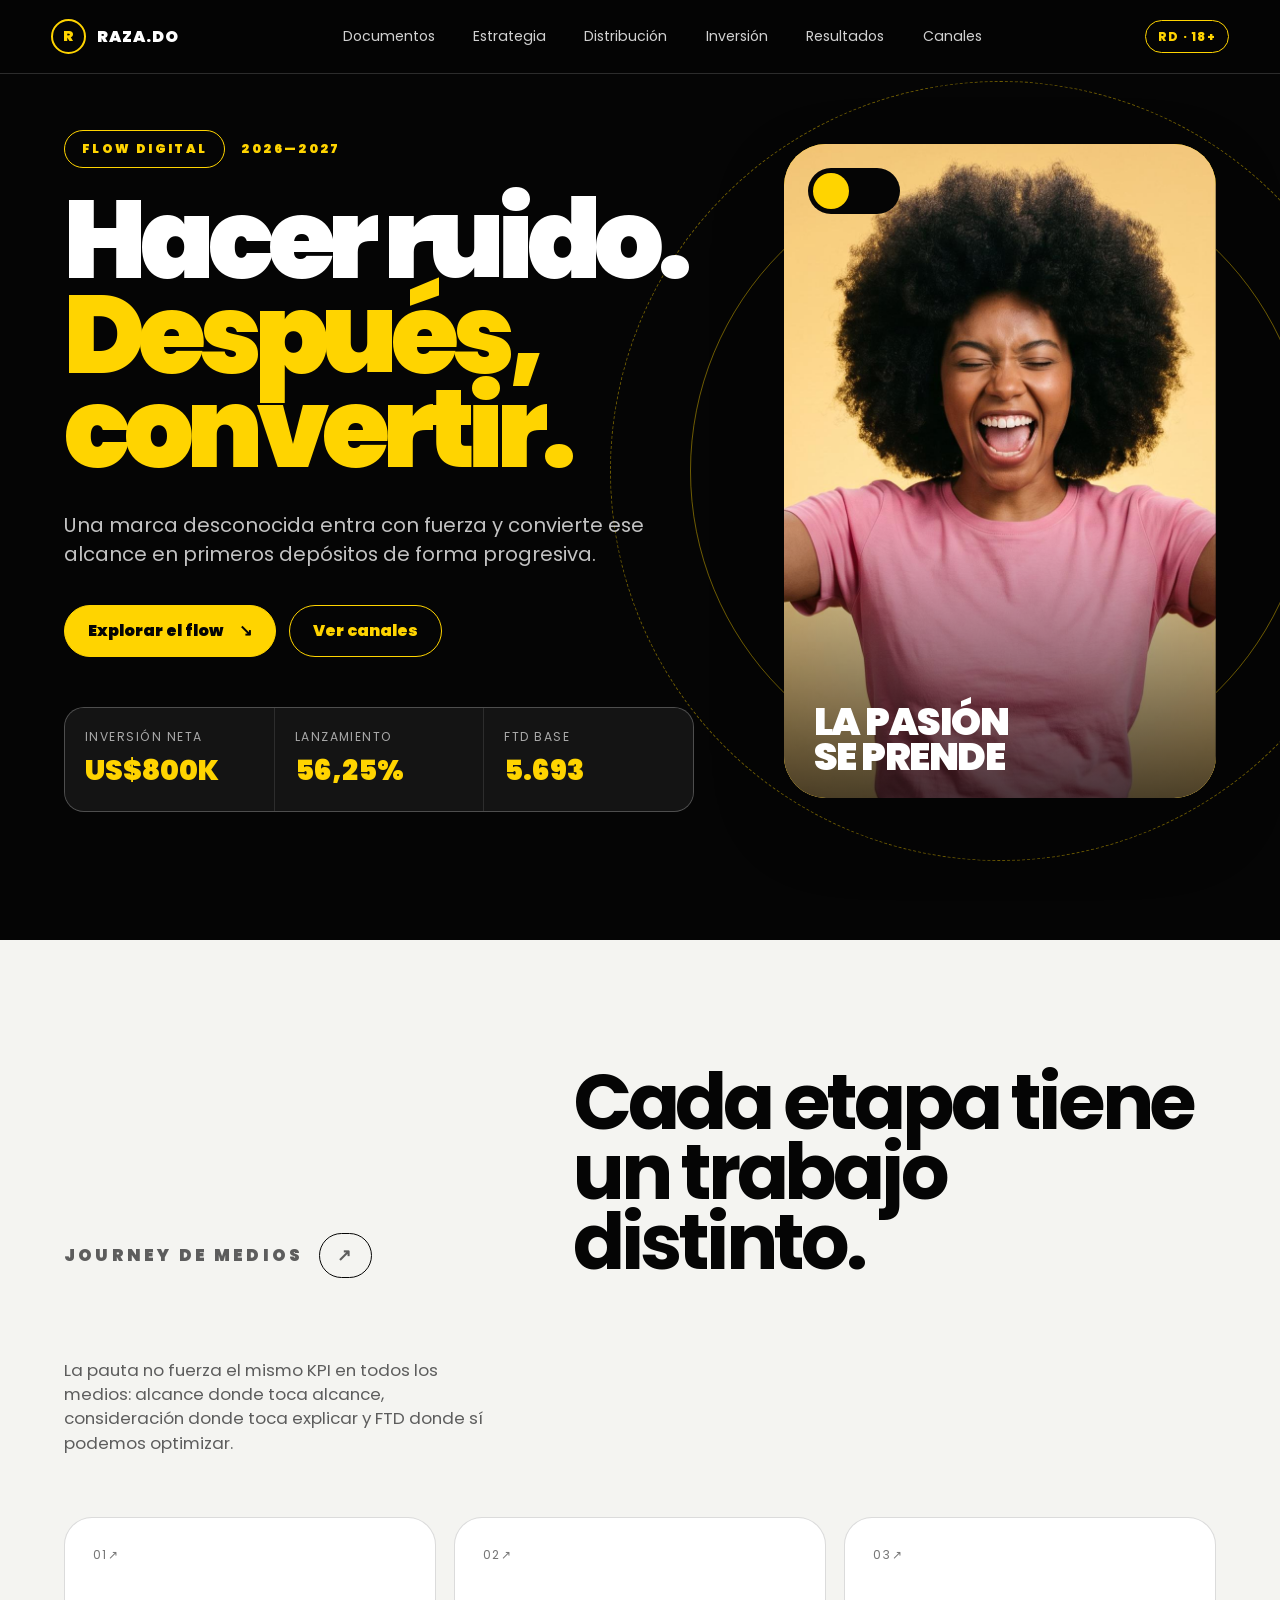
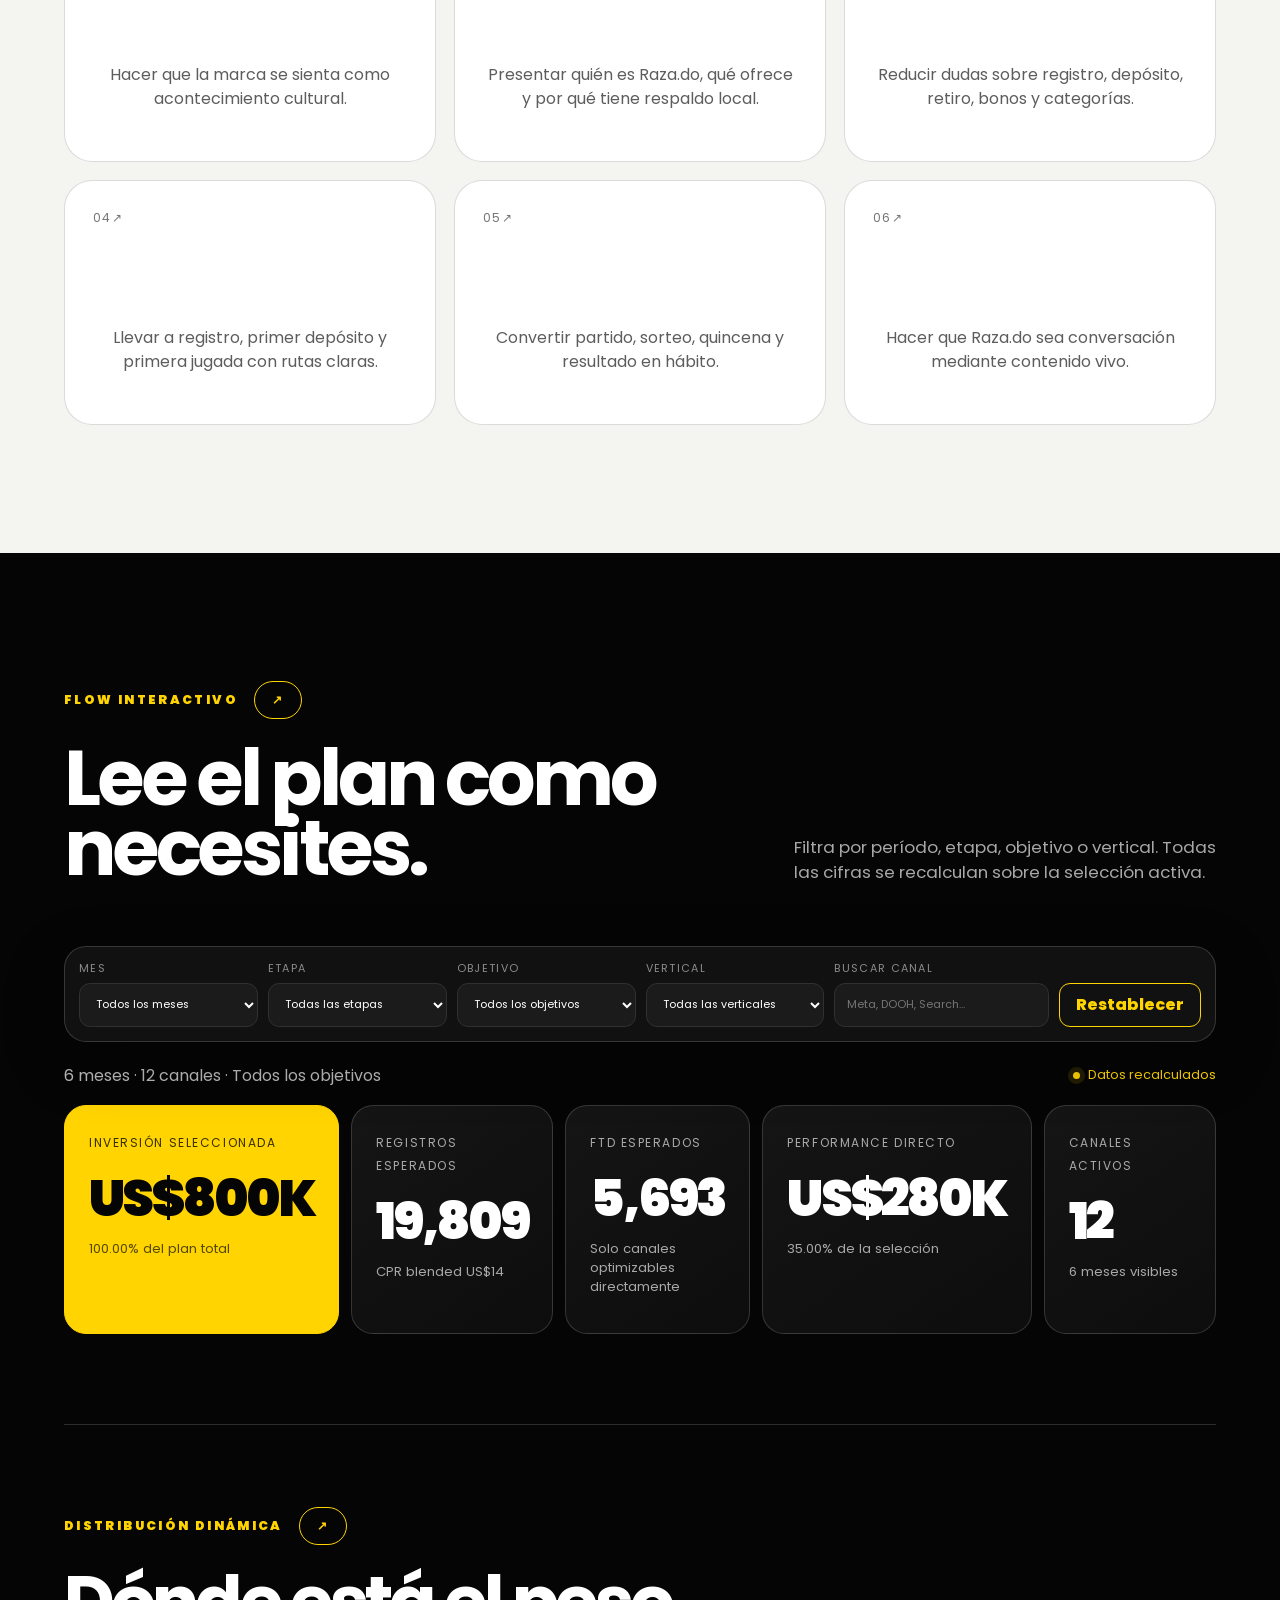
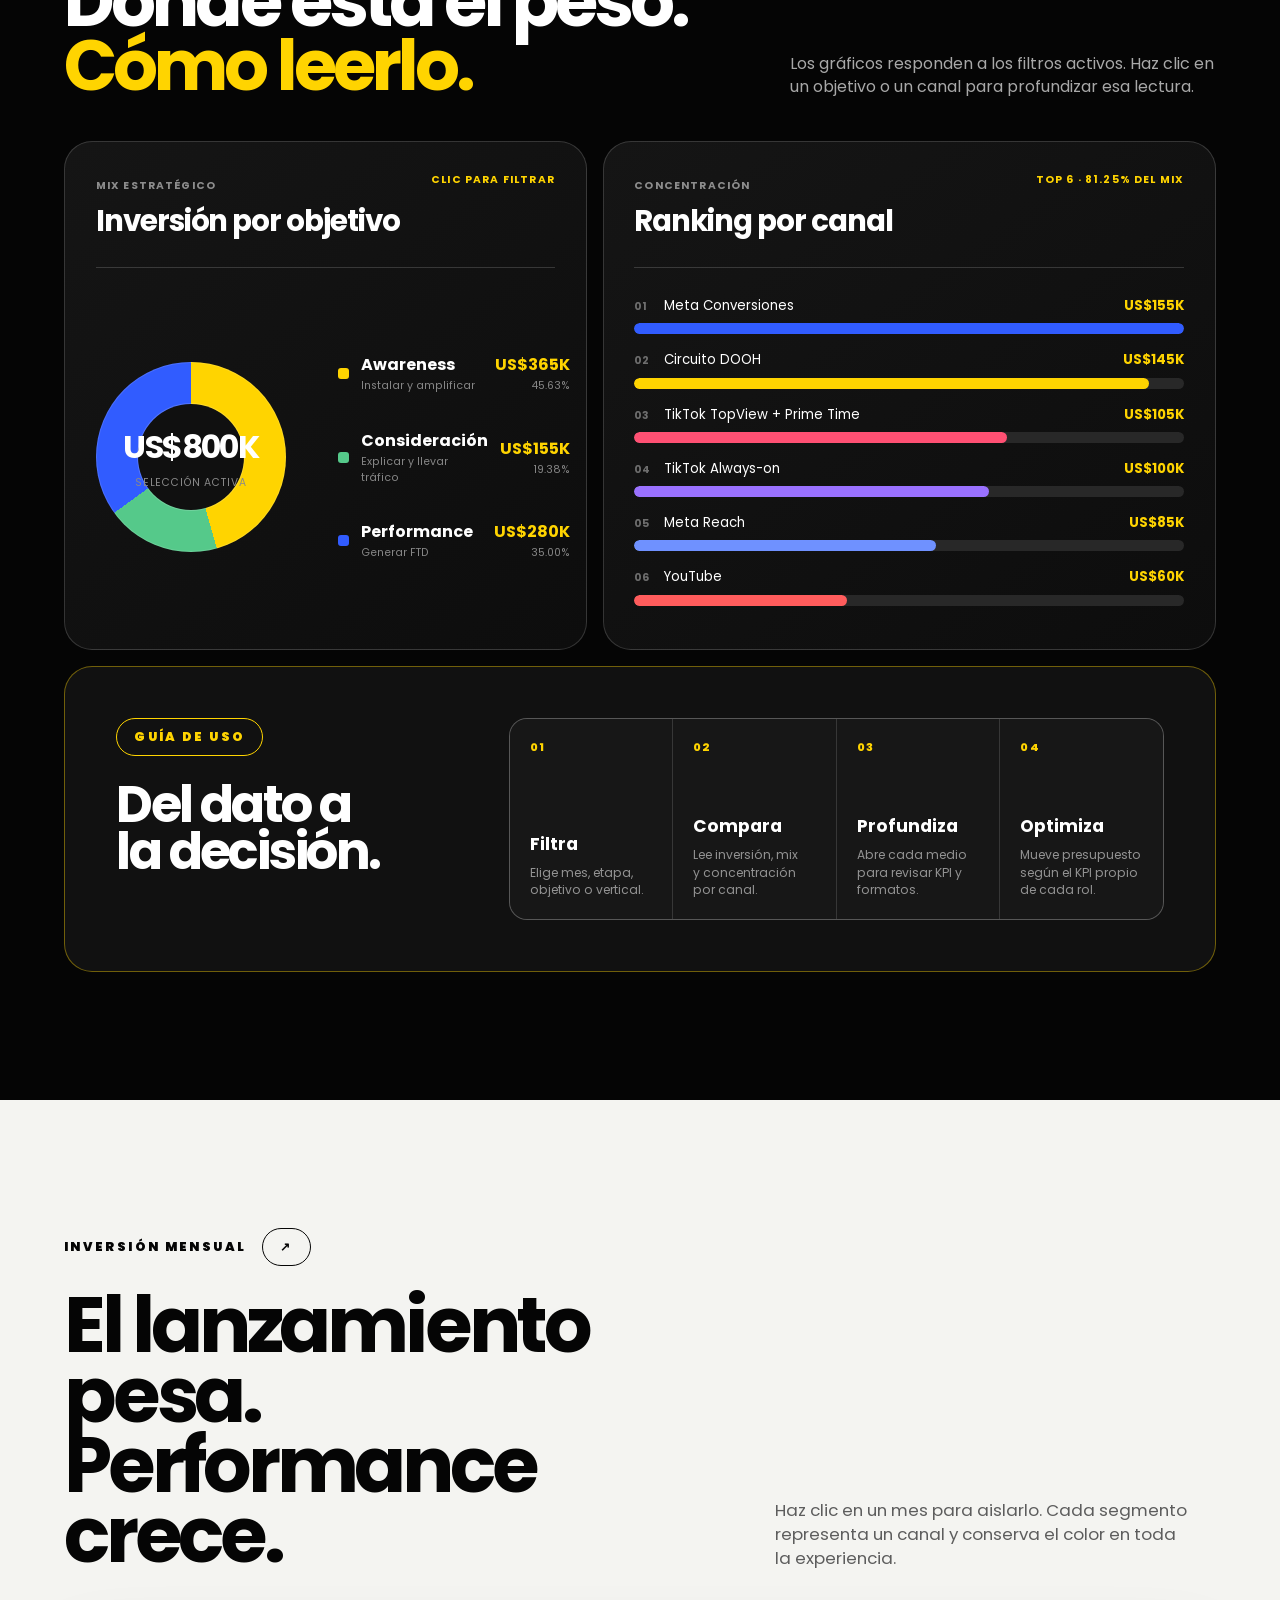
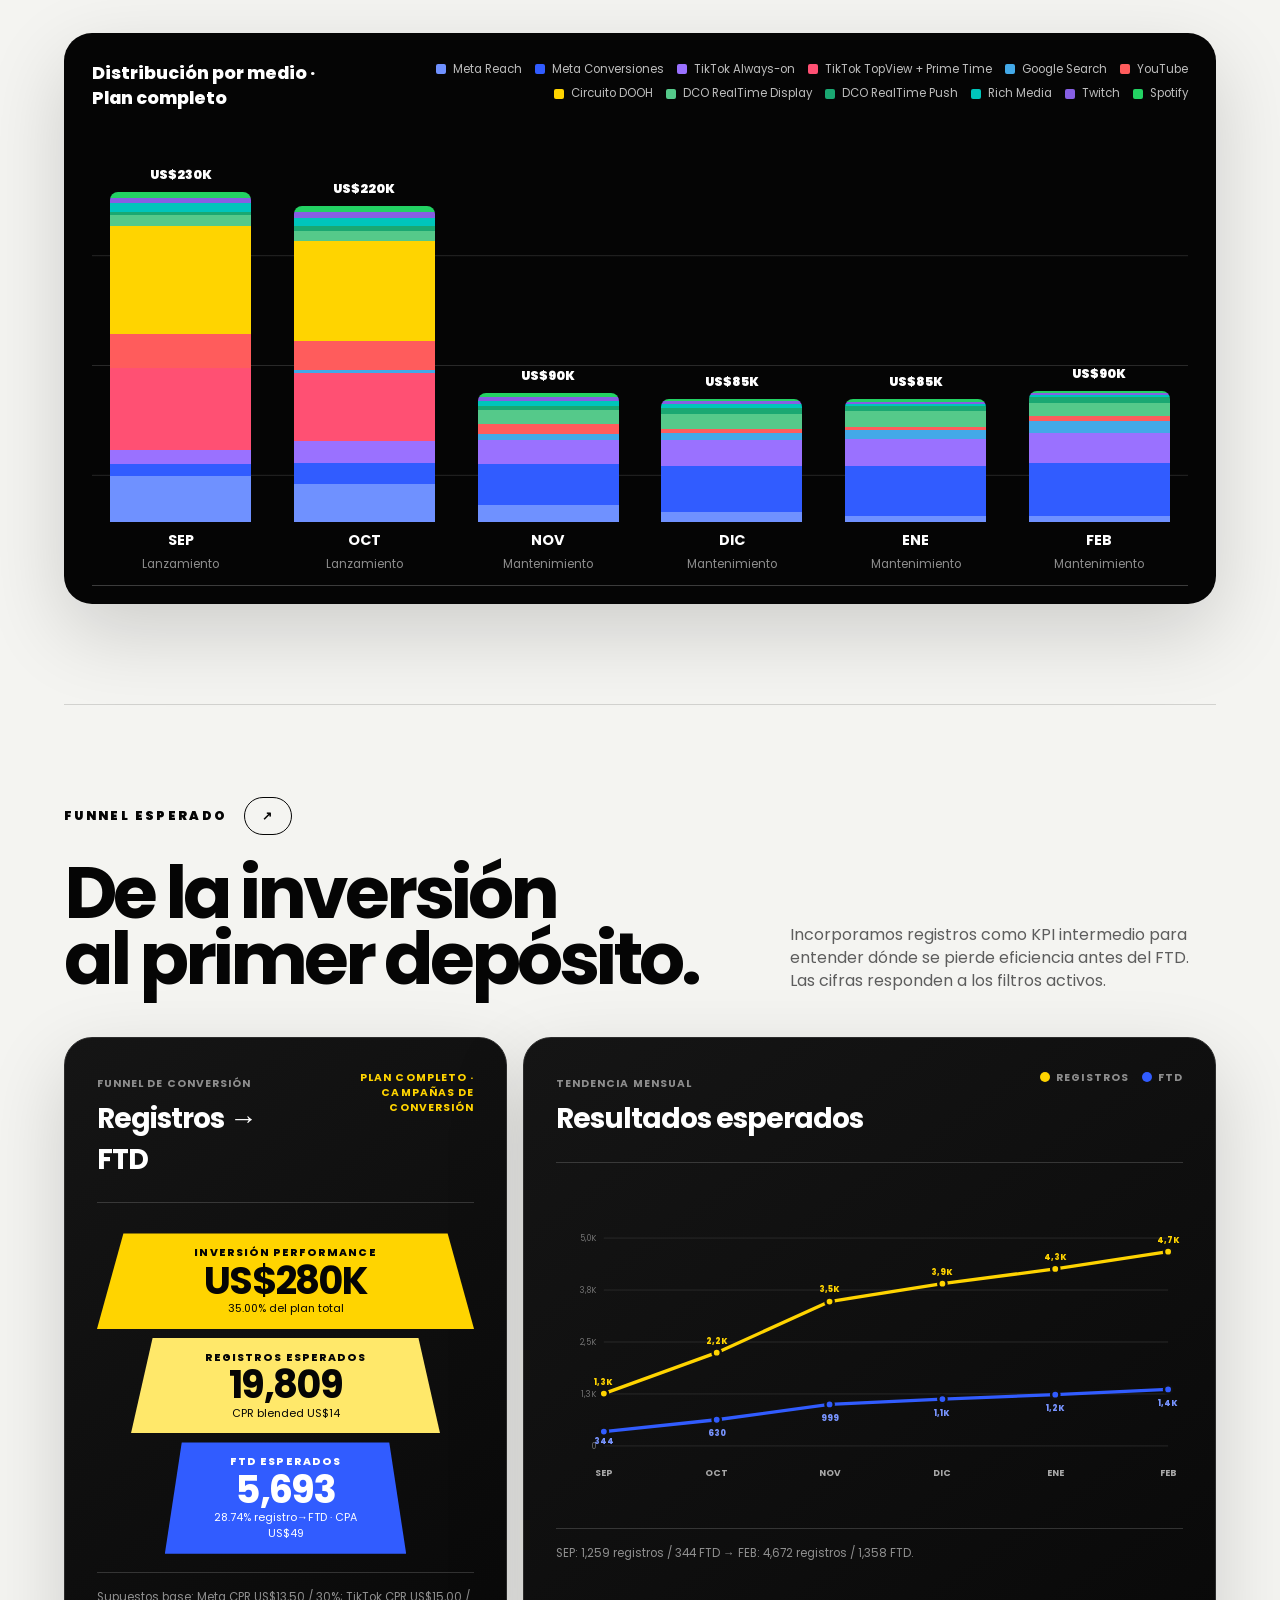
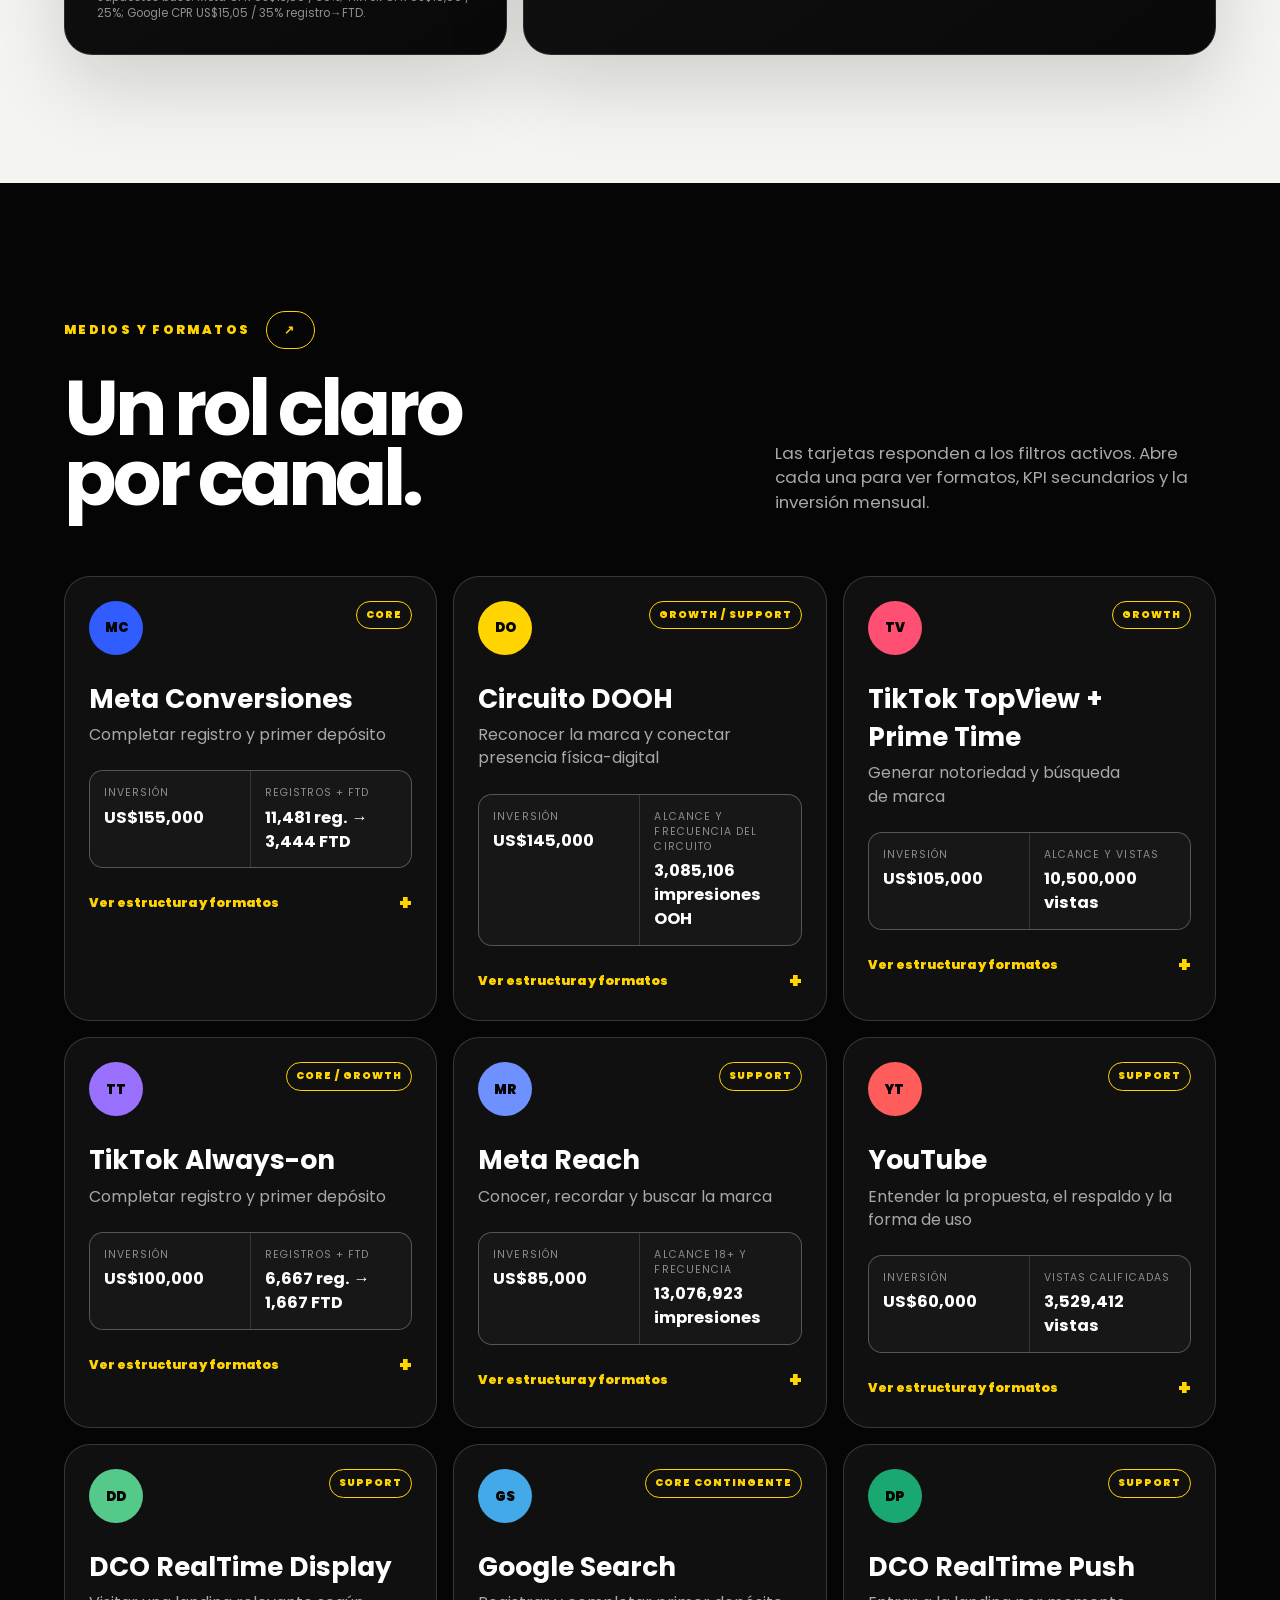
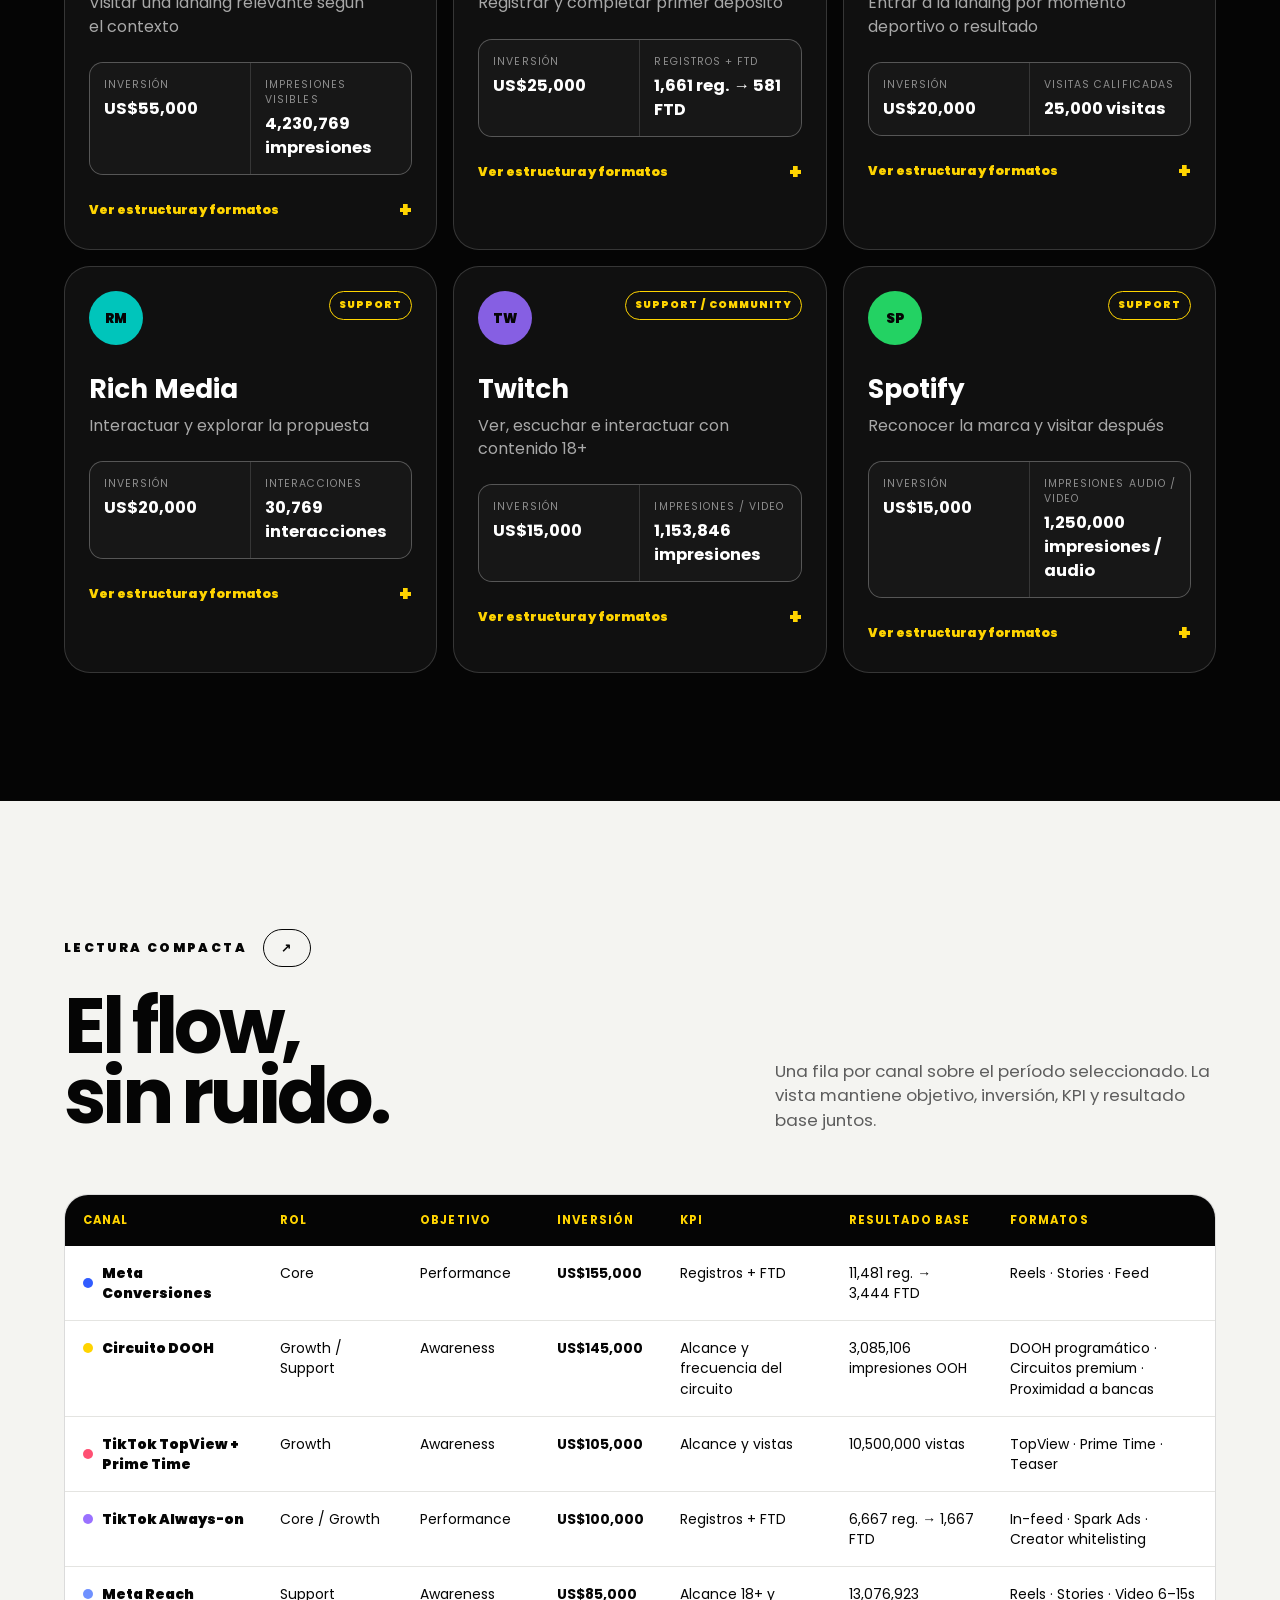
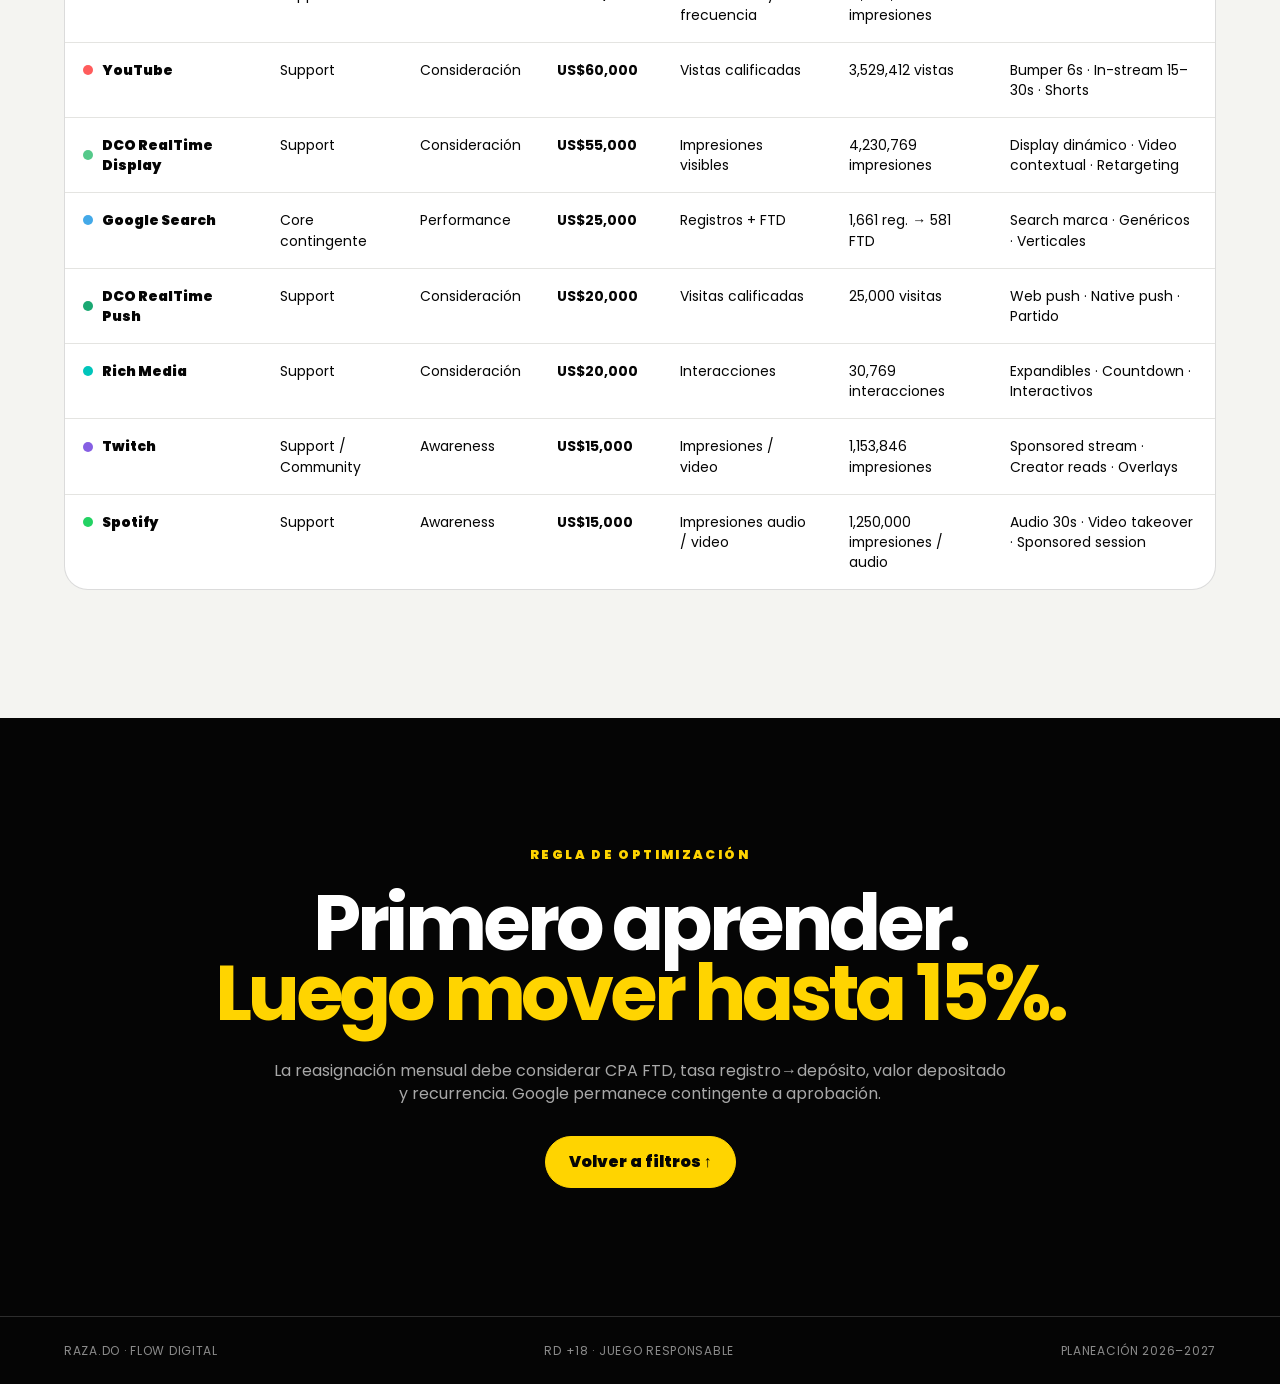
==== flow-digital.html @ 3c309b0e "v2" ====
<!doctype html>
<html lang="es">
<head>
  <meta charset="utf-8">
  <meta name="viewport" content="width=device-width, initial-scale=1">
  <meta name="description" content="Flow digital interactivo de Raza.do: inversión, etapas, canales, formatos y KPI.">
  <title>Raza.do | Flow digital interactivo</title>
  <link rel="stylesheet" href="styles.css">
</head>
<body>
  <a class="skip-link" href="#flow">Saltar al flow</a>

  <header class="site-header">
    <a class="brand" href="index.html" aria-label="Volver al centro de documentos de Raza.do">
      <span class="brand-mark">R</span>
      <span>RAZA.DO</span>
    </a>
    <nav aria-label="Navegación principal">
      <a href="index.html">Documentos</a>
      <a href="#estrategia">Estrategia</a>
      <a href="#distribucion">Distribución</a>
      <a href="#inversion">Inversión</a>
      <a href="#resultados">Resultados</a>
      <a href="#canales">Canales</a>
    </nav>
    <span class="header-context">RD · 18+</span>
  </header>

  <main id="top">
    <section class="hero section-dark" aria-labelledby="hero-title">
      <div class="hero-copy">
        <p class="eyebrow"><span>FLOW DIGITAL</span><span>2026—2027</span></p>
        <h1 id="hero-title">Hacer ruido.<br><em>Después, convertir.</em></h1>
        <p class="hero-lead">Una marca desconocida entra con fuerza y convierte ese alcance en primeros depósitos de forma progresiva.</p>
        <div class="hero-actions">
          <a class="button button-primary" href="#flow">Explorar el flow <span aria-hidden="true">↘</span></a>
          <a class="button button-ghost" href="#canales">Ver canales</a>
        </div>
        <dl class="hero-stats" aria-label="Resumen de inversión">
          <div><dt>Inversión neta</dt><dd>US$800K</dd></div>
          <div><dt>Lanzamiento</dt><dd>56,25%</dd></div>
          <div><dt>FTD base</dt><dd>5.693</dd></div>
        </dl>
      </div>
      <div class="hero-visual" aria-hidden="true">
        <div class="hero-image-shell">
          <img src="assets/launch-energy.jpg" alt="">
          <div class="toggle-motif"><span></span></div>
          <p>LA PASIÓN<br>SE PRENDE</p>
        </div>
        <div class="orbit orbit-one"></div>
        <div class="orbit orbit-two"></div>
      </div>
    </section>

    <section class="strategy section-light" id="estrategia" aria-labelledby="strategy-title">
      <div class="section-heading">
        <p class="eyebrow eyebrow-dark">JOURNEY DE MEDIOS <span>↗</span></p>
        <h2 id="strategy-title">Cada etapa tiene<br>un trabajo distinto.</h2>
        <p>La pauta no fuerza el mismo KPI en todos los medios: alcance donde toca alcance, consideración donde toca explicar y FTD donde sí podemos optimizar.</p>
      </div>
      <div class="journey" id="journey" aria-label="Etapas estratégicas"></div>
    </section>

    <section class="dashboard section-dark" id="flow" aria-labelledby="flow-title">
      <div class="section-heading section-heading-wide">
        <div>
          <p class="eyebrow">FLOW INTERACTIVO <span>↗</span></p>
          <h2 id="flow-title">Lee el plan como<br>necesites.</h2>
        </div>
        <p>Filtra por período, etapa, objetivo o vertical. Todas las cifras se recalculan sobre la selección activa.</p>
      </div>

      <form class="filters" id="filters" aria-label="Filtros del flow">
        <label>Mes
          <select id="monthFilter">
            <option value="all">Todos los meses</option>
          </select>
        </label>
        <label>Etapa
          <select id="stageFilter">
            <option value="all">Todas las etapas</option>
            <option value="Lanzamiento">Lanzamiento</option>
            <option value="Mantenimiento">Mantenimiento</option>
          </select>
        </label>
        <label>Objetivo
          <select id="objectiveFilter">
            <option value="all">Todos los objetivos</option>
            <option value="Awareness">Awareness</option>
            <option value="Consideración">Consideración</option>
            <option value="Performance">Performance / FTD</option>
          </select>
        </label>
        <label>Vertical
          <select id="verticalFilter">
            <option value="all">Todas las verticales</option>
            <option value="Marca">Marca</option>
            <option value="Deportivas">Deportivas</option>
            <option value="Casino">Casino</option>
            <option value="Lotería">Lotería</option>
            <option value="Virtuales">Virtuales</option>
          </select>
        </label>
        <label class="search-label">Buscar canal
          <input id="searchFilter" type="search" placeholder="Meta, DOOH, Search…" autocomplete="off">
        </label>
        <button class="reset-button" id="resetFilters" type="button">Restablecer</button>
      </form>

      <div class="active-filter-row">
        <p id="selectionLabel" aria-live="polite">Plan completo · 6 meses · 12 canales</p>
        <span class="live-dot">Datos recalculados</span>
      </div>

      <div class="metric-grid" id="metricGrid" aria-live="polite"></div>

      <section class="distribution-block" id="distribucion" aria-labelledby="distribution-title">
        <div class="dashboard-subheading">
          <div>
            <p class="eyebrow">DISTRIBUCIÓN DINÁMICA <span>↗</span></p>
            <h2 id="distribution-title">Dónde está el peso.<br><em>Cómo leerlo.</em></h2>
          </div>
          <p>Los gráficos responden a los filtros activos. Haz clic en un objetivo o un canal para profundizar esa lectura.</p>
        </div>

        <div class="distribution-grid">
          <article class="insight-panel objective-panel">
            <div class="insight-panel-heading">
              <div><span>Mix estratégico</span><h3>Inversión por objetivo</h3></div>
              <span class="chart-hint">Clic para filtrar</span>
            </div>
            <div class="objective-chart-layout">
              <div class="objective-donut" id="objectiveDonut" role="img" aria-label="Distribución de inversión por objetivo"></div>
              <div class="objective-legend" id="objectiveLegend"></div>
            </div>
          </article>

          <article class="insight-panel ranking-panel">
            <div class="insight-panel-heading">
              <div><span>Concentración</span><h3>Ranking por canal</h3></div>
              <span class="chart-hint" id="rankingSummary">Top 6</span>
            </div>
            <div class="ranking-list" id="channelRanking" aria-live="polite"></div>
          </article>
        </div>

        <div class="flow-usage" aria-labelledby="usage-title">
          <div class="flow-usage-heading">
            <p class="eyebrow"><span>GUÍA DE USO</span></p>
            <h3 id="usage-title">Del dato a<br>la decisión.</h3>
          </div>
          <ol class="flow-usage-steps">
            <li><span>01</span><strong>Filtra</strong><p>Elige mes, etapa, objetivo o vertical.</p></li>
            <li><span>02</span><strong>Compara</strong><p>Lee inversión, mix y concentración por canal.</p></li>
            <li><span>03</span><strong>Profundiza</strong><p>Abre cada medio para revisar KPI y formatos.</p></li>
            <li><span>04</span><strong>Optimiza</strong><p>Mueve presupuesto según el KPI propio de cada rol.</p></li>
          </ol>
        </div>
      </section>
    </section>

    <section class="investment section-light" id="inversion" aria-labelledby="investment-title">
      <div class="section-heading section-heading-inline">
        <div>
          <p class="eyebrow eyebrow-dark">INVERSIÓN MENSUAL <span>↗</span></p>
          <h2 id="investment-title">El lanzamiento pesa.<br>Performance crece.</h2>
        </div>
        <p>Haz clic en un mes para aislarlo. Cada segmento representa un canal y conserva el color en toda la experiencia.</p>
      </div>
      <div class="chart-shell">
        <div class="chart-toolbar">
          <p id="chartTitle">Distribución por medio · Plan completo</p>
          <div class="legend" id="chartLegend"></div>
        </div>
        <div class="monthly-chart" id="monthlyChart" role="img" aria-label="Inversión mensual apilada por canal"></div>
      </div>

      <section class="performance-results" id="resultados" aria-labelledby="results-title">
        <div class="results-heading">
          <div>
            <p class="eyebrow eyebrow-dark">FUNNEL ESPERADO <span>↗</span></p>
            <h2 id="results-title">De la inversión<br>al primer depósito.</h2>
          </div>
          <p>Incorporamos registros como KPI intermedio para entender dónde se pierde eficiencia antes del FTD. Las cifras responden a los filtros activos.</p>
        </div>

        <div class="results-grid">
          <article class="performance-panel funnel-panel">
            <div class="performance-panel-heading">
              <div><span>Funnel de conversión</span><h3>Registros → FTD</h3></div>
              <span id="funnelSelection">Plan completo</span>
            </div>
            <div class="conversion-funnel" id="conversionFunnel" role="img" aria-label="Funnel esperado de inversión, registros y FTD"></div>
            <p class="results-assumption">Supuestos base: Meta CPR US$13,50 / 30%; TikTok CPR US$15,00 / 25%; Google CPR US$15,05 / 35% registro→FTD.</p>
          </article>

          <article class="performance-panel trend-panel">
            <div class="performance-panel-heading">
              <div><span>Tendencia mensual</span><h3>Resultados esperados</h3></div>
              <div class="trend-legend" aria-label="Leyenda"><span><i class="register-swatch"></i>Registros</span><span><i class="ftd-swatch"></i>FTD</span></div>
            </div>
            <div class="results-trend" id="resultsTrend" role="img" aria-label="Tendencia mensual de registros y FTD"></div>
            <p class="trend-summary" id="trendSummary"></p>
          </article>
        </div>
      </section>
    </section>

    <section class="channels section-dark" id="canales" aria-labelledby="channels-title">
      <div class="section-heading section-heading-inline">
        <div>
          <p class="eyebrow">MEDIOS Y FORMATOS <span>↗</span></p>
          <h2 id="channels-title">Un rol claro<br>por canal.</h2>
        </div>
        <p>Las tarjetas responden a los filtros activos. Abre cada una para ver formatos, KPI secundarios y la inversión mensual.</p>
      </div>
      <div class="channel-grid" id="channelGrid"></div>
      <p class="empty-state" id="emptyState" hidden>No hay canales que coincidan con estos filtros.</p>
    </section>

    <section class="flow-table-section section-light" aria-labelledby="table-title">
      <div class="section-heading section-heading-inline">
        <div>
          <p class="eyebrow eyebrow-dark">LECTURA COMPACTA <span>↗</span></p>
          <h2 id="table-title">El flow,<br>sin ruido.</h2>
        </div>
        <p>Una fila por canal sobre el período seleccionado. La vista mantiene objetivo, inversión, KPI y resultado base juntos.</p>
      </div>
      <div class="table-wrap">
        <table>
          <thead>
            <tr>
              <th>Canal</th><th>Rol</th><th>Objetivo</th><th>Inversión</th><th>KPI</th><th>Resultado base</th><th>Formatos</th>
            </tr>
          </thead>
          <tbody id="flowTableBody"></tbody>
        </table>
      </div>
    </section>

    <section class="decision-strip section-dark">
      <p class="eyebrow">REGLA DE OPTIMIZACIÓN</p>
      <h2>Primero aprender.<br><em>Luego mover hasta 15%.</em></h2>
      <p>La reasignación mensual debe considerar CPA FTD, tasa registro→depósito, valor depositado y recurrencia. Google permanece contingente a aprobación.</p>
      <a class="button button-primary" href="#flow">Volver a filtros ↑</a>
    </section>
  </main>

  <footer>
    <span>RAZA.DO · Flow digital</span>
    <span>RD +18 · Juego responsable</span>
    <span>Planeación 2026–2027</span>
  </footer>

  <script src="app.js"></script>
</body>
</html>
---- styles.css ----
@import url("https://fonts.googleapis.com/css2?family=Poppins:wght@400;500;600;700;800;900&display=swap");

:root {
  --ink: #050505;
  --ink-soft: #141414;
  --paper: #f4f4f1;
  --white: #ffffff;
  --yellow: #ffd400;
  --yellow-soft: #ffe86a;
  --line-dark: rgba(255,255,255,.16);
  --line-light: rgba(5,5,5,.14);
  --muted-dark: #a8a8a8;
  --muted-light: #5d5d5d;
  --radius: 28px;
  --max: 1440px;
  --shadow: 0 28px 80px rgba(0,0,0,.16);
  font-family: "Poppins", ui-sans-serif, -apple-system, BlinkMacSystemFont, "Segoe UI", sans-serif;
  color-scheme: dark;
}

* { box-sizing: border-box; }
html { scroll-behavior: smooth; }
body { margin: 0; background: var(--ink); color: var(--white); font-size: 16px; line-height: 1.45; }
button, input, select { font: inherit; }
a { color: inherit; text-decoration: none; }
img { display: block; max-width: 100%; }

.skip-link { position: fixed; top: 8px; left: 8px; z-index: 100; transform: translateY(-150%); background: var(--yellow); color: var(--ink); padding: 10px 16px; border-radius: 999px; font-weight: 800; }
.skip-link:focus { transform: translateY(0); }

.site-header { position: fixed; inset: 0 0 auto; z-index: 50; height: 74px; display: flex; align-items: center; justify-content: space-between; gap: 28px; padding: 0 clamp(22px,4vw,72px); background: rgba(5,5,5,.82); border-bottom: 1px solid var(--line-dark); backdrop-filter: blur(18px); }
.brand { display: inline-flex; align-items: center; gap: 11px; font-weight: 900; letter-spacing: .06em; }
.brand-mark { width: 35px; height: 35px; display: grid; place-items: center; border: 2px solid var(--yellow); color: var(--yellow); border-radius: 50%; font-size: .9rem; }
.site-header nav { display: flex; gap: clamp(18px,3vw,42px); color: #d1d1d1; font-size: .88rem; }
.site-header nav a { position: relative; }
.site-header nav a::after { content: ""; position: absolute; left: 0; bottom: -7px; width: 100%; height: 2px; background: var(--yellow); transform: scaleX(0); transform-origin: left; transition: transform .22s ease; }
.site-header nav a:hover::after, .site-header nav a:focus-visible::after { transform: scaleX(1); }
.header-context { color: var(--yellow); border: 1px solid var(--yellow); border-radius: 999px; padding: 7px 12px; font-size: .75rem; font-weight: 800; letter-spacing: .1em; }

.section-dark, .section-light { padding: clamp(88px,10vw,150px) clamp(22px,5vw,78px); }
.section-dark { background: var(--ink); color: var(--white); }
.section-light { background: var(--paper); color: var(--ink); }
.hero { min-height: 100svh; padding-top: 130px; display: grid; grid-template-columns: minmax(0,1.05fr) minmax(360px,.72fr); align-items: center; gap: clamp(45px,7vw,120px); overflow: hidden; }
.hero-copy { max-width: 820px; position: relative; z-index: 2; }
.eyebrow { margin: 0 0 25px; display: flex; align-items: center; gap: 16px; color: var(--yellow); font-size: .78rem; font-weight: 900; letter-spacing: .19em; text-transform: uppercase; }
.eyebrow span:first-child { border: 1px solid var(--yellow); border-radius: 999px; padding: 9px 17px; }
.eyebrow-dark { color: var(--ink); }
.eyebrow-dark span:first-child { border-color: var(--ink); }
h1, h2, h3, p { text-wrap: pretty; }
h1 { margin: 0; font-size: clamp(4rem,8.6vw,9rem); line-height: .86; letter-spacing: -.065em; font-weight: 850; }
h1 em, h2 em { color: var(--yellow); font-style: normal; }
.hero-lead { max-width: 670px; margin: 34px 0 0; color: #c2c2c2; font-size: clamp(1rem,1.55vw,1.35rem); }
.hero-actions { display: flex; flex-wrap: wrap; gap: 13px; margin-top: 36px; }
.button { display: inline-flex; align-items: center; justify-content: center; gap: 16px; min-height: 52px; padding: 0 23px; border-radius: 999px; border: 1px solid var(--yellow); font-weight: 850; transition: transform .2s ease, background .2s ease, color .2s ease; }
.button:hover { transform: translateY(-2px); }
.button-primary { background: var(--yellow); color: var(--ink); }
.button-ghost { color: var(--yellow); }
.hero-stats { display: grid; grid-template-columns: repeat(3,1fr); gap: 1px; margin: 50px 0 0; background: var(--line-dark); border: 1px solid var(--line-dark); border-radius: 20px; overflow: hidden; }
.hero-stats div { padding: 20px; background: var(--ink-soft); }
.hero-stats dt { color: var(--muted-dark); font-size: .76rem; text-transform: uppercase; letter-spacing: .12em; }
.hero-stats dd { margin: 5px 0 0; color: var(--yellow); font-size: clamp(1.35rem,2.2vw,2rem); font-weight: 900; }
.hero-visual { position: relative; min-height: 670px; display: grid; place-items: center; }
.hero-image-shell { position: relative; z-index: 2; width: min(100%,470px); aspect-ratio: .66; border-radius: 42px; overflow: hidden; background: var(--yellow); box-shadow: var(--shadow); }
.hero-image-shell::after { content: ""; position: absolute; inset: 0; background: linear-gradient(180deg,transparent 55%,rgba(0,0,0,.7)); }
.hero-image-shell img { width: 100%; height: 100%; object-fit: cover; object-position: center 22%; }
.hero-image-shell p { position: absolute; z-index: 2; left: 30px; bottom: 24px; margin: 0; font-size: clamp(1.6rem,3vw,3rem); line-height: .92; font-weight: 950; letter-spacing: -.04em; }
.toggle-motif { position: absolute; z-index: 3; top: 24px; left: 24px; width: 92px; height: 46px; padding: 5px; background: var(--ink); border-radius: 999px; }
.toggle-motif span { display: block; width: 36px; height: 36px; background: var(--yellow); border-radius: 50%; }
.orbit { position: absolute; border: 1px solid rgba(255,212,0,.42); border-radius: 50%; }
.orbit-one { width: 620px; height: 620px; }
.orbit-two { width: 780px; height: 780px; border-style: dashed; animation: rotate 28s linear infinite; }
@keyframes rotate { to { transform: rotate(360deg); } }

.section-heading { max-width: var(--max); margin: 0 auto 62px; display: grid; grid-template-columns: minmax(320px,.8fr) minmax(420px,1.2fr); gap: 80px; align-items: end; }
.section-heading-wide { grid-template-columns: 1fr .65fr; }
.section-heading-inline { grid-template-columns: 1fr .7fr; }
.section-heading h2, .decision-strip h2 { margin: 0; font-size: clamp(3rem,6vw,6.2rem); line-height: .91; letter-spacing: -.055em; }
.section-heading > p, .section-heading > div + p { margin: 0; max-width: 600px; color: var(--muted-light); font-size: 1.05rem; }
.section-dark .section-heading > p, .section-dark .section-heading > div + p { color: var(--muted-dark); }

.journey { max-width: var(--max); margin: 0 auto; display: grid; grid-template-columns: repeat(3,1fr); gap: 18px; }
.journey-card { min-height: 245px; display: flex; flex-direction: column; justify-content: space-between; padding: 28px; border: 1px solid var(--line-light); border-radius: var(--radius); background: var(--white); cursor: pointer; transition: transform .2s ease, border-color .2s ease, background .2s ease; }
.journey-card:hover, .journey-card:focus-visible { transform: translateY(-5px); border-color: var(--yellow); outline: none; }
.journey-card.is-active { background: var(--yellow); border-color: var(--yellow); }
.journey-number { display: flex; justify-content: space-between; color: #767676; font-size: .76rem; letter-spacing: .12em; }
.journey-card h3 { margin: 28px 0 7px; font-size: 1.7rem; letter-spacing: -.03em; }
.journey-card p { margin: 0; color: var(--muted-light); }
.journey-media { margin-top: 20px; font-size: .76rem; font-weight: 800; text-transform: uppercase; letter-spacing: .08em; }

.filters { max-width: var(--max); margin: 0 auto; display: grid; grid-template-columns: repeat(4,minmax(140px,1fr)) minmax(190px,1.2fr) auto; gap: 10px; padding: 14px; border: 1px solid var(--line-dark); background: #111; border-radius: 22px; position: sticky; top: 88px; z-index: 20; box-shadow: 0 20px 60px rgba(0,0,0,.28); }
.filters label { display: grid; gap: 6px; color: #8c8c8c; font-size: .68rem; text-transform: uppercase; letter-spacing: .12em; }
.filters select, .filters input { width: 100%; height: 44px; padding: 0 12px; color: var(--white); background: #1b1b1b; border: 1px solid #303030; border-radius: 11px; outline: none; text-transform: none; letter-spacing: 0; }
.filters select:focus, .filters input:focus { border-color: var(--yellow); box-shadow: 0 0 0 3px rgba(255,212,0,.13); }
.reset-button { align-self: end; height: 44px; padding: 0 16px; border: 1px solid var(--yellow); border-radius: 11px; background: transparent; color: var(--yellow); cursor: pointer; font-weight: 800; }
.active-filter-row { max-width: var(--max); margin: 22px auto 18px; display: flex; justify-content: space-between; gap: 20px; color: #bcbcbc; }
.active-filter-row p { margin: 0; }
.live-dot { display: inline-flex; align-items: center; gap: 8px; color: var(--yellow); font-size: .8rem; }
.live-dot::before { content: ""; width: 7px; height: 7px; background: var(--yellow); border-radius: 50%; box-shadow: 0 0 0 5px rgba(255,212,0,.12); }
.metric-grid { max-width: var(--max); margin: 0 auto; display: grid; grid-template-columns: repeat(5,1fr); gap: 12px; }
.metric-card { min-height: 180px; padding: 24px; border: 1px solid var(--line-dark); border-radius: 22px; background: linear-gradient(145deg,#151515,#0d0d0d); }
.metric-card.accent { background: var(--yellow); color: var(--ink); border-color: var(--yellow); }
.metric-label { color: var(--muted-dark); font-size: .75rem; text-transform: uppercase; letter-spacing: .13em; }
.metric-card.accent .metric-label { color: #393000; }
.metric-value { margin-top: 22px; font-size: clamp(2.25rem,4vw,4.2rem); line-height: .9; font-weight: 950; letter-spacing: -.055em; }
.metric-foot { margin-top: 18px; color: var(--muted-dark); font-size: .82rem; }
.metric-card.accent .metric-foot { color: #554900; }

.distribution-block { max-width: var(--max); margin: 90px auto 0; padding-top: 82px; border-top: 1px solid var(--line-dark); scroll-margin-top: 210px; }
.dashboard-subheading { display: grid; grid-template-columns: 1fr .65fr; gap: 70px; align-items: end; margin-bottom: 42px; }
.dashboard-subheading h2 { margin: 0; font-size: clamp(3rem,5.5vw,5.8rem); line-height: .91; letter-spacing: -.055em; }
.dashboard-subheading > p { max-width: 550px; margin: 0; color: var(--muted-dark); }
.distribution-grid { display: grid; grid-template-columns: minmax(0,.92fr) minmax(0,1.08fr); gap: 16px; }
.insight-panel { min-height: 470px; padding: clamp(22px,2.4vw,34px); border: 1px solid var(--line-dark); border-radius: 28px; background: linear-gradient(145deg,#151515,#0d0d0d); }
.insight-panel-heading { display: flex; justify-content: space-between; gap: 22px; align-items: flex-start; padding-bottom: 24px; border-bottom: 1px solid var(--line-dark); }
.insight-panel-heading span:first-child, .chart-hint { color: #8c8c8c; font-size: .66rem; font-weight: 700; letter-spacing: .11em; text-transform: uppercase; }
.insight-panel-heading h3 { margin: 5px 0 0; font-size: clamp(1.5rem,2.3vw,2.25rem); letter-spacing: -.035em; }
.chart-hint { color: var(--yellow); text-align: right; }
.objective-chart-layout { min-height: 350px; display: grid; grid-template-columns: minmax(190px,.72fr) minmax(260px,1.28fr); gap: clamp(24px,3vw,48px); align-items: center; padding-top: 28px; }
.objective-donut { position: relative; width: min(100%,245px); aspect-ratio: 1; display: grid; place-items: center; justify-self: center; border-radius: 50%; box-shadow: inset 0 0 0 1px rgba(255,255,255,.12); }
.objective-donut::after { content: ""; position: absolute; inset: 22%; border-radius: 50%; background: #101010; box-shadow: 0 0 0 1px var(--line-dark); }
.objective-donut > span { position: relative; z-index: 1; display: grid; gap: 5px; text-align: center; }
.objective-donut strong { color: var(--white); font-size: clamp(1.45rem,2.5vw,2.4rem); letter-spacing: -.05em; }
.objective-donut small { color: #898989; font-size: .66rem; letter-spacing: .08em; text-transform: uppercase; }
.objective-legend { display: grid; gap: 7px; }
.objective-legend-item { width: 100%; display: grid; grid-template-columns: 11px minmax(0,1fr) auto; gap: 12px; align-items: center; padding: 13px; color: var(--white); background: transparent; border: 1px solid transparent; border-radius: 14px; text-align: left; cursor: pointer; transition: background .2s ease, border-color .2s ease; }
.objective-legend-item:hover, .objective-legend-item:focus-visible, .objective-legend-item.is-active { background: #1d1d1d; border-color: var(--line-dark); outline: none; }
.objective-legend-item > i { width: 11px; height: 11px; border-radius: 3px; }
.objective-legend-item > span { min-width: 0; }
.objective-legend-item strong, .objective-legend-item small { display: block; }
.objective-legend-item small { margin-top: 2px; color: #858585; font-size: .67rem; }
.objective-value { text-align: right; }
.objective-value strong { color: var(--yellow); }
.ranking-list { display: grid; gap: 16px; padding-top: 28px; }
.ranking-row { display: grid; gap: 8px; padding: 0; color: var(--white); background: transparent; border: 0; text-align: left; cursor: pointer; }
.ranking-copy { display: flex; justify-content: space-between; gap: 20px; align-items: center; font-size: .83rem; }
.ranking-copy > span { min-width: 0; overflow: hidden; text-overflow: ellipsis; white-space: nowrap; }
.ranking-copy b { display: inline-block; width: 30px; color: #6e6e6e; font-size: .66rem; }
.ranking-copy > strong { color: var(--yellow); }
.ranking-track { height: 11px; overflow: hidden; border-radius: 999px; background: #282828; }
.ranking-track i { display: block; height: 100%; min-width: 3px; border-radius: inherit; transition: width .32s ease, filter .2s ease; }
.ranking-row:hover .ranking-track i, .ranking-row:focus-visible .ranking-track i { filter: brightness(1.25); }
.ranking-row:focus-visible { outline: 2px solid var(--yellow); outline-offset: 5px; border-radius: 4px; }
.flow-usage { margin-top: 16px; display: grid; grid-template-columns: minmax(240px,.65fr) minmax(0,1.35fr); gap: clamp(35px,6vw,90px); padding: clamp(28px,4vw,54px); border: 1px solid rgba(255,212,0,.4); border-radius: 28px; background: #111; }
.flow-usage-heading h3 { margin: 0; font-size: clamp(2.4rem,4vw,4rem); line-height: .92; letter-spacing: -.05em; }
.flow-usage-steps { margin: 0; padding: 0; display: grid; grid-template-columns: repeat(4,1fr); gap: 1px; list-style: none; background: var(--line-dark); border: 1px solid var(--line-dark); border-radius: 18px; overflow: hidden; }
.flow-usage-steps li { min-height: 200px; display: flex; flex-direction: column; padding: 20px; background: #171717; }
.flow-usage-steps li > span { color: var(--yellow); font-size: .7rem; font-weight: 800; letter-spacing: .12em; }
.flow-usage-steps strong { margin-top: auto; font-size: 1.08rem; }
.flow-usage-steps p { margin: 7px 0 0; color: #929292; font-size: .76rem; }

.chart-shell { max-width: var(--max); margin: 0 auto; padding: 28px 28px 18px; background: var(--ink); color: var(--white); border-radius: 28px; box-shadow: var(--shadow); overflow: hidden; }
.chart-toolbar { display: flex; justify-content: space-between; gap: 28px; align-items: flex-start; margin-bottom: 34px; }
.chart-toolbar > p { margin: 0; font-size: 1.1rem; font-weight: 800; }
.legend { display: flex; justify-content: flex-end; flex-wrap: wrap; gap: 8px 13px; max-width: 760px; }
.legend-item { display: inline-flex; align-items: center; gap: 7px; color: #bdbdbd; font-size: .72rem; }
.legend-swatch { width: 10px; height: 10px; border-radius: 2px; }
.monthly-chart { height: 440px; display: flex; align-items: end; gap: clamp(12px,2.4vw,36px); padding: 10px 12px 0; border-bottom: 1px solid #3c3c3c; background-image: linear-gradient(to top, transparent 24.8%,#292929 25%,transparent 25.2%,transparent 49.8%,#292929 50%,transparent 50.2%,transparent 74.8%,#292929 75%,transparent 75.2%); }
.bar-group { height: 100%; flex: 1; min-width: 70px; display: flex; flex-direction: column; justify-content: end; align-items: stretch; gap: 8px; color: var(--white); background: transparent; border: 0; cursor: pointer; }
.bar-total { font-size: .78rem; font-weight: 900; }
.bar-stack { width: 100%; min-height: 2px; display: flex; flex-direction: column-reverse; justify-content: flex-start; border-radius: 8px 8px 0 0; overflow: hidden; transition: filter .2s ease, transform .2s ease; }
.bar-group:hover .bar-stack, .bar-group:focus-visible .bar-stack { filter: brightness(1.17); transform: translateY(-3px); }
.bar-segment { width: 100%; min-height: 1px; }
.bar-label { padding-bottom: 10px; text-align: center; }
.bar-label strong { display: block; font-size: .9rem; }
.bar-label span { color: #8e8e8e; font-size: .72rem; }

.performance-results { max-width: var(--max); margin: 100px auto 0; padding-top: 92px; border-top: 1px solid var(--line-light); scroll-margin-top: 92px; }
.results-heading { display: grid; grid-template-columns: 1fr .65fr; gap: 70px; align-items: end; margin-bottom: 44px; }
.results-heading h2 { margin: 0; font-size: clamp(3rem,5.7vw,6rem); line-height: .91; letter-spacing: -.055em; }
.results-heading > p { max-width: 560px; margin: 0; color: var(--muted-light); }
.results-grid { min-width: 0; display: grid; grid-template-columns: minmax(360px,.78fr) minmax(0,1.22fr); gap: 16px; }
.performance-panel { min-width: 0; min-height: 520px; padding: clamp(22px,2.5vw,34px); border: 1px solid #2c2c2c; border-radius: 28px; background: linear-gradient(145deg,#151515,#090909); color: var(--white); box-shadow: var(--shadow); }
.performance-panel-heading { min-height: 80px; display: flex; justify-content: space-between; gap: 24px; align-items: flex-start; padding-bottom: 23px; border-bottom: 1px solid var(--line-dark); }
.performance-panel-heading span { color: #8d8d8d; font-size: .66rem; font-weight: 700; letter-spacing: .1em; text-transform: uppercase; }
.performance-panel-heading h3 { margin: 5px 0 0; font-size: clamp(1.45rem,2.2vw,2.2rem); letter-spacing: -.035em; }
.performance-panel-heading > span { max-width: 175px; color: var(--yellow); text-align: right; }
.conversion-funnel { min-height: 340px; display: flex; flex-direction: column; align-items: center; justify-content: center; gap: 9px; padding: 30px 0 18px; }
.funnel-level { min-height: 92px; display: grid; place-content: center; gap: 1px; padding: 12px 40px; text-align: center; clip-path: polygon(7% 0,93% 0,100% 100%,0 100%); }
.funnel-level span { font-size: .66rem; font-weight: 800; letter-spacing: .1em; text-transform: uppercase; }
.funnel-level strong { font-size: clamp(1.7rem,3vw,2.7rem); line-height: 1; letter-spacing: -.045em; }
.funnel-level small { font-size: .68rem; }
.funnel-investment { width: 100%; background: var(--yellow); color: var(--ink); }
.funnel-registers { width: 82%; background: var(--yellow-soft); color: var(--ink); }
.funnel-ftd { width: 64%; background: #315cff; color: var(--white); }
.results-assumption, .trend-summary { margin: 0; padding-top: 16px; border-top: 1px solid var(--line-dark); color: #8f8f8f; font-size: .72rem; }
.trend-legend { display: flex; flex-wrap: wrap; justify-content: flex-end; gap: 9px 13px; }
.trend-legend span { display: inline-flex; align-items: center; gap: 6px; }
.trend-legend i { width: 10px; height: 10px; border-radius: 50%; }
.register-swatch { background: var(--yellow); }
.ftd-swatch { background: #315cff; }
.results-trend { width: 100%; max-width: 100%; min-width: 0; min-height: 365px; display: grid; place-items: center; padding: 18px 0 8px; }
.results-trend svg { width: 100%; height: auto; overflow: visible; }
.trend-grid-line { stroke: #2d2d2d; stroke-width: 1; }
.trend-axis-label, .trend-month, .trend-value { font-family: "Poppins", sans-serif; }
.trend-axis-label { fill: #737373; font-size: 10px; }
.trend-month { fill: #a8a8a8; font-size: 11px; font-weight: 700; }
.trend-line { fill: none; stroke-width: 4; stroke-linecap: round; stroke-linejoin: round; }
.trend-line-register { stroke: var(--yellow); }
.trend-line-ftd { stroke: #315cff; }
.trend-dot { stroke: #101010; stroke-width: 3; }
.trend-dot-register { fill: var(--yellow); }
.trend-dot-ftd { fill: #315cff; }
.trend-value { font-size: 10px; font-weight: 800; }
.trend-value-register { fill: var(--yellow); }
.trend-value-ftd { fill: #7894ff; }
.trend-empty { margin: 0; color: #878787; text-align: center; }

.channel-grid { max-width: var(--max); margin: 0 auto; display: grid; grid-template-columns: repeat(3,1fr); gap: 16px; }
.channel-card { border: 1px solid var(--line-dark); border-radius: 26px; background: #101010; overflow: hidden; transition: transform .2s ease, border-color .2s ease; }
.channel-card:hover { transform: translateY(-4px); border-color: rgba(255,212,0,.6); }
.channel-card summary { list-style: none; cursor: pointer; padding: 24px; }
.channel-card summary::-webkit-details-marker { display: none; }
.channel-card-top { display: flex; justify-content: space-between; gap: 14px; align-items: flex-start; }
.channel-icon { width: 54px; height: 54px; display: grid; place-items: center; flex: 0 0 auto; border-radius: 50%; color: var(--ink); font-size: .82rem; font-weight: 950; }
.channel-role { color: var(--yellow); border: 1px solid var(--yellow); border-radius: 999px; padding: 6px 9px; font-size: .63rem; font-weight: 900; letter-spacing: .1em; text-transform: uppercase; }
.channel-card h3 { margin: 25px 0 5px; font-size: 1.65rem; }
.channel-objective { margin: 0; color: var(--muted-dark); }
.channel-numbers { display: grid; grid-template-columns: 1fr 1fr; gap: 1px; margin-top: 24px; background: var(--line-dark); border: 1px solid var(--line-dark); border-radius: 14px; overflow: hidden; }
.channel-numbers div { padding: 14px; background: #171717; }
.channel-numbers span { display: block; color: #8c8c8c; font-size: .66rem; text-transform: uppercase; letter-spacing: .1em; }
.channel-numbers strong { display: block; margin-top: 5px; font-size: 1.03rem; }
.channel-expand { margin-top: 20px; display: flex; align-items: center; justify-content: space-between; color: var(--yellow); font-size: .78rem; font-weight: 850; }
.channel-expand::after { content: "+"; font-size: 1.3rem; }
.channel-card[open] .channel-expand::after { content: "\2212"; }
.channel-details { padding: 0 24px 24px; border-top: 1px solid var(--line-dark); }
.channel-details h4 { margin: 21px 0 10px; color: var(--yellow); font-size: .73rem; letter-spacing: .13em; text-transform: uppercase; }
.format-list { display: flex; flex-wrap: wrap; gap: 7px; }
.format-chip { padding: 7px 10px; border-radius: 999px; background: #252525; color: #dedede; font-size: .72rem; }
.channel-details p { color: #b8b8b8; font-size: .88rem; }
.mini-months { display: grid; grid-template-columns: repeat(6,1fr); gap: 6px; align-items: end; min-height: 88px; }
.mini-month { display: flex; height: 88px; flex-direction: column; justify-content: end; gap: 5px; text-align: center; color: #8f8f8f; font-size: .62rem; }
.mini-month i { display: block; width: 100%; min-height: 2px; border-radius: 4px 4px 0 0; }
.empty-state { max-width: var(--max); margin: 20px auto 0; padding: 30px; border: 1px dashed var(--line-dark); border-radius: 20px; color: var(--muted-dark); text-align: center; }

.table-wrap { max-width: var(--max); margin: 0 auto; overflow: auto; border: 1px solid var(--line-light); border-radius: 24px; background: var(--white); }
table { width: 100%; min-width: 1080px; border-collapse: collapse; }
th { padding: 17px 18px; background: var(--ink); color: var(--yellow); font-size: .72rem; letter-spacing: .09em; text-align: left; text-transform: uppercase; }
td { padding: 17px 18px; border-bottom: 1px solid #e4e4e1; vertical-align: top; font-size: .87rem; }
tbody tr:last-child td { border-bottom: 0; }
tbody tr:hover { background: #fff9d6; }
.table-channel { display: flex; align-items: center; gap: 9px; font-weight: 850; }
.table-dot { width: 10px; height: 10px; flex: 0 0 auto; border-radius: 50%; }

.decision-strip { text-align: center; padding-inline: max(24px,14vw); }
.decision-strip .eyebrow { justify-content: center; }
.decision-strip h2 { max-width: 1000px; margin: 0 auto; }
.decision-strip > p:not(.eyebrow) { max-width: 740px; margin: 30px auto; color: var(--muted-dark); }
footer { display: flex; justify-content: space-between; gap: 18px; padding: 25px clamp(22px,5vw,78px); border-top: 1px solid var(--line-dark); color: #8a8a8a; background: var(--ink); font-size: .75rem; letter-spacing: .06em; text-transform: uppercase; }

.library-hero { min-height: 82svh; padding-top: 155px; display: grid; grid-template-columns: minmax(0,1fr) minmax(250px,.28fr); align-items: end; gap: clamp(50px,8vw,130px); overflow: hidden; }
.library-hero-copy { max-width: 1160px; }
.mobile-break { display: none; }
.library-hero h1 { max-width: 1100px; font-size: clamp(4rem,8.2vw,8.6rem); }
.library-lead { max-width: 720px; margin: 38px 0 0; color: #c2c2c2; font-size: clamp(1rem,1.45vw,1.3rem); }
.library-count { position: relative; min-height: 260px; display: flex; flex-direction: column; justify-content: flex-end; padding: 28px; border: 1px solid var(--line-dark); border-radius: var(--radius); background: var(--ink-soft); overflow: hidden; }
.library-count::before { content: ""; position: absolute; width: 180px; height: 180px; top: -75px; right: -65px; border: 1px dashed rgba(255,212,0,.5); border-radius: 50%; }
.library-count strong { color: var(--yellow); font-size: clamp(4rem,7vw,7rem); line-height: .82; letter-spacing: -.07em; }
.library-count span { margin-top: 18px; color: var(--muted-dark); font-size: .72rem; font-weight: 700; letter-spacing: .13em; text-transform: uppercase; }
.library-count p { margin: 8px 0 0; font-weight: 700; }

.document-grid { max-width: var(--max); margin: 0 auto; display: grid; grid-template-columns: repeat(12,1fr); gap: 18px; }
.document-card { min-height: 440px; display: flex; flex-direction: column; padding: clamp(24px,3vw,42px); border: 1px solid var(--line-light); border-radius: 32px; background: var(--white); color: var(--ink); }
.document-card-featured { grid-column: span 8; position: relative; overflow: hidden; box-shadow: 0 18px 60px rgba(0,0,0,.08); transition: transform .22s ease, box-shadow .22s ease; }
.document-card-featured::after { content: "↗"; position: absolute; top: 28px; right: 30px; width: 54px; height: 54px; display: grid; place-items: center; border-radius: 50%; background: var(--yellow); font-size: 1.4rem; font-weight: 900; transition: transform .22s ease; }
.document-card-featured:hover, .document-card-featured:focus-visible { transform: translateY(-6px); box-shadow: 0 28px 80px rgba(0,0,0,.14); outline: 3px solid rgba(255,212,0,.45); outline-offset: 3px; }
.document-card-featured:hover::after { transform: rotate(45deg); }
.document-card-empty { grid-column: span 4; justify-content: space-between; border-style: dashed; background: transparent; }
.document-meta { display: flex; flex-wrap: wrap; gap: 8px; padding-right: 70px; }
.document-tag { display: inline-flex; padding: 7px 11px; border: 1px solid var(--ink); border-radius: 999px; font-size: .67rem; font-weight: 800; letter-spacing: .1em; text-transform: uppercase; }
.document-tag-accent { border-color: var(--yellow); background: var(--yellow); }
.document-card h3 { max-width: 720px; margin: auto 0 12px; font-size: clamp(2.3rem,4.5vw,5rem); line-height: .92; letter-spacing: -.055em; }
.document-card > p { max-width: 650px; margin: 0; color: var(--muted-light); }
.document-stats { display: grid; grid-template-columns: repeat(3,1fr); gap: 1px; margin-top: 34px; border: 1px solid var(--line-light); border-radius: 16px; background: var(--line-light); overflow: hidden; }
.document-stats div { padding: 15px; background: #f8f8f5; }
.document-stats span { display: block; color: #777; font-size: .65rem; letter-spacing: .09em; text-transform: uppercase; }
.document-stats strong { display: block; margin-top: 5px; font-size: 1.05rem; }
.document-card-footer { display: flex; justify-content: space-between; gap: 20px; margin-top: 28px; padding-top: 20px; border-top: 1px solid var(--line-light); font-size: .76rem; font-weight: 800; letter-spacing: .08em; text-transform: uppercase; }
.empty-card-mark { width: 70px; height: 70px; display: grid; place-items: center; border: 1px solid var(--line-light); border-radius: 50%; color: #777; font-size: 2rem; }
.document-card-empty h3 { margin-top: auto; font-size: clamp(2rem,3vw,3.2rem); }
.document-card-empty .document-card-footer { color: #777; }
.library-callout { max-width: var(--max); margin: 0 auto; min-height: 330px; display: grid; grid-template-columns: .65fr 1.35fr; align-items: center; gap: clamp(40px,8vw,120px); }
.library-callout .eyebrow { margin: 0; }
.library-callout h2 { margin: 0; font-size: clamp(3rem,6vw,6rem); line-height: .92; letter-spacing: -.055em; }
.library-callout p:not(.eyebrow) { max-width: 650px; margin: 28px 0 0; color: var(--muted-dark); }

@media (max-width: 1180px) {
  .filters { grid-template-columns: repeat(3,1fr); position: static; }
  .metric-grid { grid-template-columns: repeat(2,1fr); }
  .channel-grid { grid-template-columns: repeat(2,1fr); }
  .hero { grid-template-columns: 1fr .65fr; }
  .hero-visual { min-height: 560px; }
  .library-hero { grid-template-columns: 1fr minmax(220px,.32fr); }
  .objective-chart-layout { grid-template-columns: 1fr; }
  .objective-donut { width: 210px; }
  .flow-usage { grid-template-columns: 1fr; }
  .distribution-block { scroll-margin-top: 92px; }
  .results-grid { grid-template-columns: 1fr; }
}
@media (max-width: 820px) {
  .site-header nav { display: none; }
  .hero { grid-template-columns: 1fr; min-height: auto; }
  .hero-visual { min-height: 590px; }
  .hero-image-shell { width: min(86vw,430px); }
  .section-heading, .section-heading-wide, .section-heading-inline { grid-template-columns: 1fr; gap: 28px; }
  .journey { grid-template-columns: 1fr 1fr; }
  .filters { grid-template-columns: 1fr 1fr; }
  .channel-grid { grid-template-columns: 1fr; }
  .chart-toolbar { display: grid; }
  .legend { justify-content: flex-start; }
  .monthly-chart { overflow-x: auto; gap: 14px; }
  .bar-group { flex: 0 0 90px; }
  .library-hero { grid-template-columns: minmax(0,1fr); min-height: auto; }
  .library-hero-copy { min-width: 0; }
  .library-count { min-height: 200px; }
  .document-card-featured, .document-card-empty { grid-column: 1 / -1; }
  .library-callout { grid-template-columns: 1fr; }
  .dashboard-subheading, .distribution-grid { grid-template-columns: 1fr; }
  .dashboard-subheading { gap: 26px; }
  .objective-chart-layout { grid-template-columns: minmax(180px,.7fr) minmax(250px,1.3fr); }
  .flow-usage-steps { grid-template-columns: 1fr 1fr; }
  .results-heading { grid-template-columns: 1fr; gap: 26px; }
}
@media (max-width: 560px) {
  .header-context { display: none; }
  .section-dark, .section-light { padding-inline: 18px; }
  h1 { font-size: clamp(2.7rem,13.6vw,4.6rem); }
  .hero-stats { grid-template-columns: 1fr; }
  .journey { grid-template-columns: 1fr; }
  .filters, .metric-grid { grid-template-columns: 1fr; }
  .active-filter-row, footer { flex-direction: column; }
  .chart-shell { padding-inline: 12px; }
  .library-hero h1 { font-size: clamp(2.25rem,12.3vw,4.2rem); }
  .mobile-break { display: inline; }
  .document-card { min-height: 400px; }
  .document-stats { grid-template-columns: 1fr; }
  .library-count { min-height: 180px; }
  .distribution-block { margin-top: 65px; padding-top: 62px; }
  .objective-chart-layout { grid-template-columns: 1fr; }
  .objective-legend-item { padding-inline: 6px; }
  .flow-usage-steps { grid-template-columns: 1fr; }
  .flow-usage-steps li { min-height: 145px; }
  .performance-results { margin-top: 70px; padding-top: 62px; }
  .performance-panel { min-height: 0; padding: 21px; }
  .performance-panel-heading { display: grid; }
  .performance-panel-heading > span { max-width: none; text-align: left; }
  .funnel-level { min-height: 88px; padding-inline: 18px; }
  .funnel-registers { width: 90%; }
  .funnel-ftd { width: 80%; }
  .results-trend { min-height: 290px; overflow-x: auto; }
  .results-trend svg { min-width: 620px; }
}

@media (prefers-reduced-motion: reduce) {
  *, *::before, *::after { scroll-behavior: auto !important; animation-duration: .01ms !important; animation-iteration-count: 1 !important; transition-duration: .01ms !important; }
}
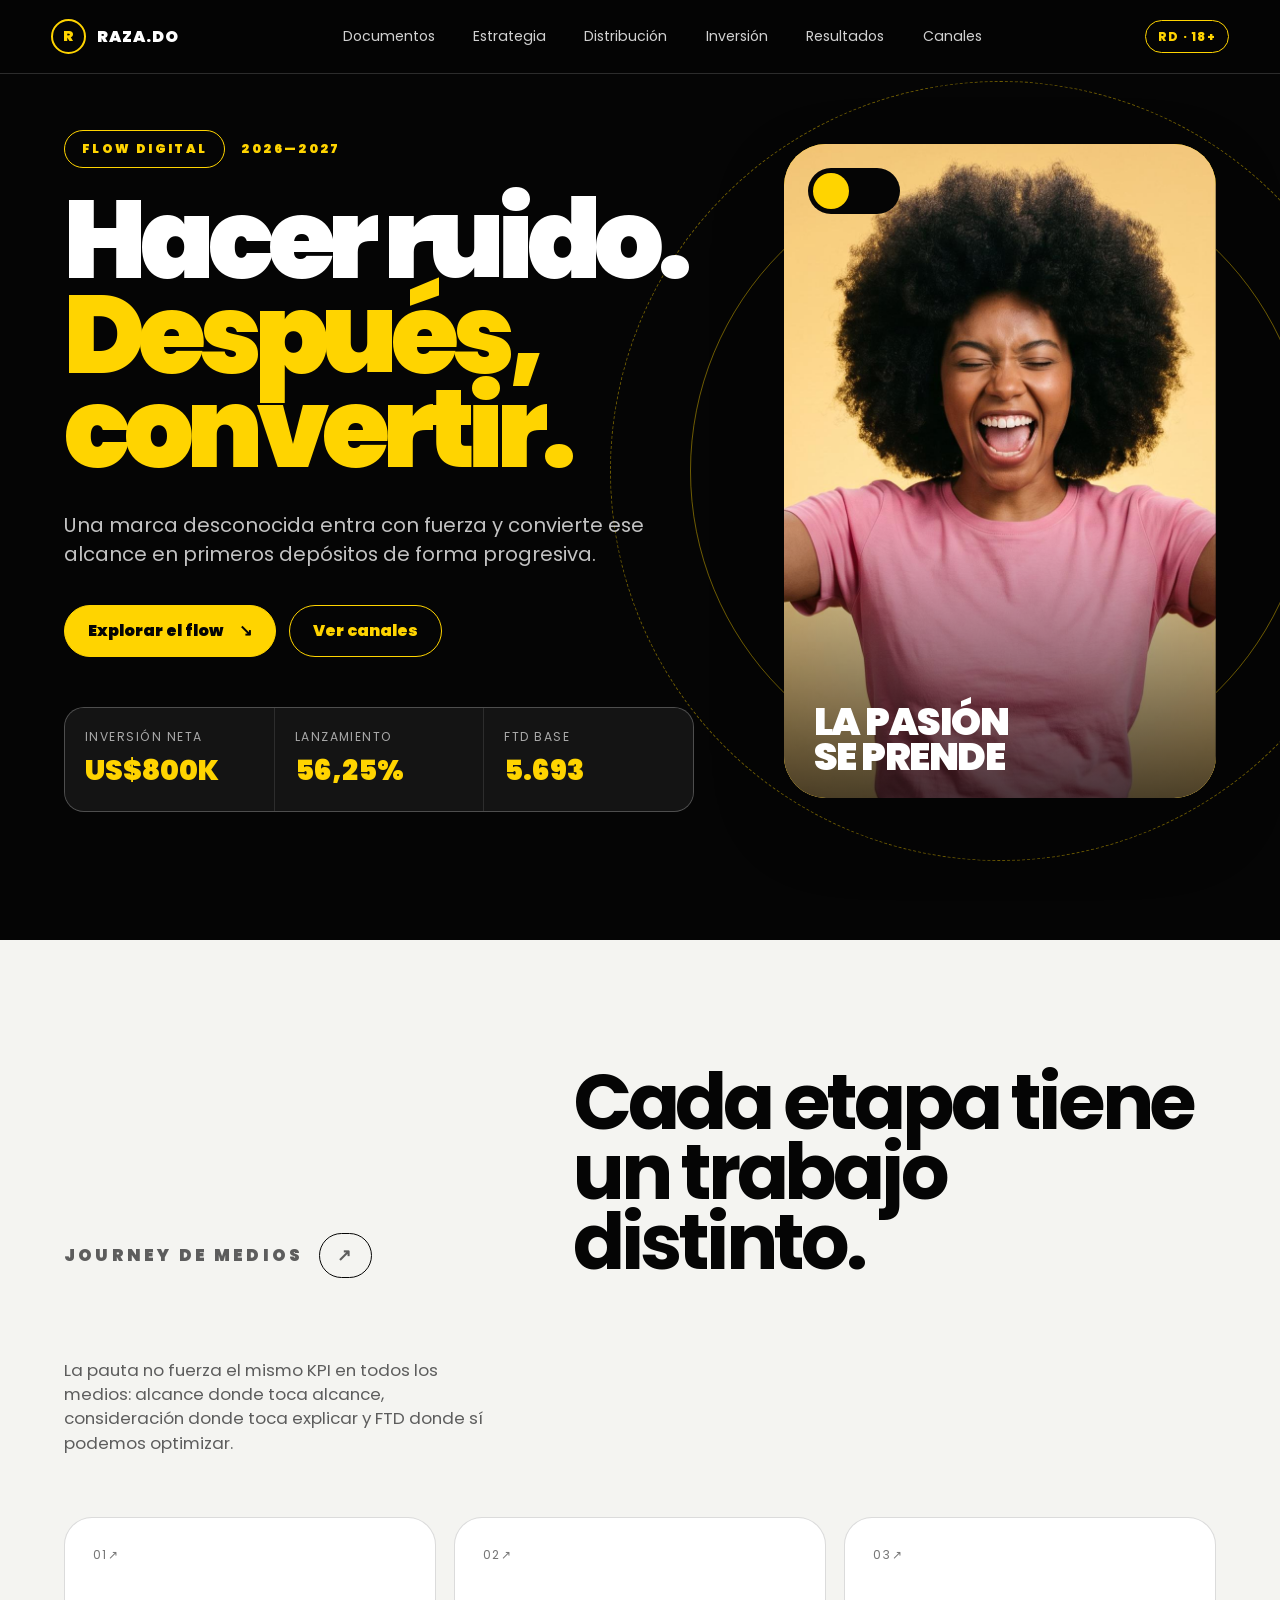
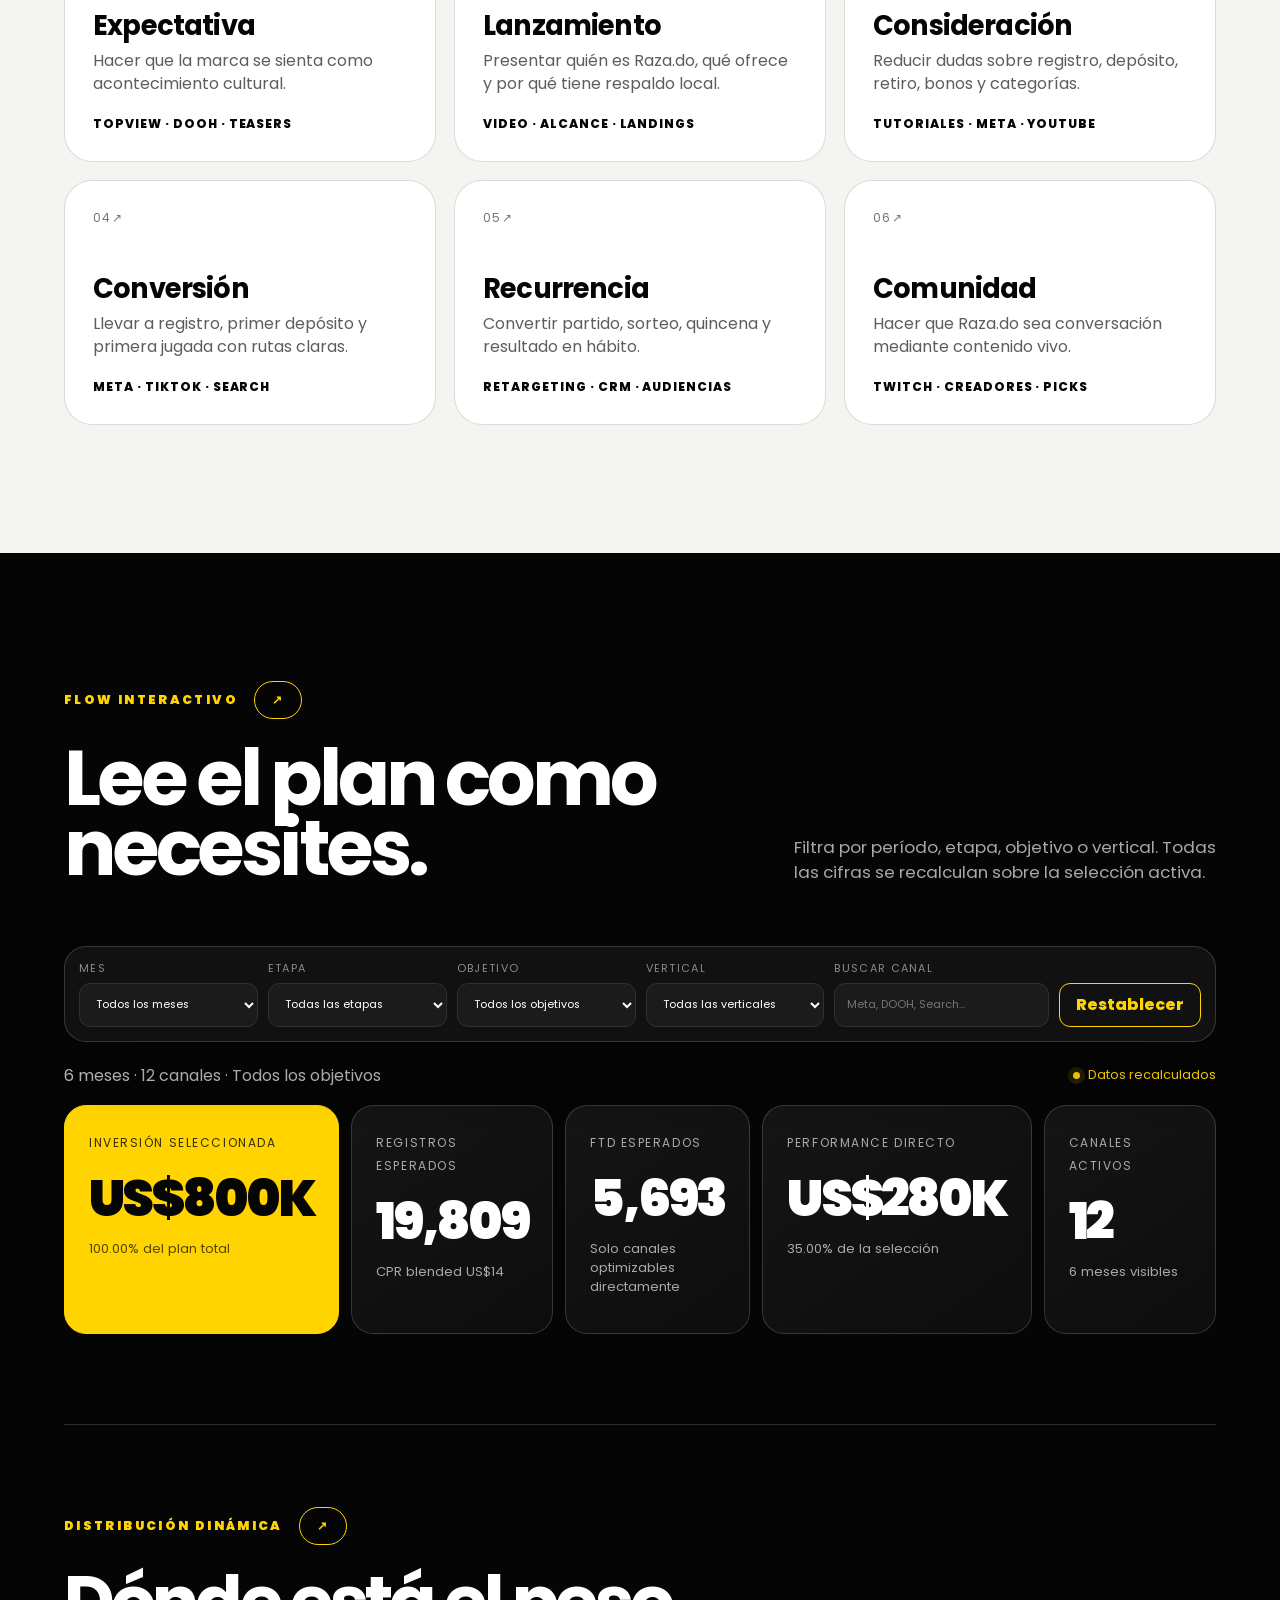
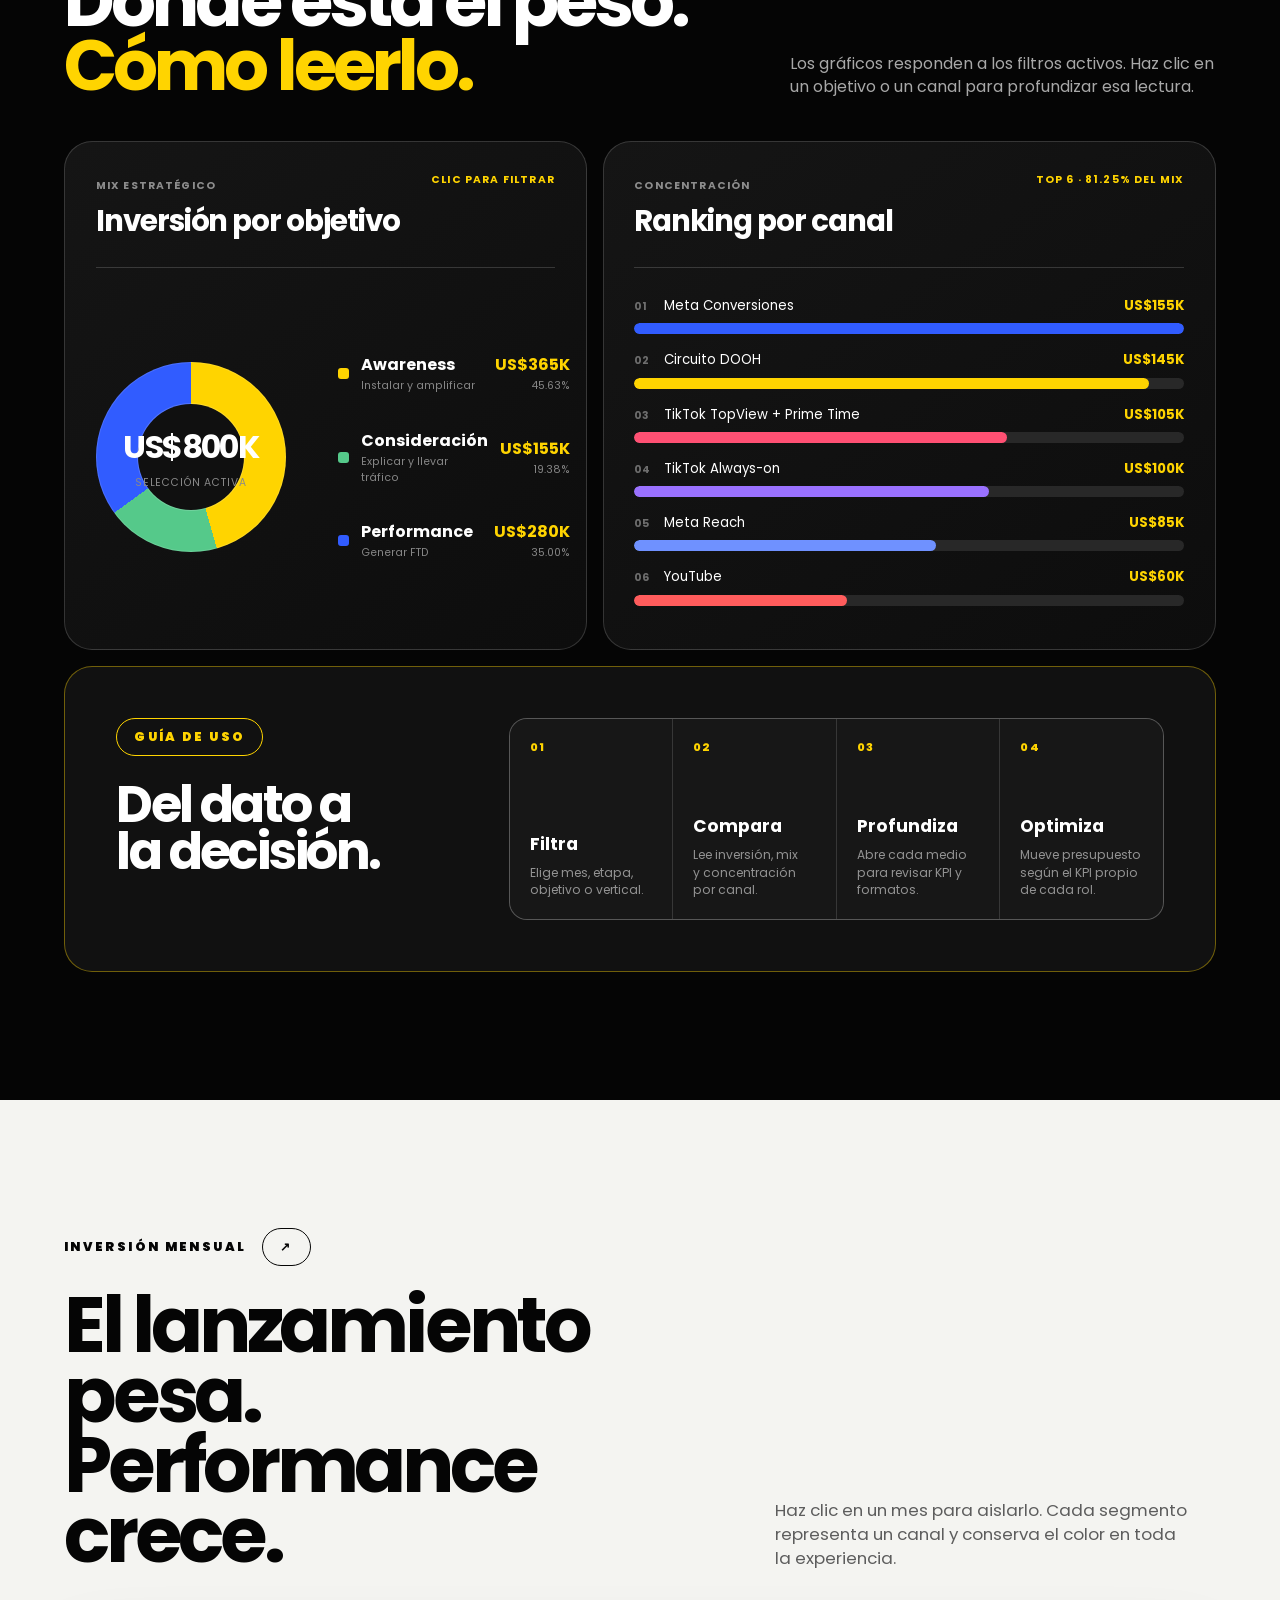
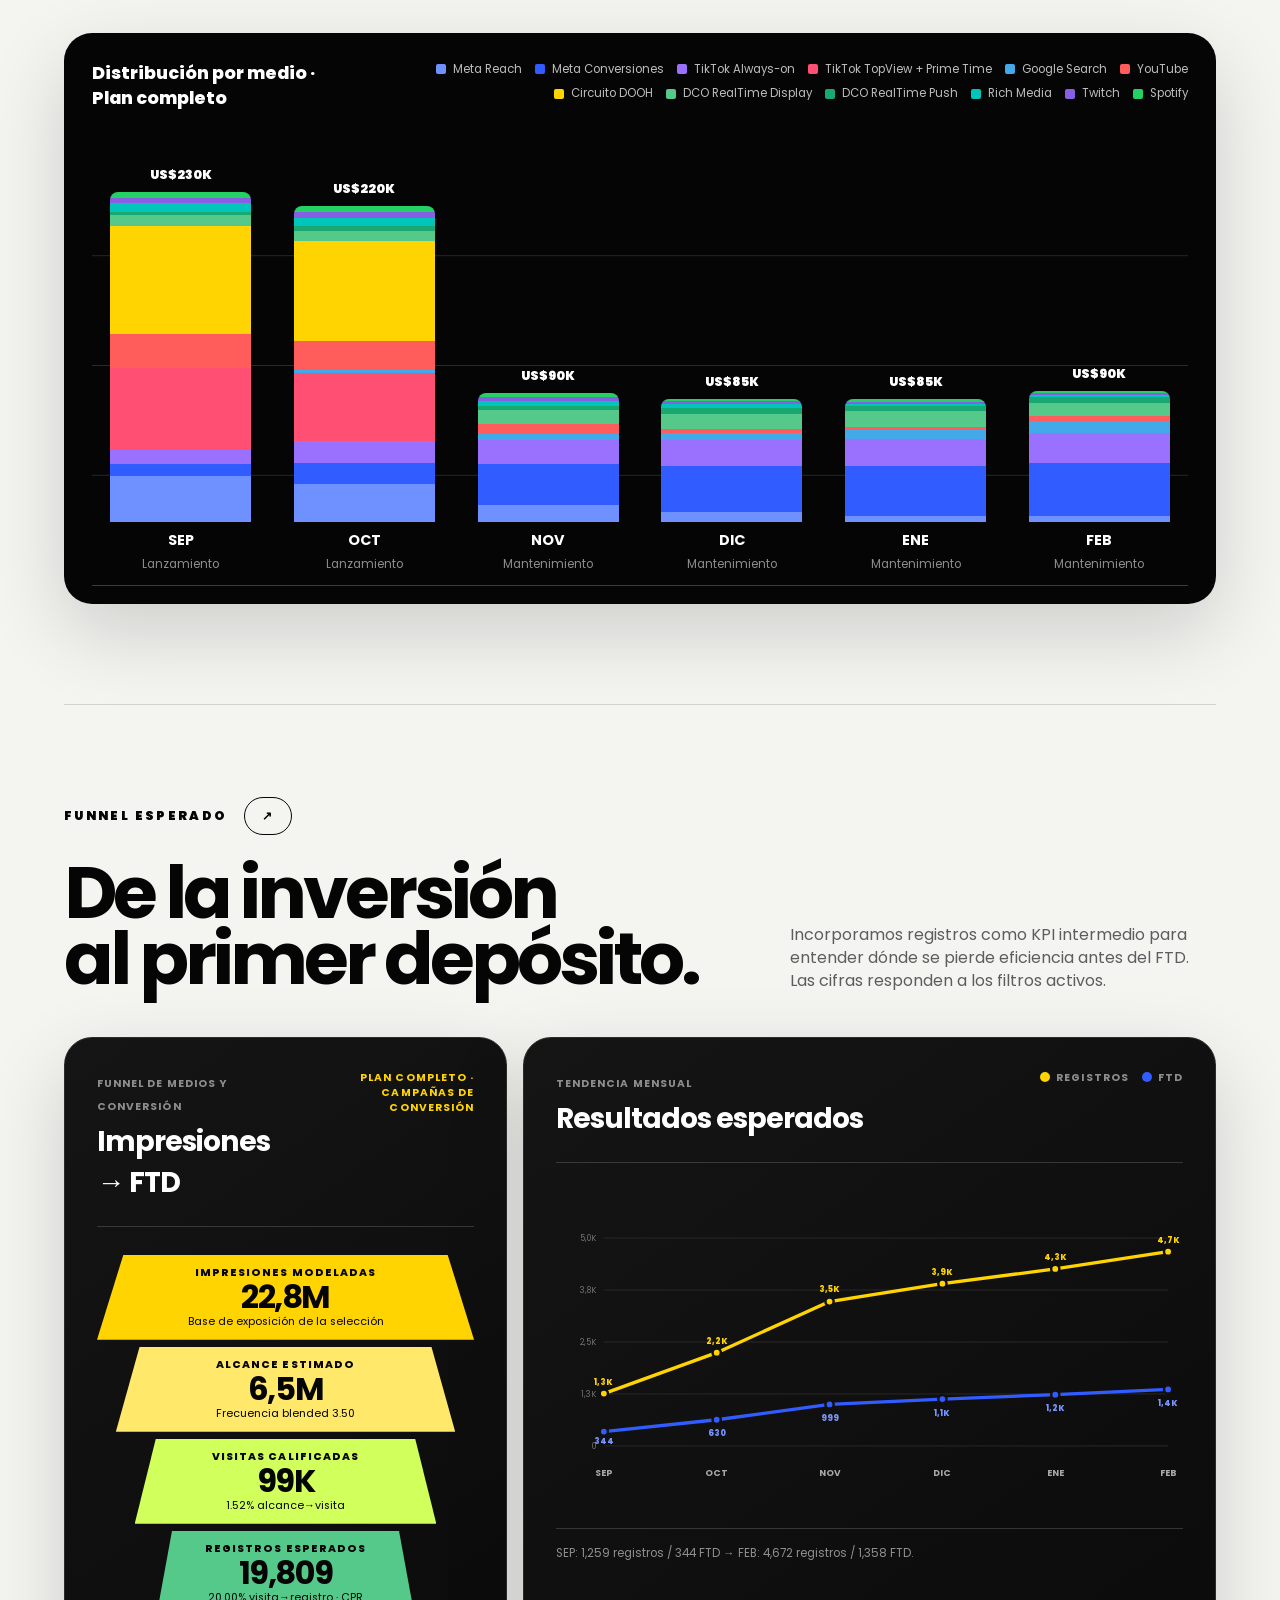
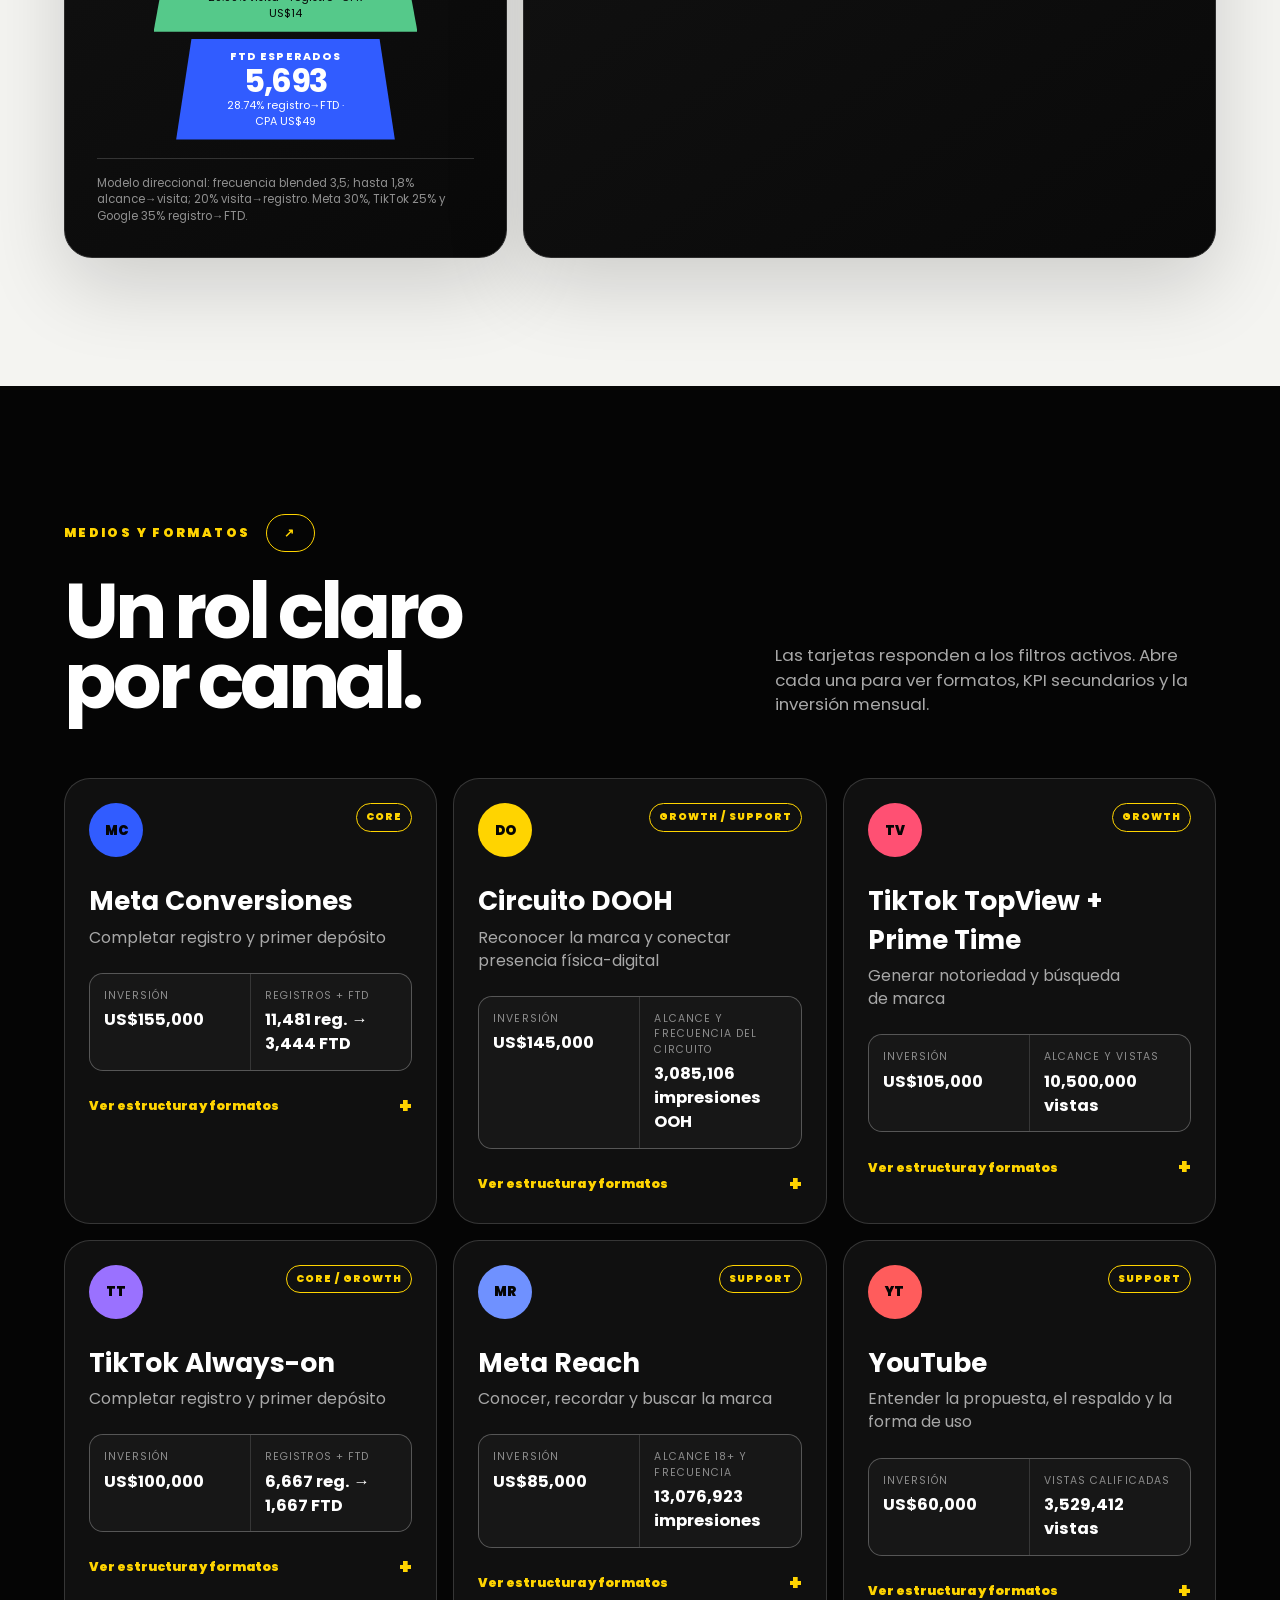
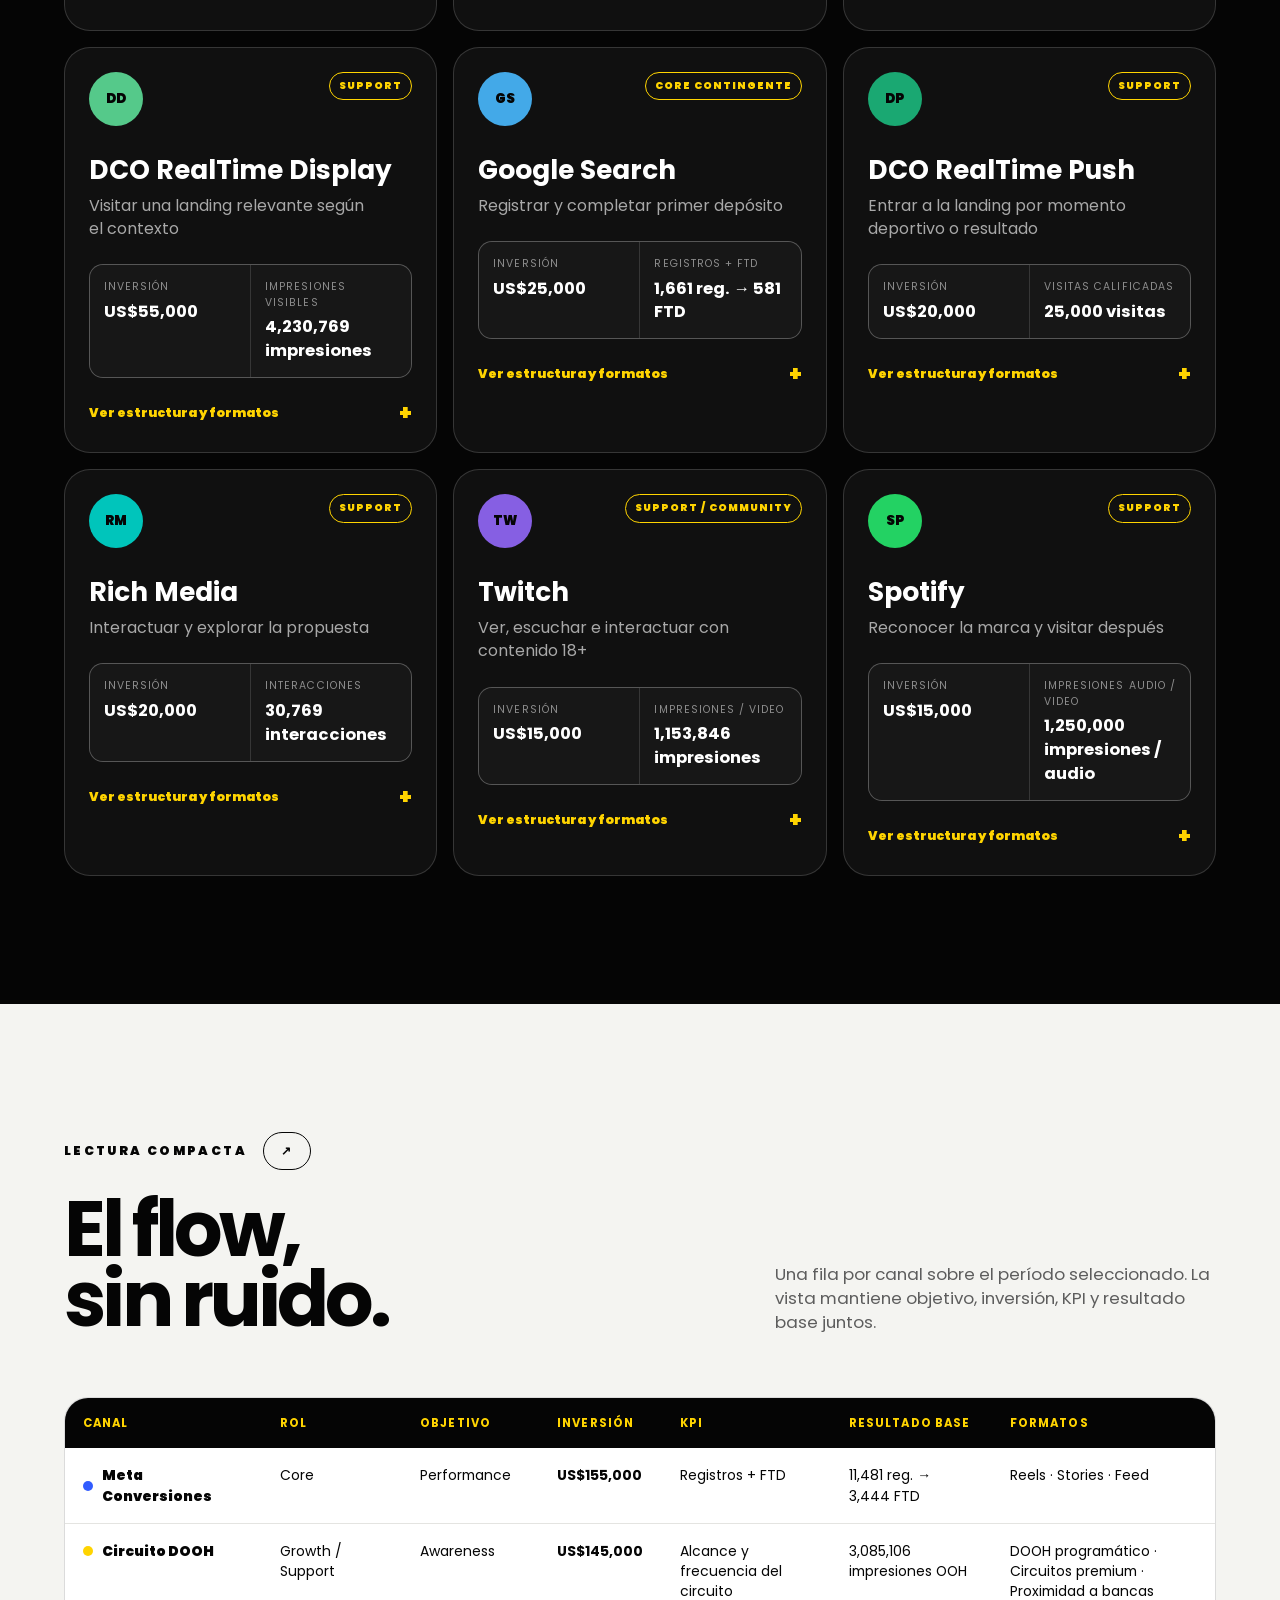
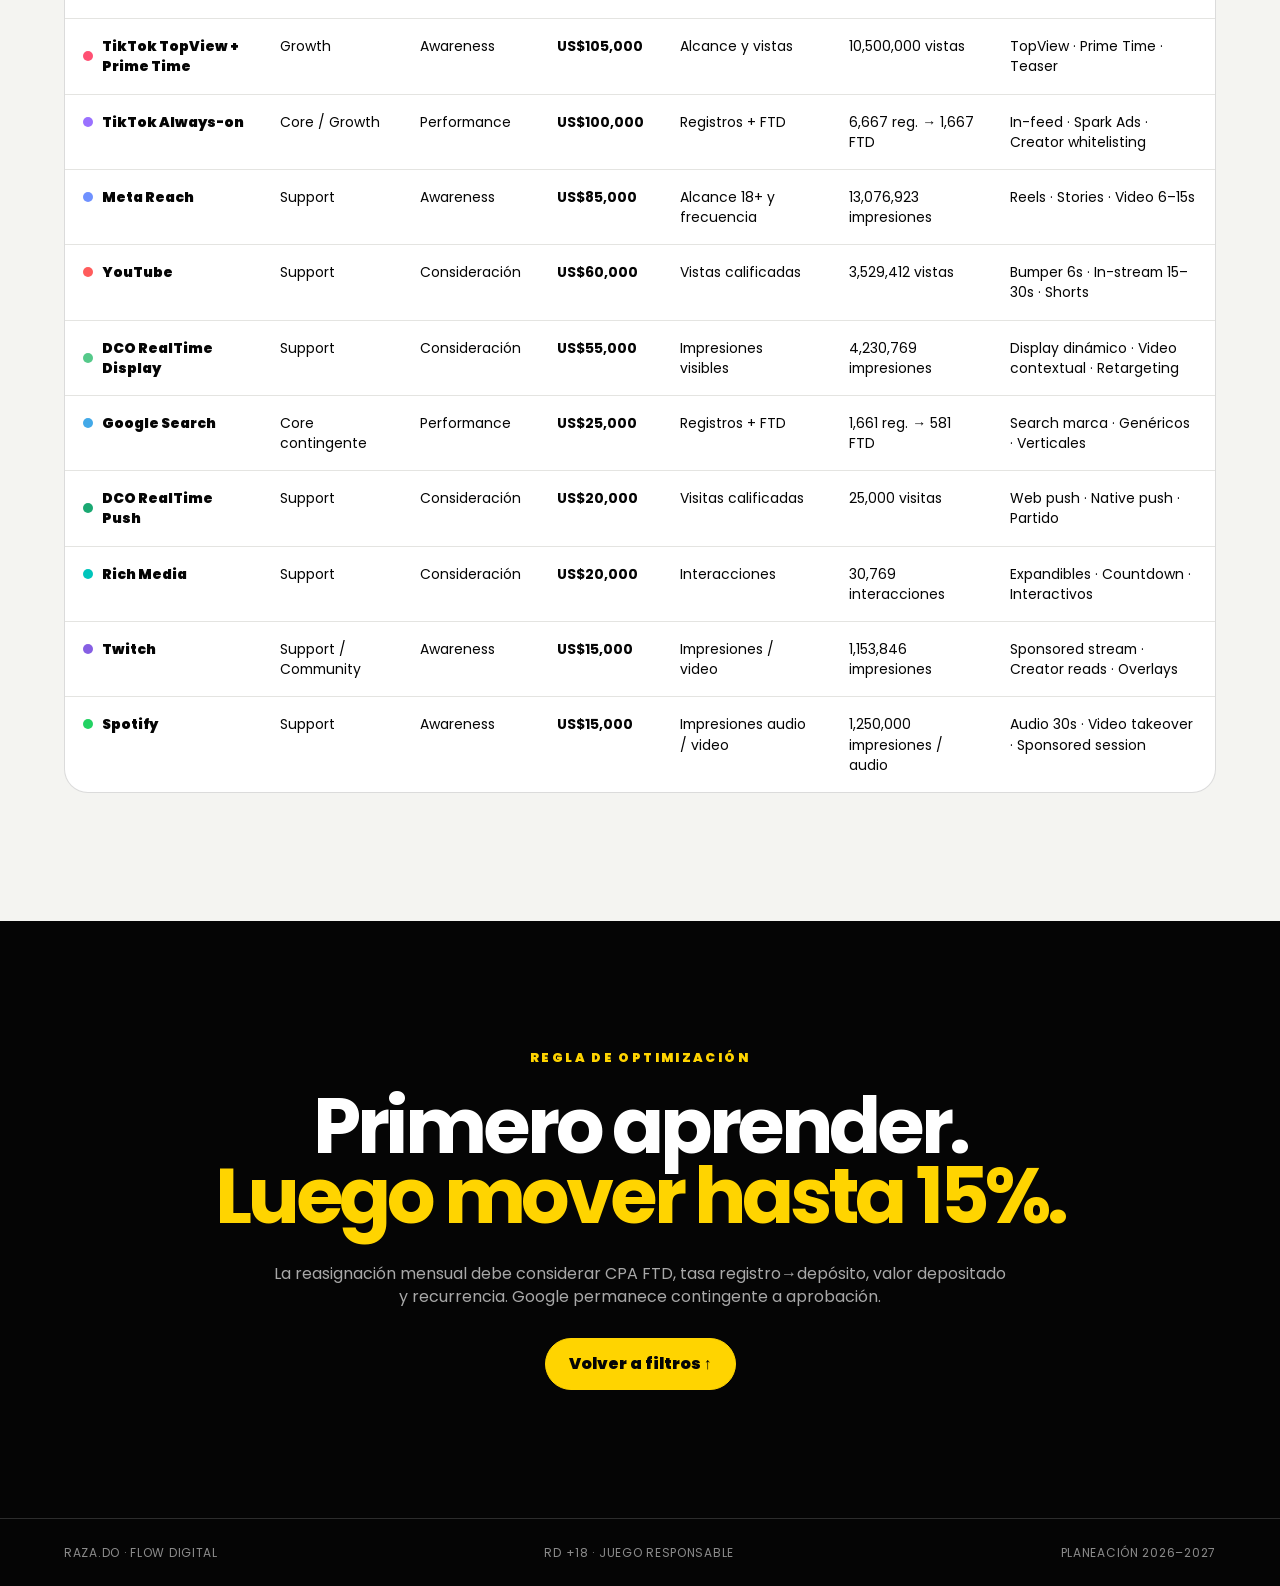
==== commit 04c73e22: "v3" ====
--- a/flow-digital.html
+++ b/flow-digital.html
@@ -188,11 +188,11 @@
         <div class="results-grid">
           <article class="performance-panel funnel-panel">
             <div class="performance-panel-heading">
-              <div><span>Funnel de conversión</span><h3>Registros → FTD</h3></div>
+              <div><span>Funnel de medios y conversión</span><h3>Impresiones → FTD</h3></div>
               <span id="funnelSelection">Plan completo</span>
             </div>
-            <div class="conversion-funnel" id="conversionFunnel" role="img" aria-label="Funnel esperado de inversión, registros y FTD"></div>
-            <p class="results-assumption">Supuestos base: Meta CPR US$13,50 / 30%; TikTok CPR US$15,00 / 25%; Google CPR US$15,05 / 35% registro→FTD.</p>
+            <div class="conversion-funnel" id="conversionFunnel" role="img" aria-label="Funnel esperado de impresiones, alcance, visitas, registros y FTD"></div>
+            <p class="results-assumption">Modelo direccional: frecuencia blended 3,5; hasta 1,8% alcance→visita; 20% visita→registro. Meta 30%, TikTok 25% y Google 35% registro→FTD.</p>
           </article>
 
           <article class="performance-panel trend-panel">
--- a/styles.css
+++ b/styles.css
@@ -79,13 +79,14 @@
 .section-dark .section-heading > p, .section-dark .section-heading > div + p { color: var(--muted-dark); }
 
 .journey { max-width: var(--max); margin: 0 auto; display: grid; grid-template-columns: repeat(3,1fr); gap: 18px; }
-.journey-card { min-height: 245px; display: flex; flex-direction: column; justify-content: space-between; padding: 28px; border: 1px solid var(--line-light); border-radius: var(--radius); background: var(--white); cursor: pointer; transition: transform .2s ease, border-color .2s ease, background .2s ease; }
+.journey-card { width: 100%; min-height: 245px; display: flex; flex-direction: column; justify-content: space-between; padding: 28px; border: 1px solid var(--line-light); border-radius: var(--radius); background: var(--white); color: var(--ink); text-align: left; appearance: none; cursor: pointer; transition: transform .2s ease, border-color .2s ease, background .2s ease; }
 .journey-card:hover, .journey-card:focus-visible { transform: translateY(-5px); border-color: var(--yellow); outline: none; }
 .journey-card.is-active { background: var(--yellow); border-color: var(--yellow); }
 .journey-number { display: flex; justify-content: space-between; color: #767676; font-size: .76rem; letter-spacing: .12em; }
-.journey-card h3 { margin: 28px 0 7px; font-size: 1.7rem; letter-spacing: -.03em; }
-.journey-card p { margin: 0; color: var(--muted-light); }
-.journey-media { margin-top: 20px; font-size: .76rem; font-weight: 800; text-transform: uppercase; letter-spacing: .08em; }
+.journey-content { display: grid; gap: 8px; margin-top: 28px; }
+.journey-title { display: block; font-size: 1.7rem; line-height: 1.12; letter-spacing: -.03em; text-wrap: pretty; }
+.journey-description { display: block; color: var(--muted-light); text-wrap: pretty; }
+.journey-media { display: block; margin-top: 12px; font-size: .76rem; font-weight: 800; text-transform: uppercase; letter-spacing: .08em; }
 
 .filters { max-width: var(--max); margin: 0 auto; display: grid; grid-template-columns: repeat(4,minmax(140px,1fr)) minmax(190px,1.2fr) auto; gap: 10px; padding: 14px; border: 1px solid var(--line-dark); background: #111; border-radius: 22px; position: sticky; top: 88px; z-index: 20; box-shadow: 0 20px 60px rgba(0,0,0,.28); }
 .filters label { display: grid; gap: 6px; color: #8c8c8c; font-size: .68rem; text-transform: uppercase; letter-spacing: .12em; }
@@ -174,14 +175,16 @@
 .performance-panel-heading span { color: #8d8d8d; font-size: .66rem; font-weight: 700; letter-spacing: .1em; text-transform: uppercase; }
 .performance-panel-heading h3 { margin: 5px 0 0; font-size: clamp(1.45rem,2.2vw,2.2rem); letter-spacing: -.035em; }
 .performance-panel-heading > span { max-width: 175px; color: var(--yellow); text-align: right; }
-.conversion-funnel { min-height: 340px; display: flex; flex-direction: column; align-items: center; justify-content: center; gap: 9px; padding: 30px 0 18px; }
-.funnel-level { min-height: 92px; display: grid; place-content: center; gap: 1px; padding: 12px 40px; text-align: center; clip-path: polygon(7% 0,93% 0,100% 100%,0 100%); }
+.conversion-funnel { min-height: 430px; display: flex; flex-direction: column; align-items: center; justify-content: center; gap: 7px; padding: 28px 0 18px; }
+.funnel-level { min-height: 76px; display: grid; place-content: center; gap: 1px; padding: 10px 40px; text-align: center; clip-path: polygon(7% 0,93% 0,100% 100%,0 100%); }
 .funnel-level span { font-size: .66rem; font-weight: 800; letter-spacing: .1em; text-transform: uppercase; }
-.funnel-level strong { font-size: clamp(1.7rem,3vw,2.7rem); line-height: 1; letter-spacing: -.045em; }
+.funnel-level strong { font-size: clamp(1.55rem,2.5vw,2.3rem); line-height: 1; letter-spacing: -.045em; }
 .funnel-level small { font-size: .68rem; }
-.funnel-investment { width: 100%; background: var(--yellow); color: var(--ink); }
-.funnel-registers { width: 82%; background: var(--yellow-soft); color: var(--ink); }
-.funnel-ftd { width: 64%; background: #315cff; color: var(--white); }
+.funnel-impressions { width: 100%; background: var(--yellow); color: var(--ink); }
+.funnel-reach { width: 90%; background: var(--yellow-soft); color: var(--ink); }
+.funnel-visits { width: 80%; background: #d1ff5b; color: var(--ink); }
+.funnel-registers { width: 70%; background: #55c98a; color: var(--ink); }
+.funnel-ftd { width: 58%; background: #315cff; color: var(--white); }
 .results-assumption, .trend-summary { margin: 0; padding-top: 16px; border-top: 1px solid var(--line-dark); color: #8f8f8f; font-size: .72rem; }
 .trend-legend { display: flex; flex-wrap: wrap; justify-content: flex-end; gap: 9px 13px; }
 .trend-legend span { display: inline-flex; align-items: center; gap: 6px; }
@@ -343,9 +346,11 @@
   .performance-panel { min-height: 0; padding: 21px; }
   .performance-panel-heading { display: grid; }
   .performance-panel-heading > span { max-width: none; text-align: left; }
-  .funnel-level { min-height: 88px; padding-inline: 18px; }
-  .funnel-registers { width: 90%; }
-  .funnel-ftd { width: 80%; }
+  .funnel-level { min-height: 76px; padding-inline: 18px; }
+  .funnel-reach { width: 94%; }
+  .funnel-visits { width: 88%; }
+  .funnel-registers { width: 82%; }
+  .funnel-ftd { width: 76%; }
   .results-trend { min-height: 290px; overflow-x: auto; }
   .results-trend svg { min-width: 620px; }
 }
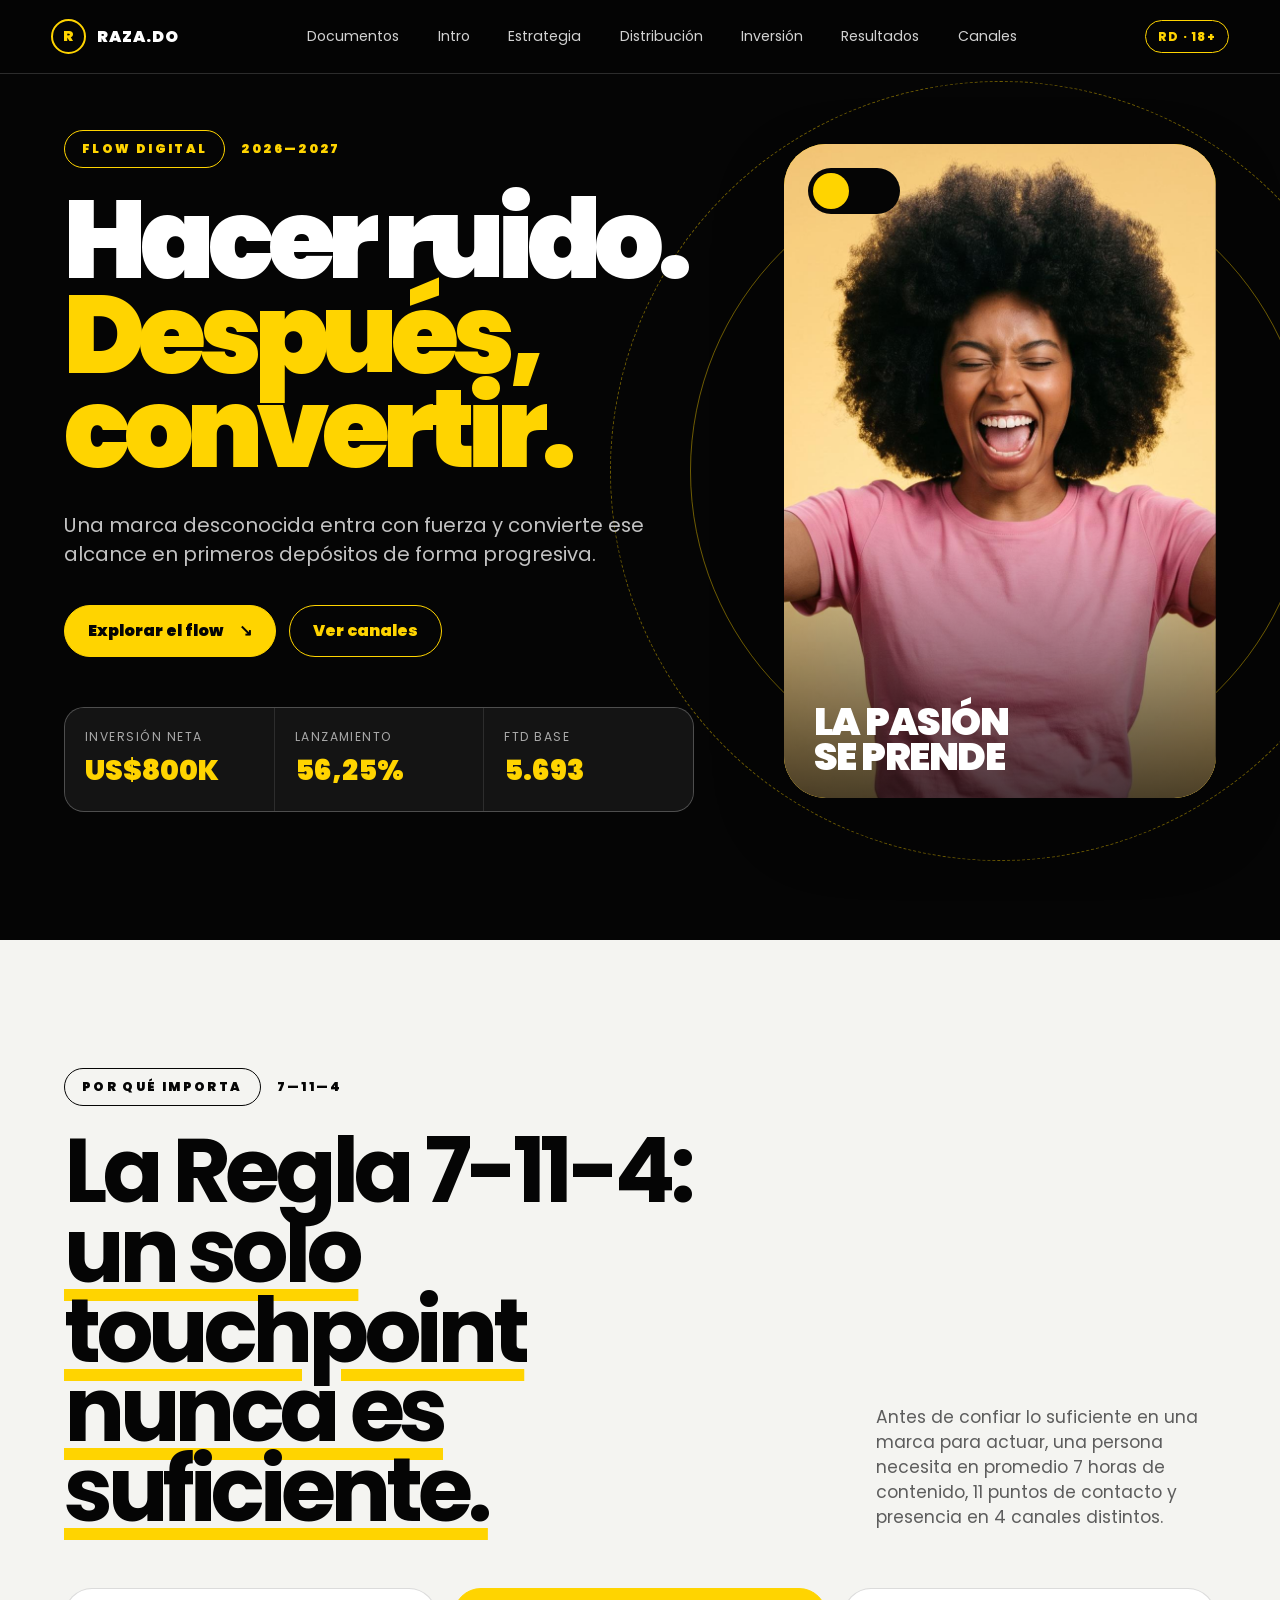
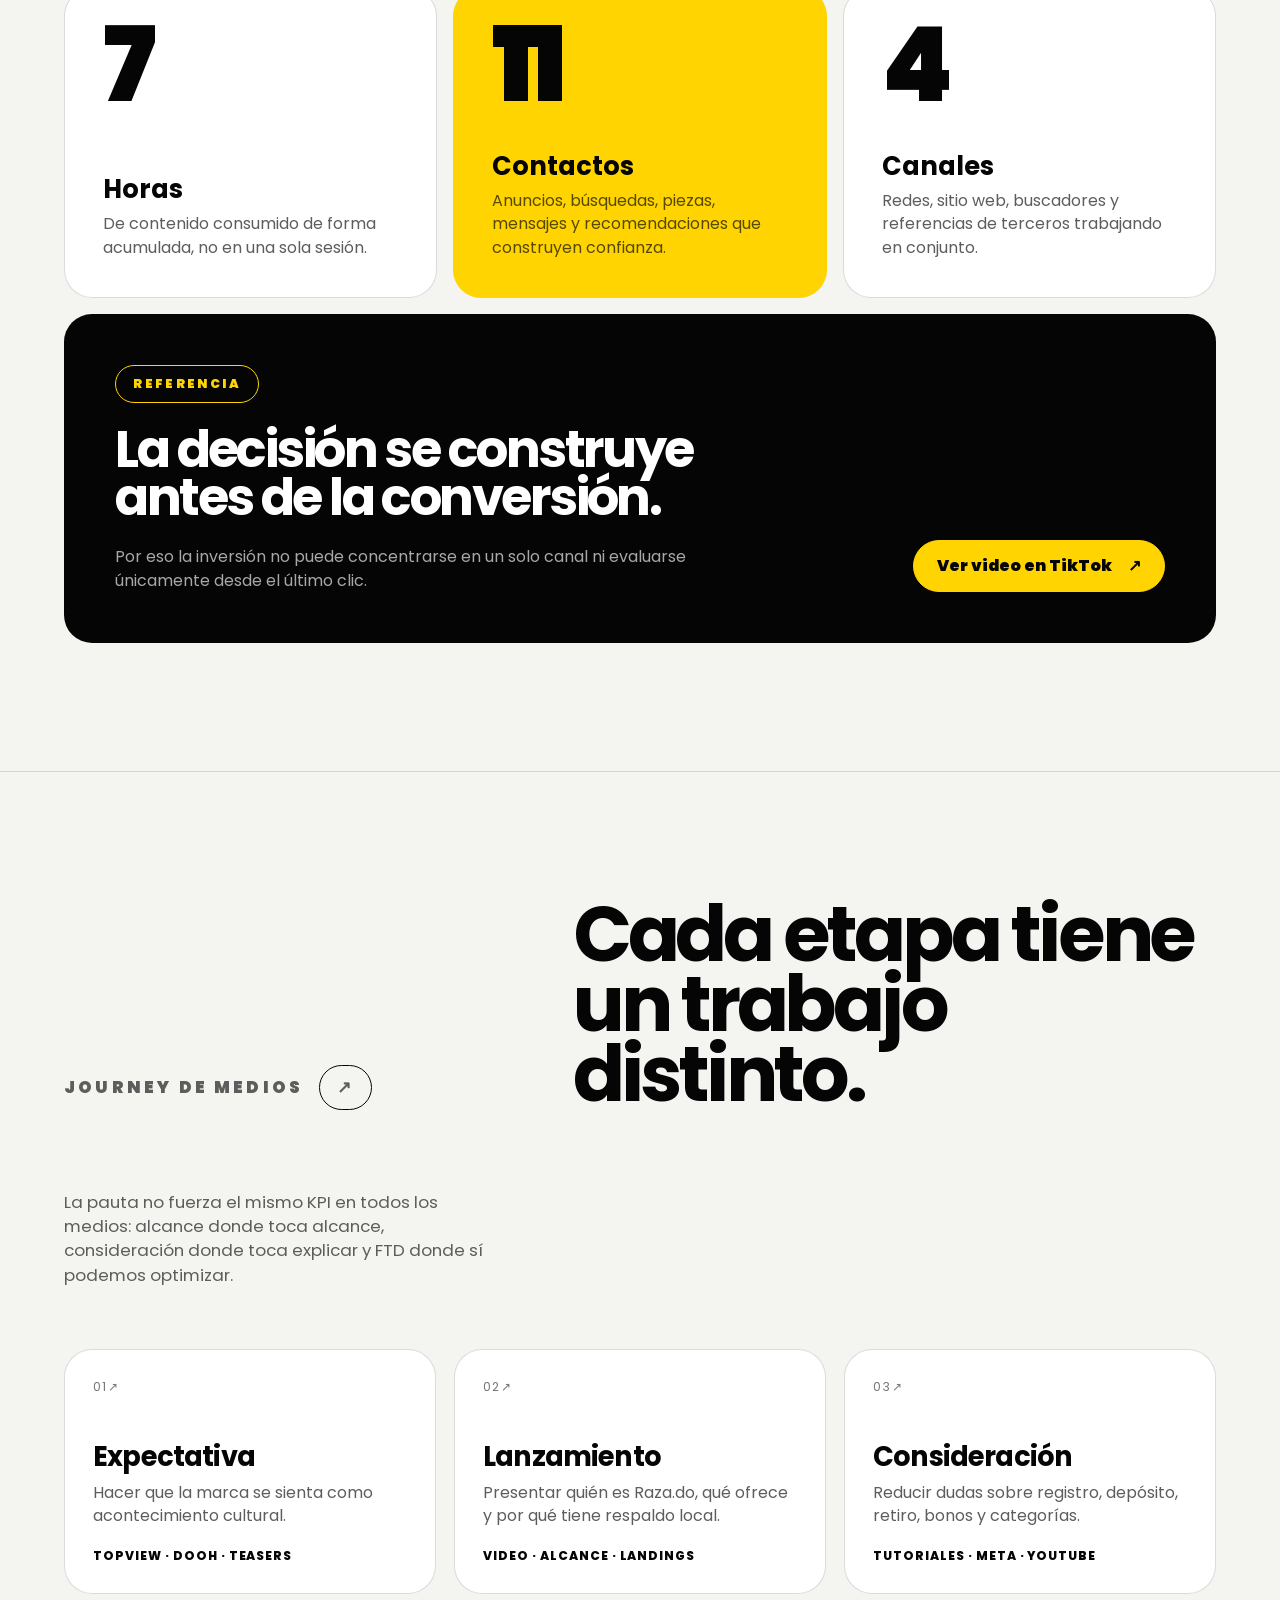
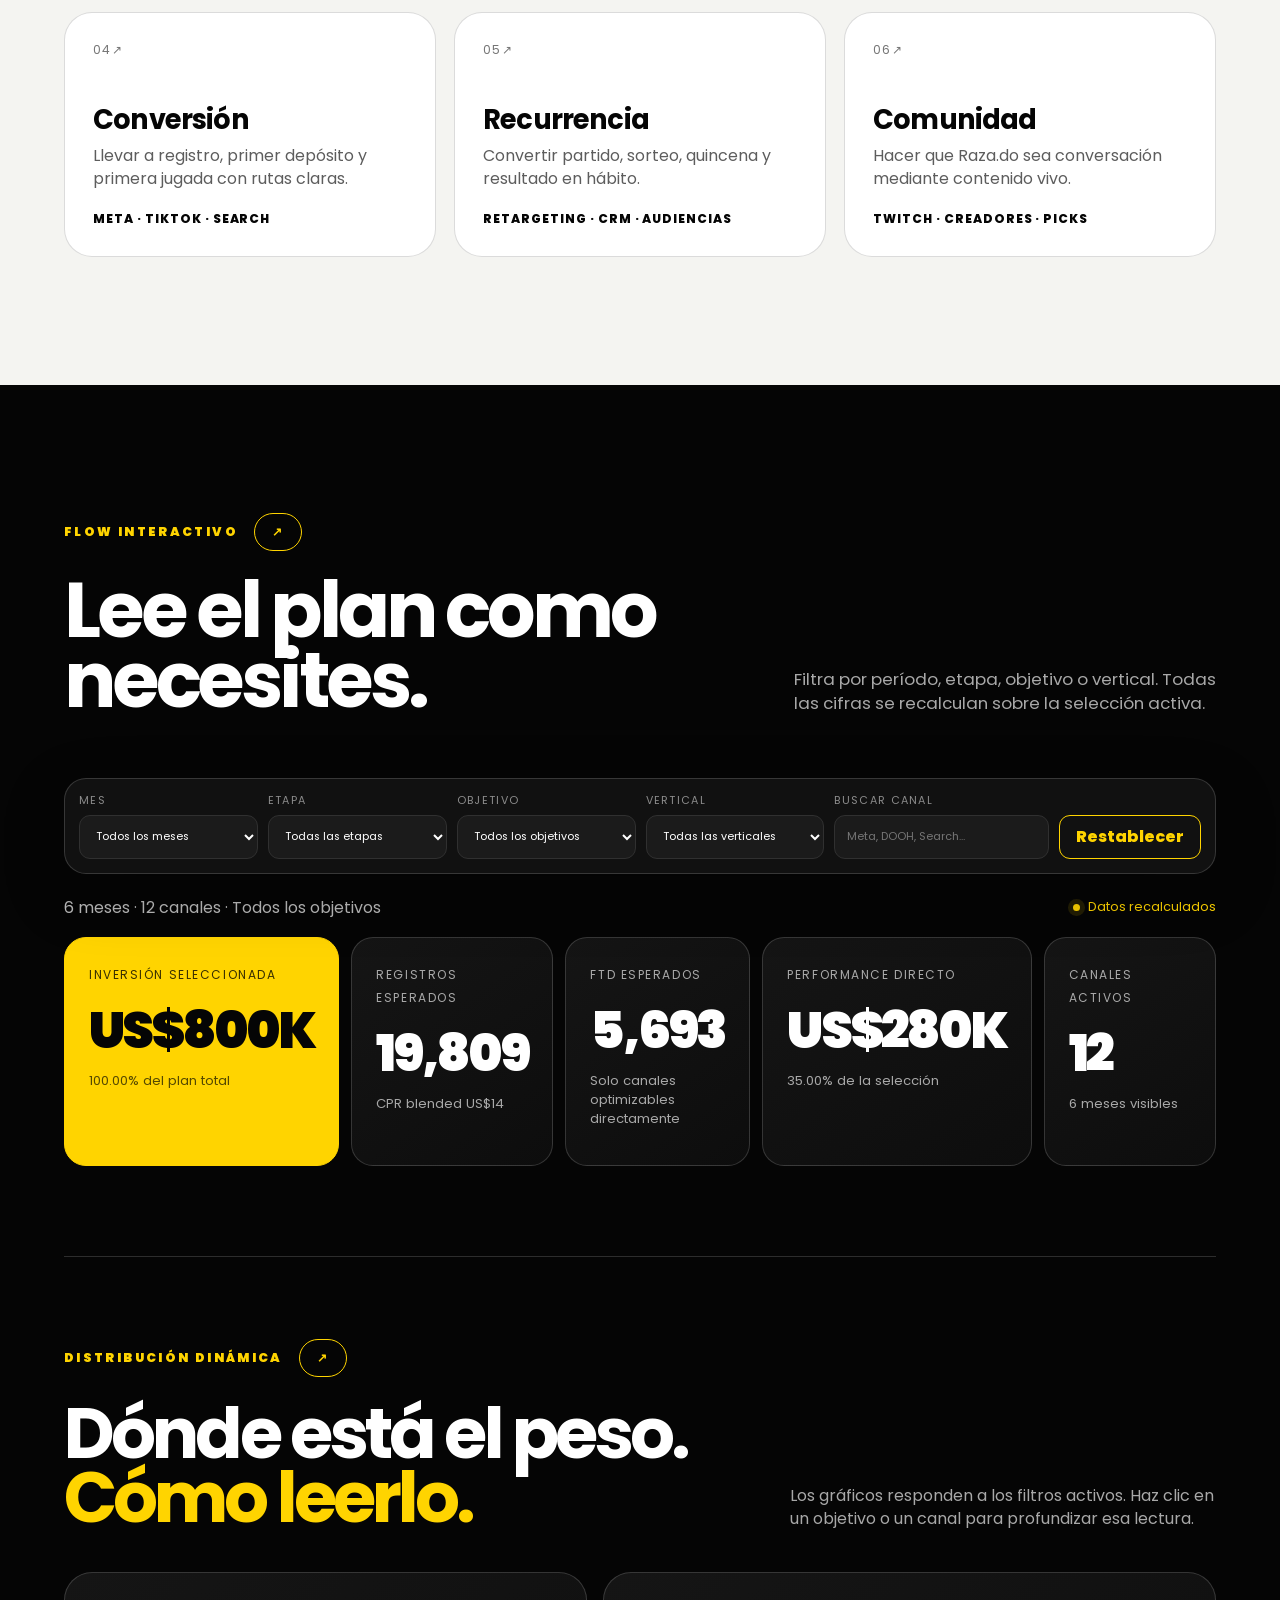
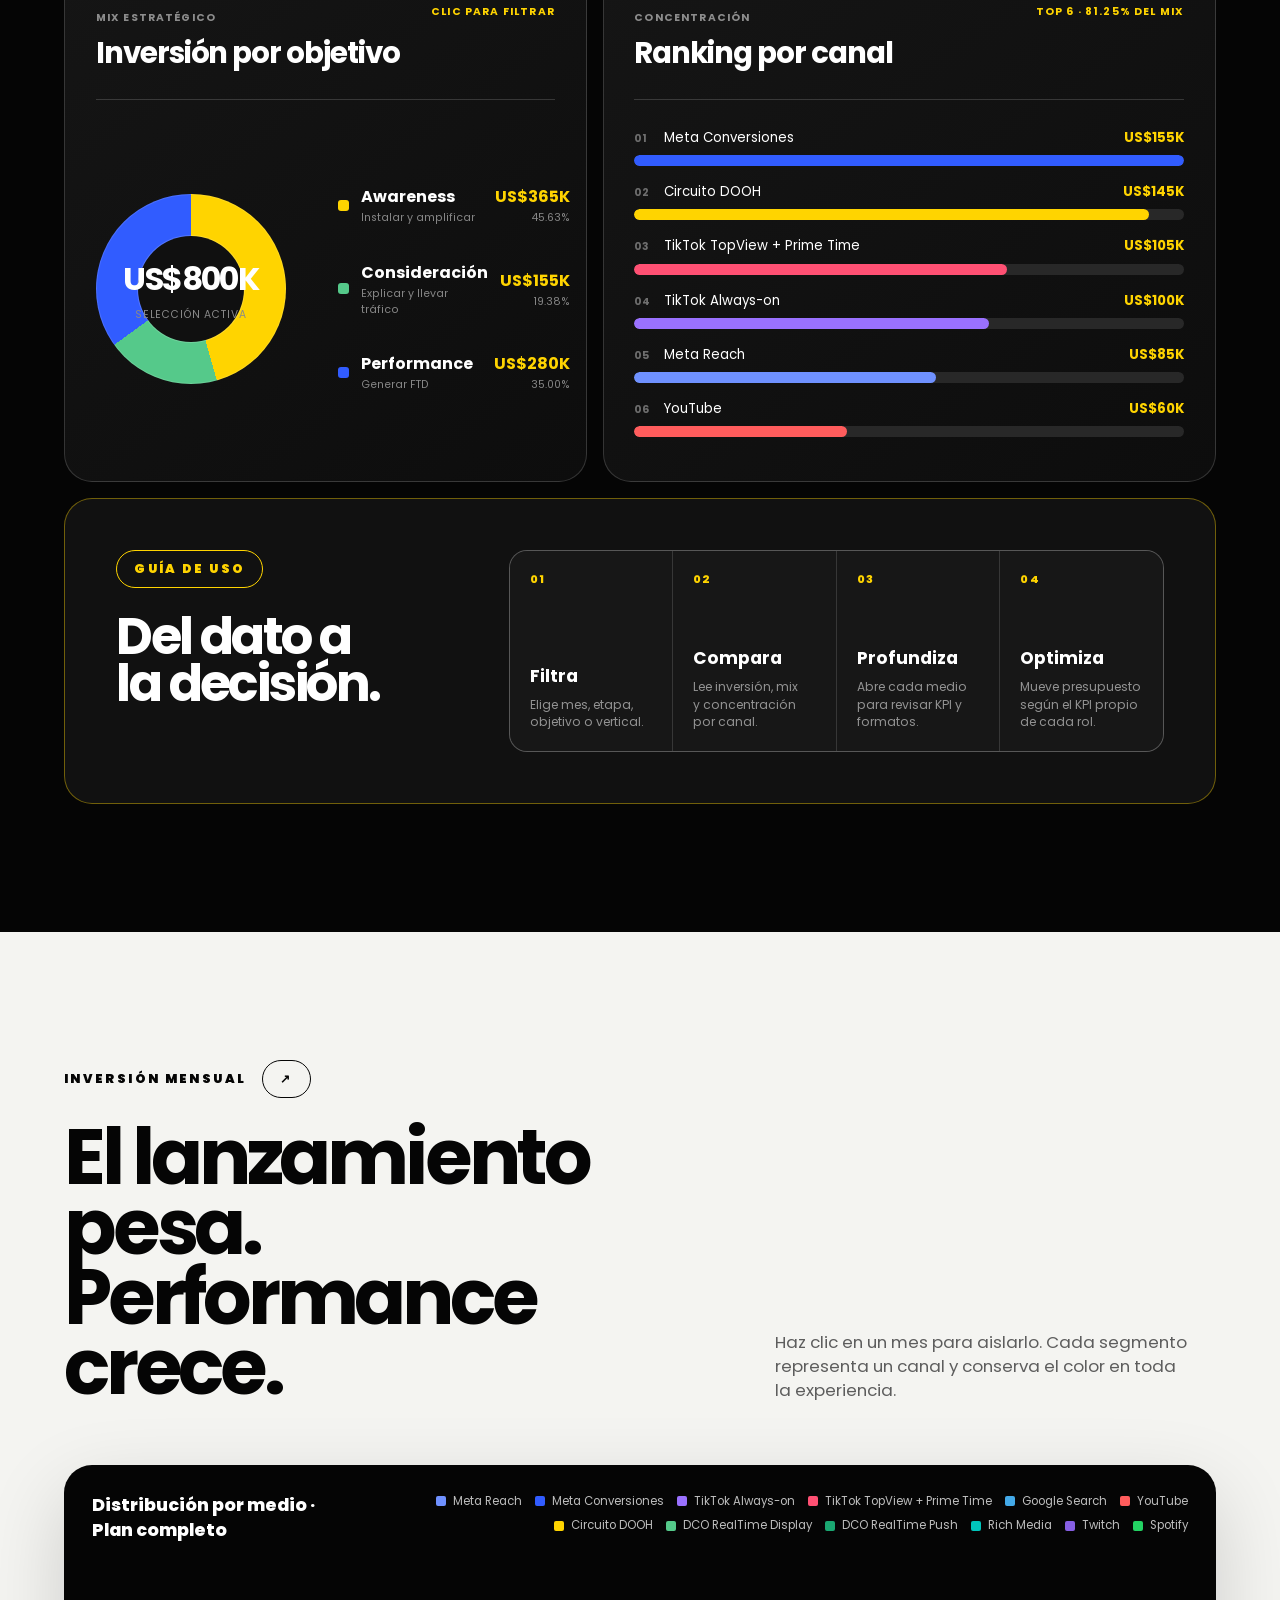
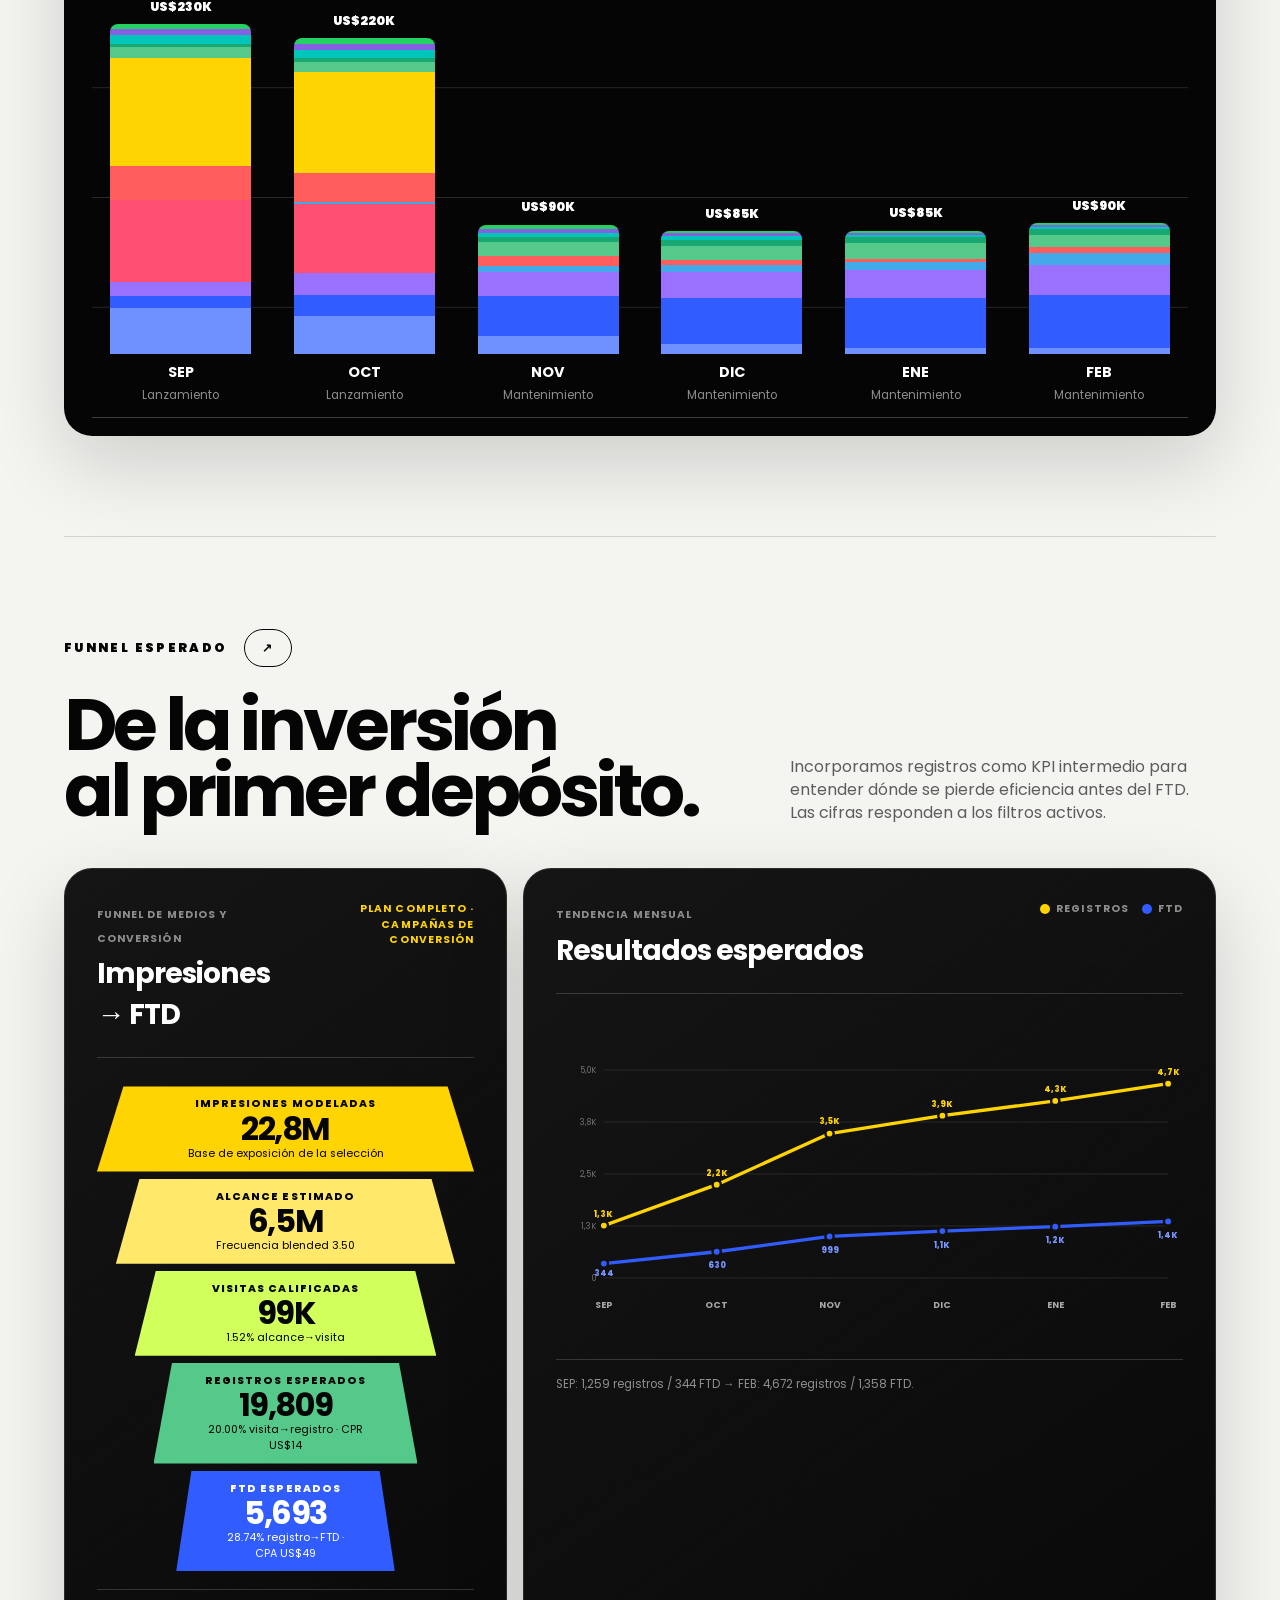
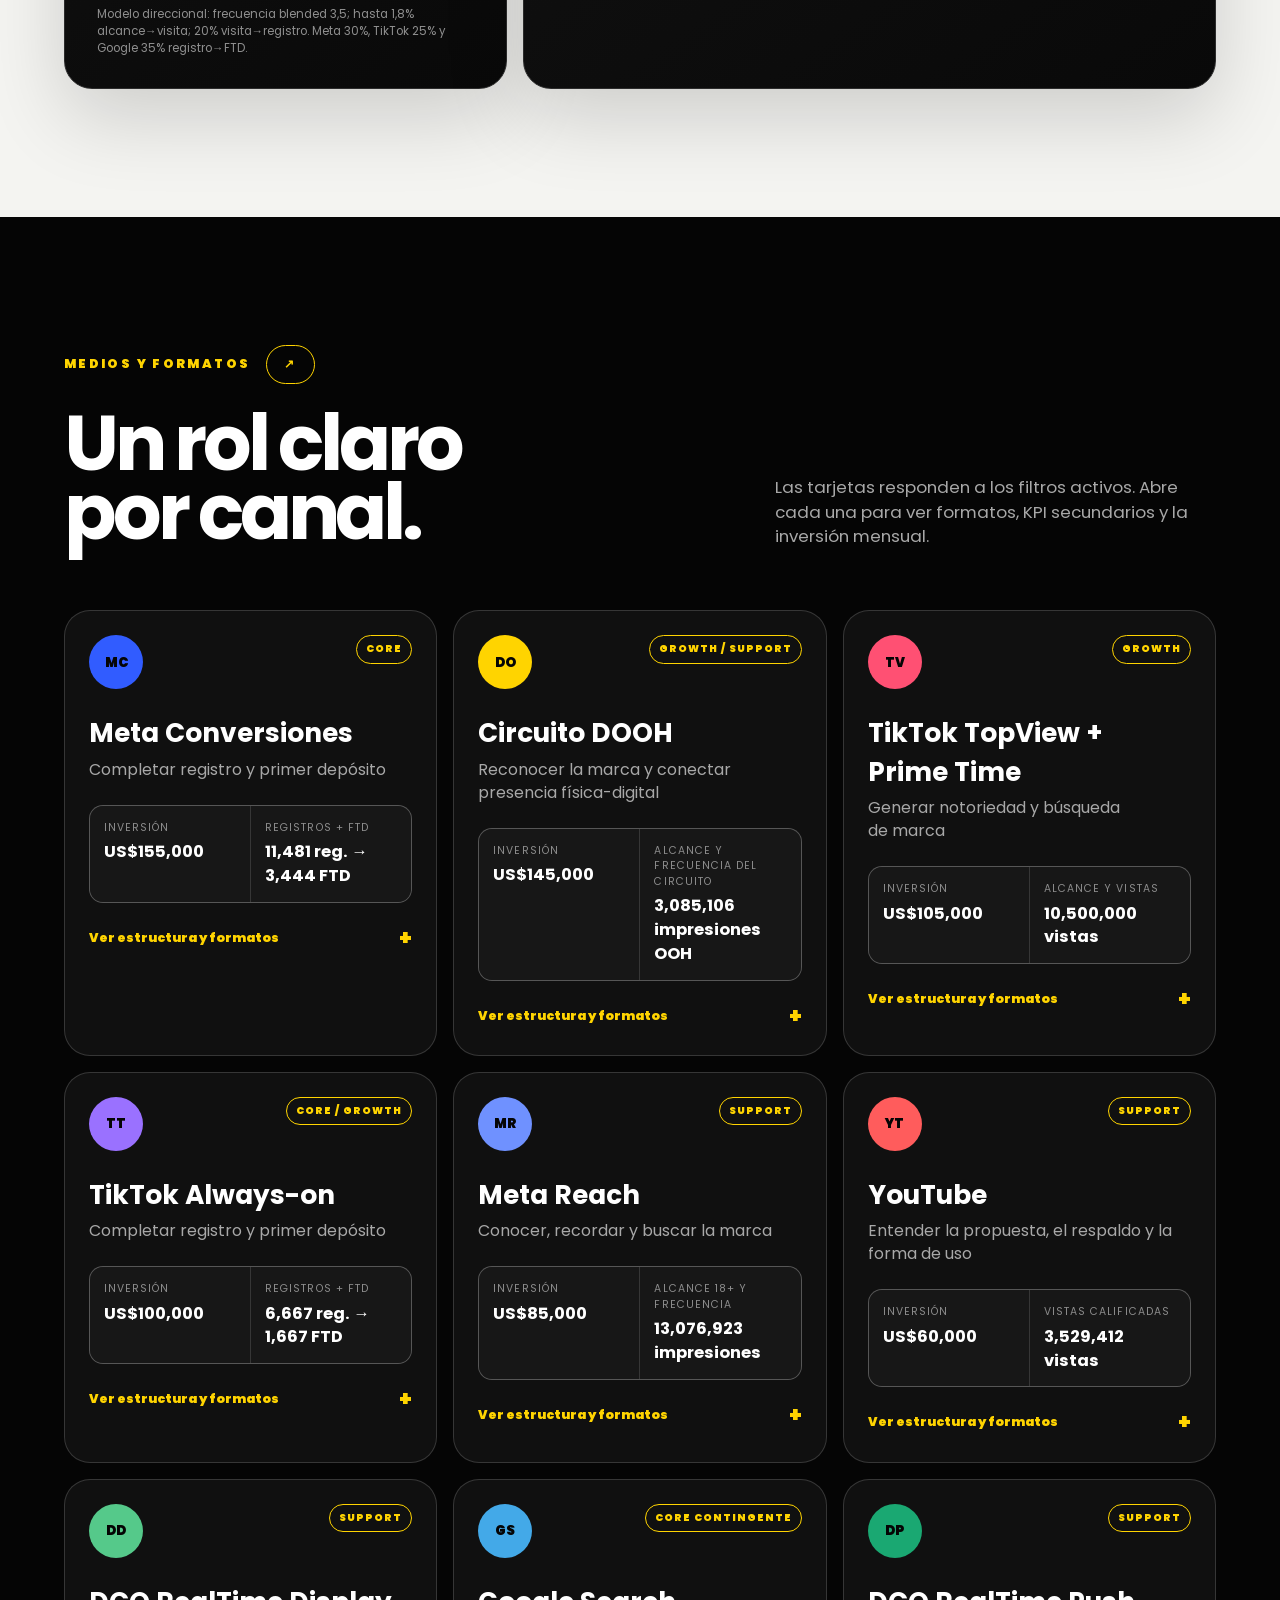
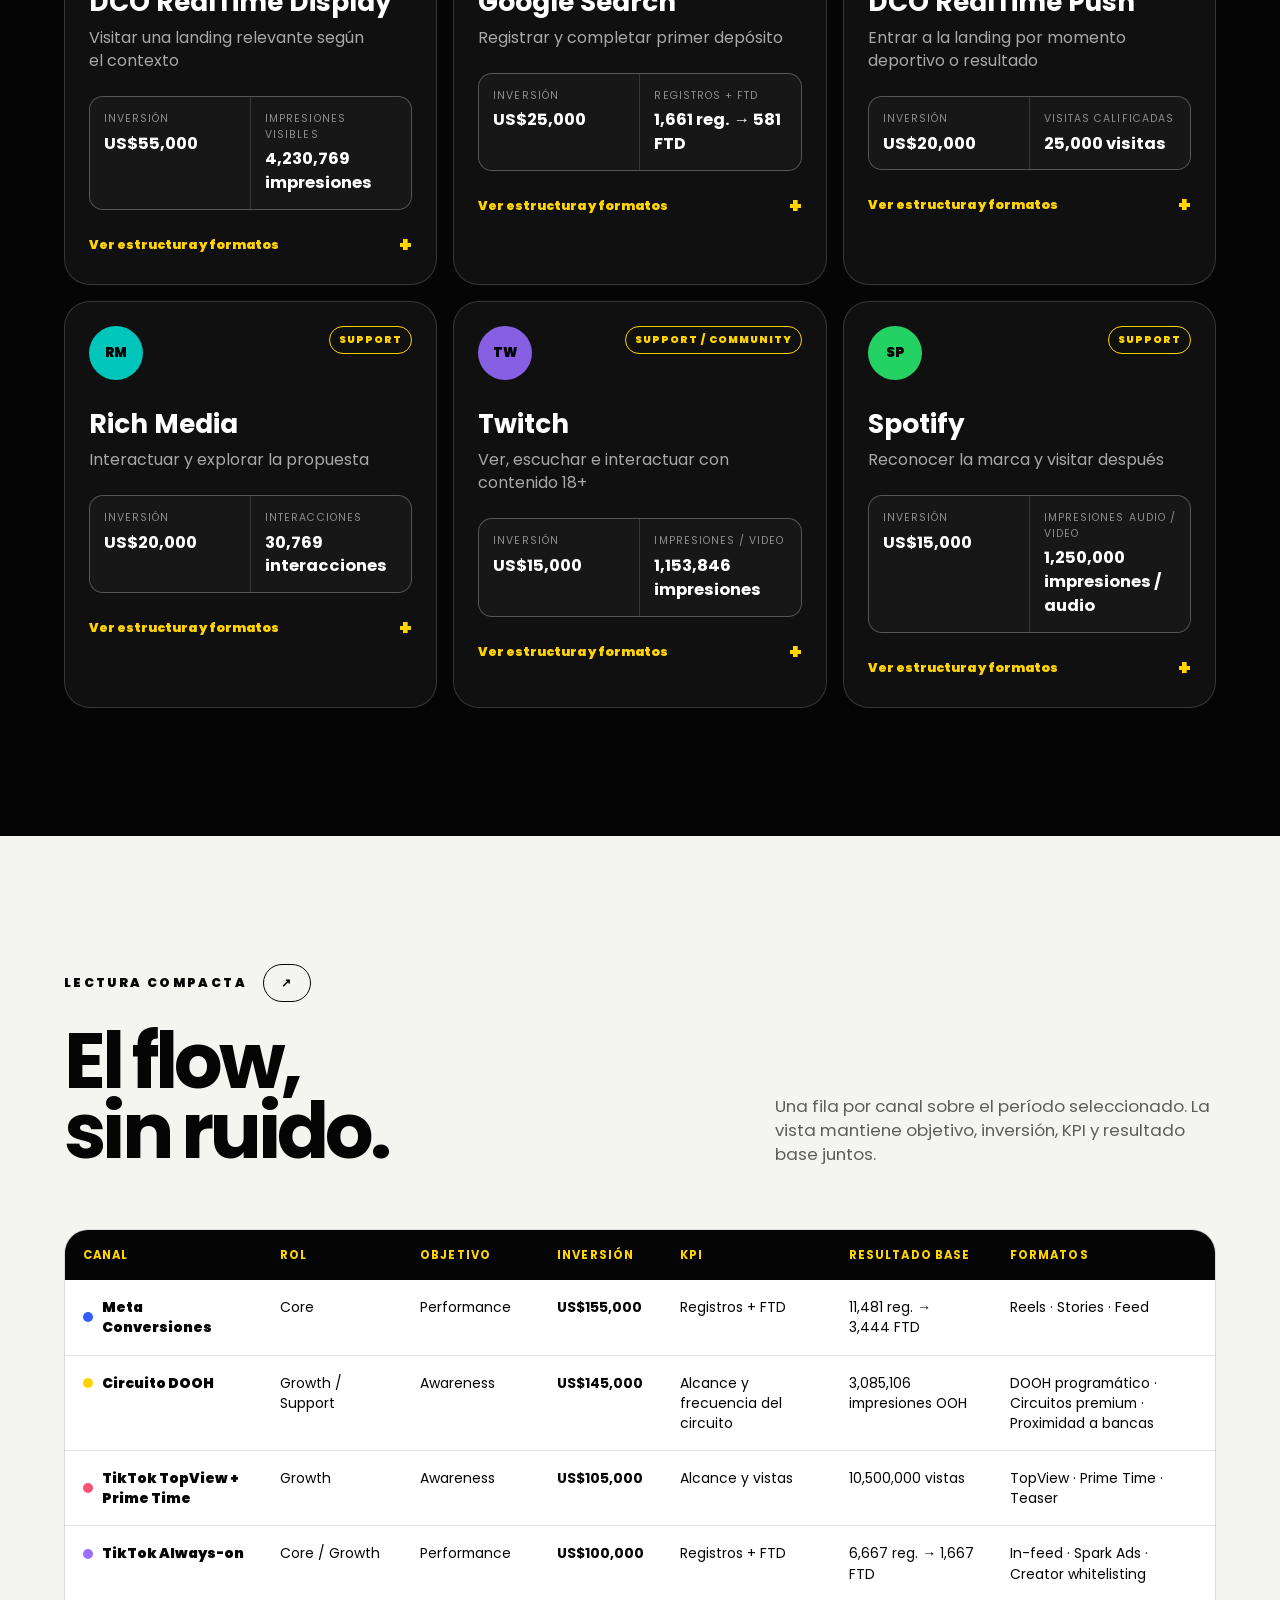
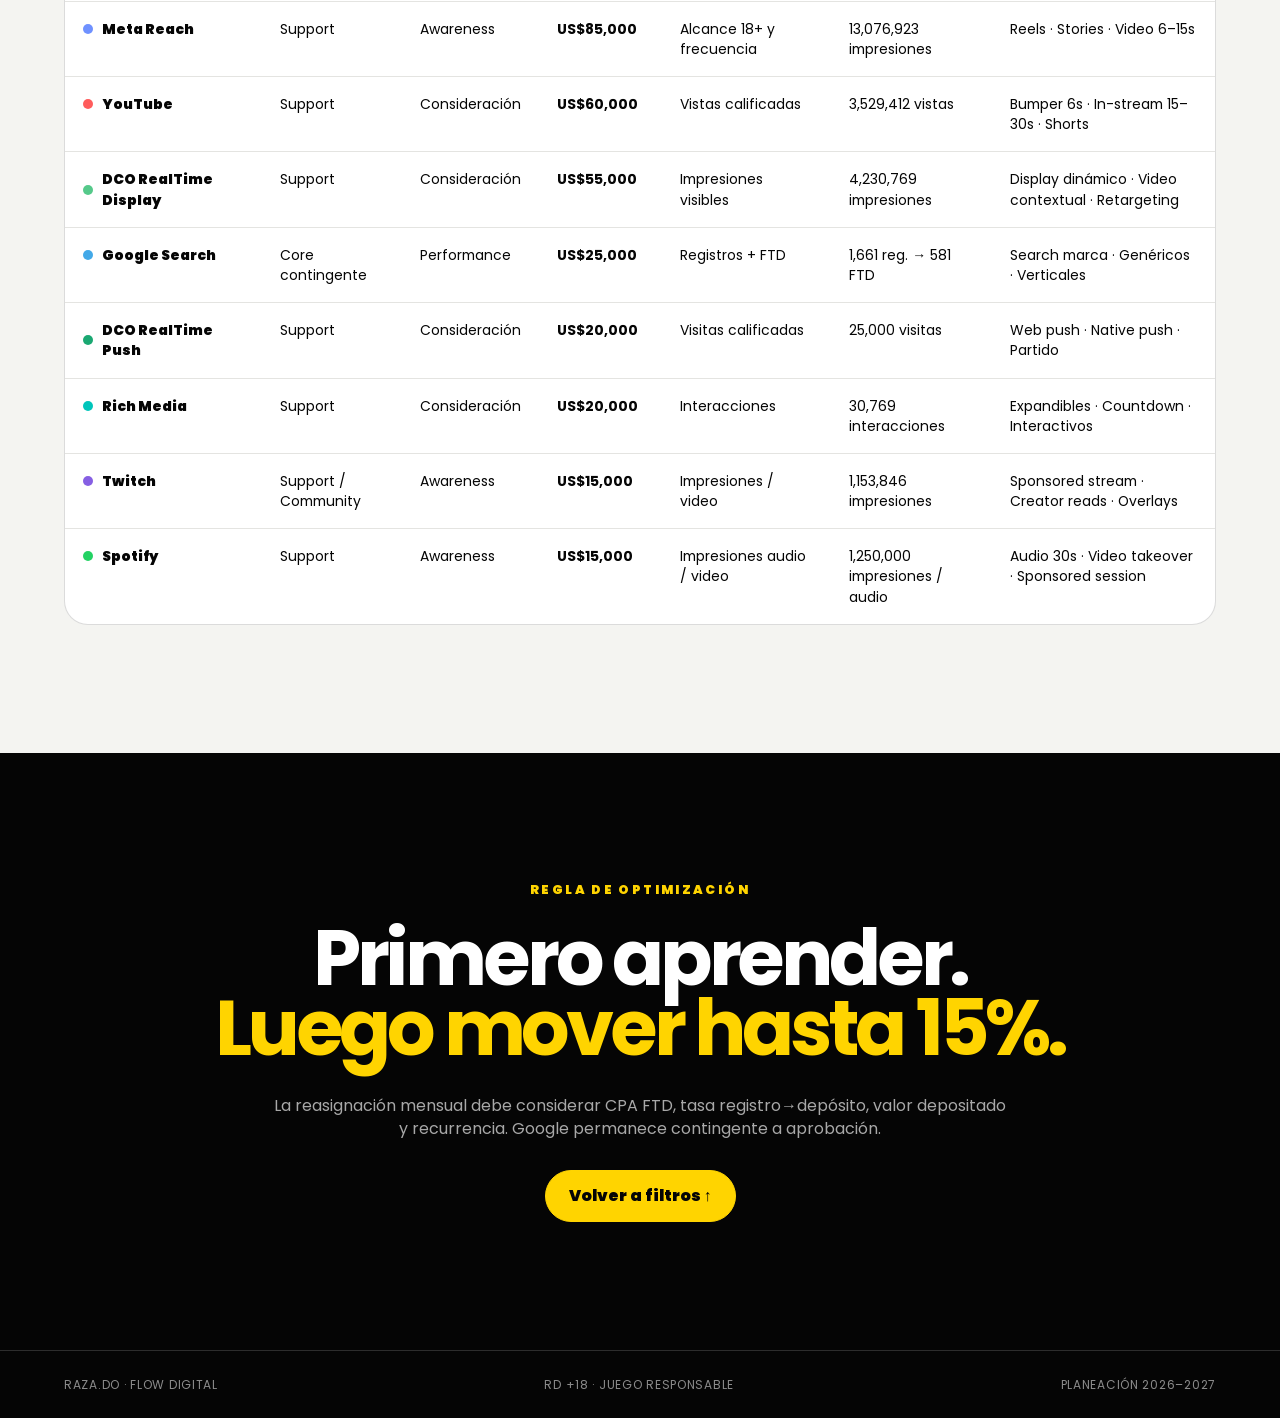
==== commit f2f2ed20: "4117" ====
--- a/flow-digital.html
+++ b/flow-digital.html
@@ -17,6 +17,7 @@
     </a>
     <nav aria-label="Navegación principal">
       <a href="index.html">Documentos</a>
+      <a href="#intro">Intro</a>
       <a href="#estrategia">Estrategia</a>
       <a href="#distribucion">Distribución</a>
       <a href="#inversion">Inversión</a>
@@ -51,6 +52,38 @@
         <div class="orbit orbit-one"></div>
         <div class="orbit orbit-two"></div>
       </div>
+    </section>
+
+    <section class="rule-intro section-light" id="intro" aria-labelledby="rule-title">
+      <div class="rule-heading">
+        <p class="eyebrow eyebrow-dark"><span>POR QUÉ IMPORTA</span><span>7—11—4</span></p>
+        <h2 id="rule-title">La Regla 7-11-4:<br><em>un solo touchpoint nunca es suficiente.</em></h2>
+        <p>Antes de confiar lo suficiente en una marca para actuar, una persona necesita en promedio 7 horas de contenido, 11 puntos de contacto y presencia en 4 canales distintos.</p>
+      </div>
+
+      <div class="rule-grid" aria-label="Componentes de la Regla 7-11-4">
+        <article class="rule-card">
+          <span class="rule-card-number">7</span>
+          <div><h3>Horas</h3><p>De contenido consumido de forma acumulada, no en una sola sesión.</p></div>
+        </article>
+        <article class="rule-card">
+          <span class="rule-card-number">11</span>
+          <div><h3>Contactos</h3><p>Anuncios, búsquedas, piezas, mensajes y recomendaciones que construyen confianza.</p></div>
+        </article>
+        <article class="rule-card">
+          <span class="rule-card-number">4</span>
+          <div><h3>Canales</h3><p>Redes, sitio web, buscadores y referencias de terceros trabajando en conjunto.</p></div>
+        </article>
+      </div>
+
+      <aside class="rule-reference" aria-label="Referencia en video">
+        <div>
+          <p class="eyebrow"><span>REFERENCIA</span></p>
+          <h3>La decisión se construye<br>antes de la conversión.</h3>
+          <p>Por eso la inversión no puede concentrarse en un solo canal ni evaluarse únicamente desde el último clic.</p>
+        </div>
+        <a class="button button-primary" href="https://vt.tiktok.com/ZS4NrgmYm/" target="_blank" rel="noopener">Ver video en TikTok <span aria-hidden="true">↗</span></a>
+      </aside>
     </section>
 
     <section class="strategy section-light" id="estrategia" aria-labelledby="strategy-title">
--- a/styles.css
+++ b/styles.css
@@ -70,6 +70,25 @@
 .orbit-one { width: 620px; height: 620px; }
 .orbit-two { width: 780px; height: 780px; border-style: dashed; animation: rotate 28s linear infinite; }
 @keyframes rotate { to { transform: rotate(360deg); } }
+
+.rule-intro { border-bottom: 1px solid var(--line-light); scroll-margin-top: 74px; }
+.rule-heading { max-width: var(--max); margin: 0 auto 58px; display: grid; grid-template-columns: minmax(0,1.15fr) minmax(320px,.55fr); column-gap: clamp(45px,8vw,120px); align-items: end; }
+.rule-heading .eyebrow { grid-column: 1 / -1; }
+.rule-heading h2 { margin: 0; font-size: clamp(3.4rem,7vw,7.2rem); line-height: .89; letter-spacing: -.06em; }
+.rule-heading h2 em { color: var(--ink); font-style: normal; text-decoration: underline; text-decoration-color: var(--yellow); text-decoration-thickness: .13em; text-underline-offset: .08em; }
+.rule-heading > p:last-child { max-width: 520px; margin: 0; color: var(--muted-light); font-size: clamp(1rem,1.35vw,1.2rem); }
+.rule-grid { max-width: var(--max); margin: 0 auto; display: grid; grid-template-columns: repeat(3,1fr); gap: 16px; }
+.rule-card { min-height: 310px; padding: clamp(25px,3vw,38px); display: flex; flex-direction: column; justify-content: space-between; gap: 40px; border: 1px solid var(--line-light); border-radius: var(--radius); background: var(--white); }
+.rule-card-number { color: var(--ink); font-size: clamp(5rem,8vw,8.5rem); line-height: .75; font-weight: 950; letter-spacing: -.07em; }
+.rule-card h3 { margin: 0 0 10px; font-size: clamp(1.45rem,2vw,2rem); line-height: 1; }
+.rule-card p { max-width: 350px; margin: 0; color: var(--muted-light); }
+.rule-card:nth-child(2) { background: var(--yellow); border-color: var(--yellow); }
+.rule-card:nth-child(2) p { color: #574900; }
+.rule-reference { max-width: var(--max); margin: 16px auto 0; padding: clamp(28px,4vw,52px); display: flex; align-items: end; justify-content: space-between; gap: 40px; border-radius: var(--radius); background: var(--ink); color: var(--white); }
+.rule-reference .eyebrow { margin-bottom: 22px; }
+.rule-reference h3 { margin: 0; font-size: clamp(2rem,4vw,4.4rem); line-height: .94; letter-spacing: -.05em; }
+.rule-reference div > p:last-child { max-width: 650px; margin: 24px 0 0; color: var(--muted-dark); }
+.rule-reference .button { flex: 0 0 auto; }
 
 .section-heading { max-width: var(--max); margin: 0 auto 62px; display: grid; grid-template-columns: minmax(320px,.8fr) minmax(420px,1.2fr); gap: 80px; align-items: end; }
 .section-heading-wide { grid-template-columns: 1fr .65fr; }
@@ -264,6 +283,7 @@
 .document-grid { max-width: var(--max); margin: 0 auto; display: grid; grid-template-columns: repeat(12,1fr); gap: 18px; }
 .document-card { min-height: 440px; display: flex; flex-direction: column; padding: clamp(24px,3vw,42px); border: 1px solid var(--line-light); border-radius: 32px; background: var(--white); color: var(--ink); }
 .document-card-featured { grid-column: span 8; position: relative; overflow: hidden; box-shadow: 0 18px 60px rgba(0,0,0,.08); transition: transform .22s ease, box-shadow .22s ease; }
+.document-card-featured.document-card-half { grid-column: span 6; }
 .document-card-featured::after { content: "↗"; position: absolute; top: 28px; right: 30px; width: 54px; height: 54px; display: grid; place-items: center; border-radius: 50%; background: var(--yellow); font-size: 1.4rem; font-weight: 900; transition: transform .22s ease; }
 .document-card-featured:hover, .document-card-featured:focus-visible { transform: translateY(-6px); box-shadow: 0 28px 80px rgba(0,0,0,.14); outline: 3px solid rgba(255,212,0,.45); outline-offset: 3px; }
 .document-card-featured:hover::after { transform: rotate(45deg); }
@@ -304,6 +324,11 @@
   .hero { grid-template-columns: 1fr; min-height: auto; }
   .hero-visual { min-height: 590px; }
   .hero-image-shell { width: min(86vw,430px); }
+  .rule-heading { grid-template-columns: 1fr; row-gap: 28px; }
+  .rule-heading .eyebrow { grid-column: auto; }
+  .rule-grid { grid-template-columns: 1fr; }
+  .rule-card { min-height: 250px; }
+  .rule-reference { align-items: flex-start; flex-direction: column; }
   .section-heading, .section-heading-wide, .section-heading-inline { grid-template-columns: 1fr; gap: 28px; }
   .journey { grid-template-columns: 1fr 1fr; }
   .filters { grid-template-columns: 1fr 1fr; }
@@ -315,7 +340,7 @@
   .library-hero { grid-template-columns: minmax(0,1fr); min-height: auto; }
   .library-hero-copy { min-width: 0; }
   .library-count { min-height: 200px; }
-  .document-card-featured, .document-card-empty { grid-column: 1 / -1; }
+  .document-card-featured, .document-card-featured.document-card-half, .document-card-empty { grid-column: 1 / -1; }
   .library-callout { grid-template-columns: 1fr; }
   .dashboard-subheading, .distribution-grid { grid-template-columns: 1fr; }
   .dashboard-subheading { gap: 26px; }
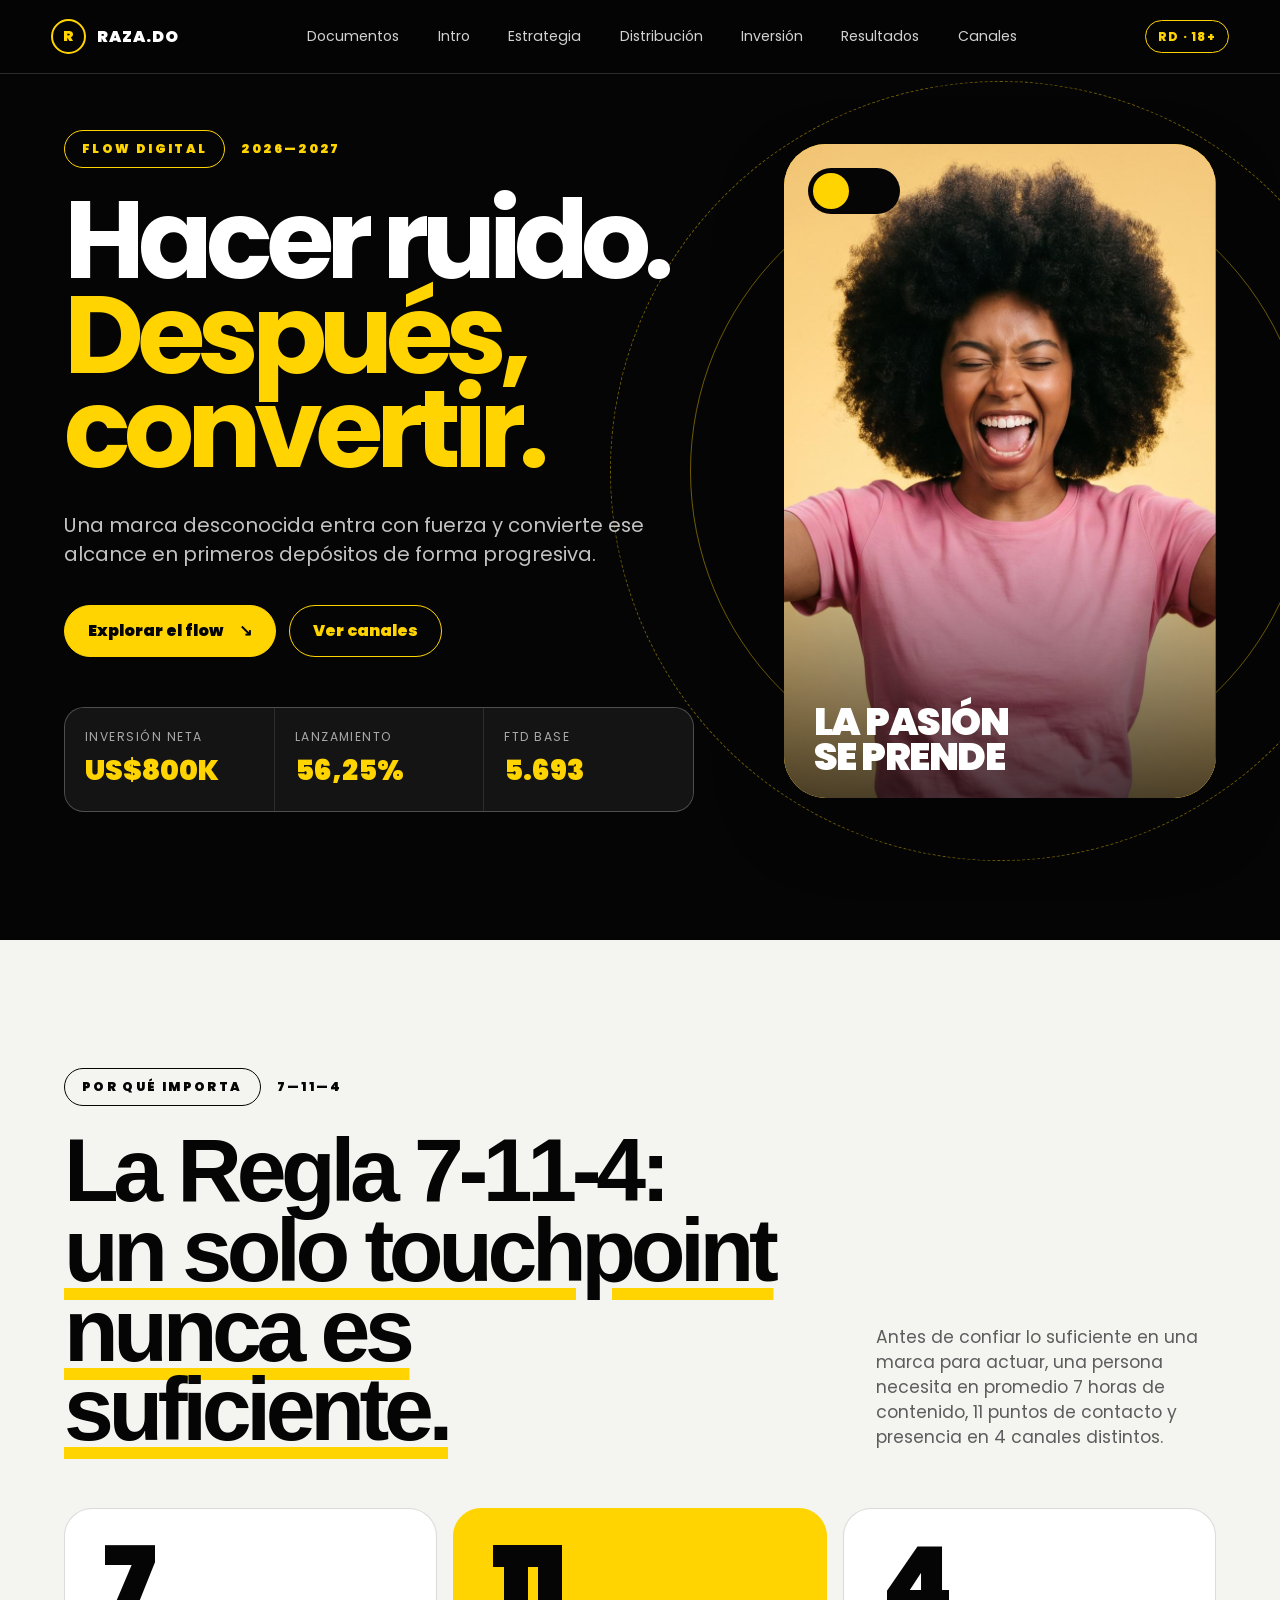
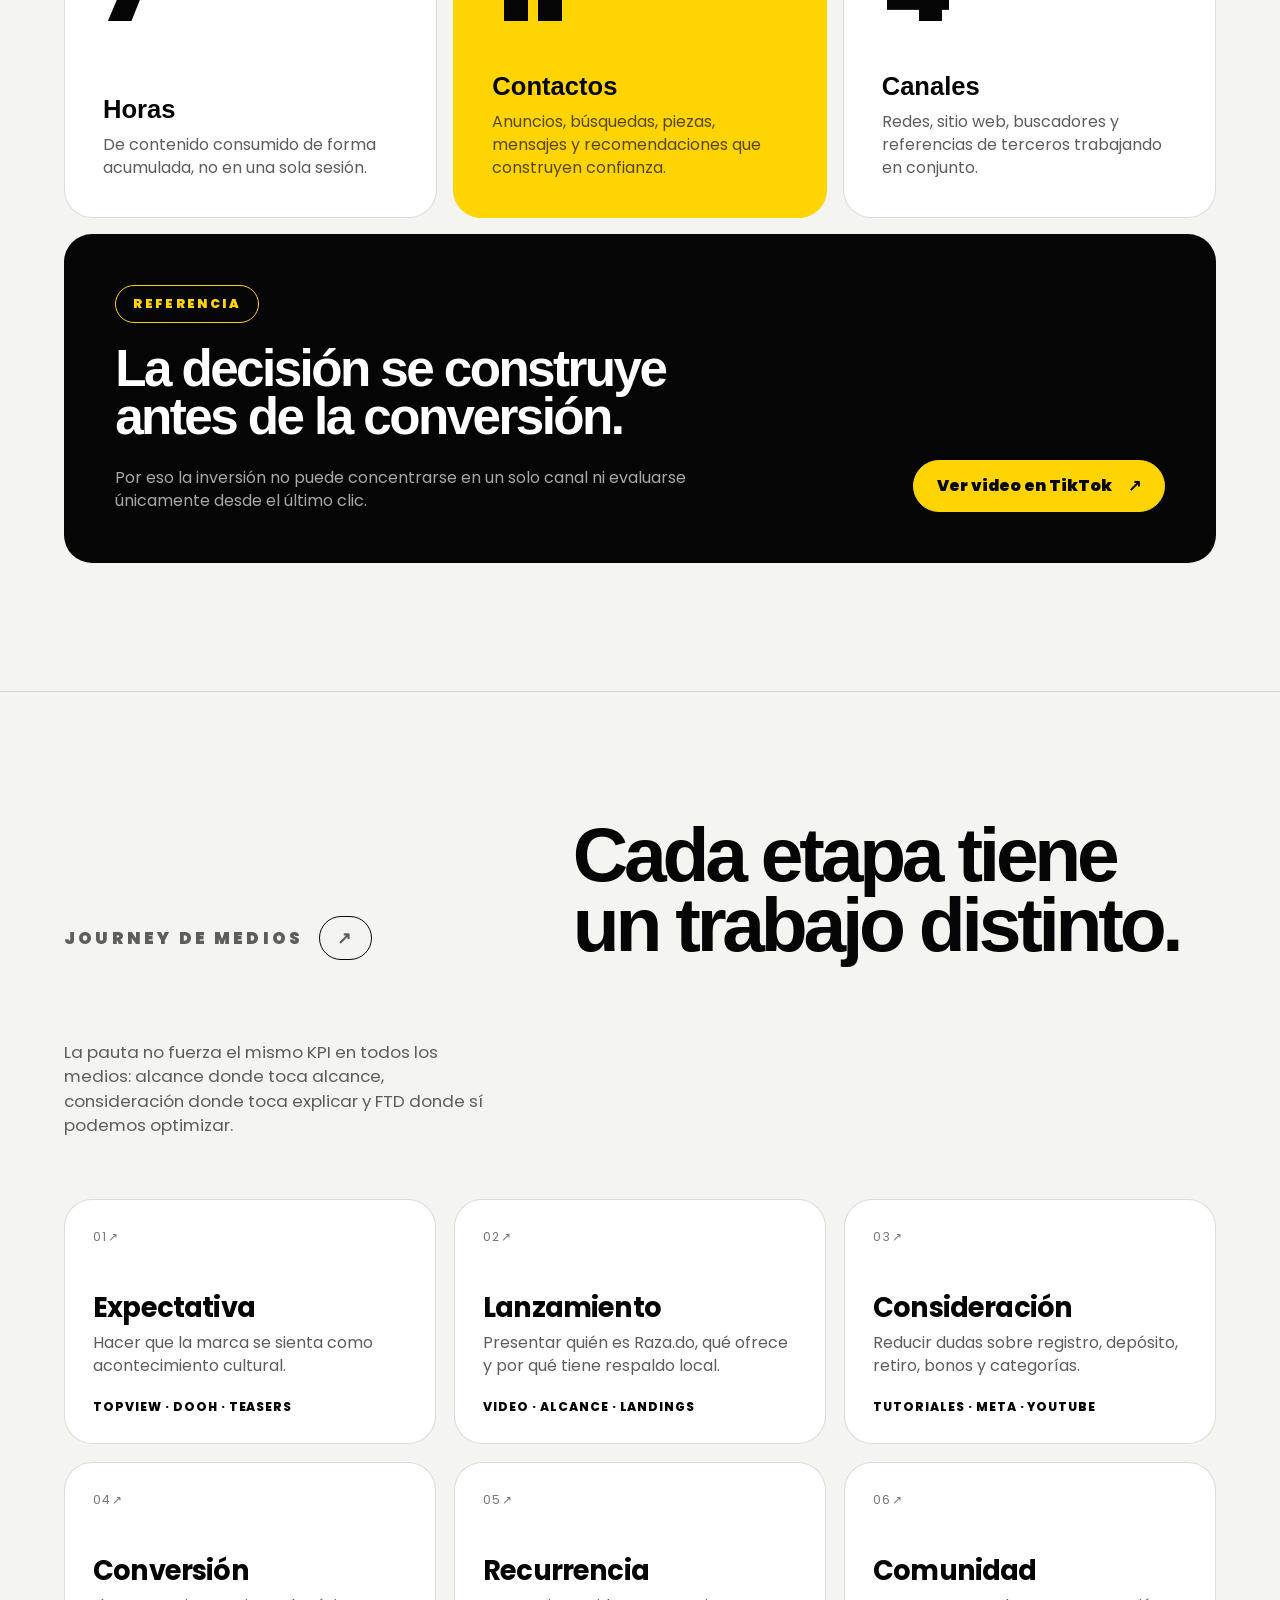
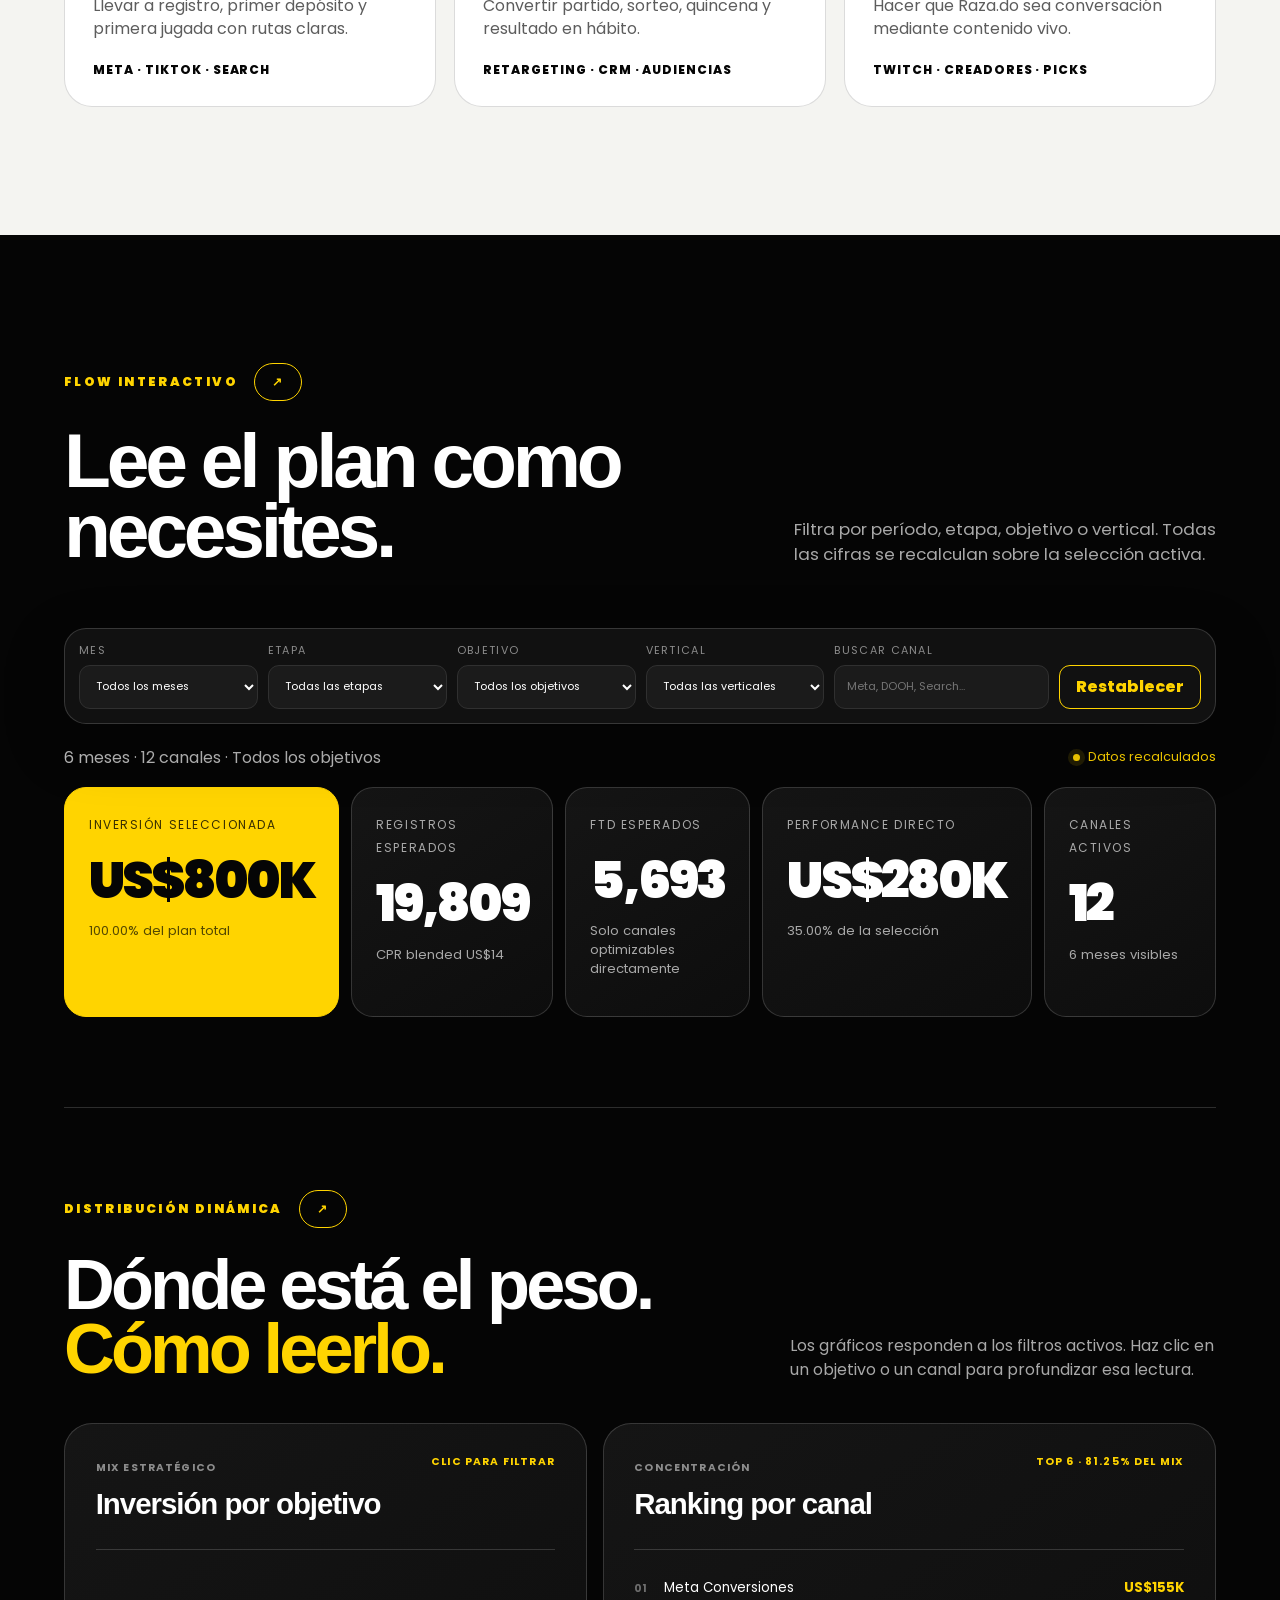
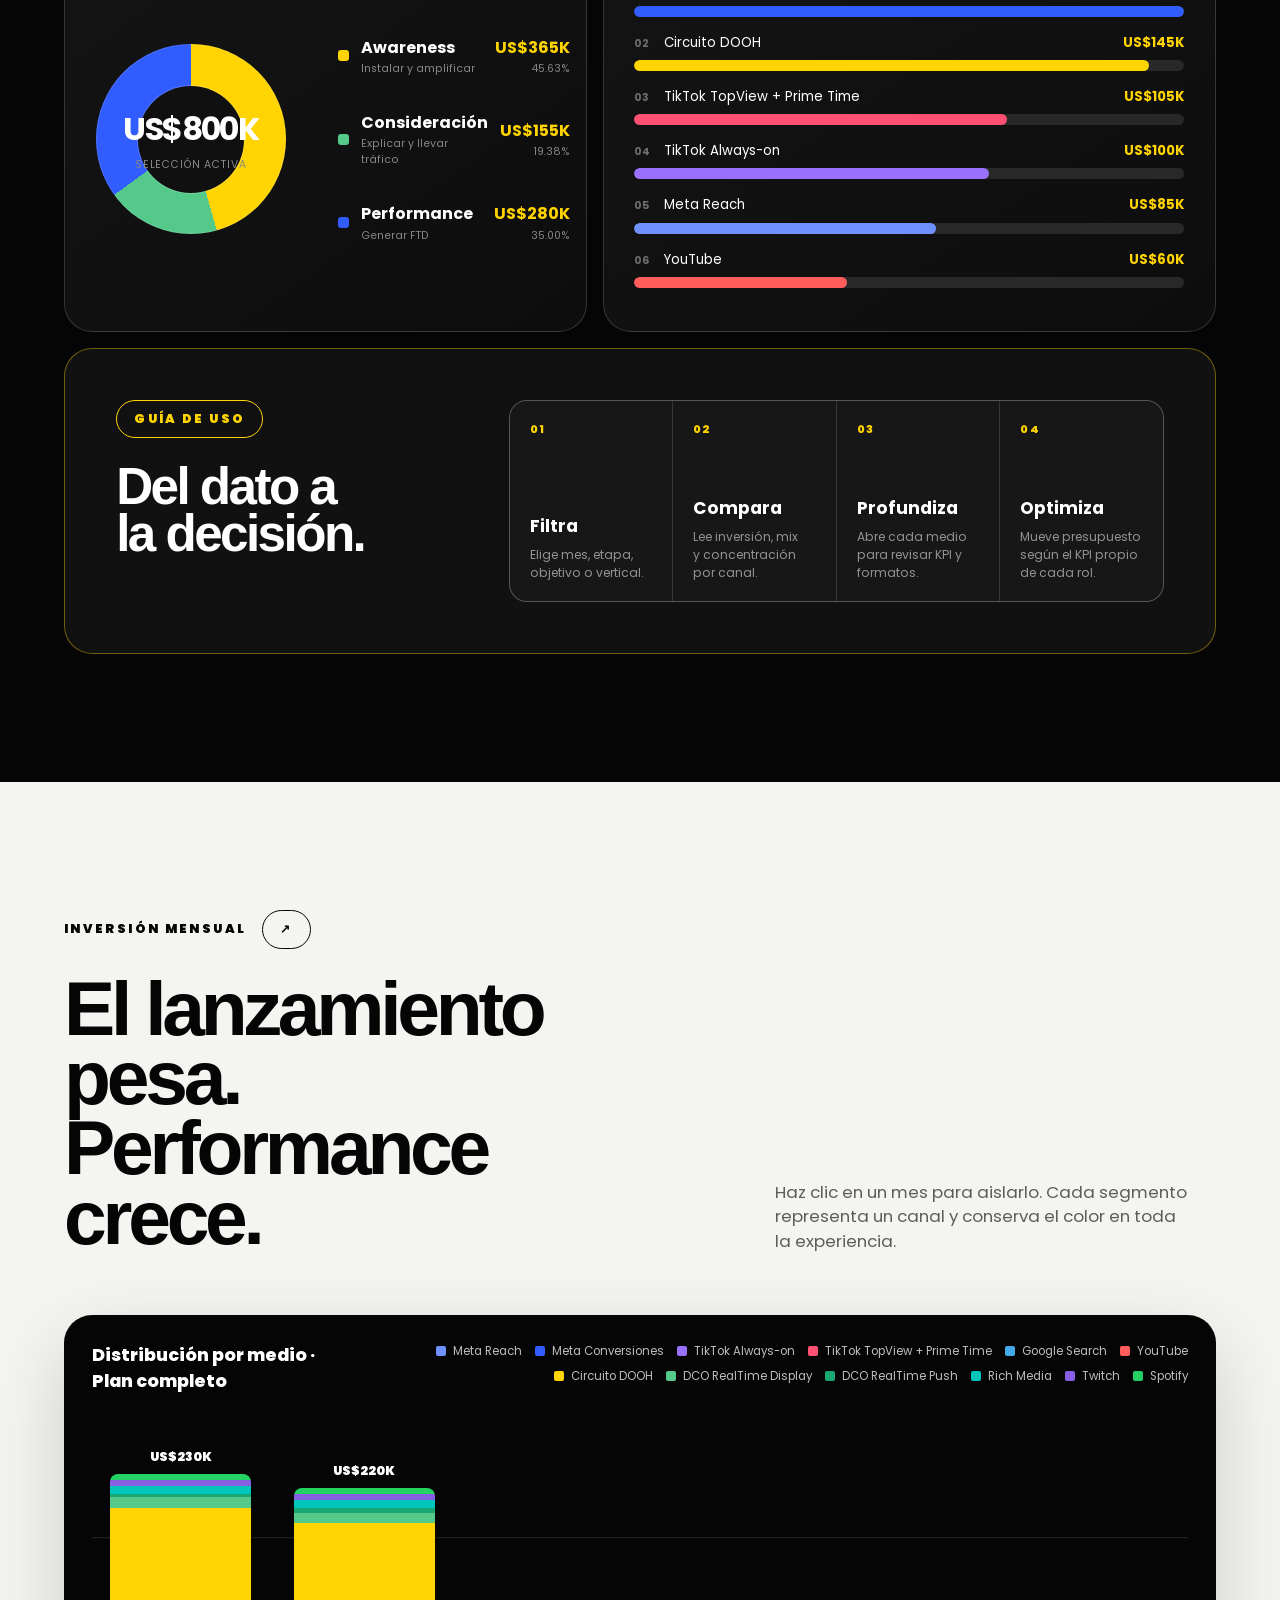
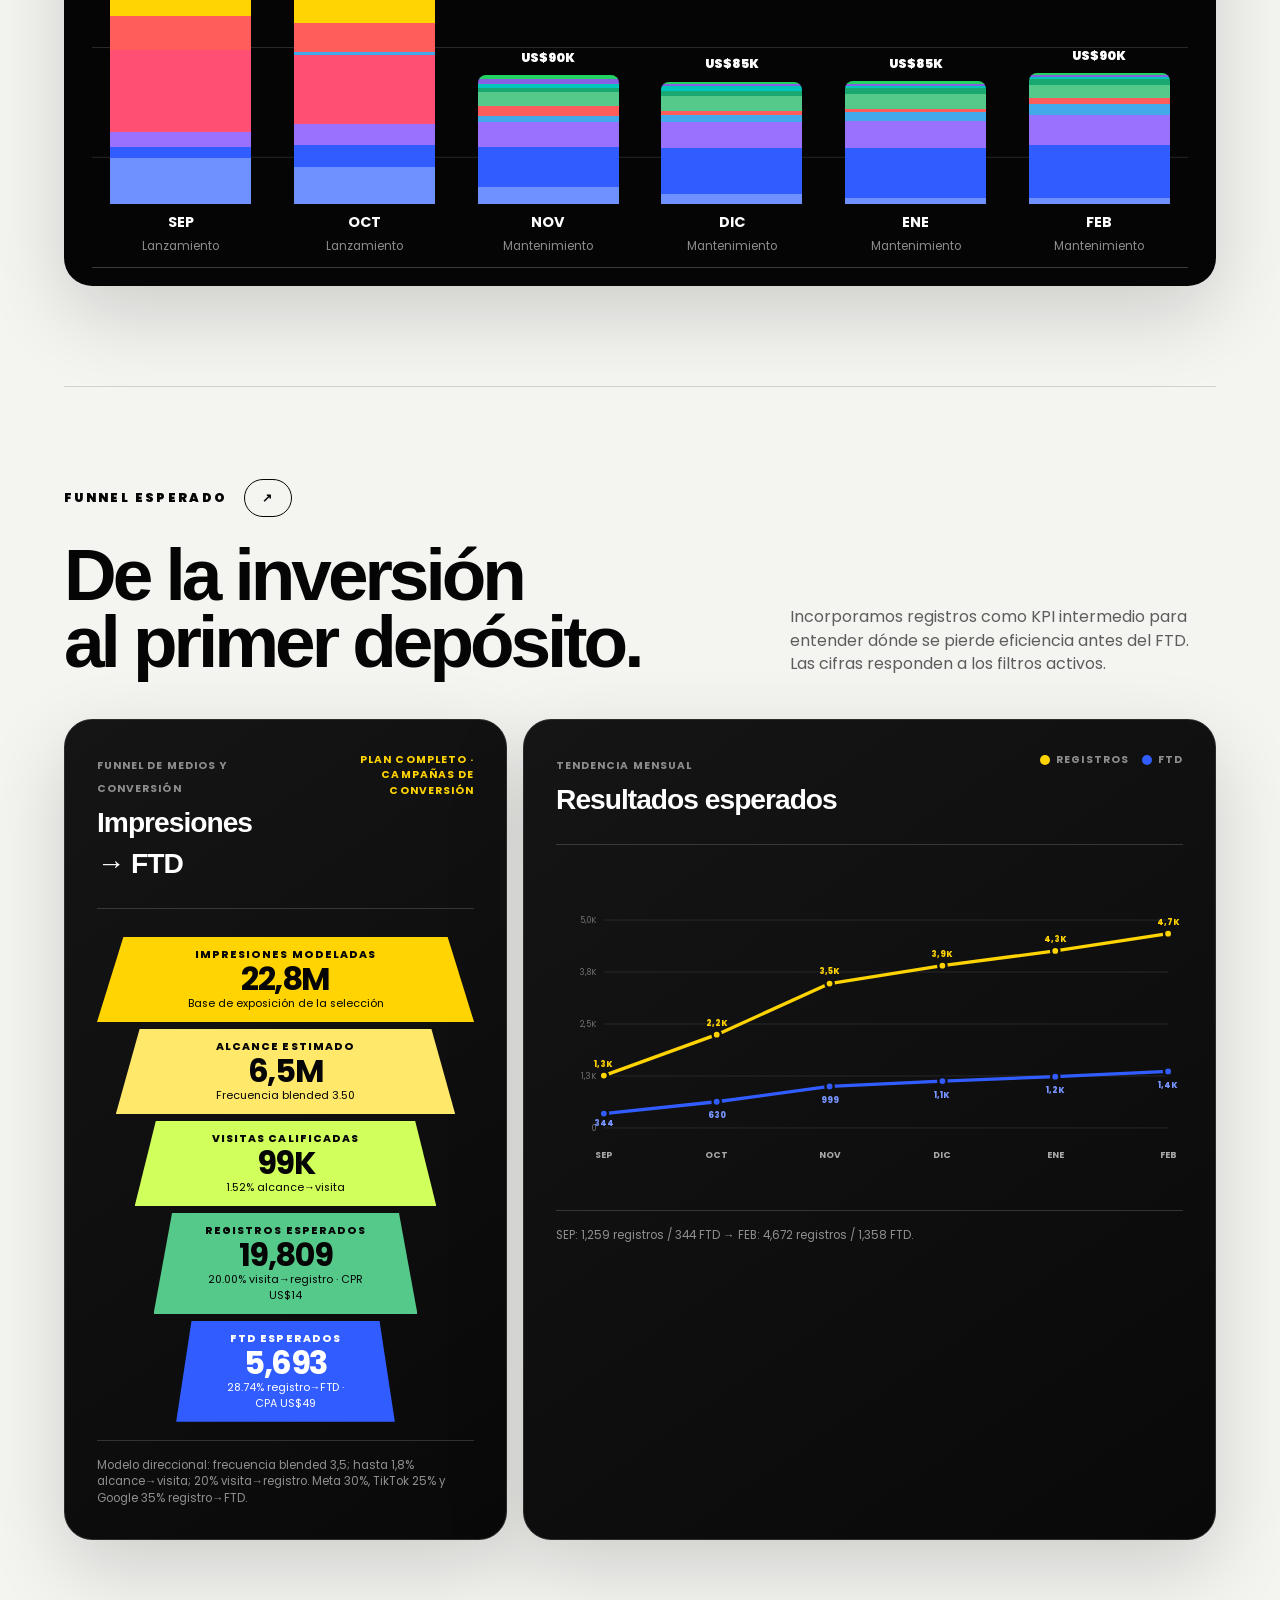
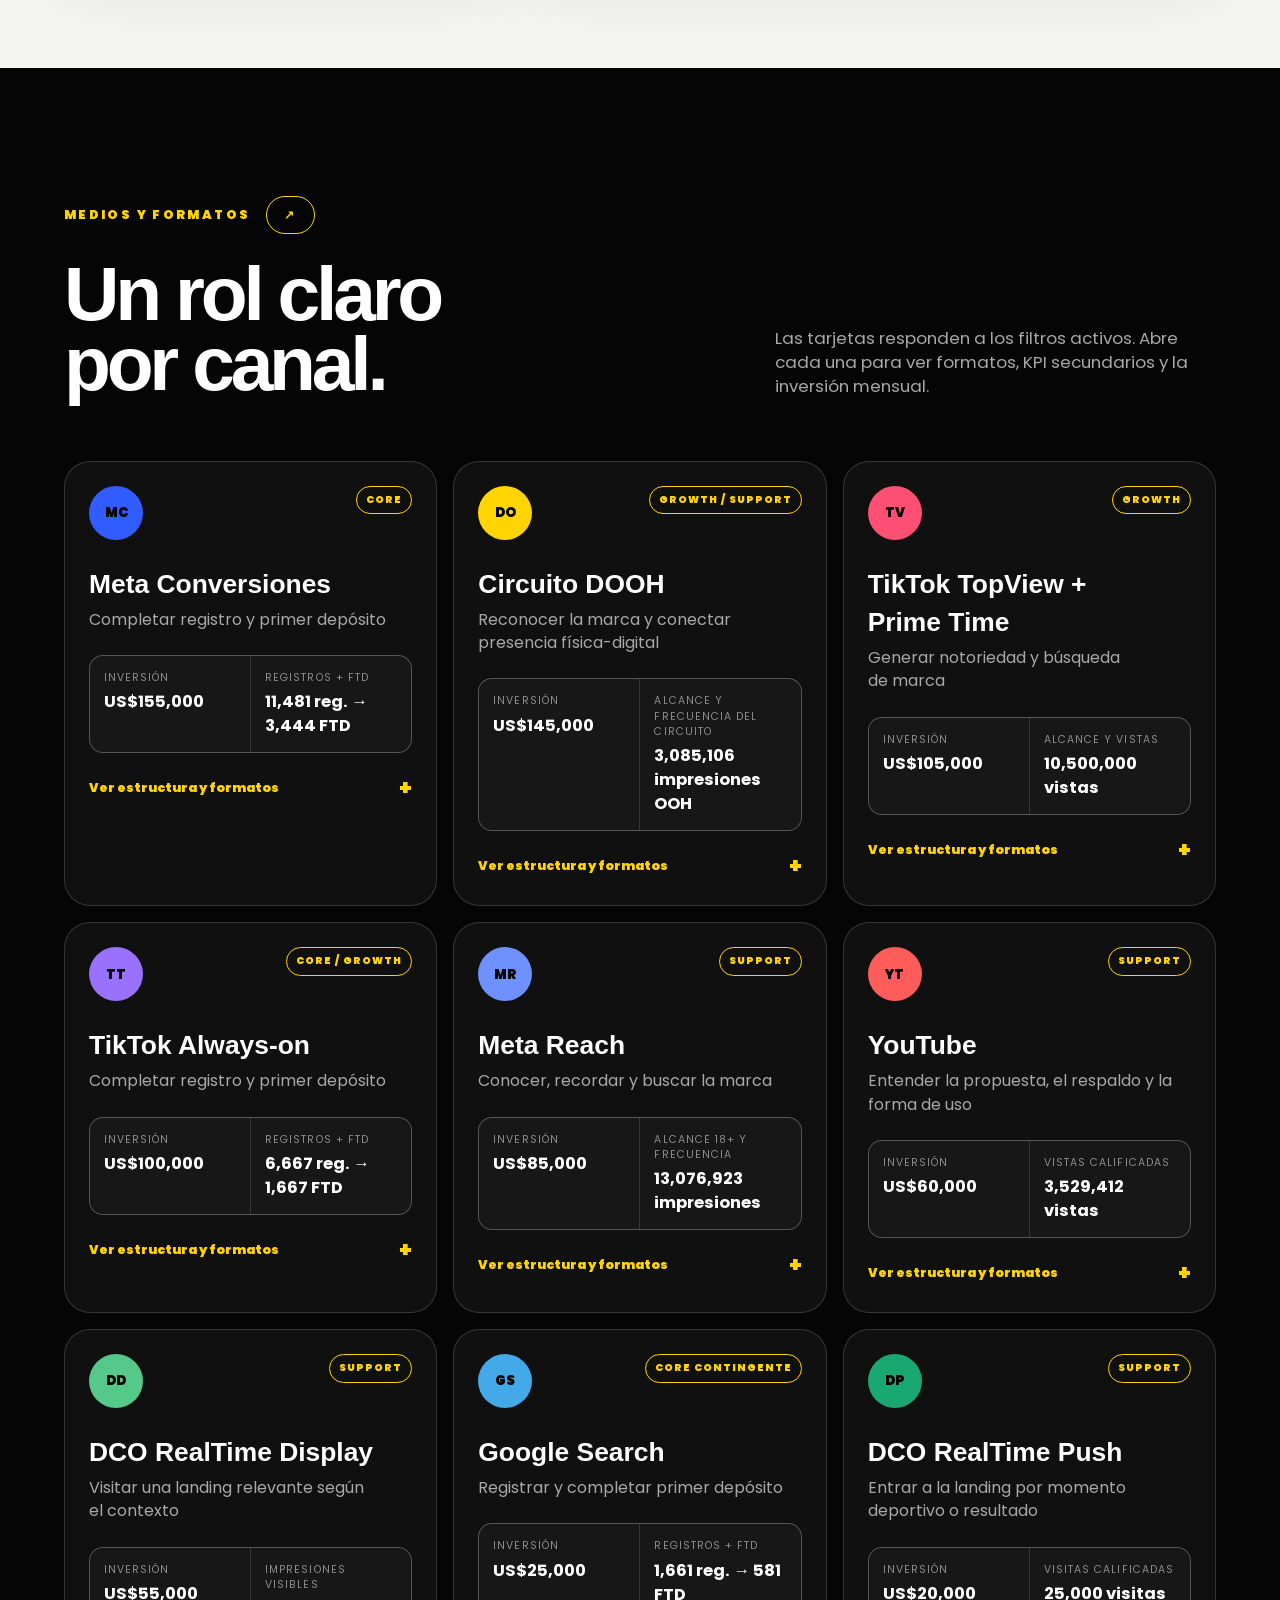
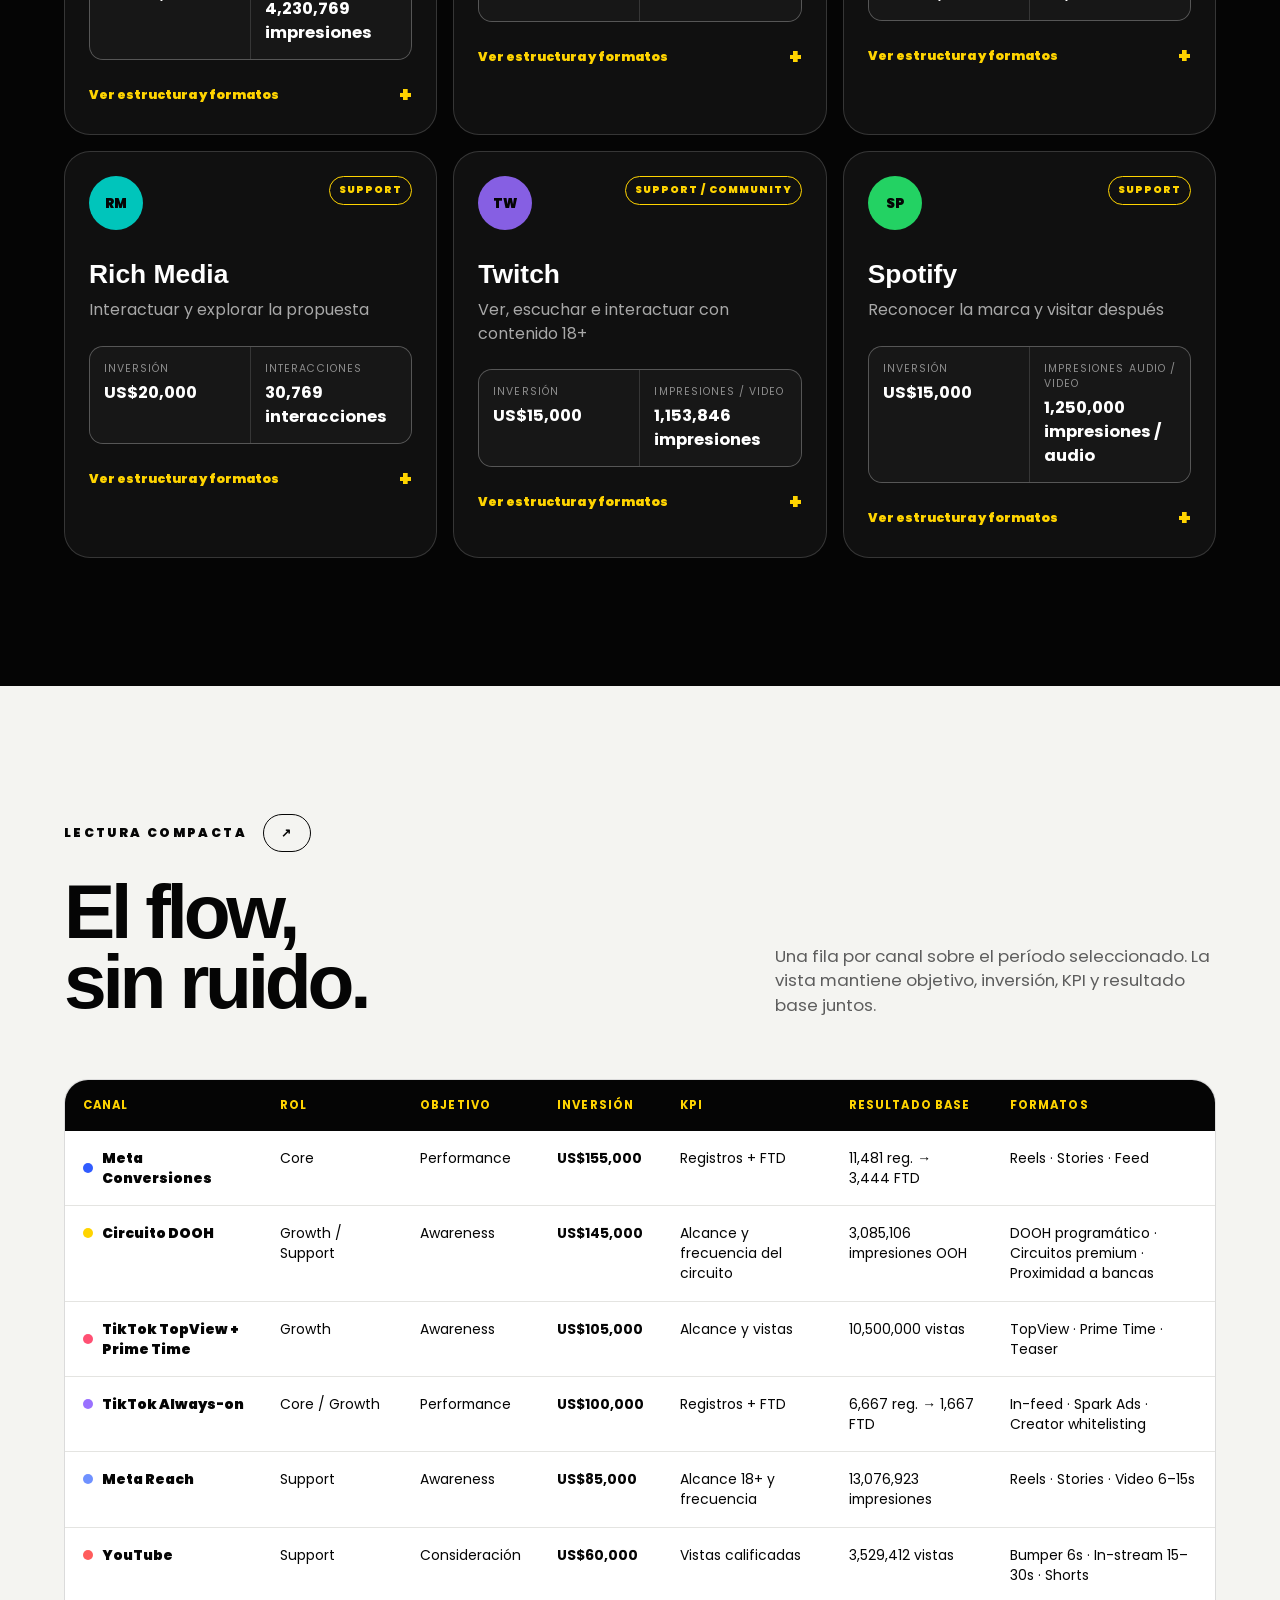
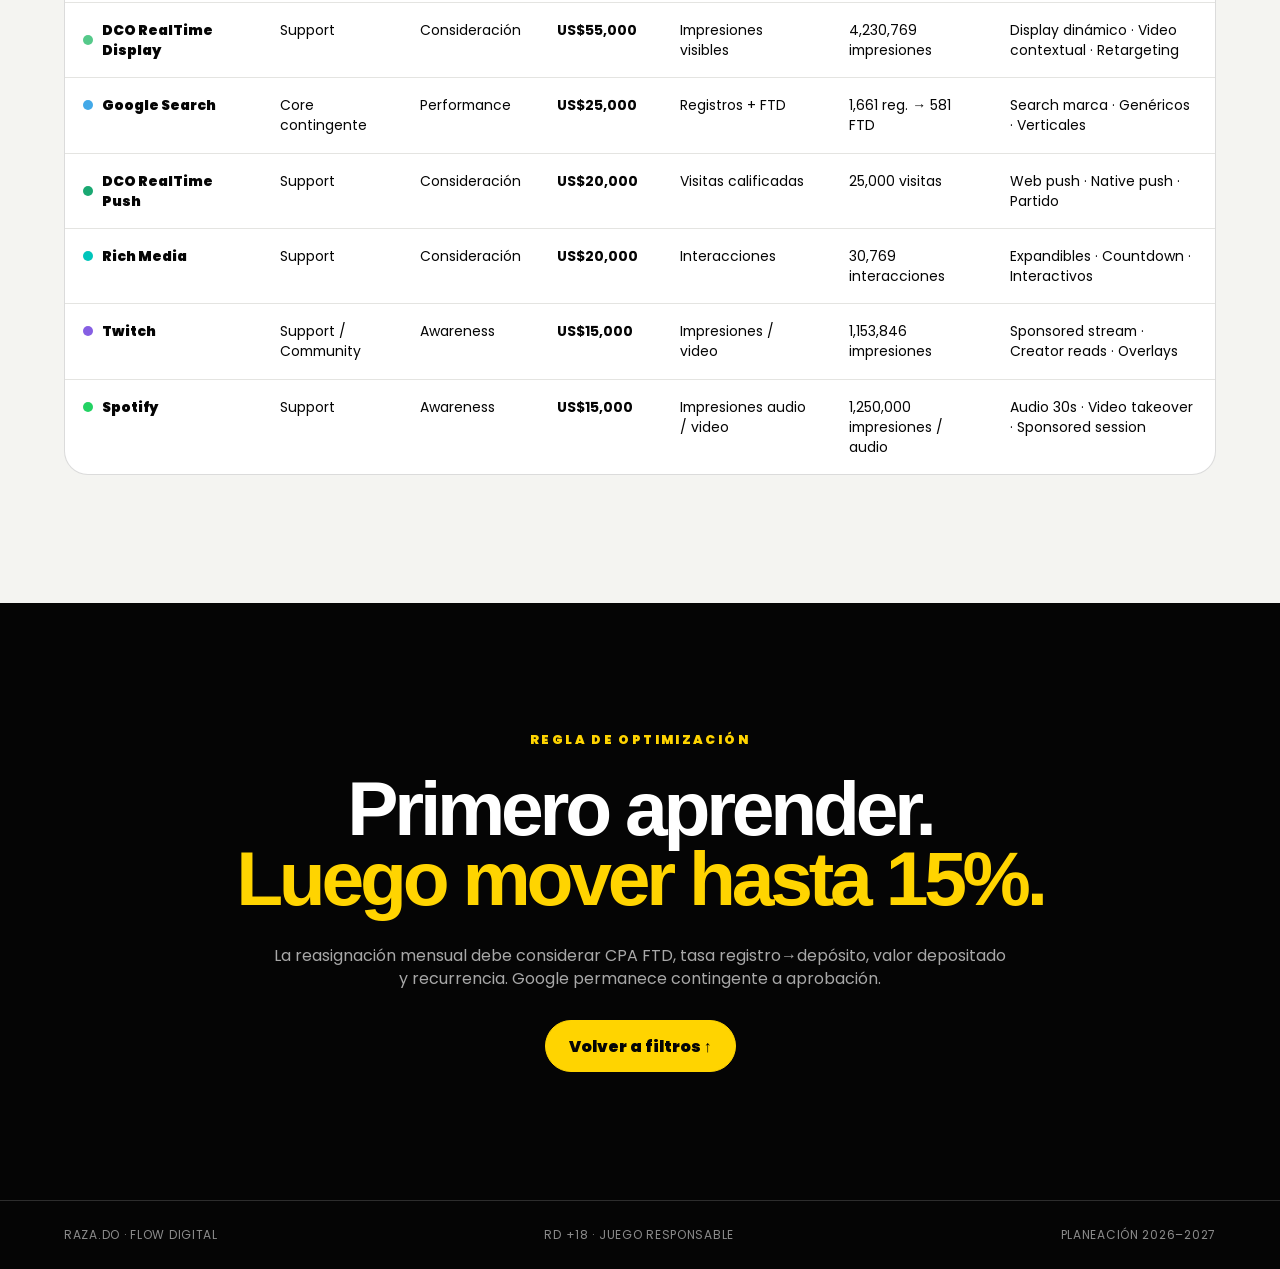
==== commit ab0c6d40: "d" ====
--- a/flow-digital.html
+++ b/flow-digital.html
@@ -7,7 +7,7 @@
   <title>Raza.do | Flow digital interactivo</title>
   <link rel="stylesheet" href="styles.css">
 </head>
-<body>
+<body class="flow-page">
   <a class="skip-link" href="#flow">Saltar al flow</a>
 
   <header class="site-header">
--- a/styles.css
+++ b/styles.css
@@ -49,6 +49,8 @@
 h1, h2, h3, p { text-wrap: pretty; }
 h1 { margin: 0; font-size: clamp(4rem,8.6vw,9rem); line-height: .86; letter-spacing: -.065em; font-weight: 850; }
 h1 em, h2 em { color: var(--yellow); font-style: normal; }
+.flow-page h1 { font-weight: 700; }
+.flow-page h2, .flow-page h3 { font-weight: 600; }
 .hero-lead { max-width: 670px; margin: 34px 0 0; color: #c2c2c2; font-size: clamp(1rem,1.55vw,1.35rem); }
 .hero-actions { display: flex; flex-wrap: wrap; gap: 13px; margin-top: 36px; }
 .button { display: inline-flex; align-items: center; justify-content: center; gap: 16px; min-height: 52px; padding: 0 23px; border-radius: 999px; border: 1px solid var(--yellow); font-weight: 850; transition: transform .2s ease, background .2s ease, color .2s ease; }
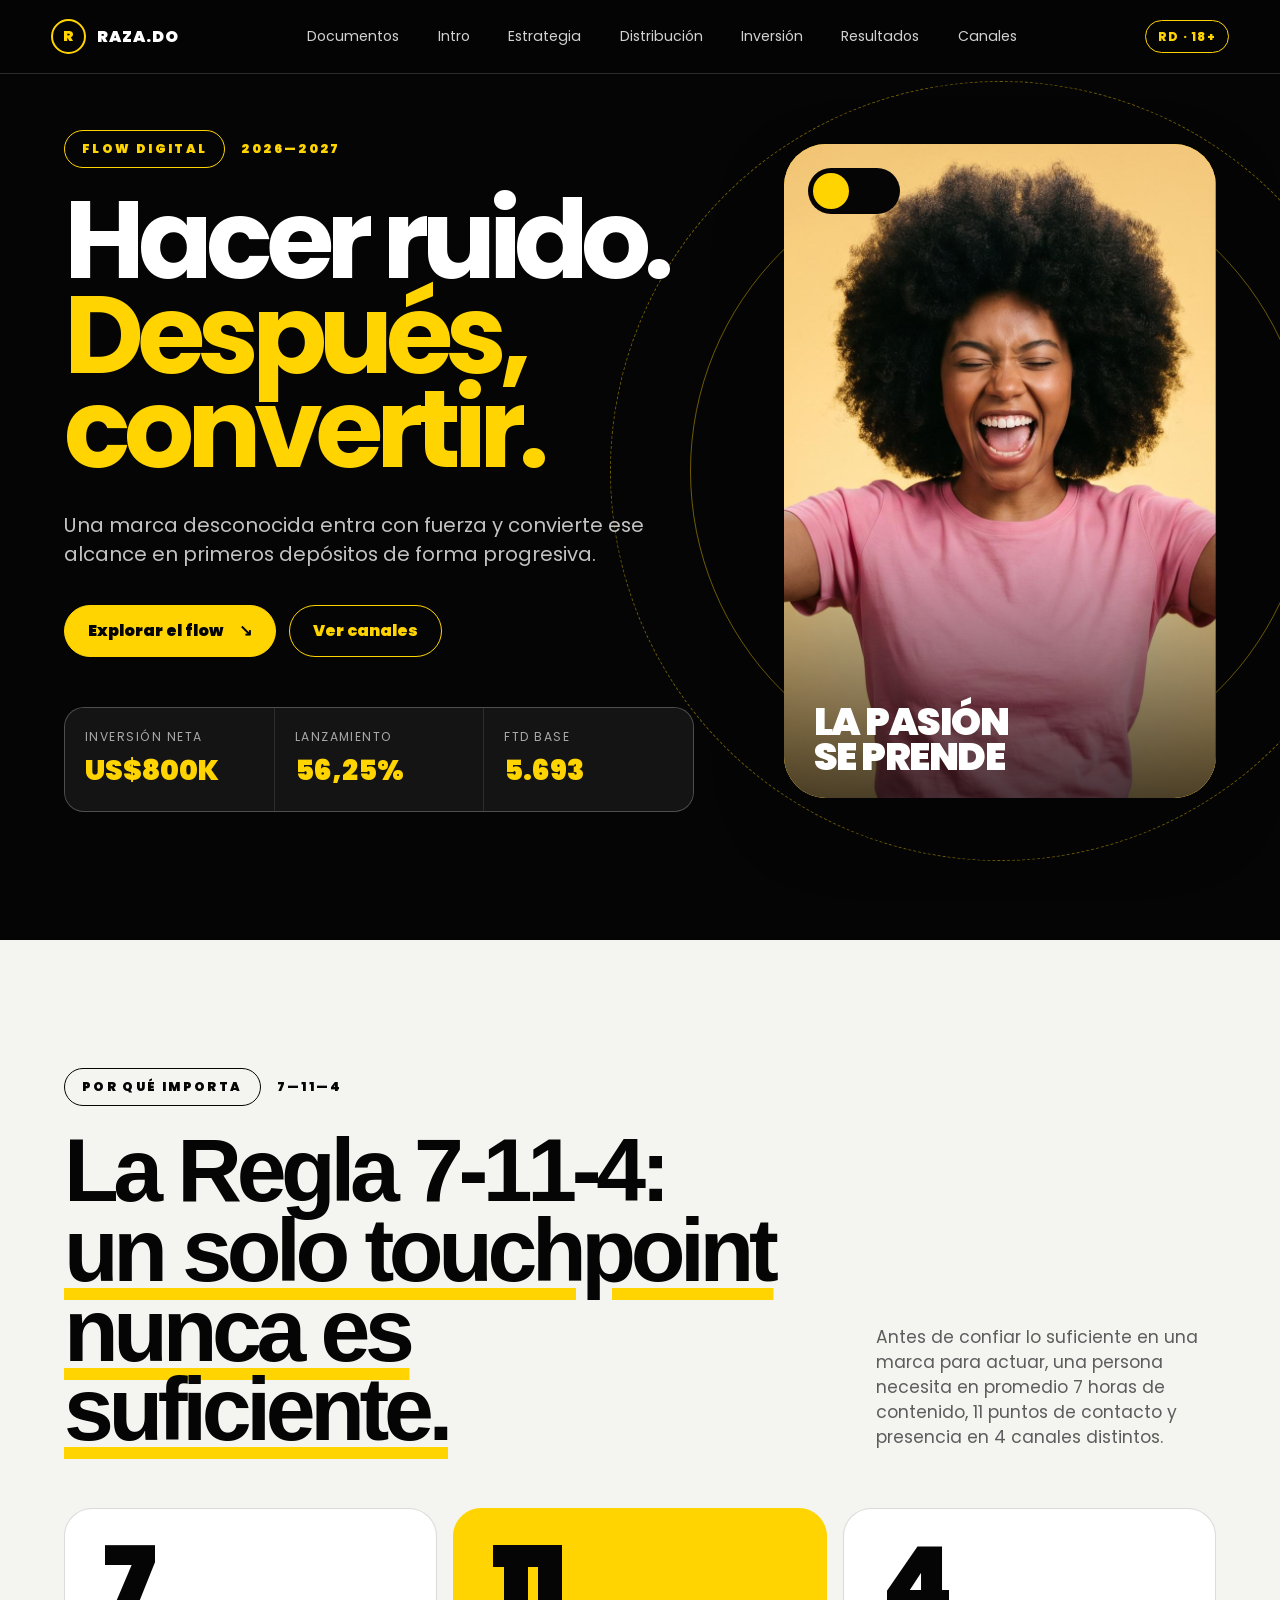
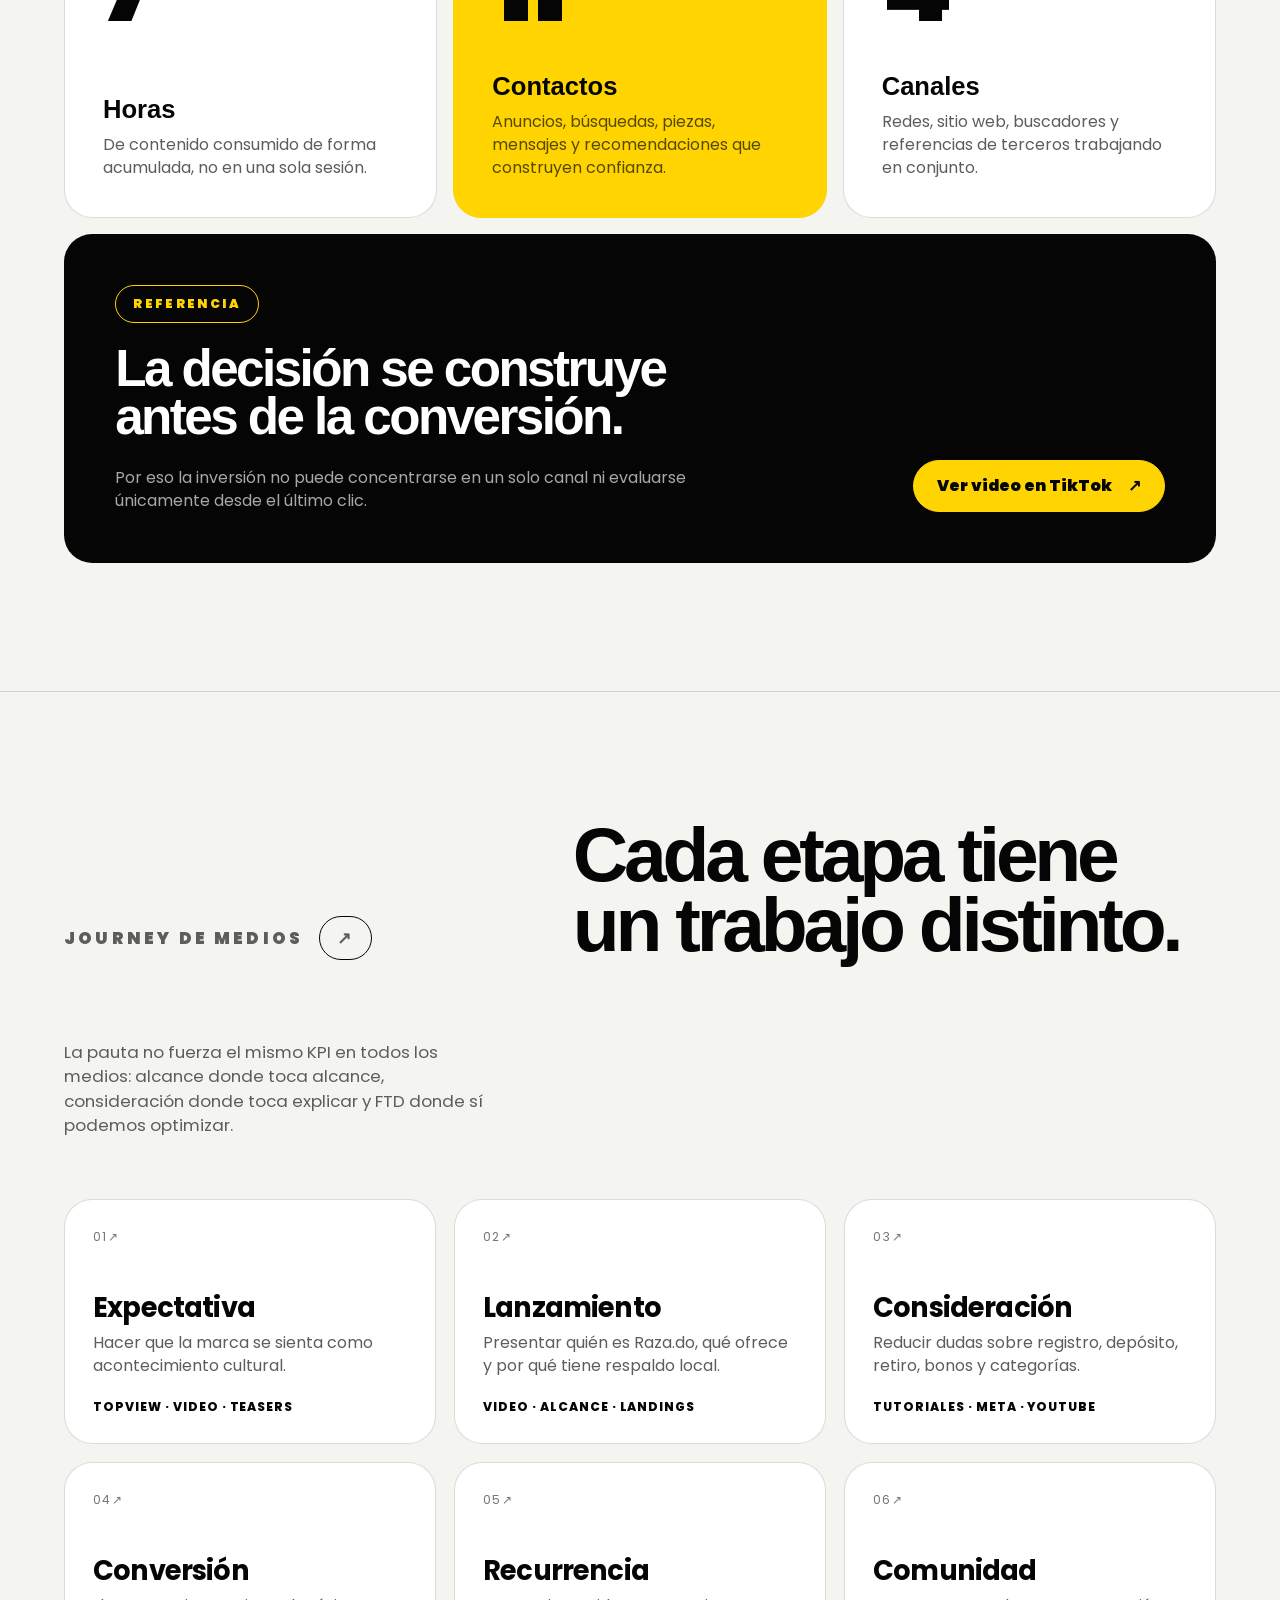
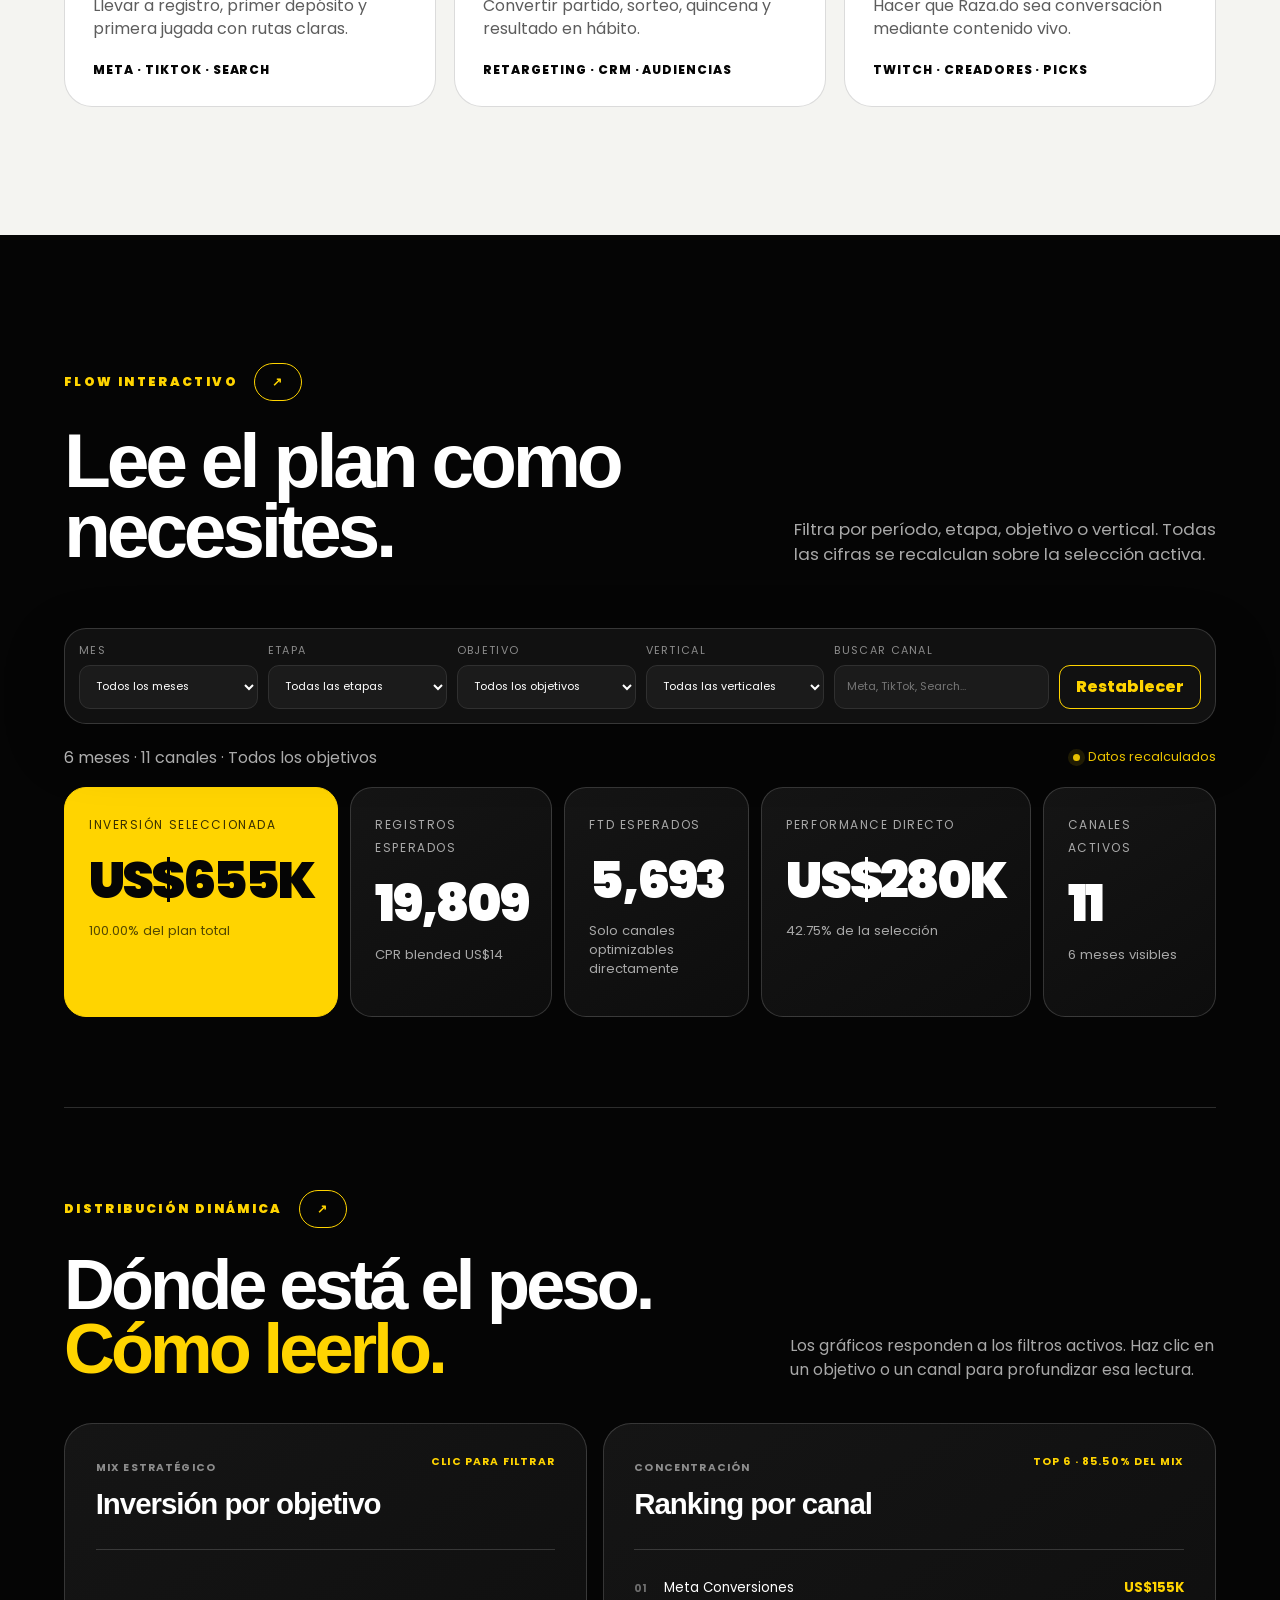
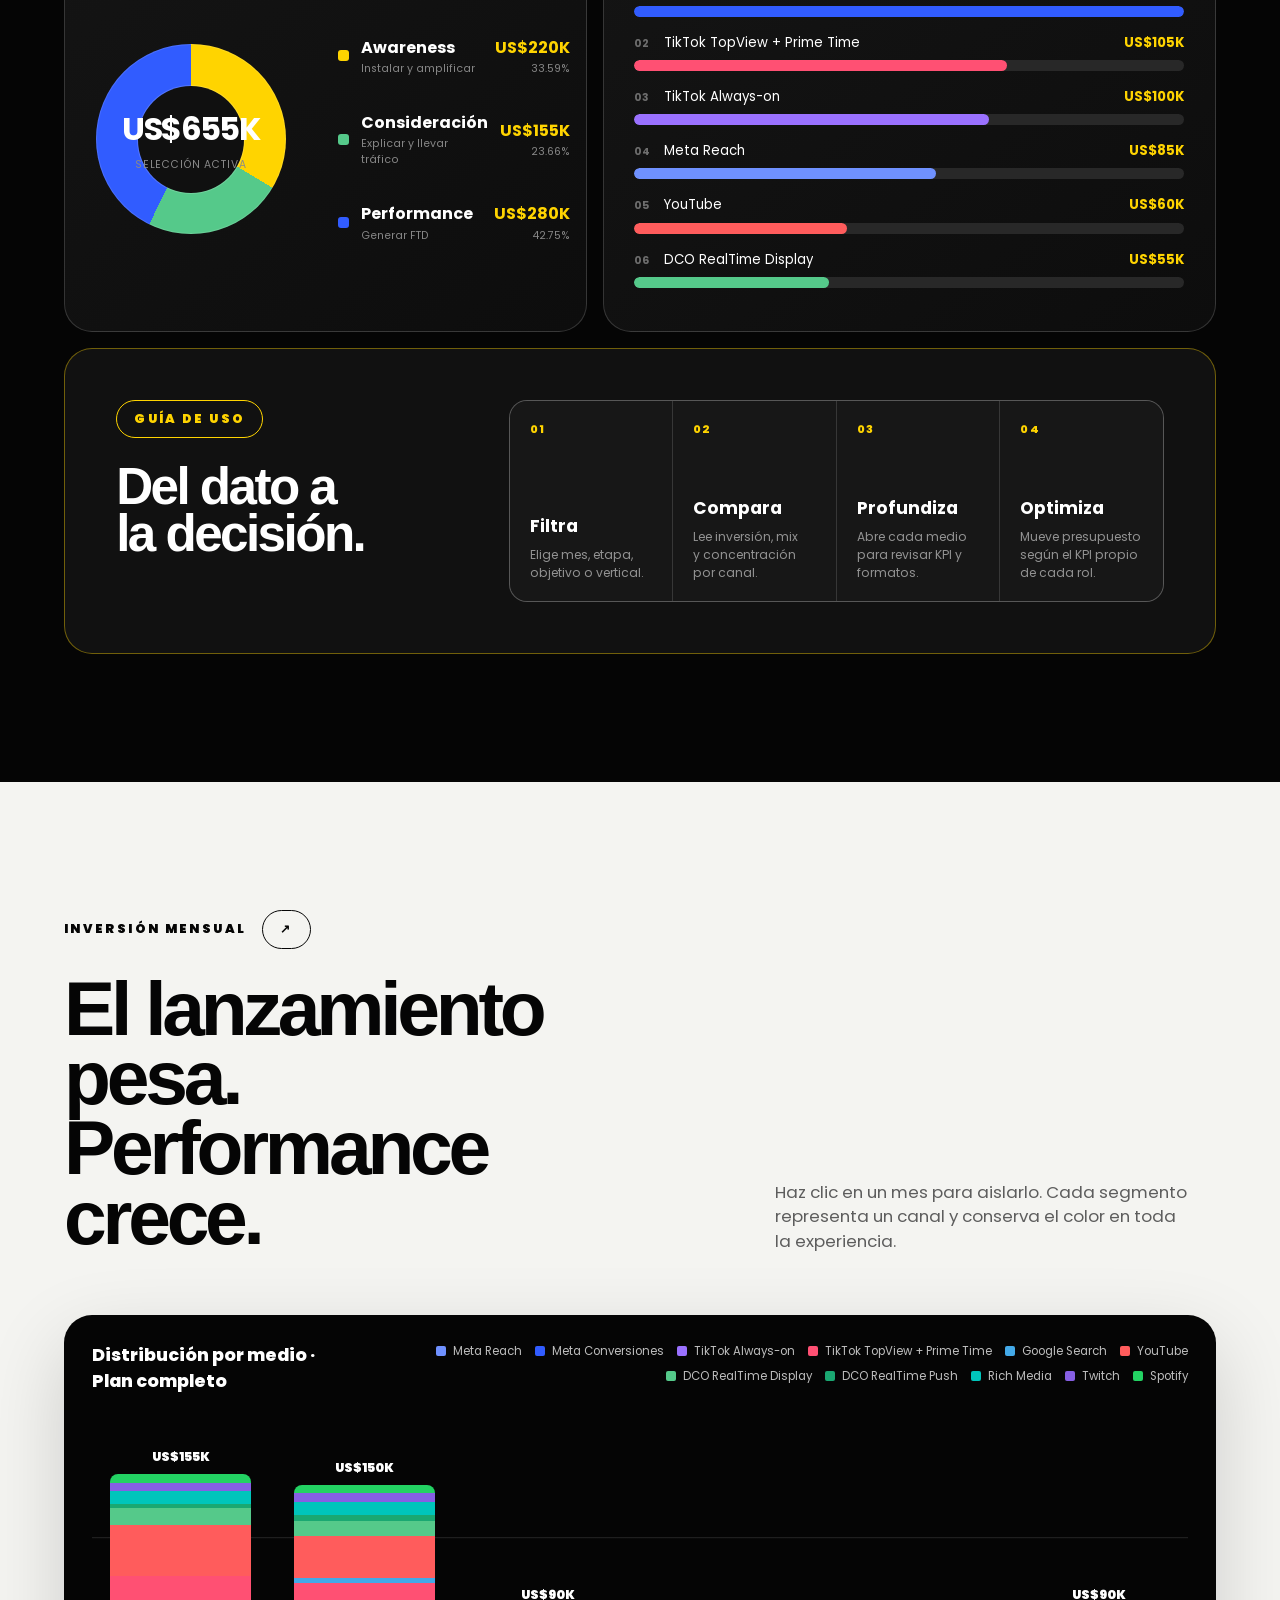
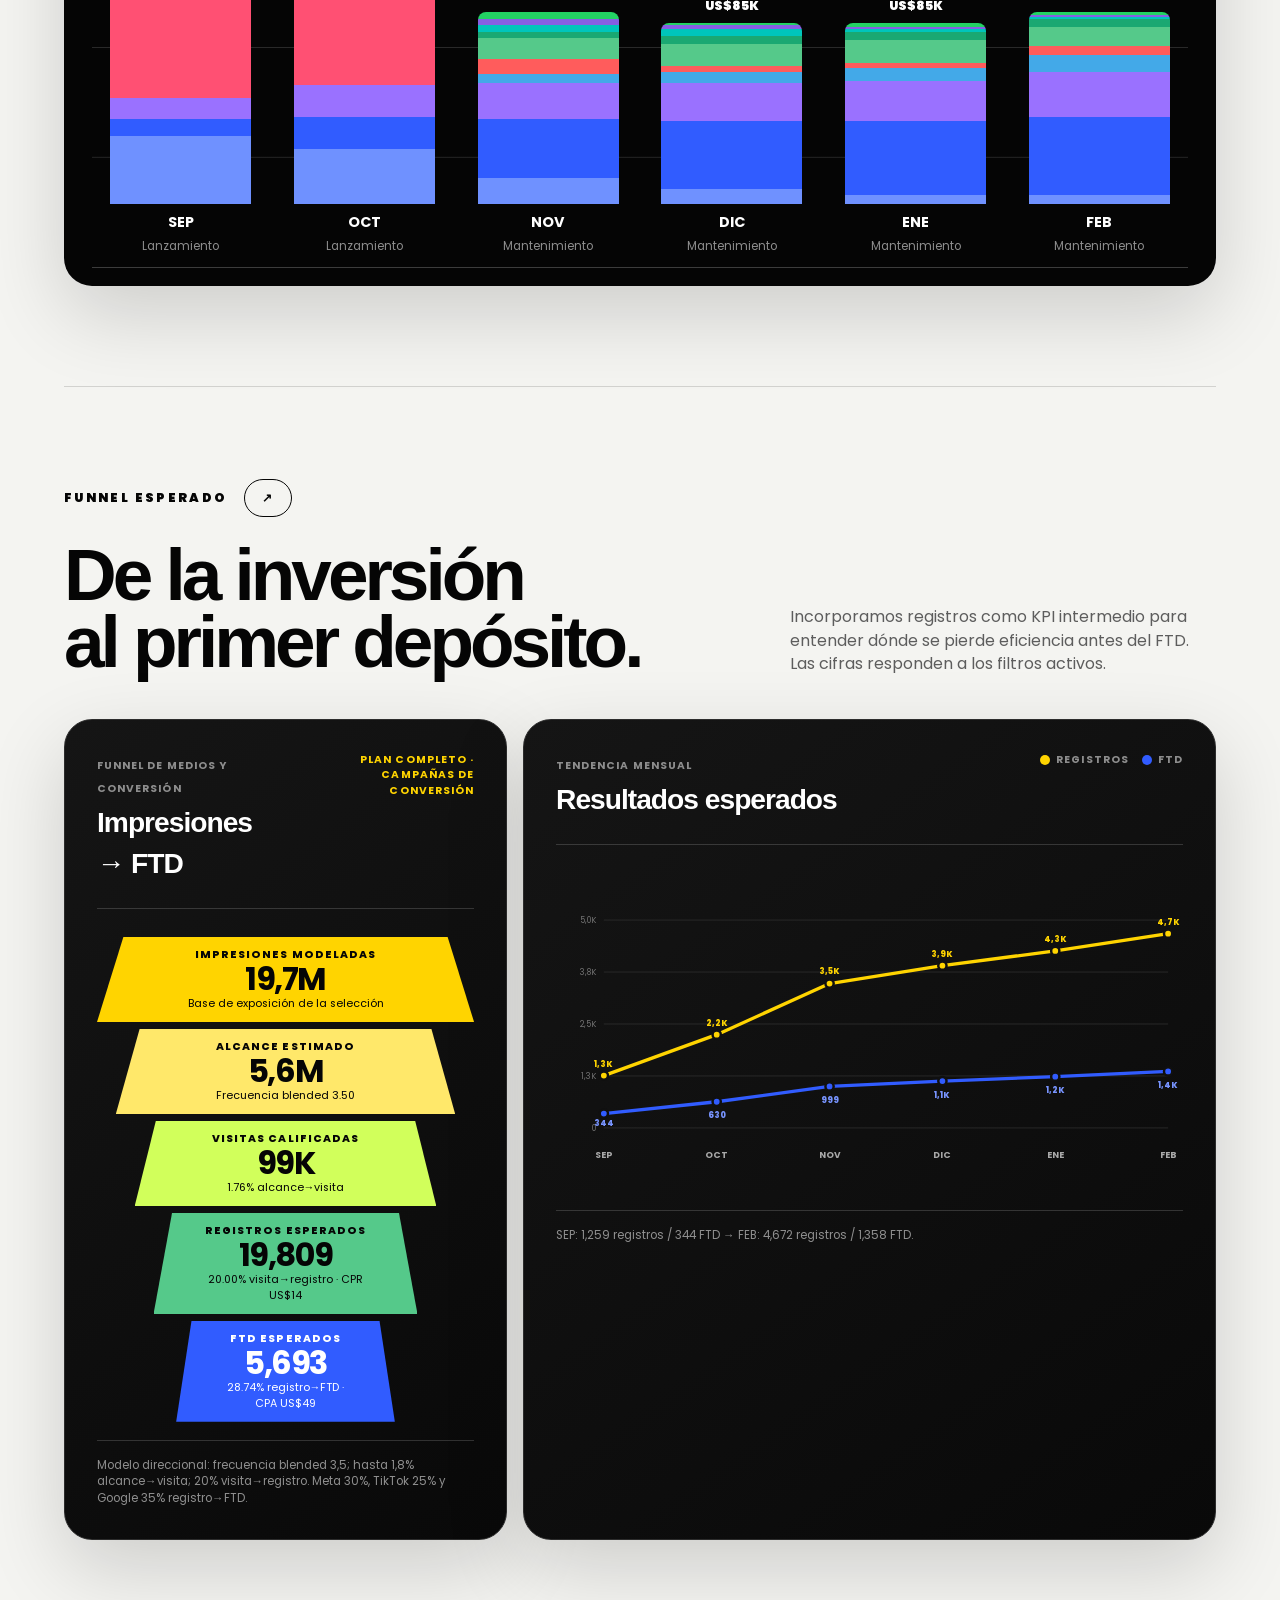
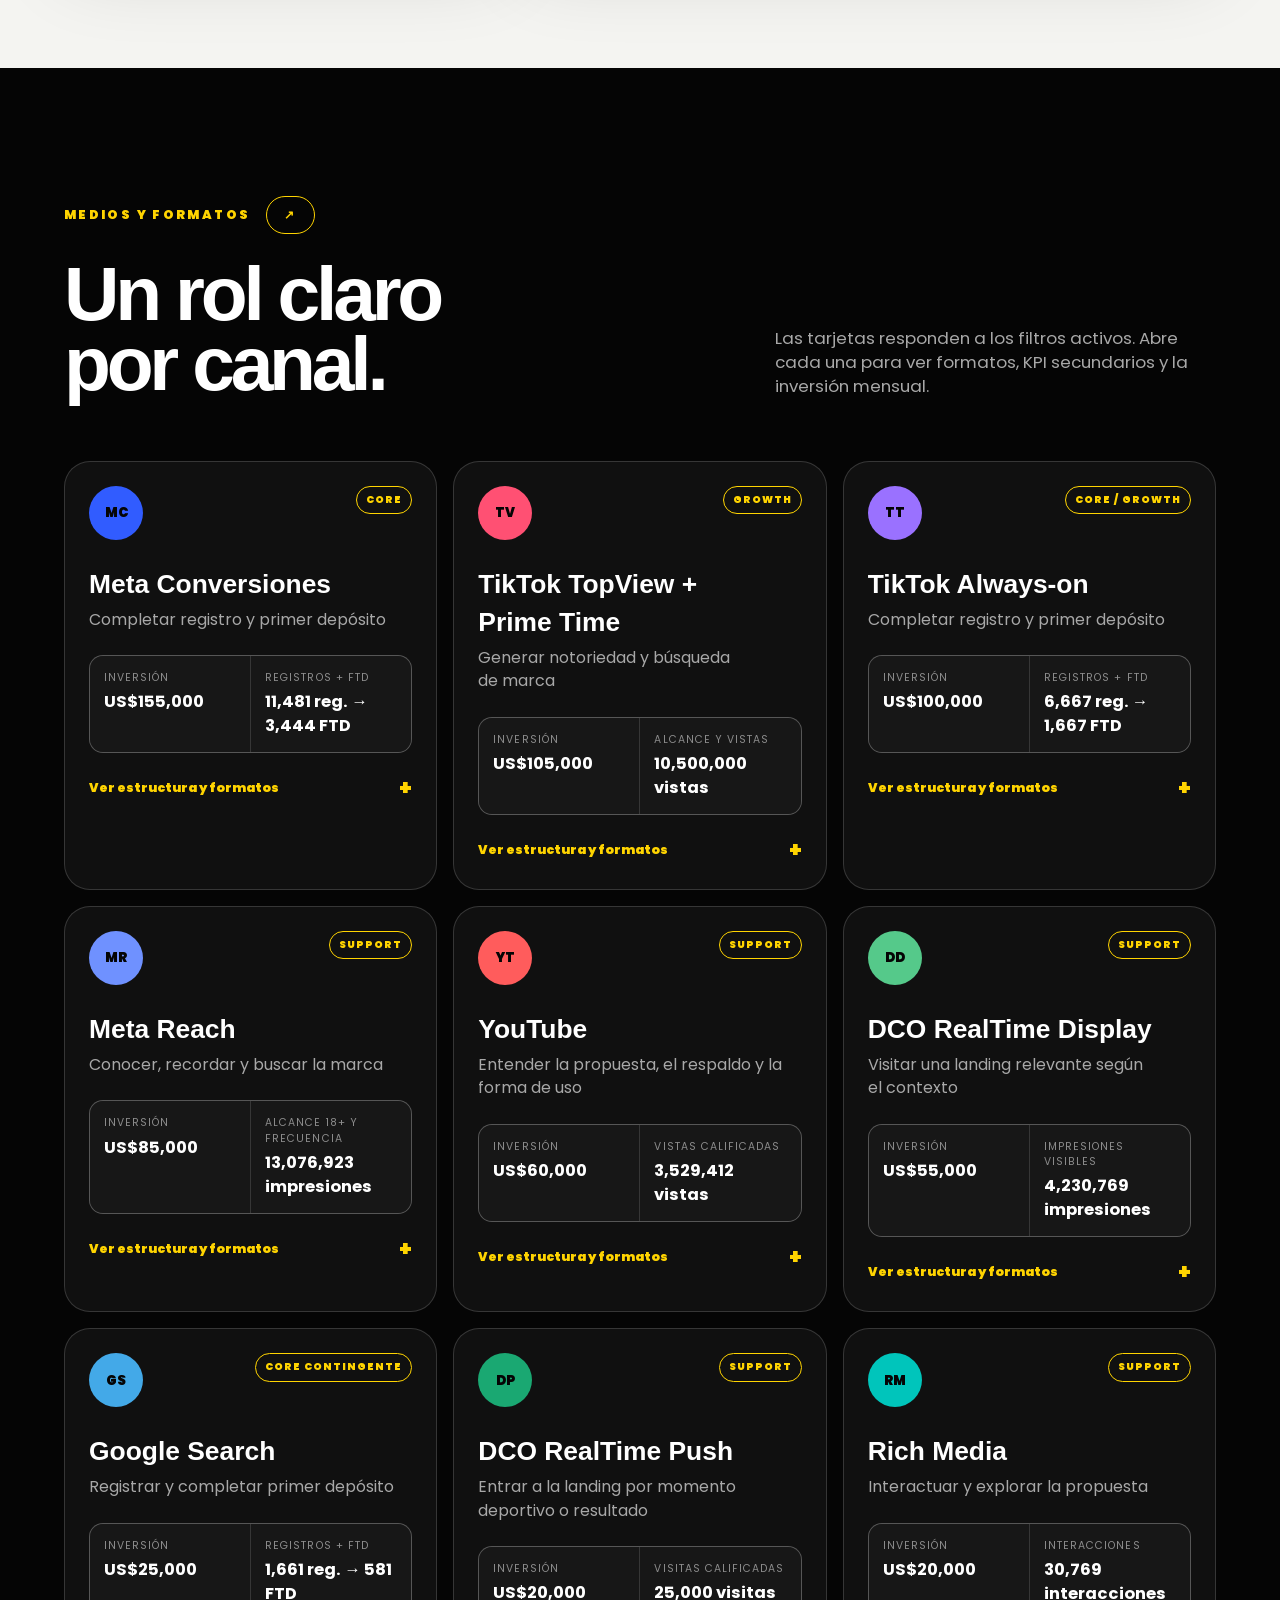
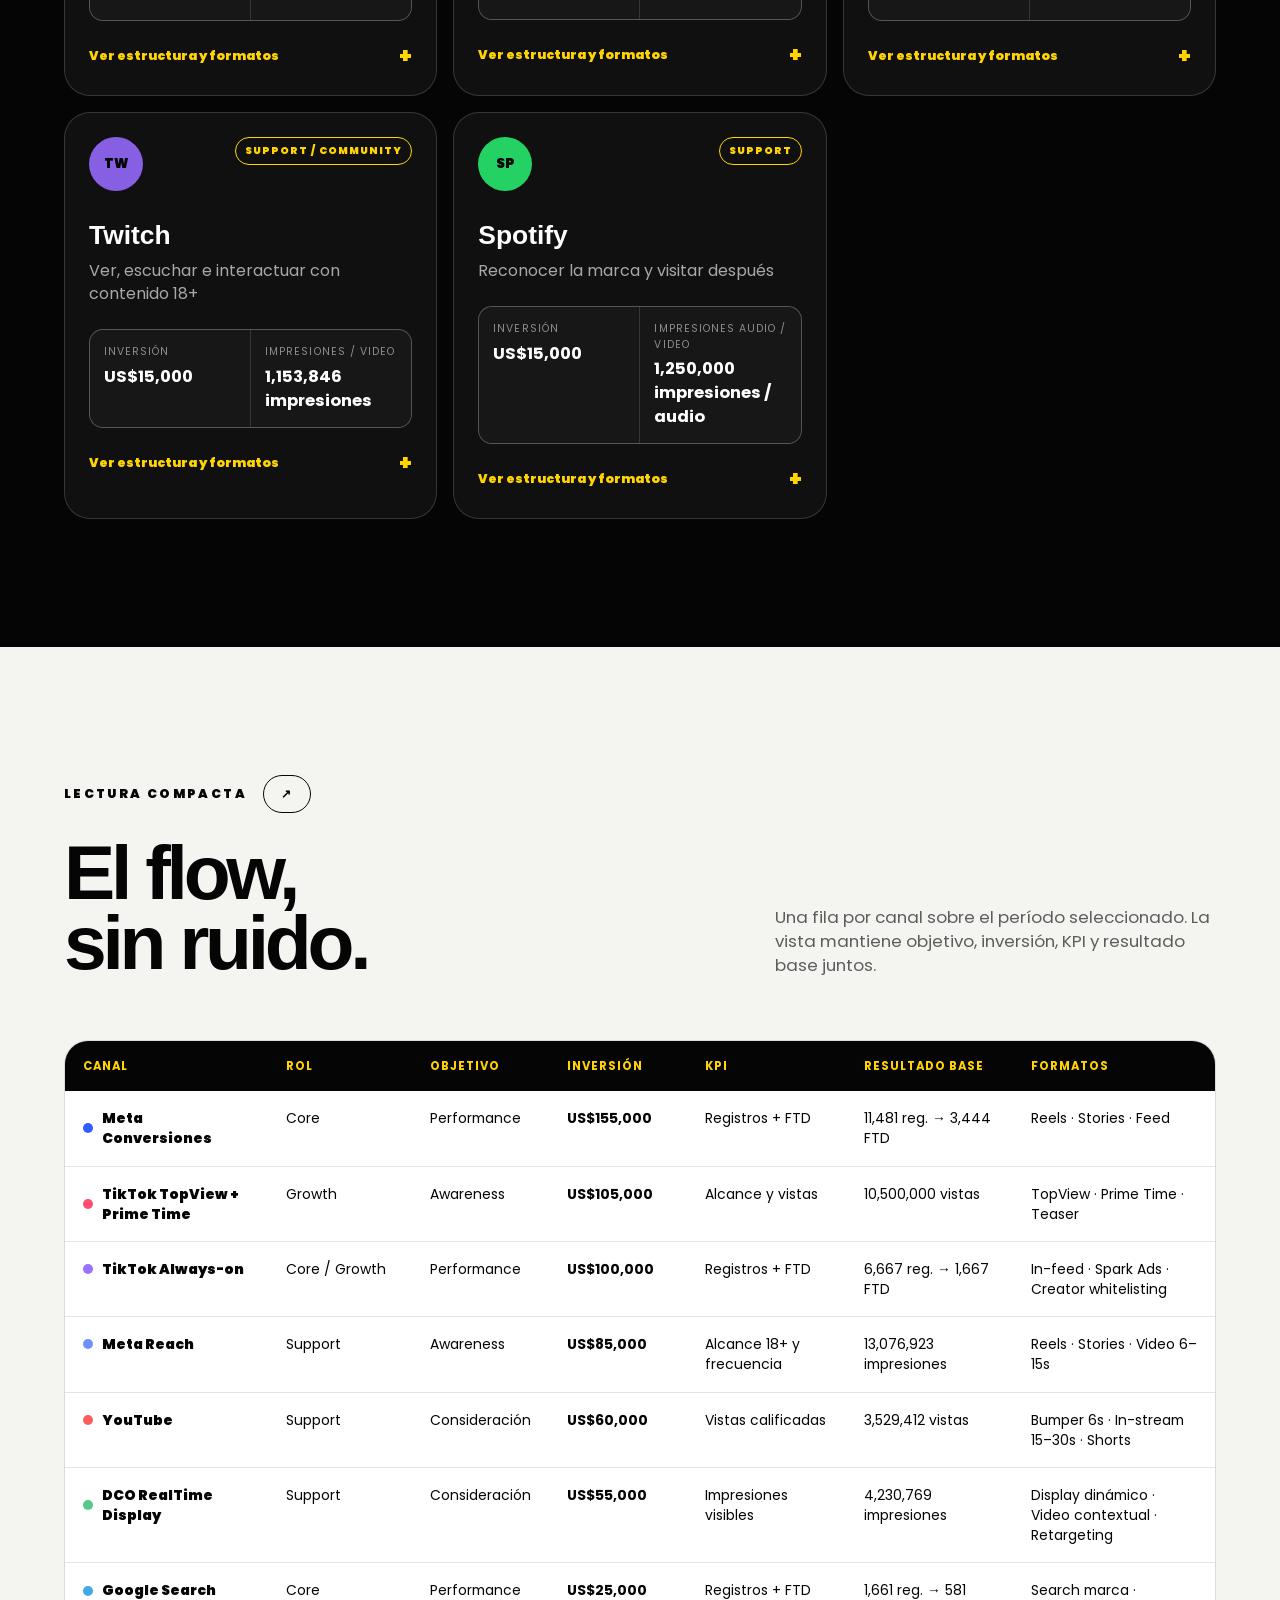
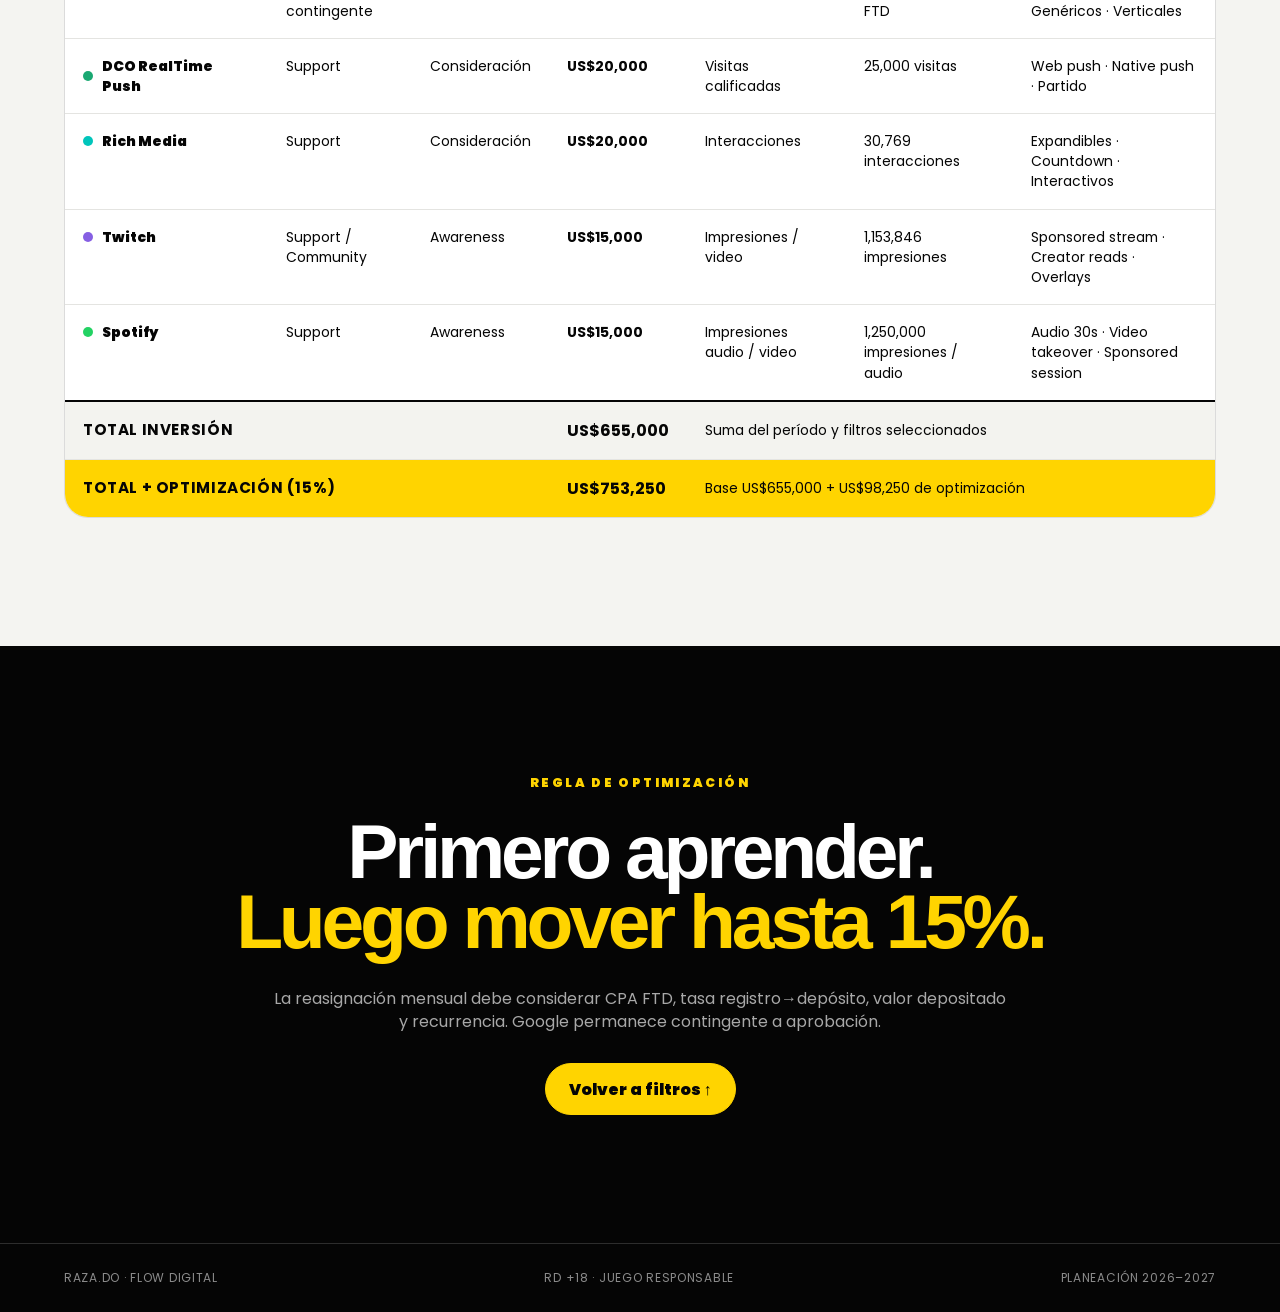
==== commit db8c7766: "655 - dooh" ====
--- a/flow-digital.html
+++ b/flow-digital.html
@@ -136,7 +136,7 @@
           </select>
         </label>
         <label class="search-label">Buscar canal
-          <input id="searchFilter" type="search" placeholder="Meta, DOOH, Search…" autocomplete="off">
+          <input id="searchFilter" type="search" placeholder="Meta, TikTok, Search…" autocomplete="off">
         </label>
         <button class="reset-button" id="resetFilters" type="button">Restablecer</button>
       </form>
--- a/styles.css
+++ b/styles.css
@@ -262,6 +262,11 @@
 td { padding: 17px 18px; border-bottom: 1px solid #e4e4e1; vertical-align: top; font-size: .87rem; }
 tbody tr:last-child td { border-bottom: 0; }
 tbody tr:hover { background: #fff9d6; }
+.flow-summary-row td { background:#f3f3ef; border-top:2px solid var(--ink); color:var(--ink); vertical-align:middle; }
+.flow-summary-row td:first-child { font-size:.95rem; text-transform:uppercase; letter-spacing:.04em; }
+.flow-summary-row td:nth-child(2) strong { font-size:1rem; }
+.flow-summary-optimization td { background:var(--yellow); border-top:0; }
+.flow-summary-optimization:hover td { background:var(--yellow); }
 .table-channel { display: flex; align-items: center; gap: 9px; font-weight: 850; }
 .table-dot { width: 10px; height: 10px; flex: 0 0 auto; border-radius: 50%; }
 
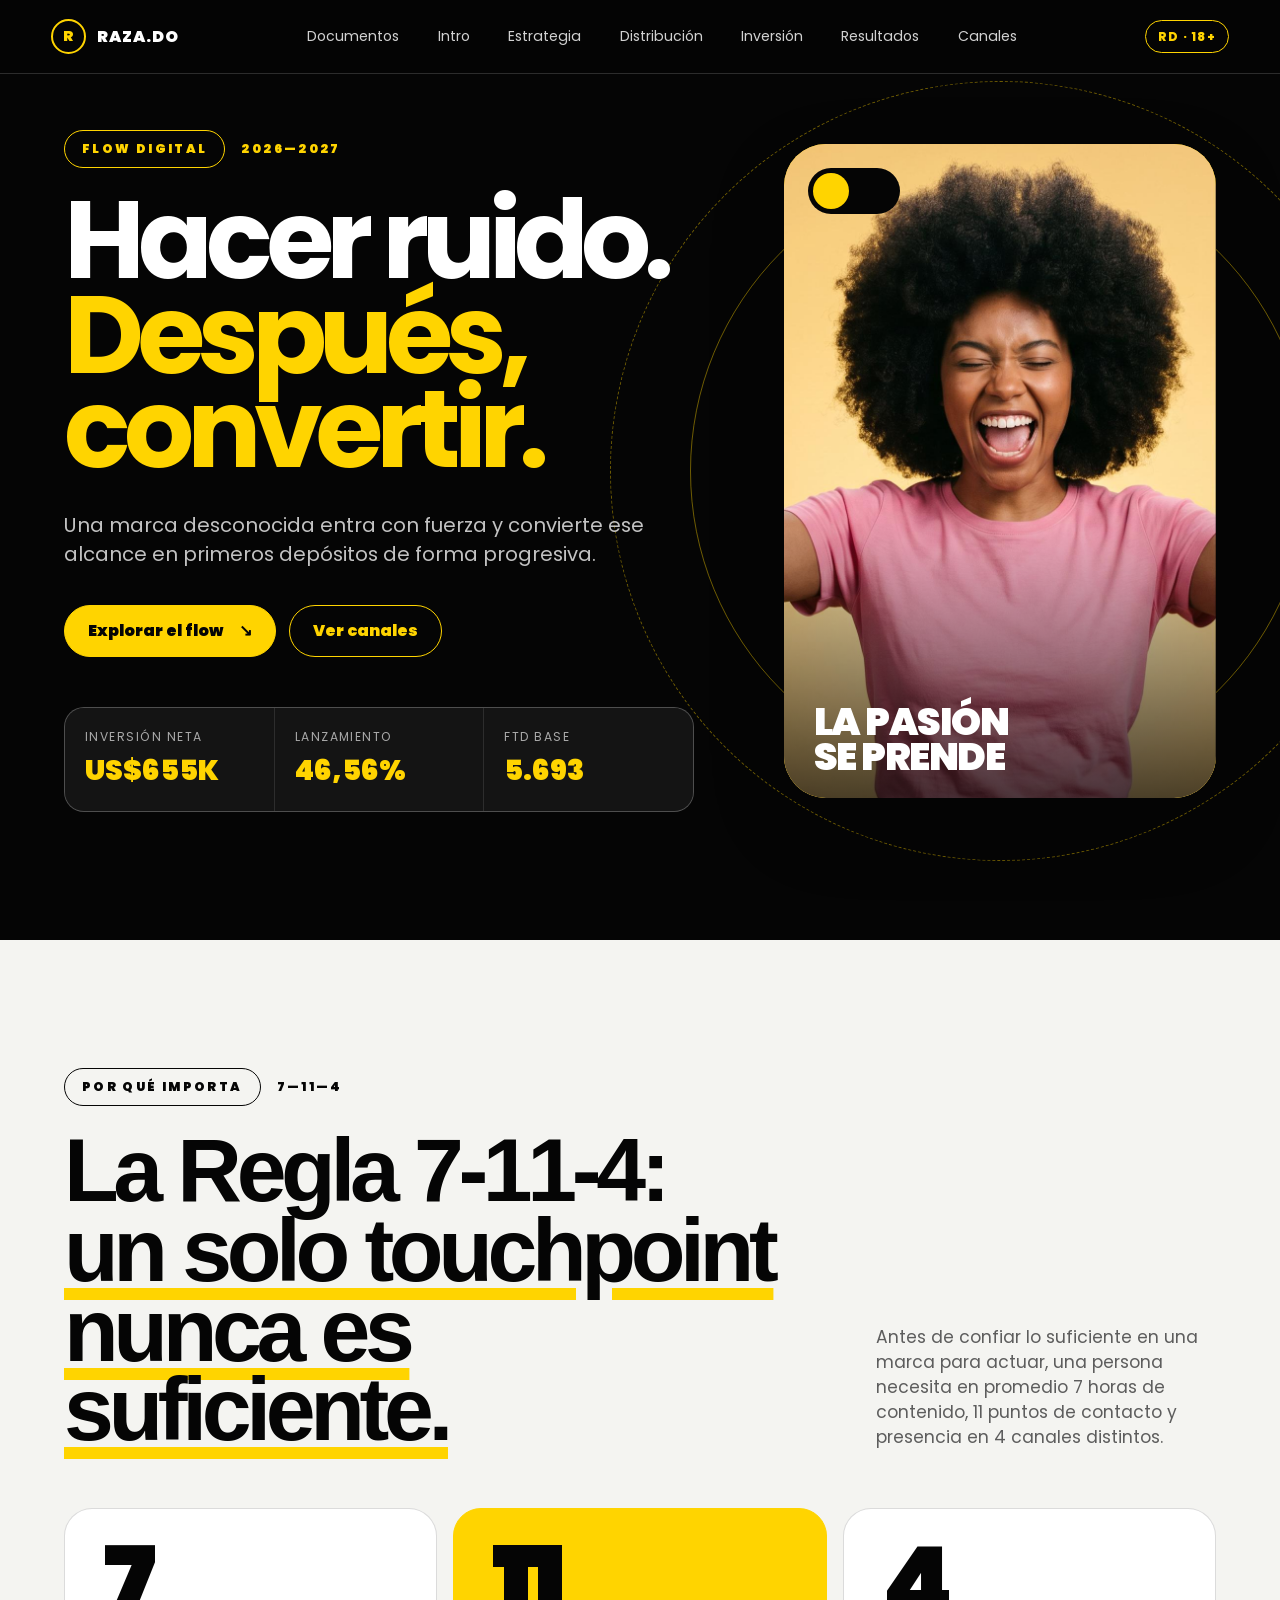
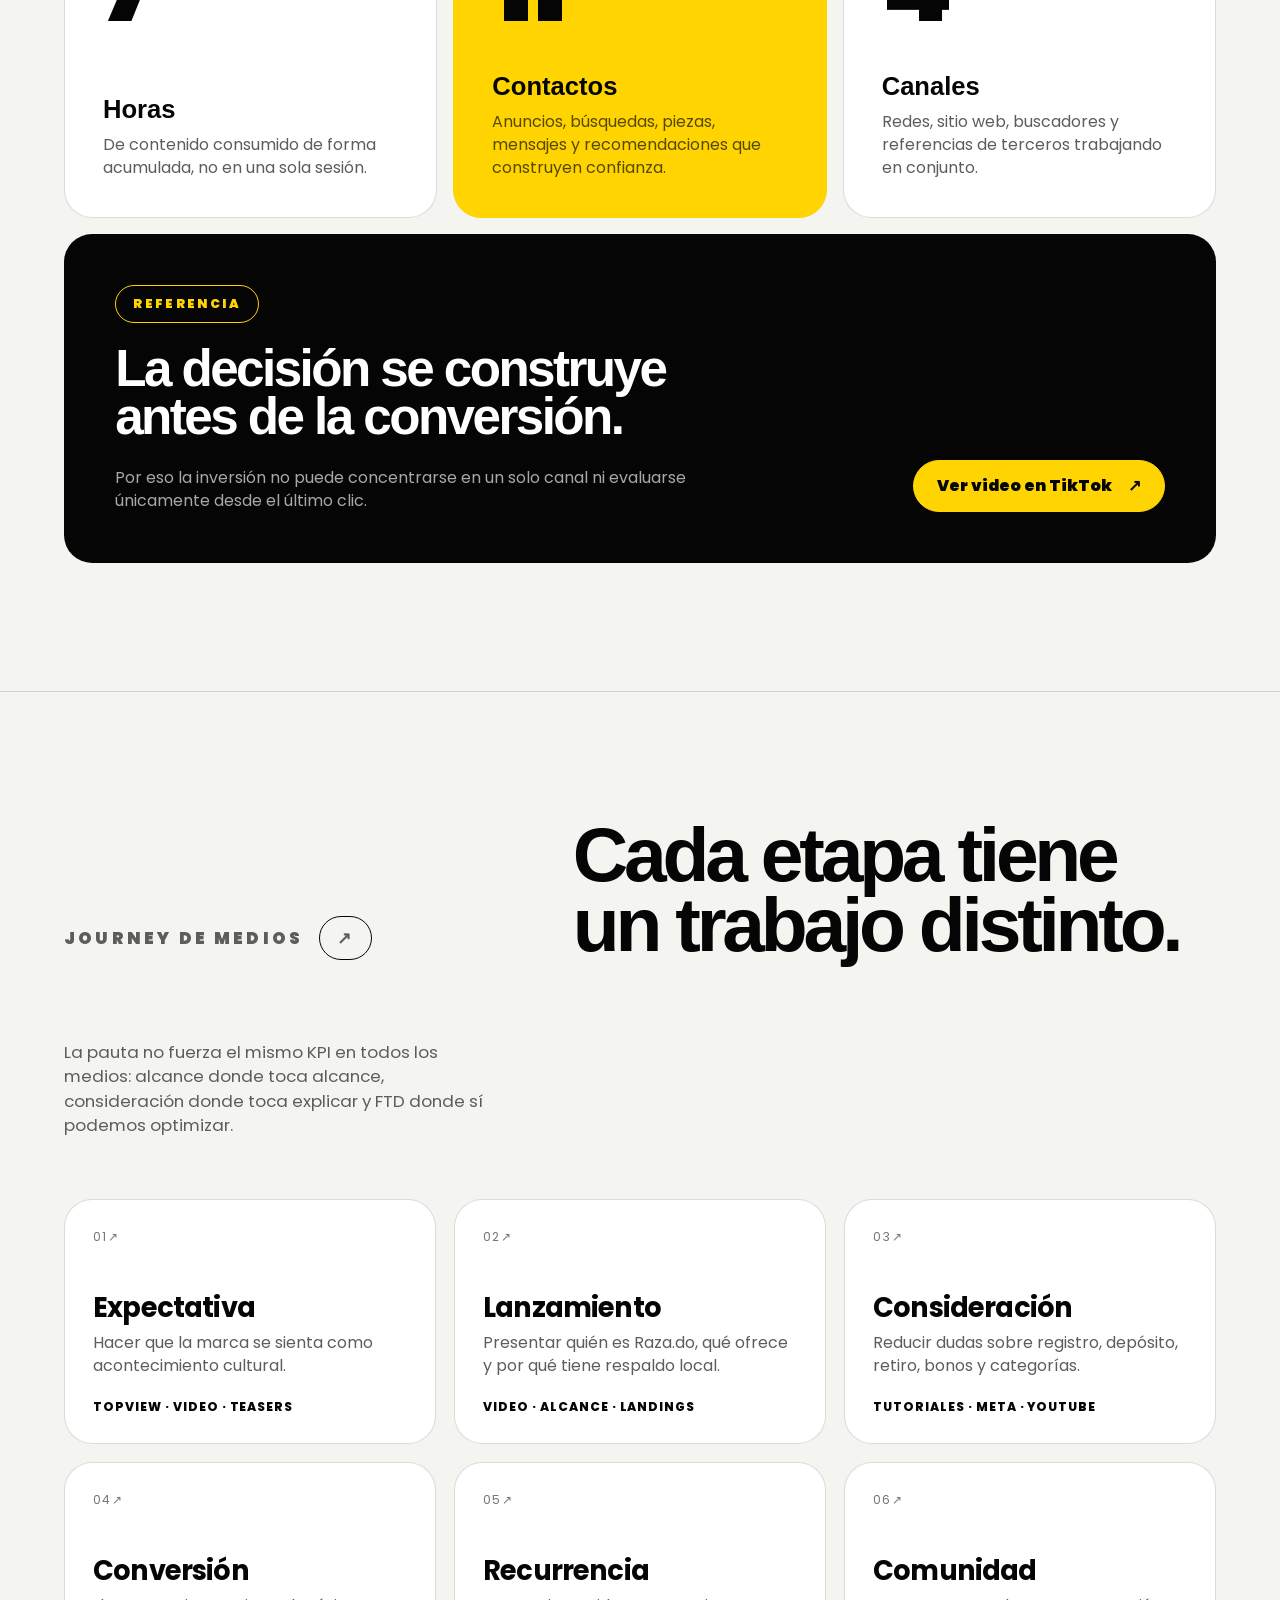
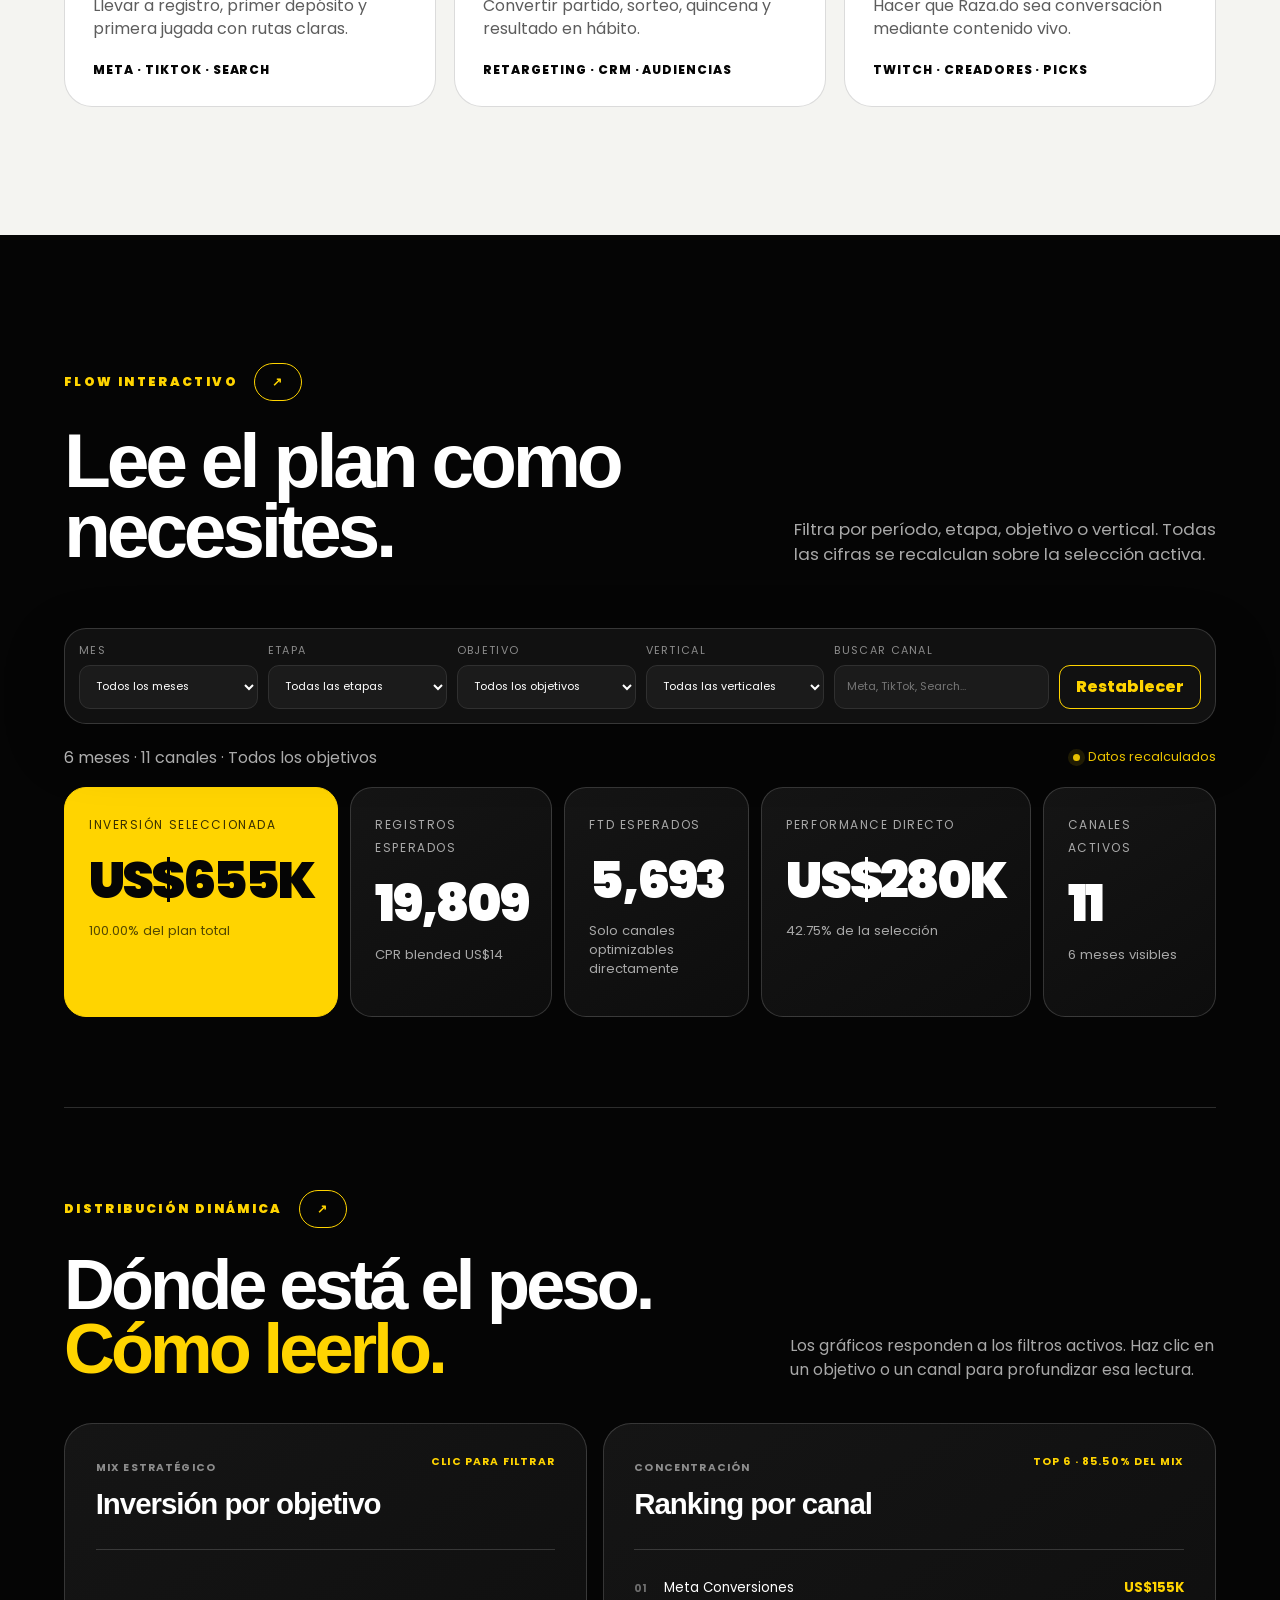
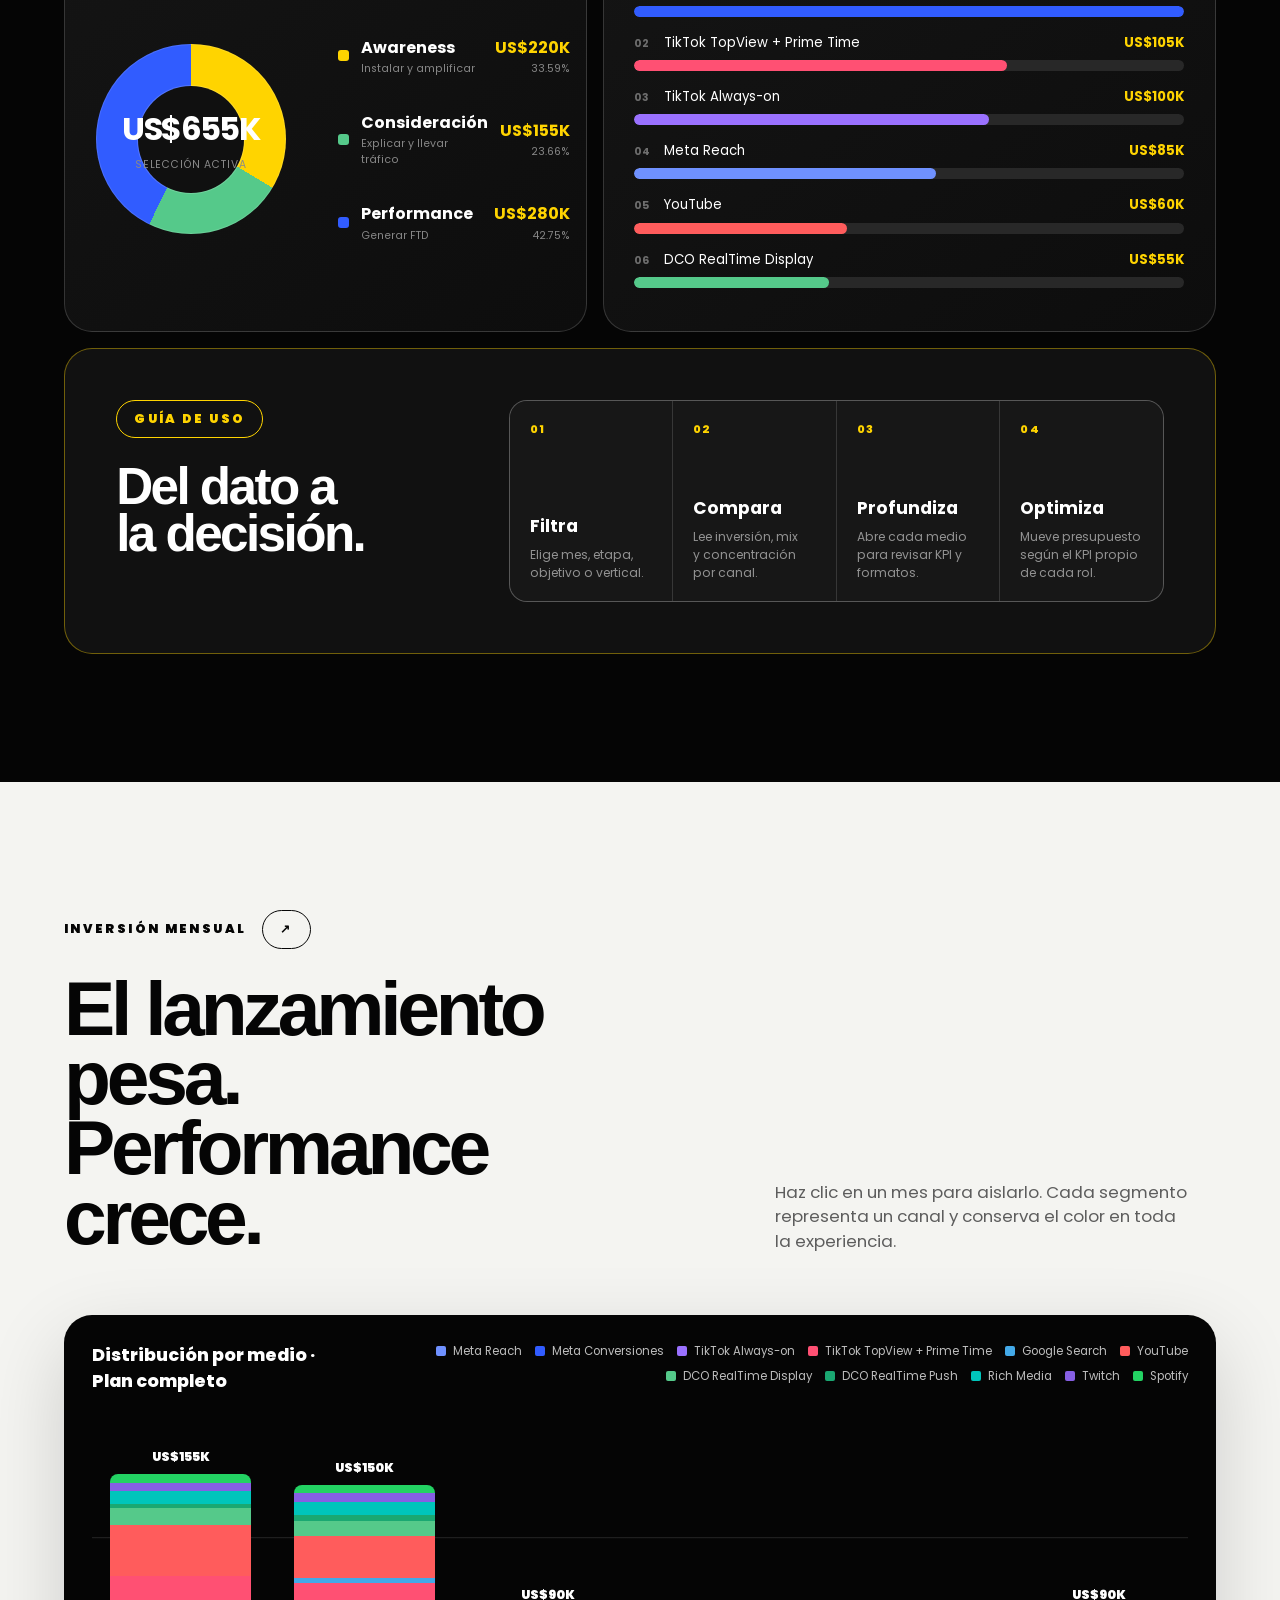
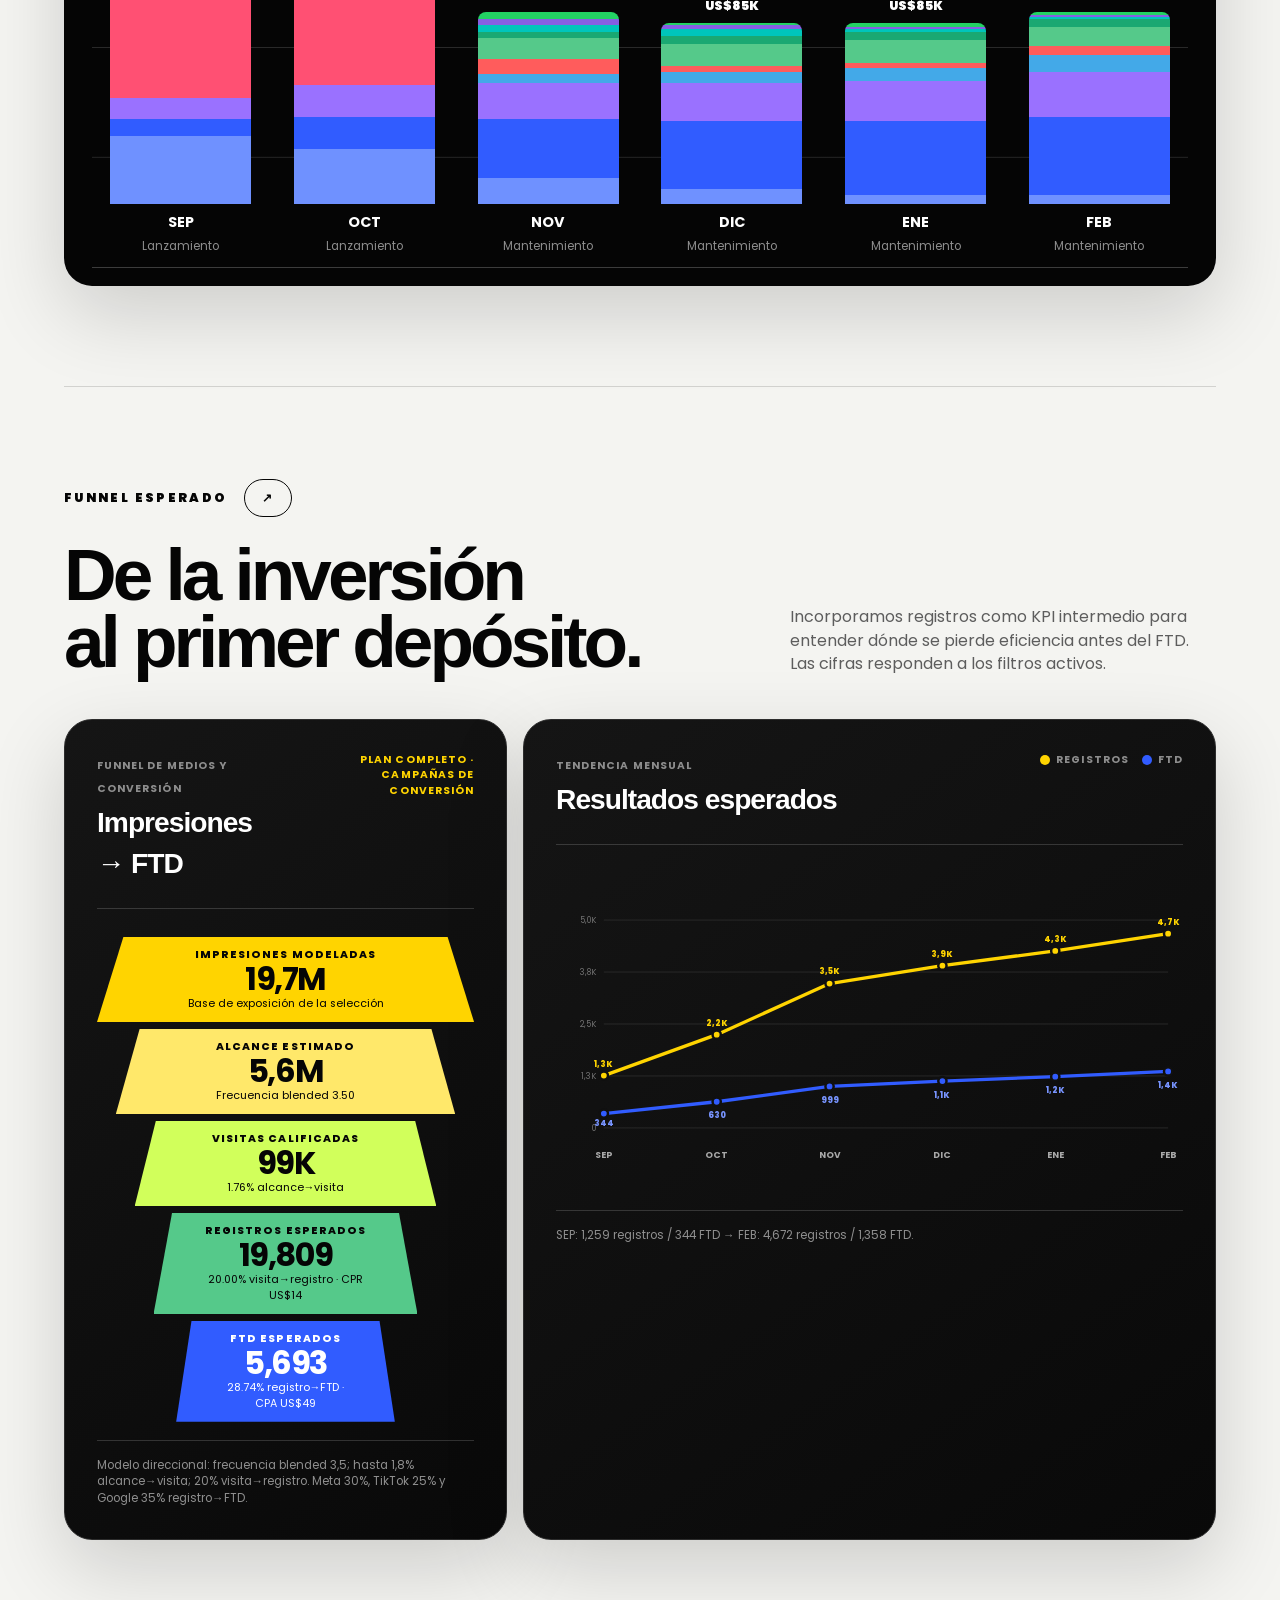
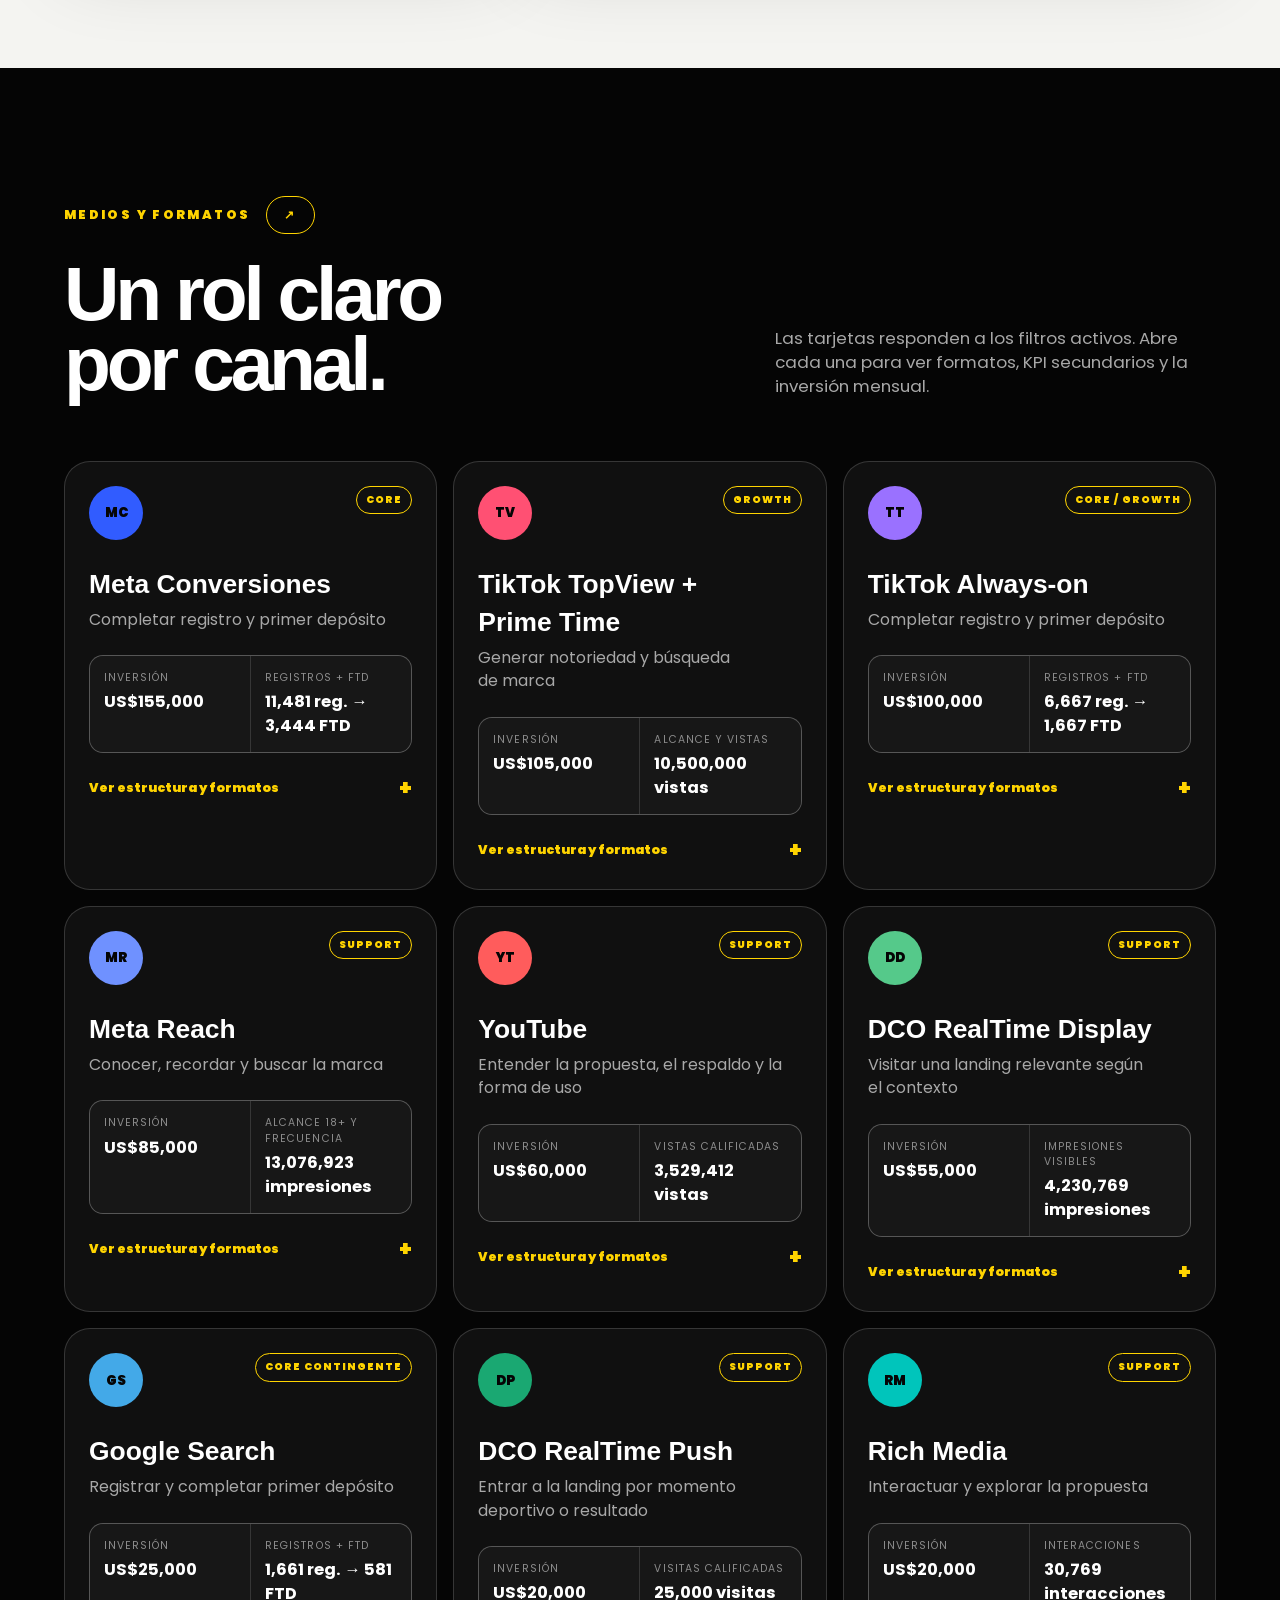
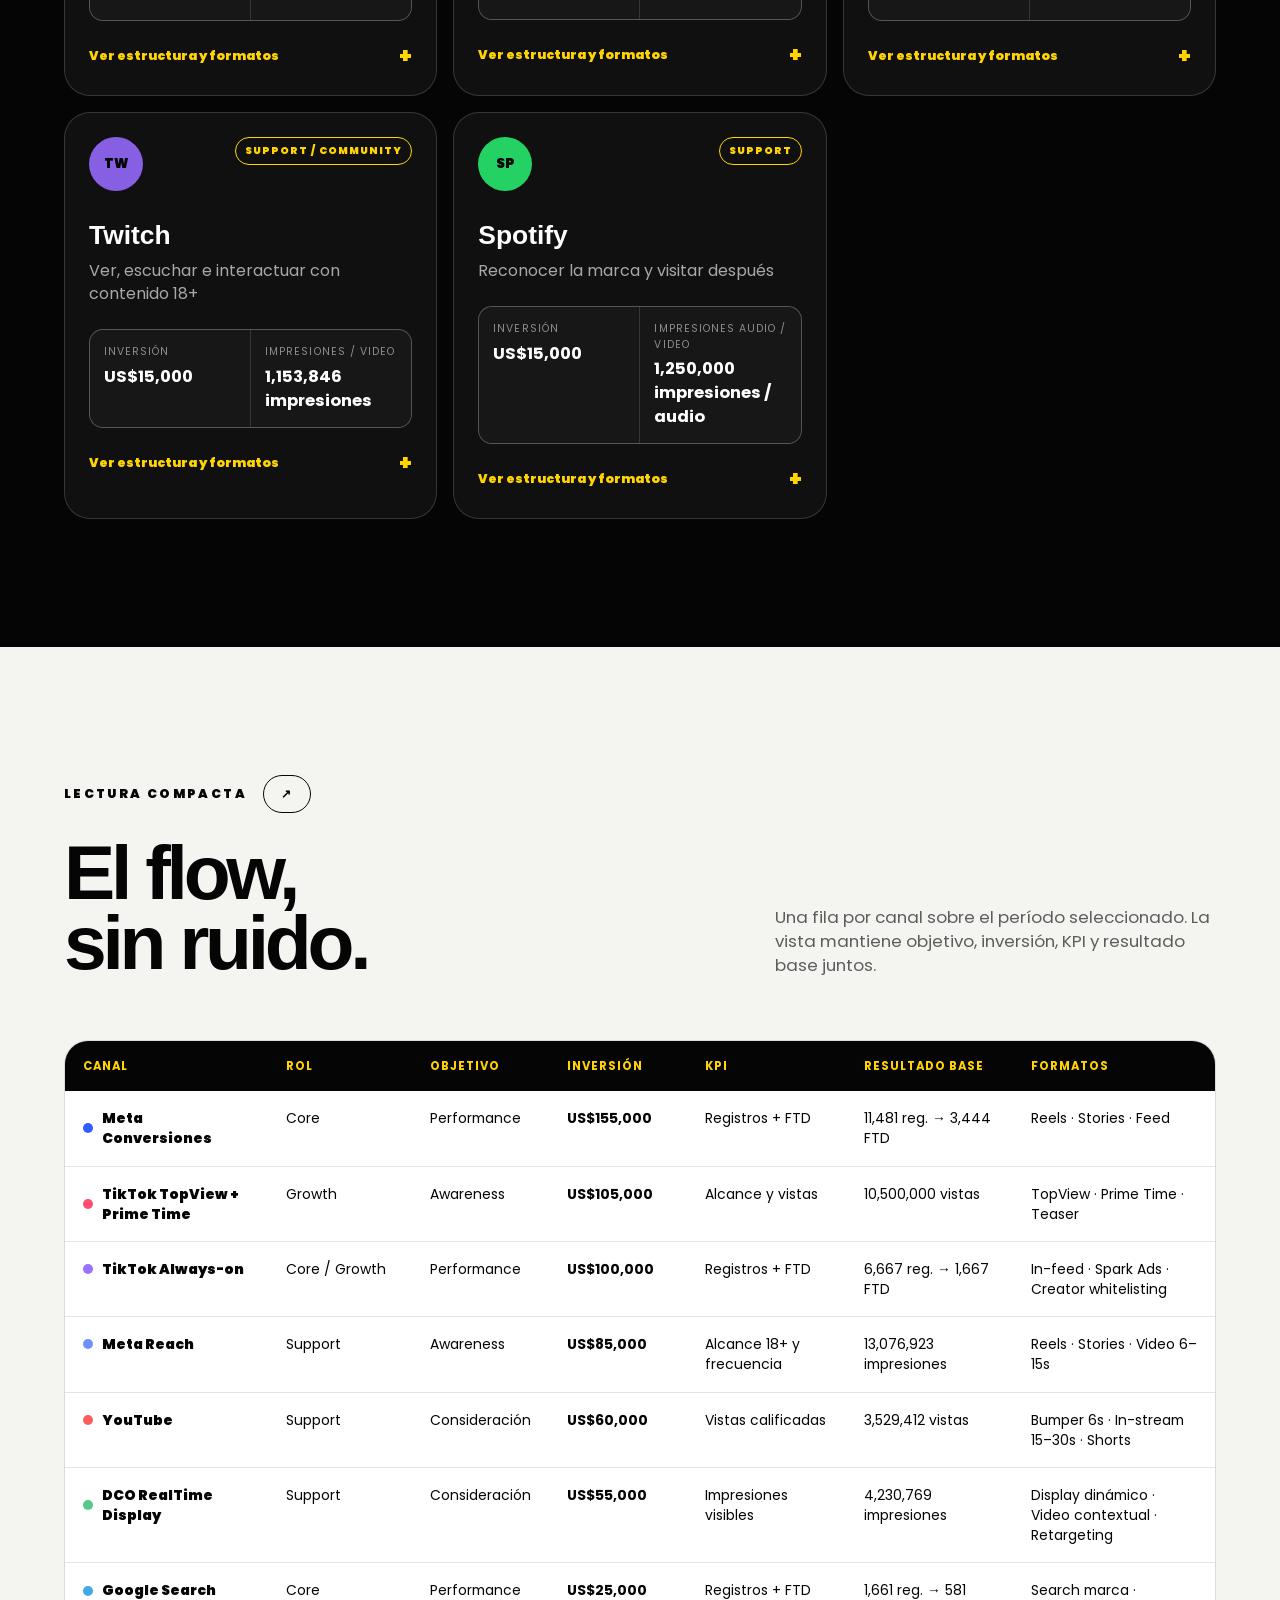
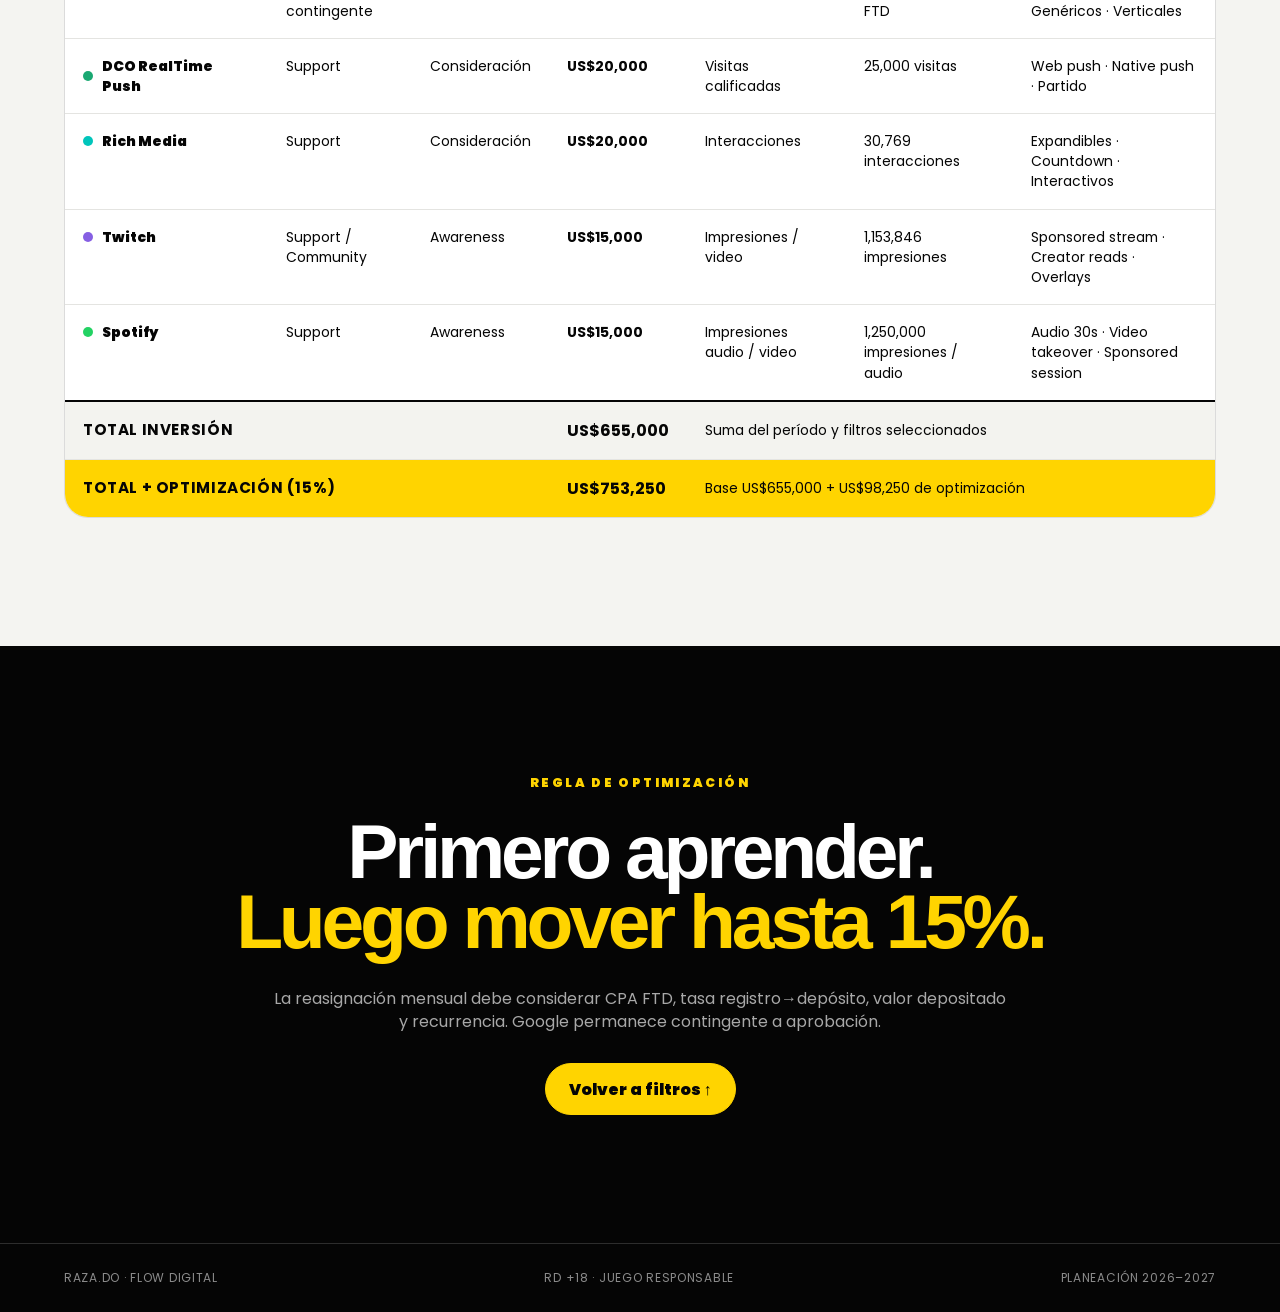
==== commit 394fae88: "." ====
--- a/flow-digital.html
+++ b/flow-digital.html
@@ -38,8 +38,8 @@
           <a class="button button-ghost" href="#canales">Ver canales</a>
         </div>
         <dl class="hero-stats" aria-label="Resumen de inversión">
-          <div><dt>Inversión neta</dt><dd>US$800K</dd></div>
-          <div><dt>Lanzamiento</dt><dd>56,25%</dd></div>
+          <div><dt>Inversión neta</dt><dd>US$655K</dd></div>
+          <div><dt>Lanzamiento</dt><dd>46,56%</dd></div>
           <div><dt>FTD base</dt><dd>5.693</dd></div>
         </dl>
       </div>
@@ -142,7 +142,7 @@
       </form>
 
       <div class="active-filter-row">
-        <p id="selectionLabel" aria-live="polite">Plan completo · 6 meses · 12 canales</p>
+        <p id="selectionLabel" aria-live="polite">Plan completo · 6 meses · 11 canales</p>
         <span class="live-dot">Datos recalculados</span>
       </div>
 
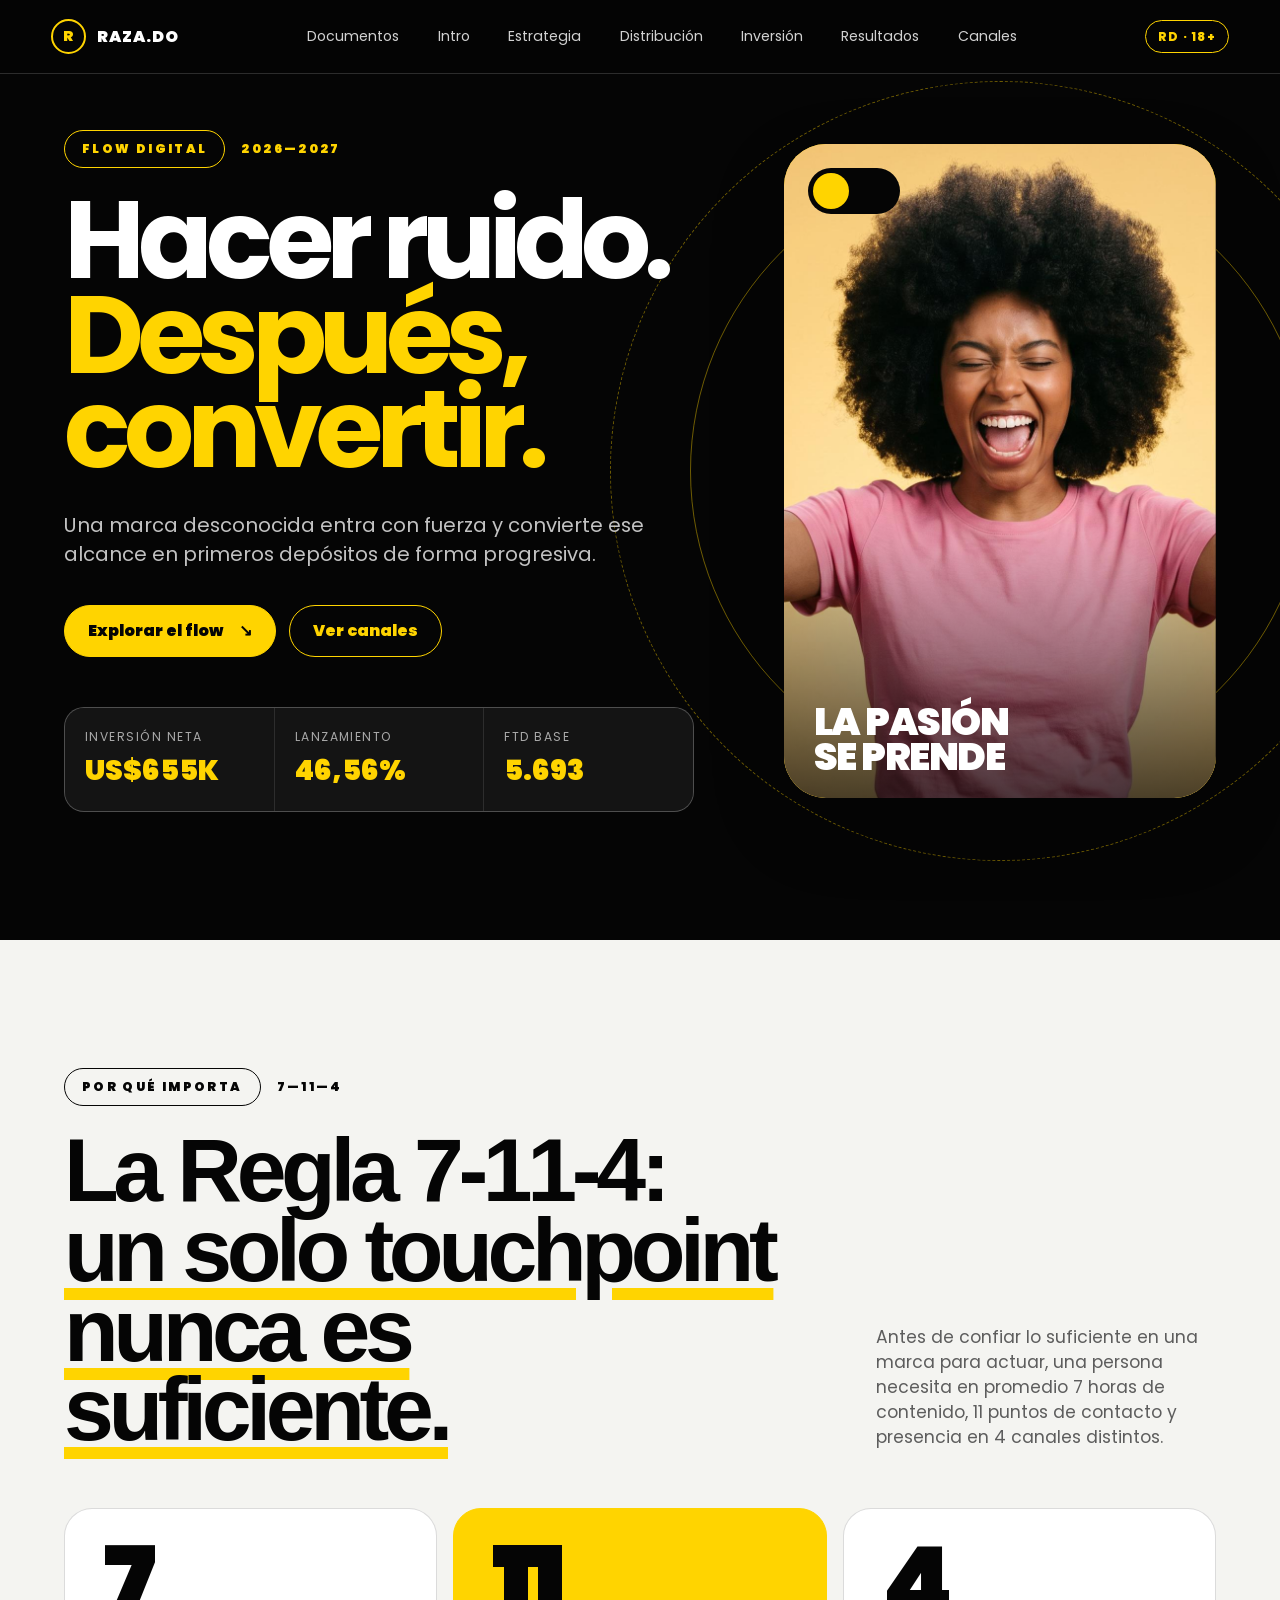
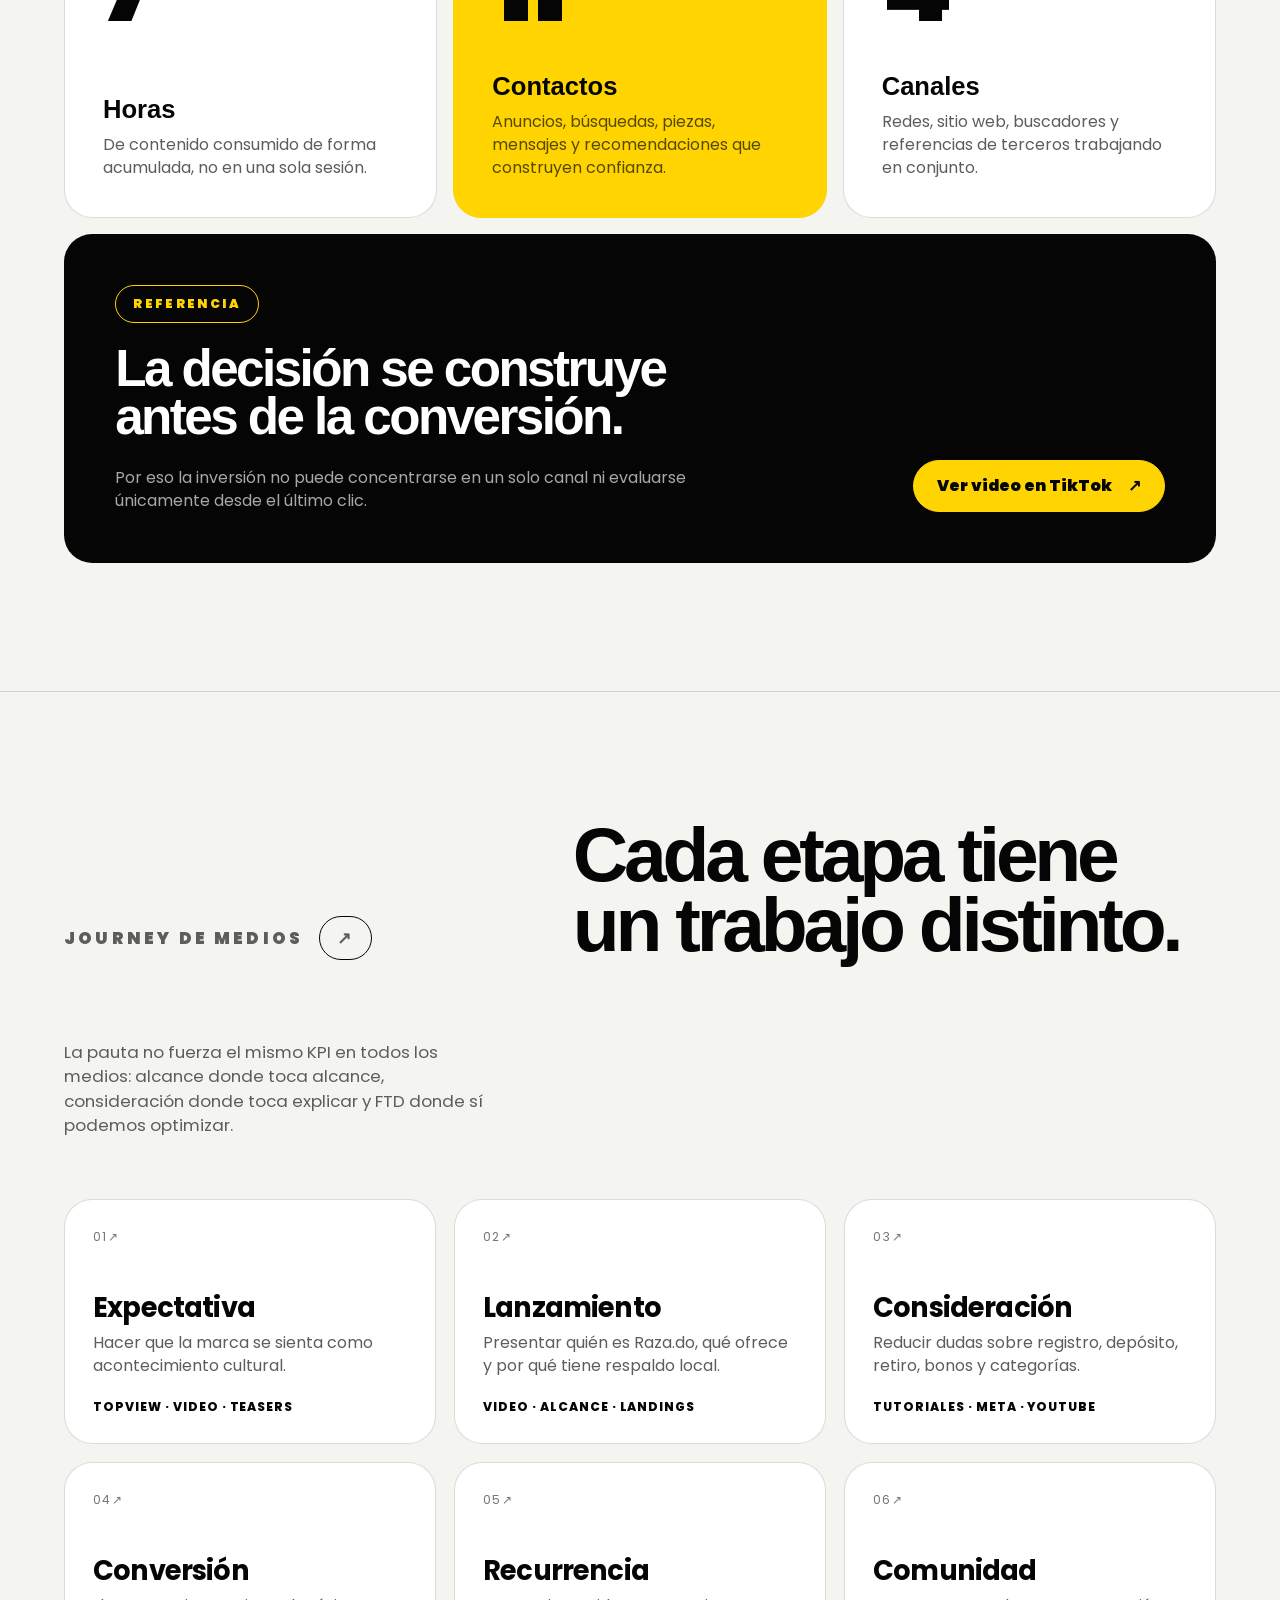
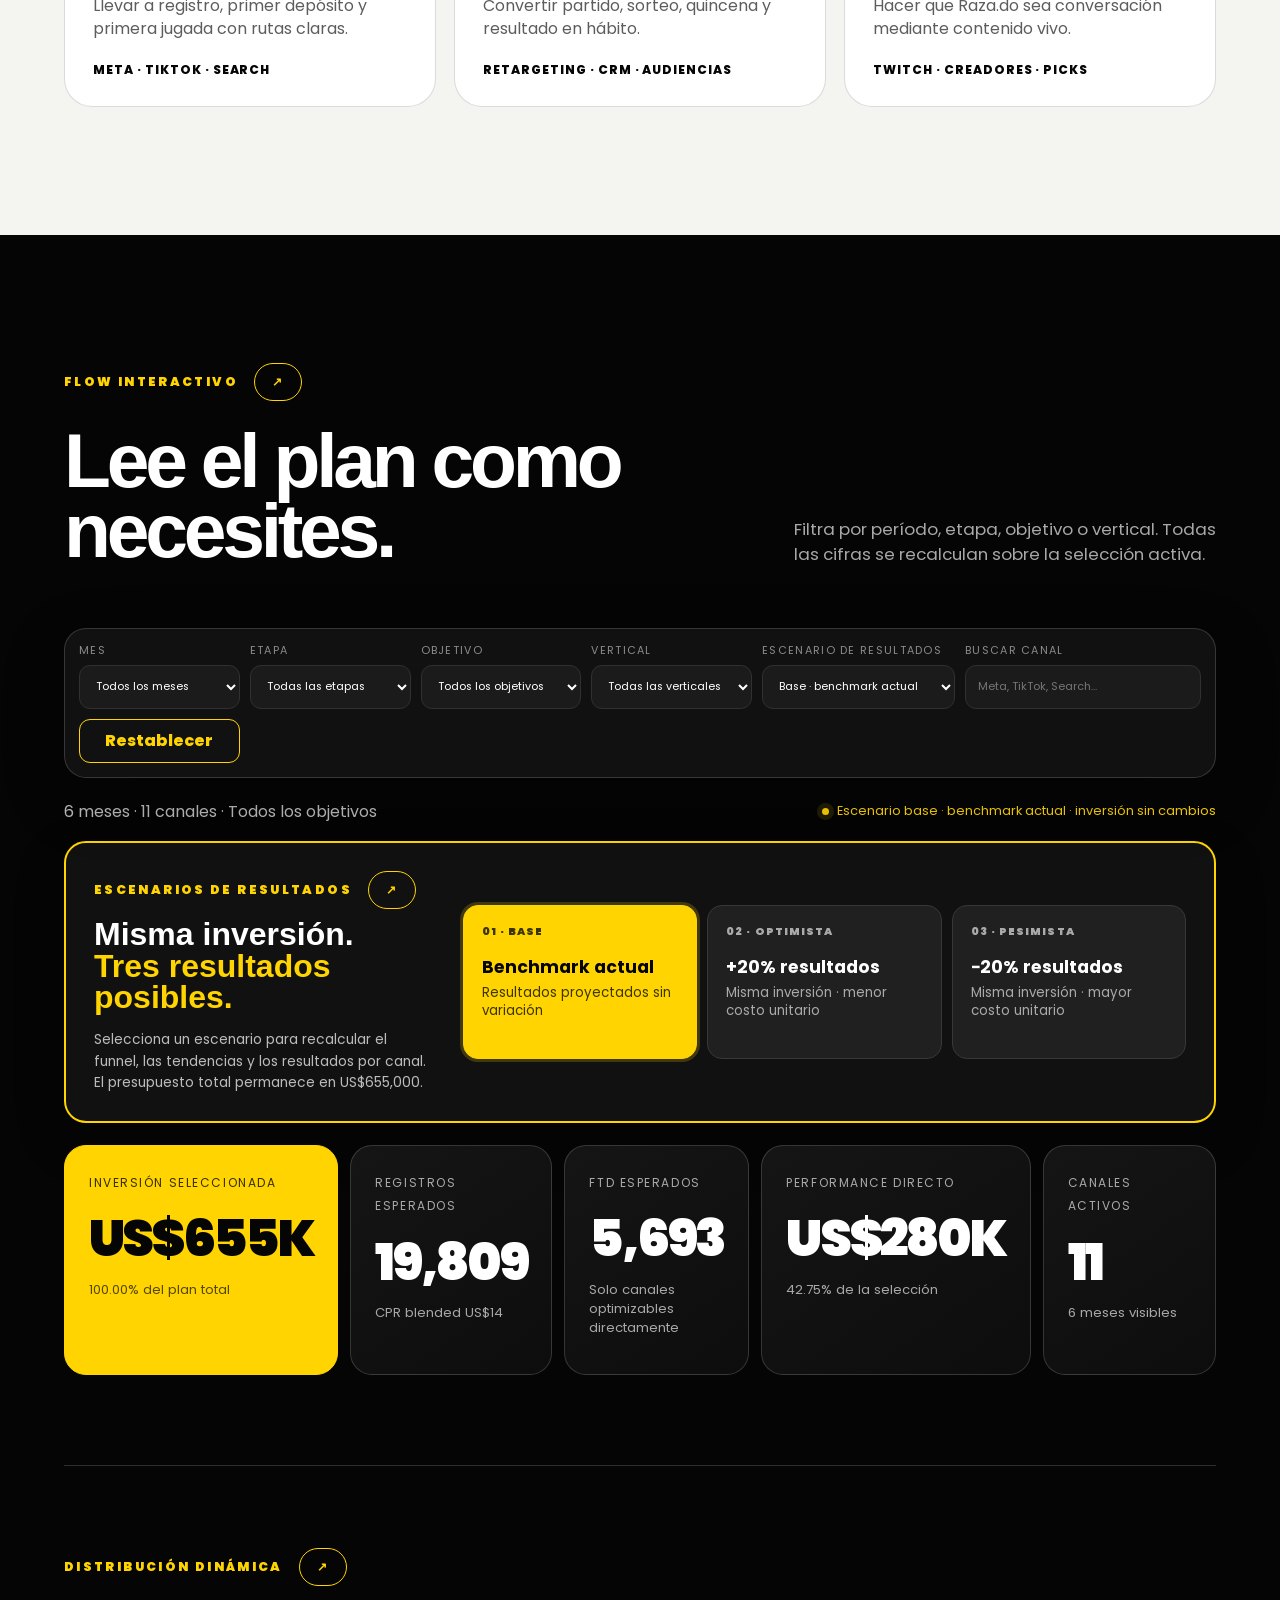
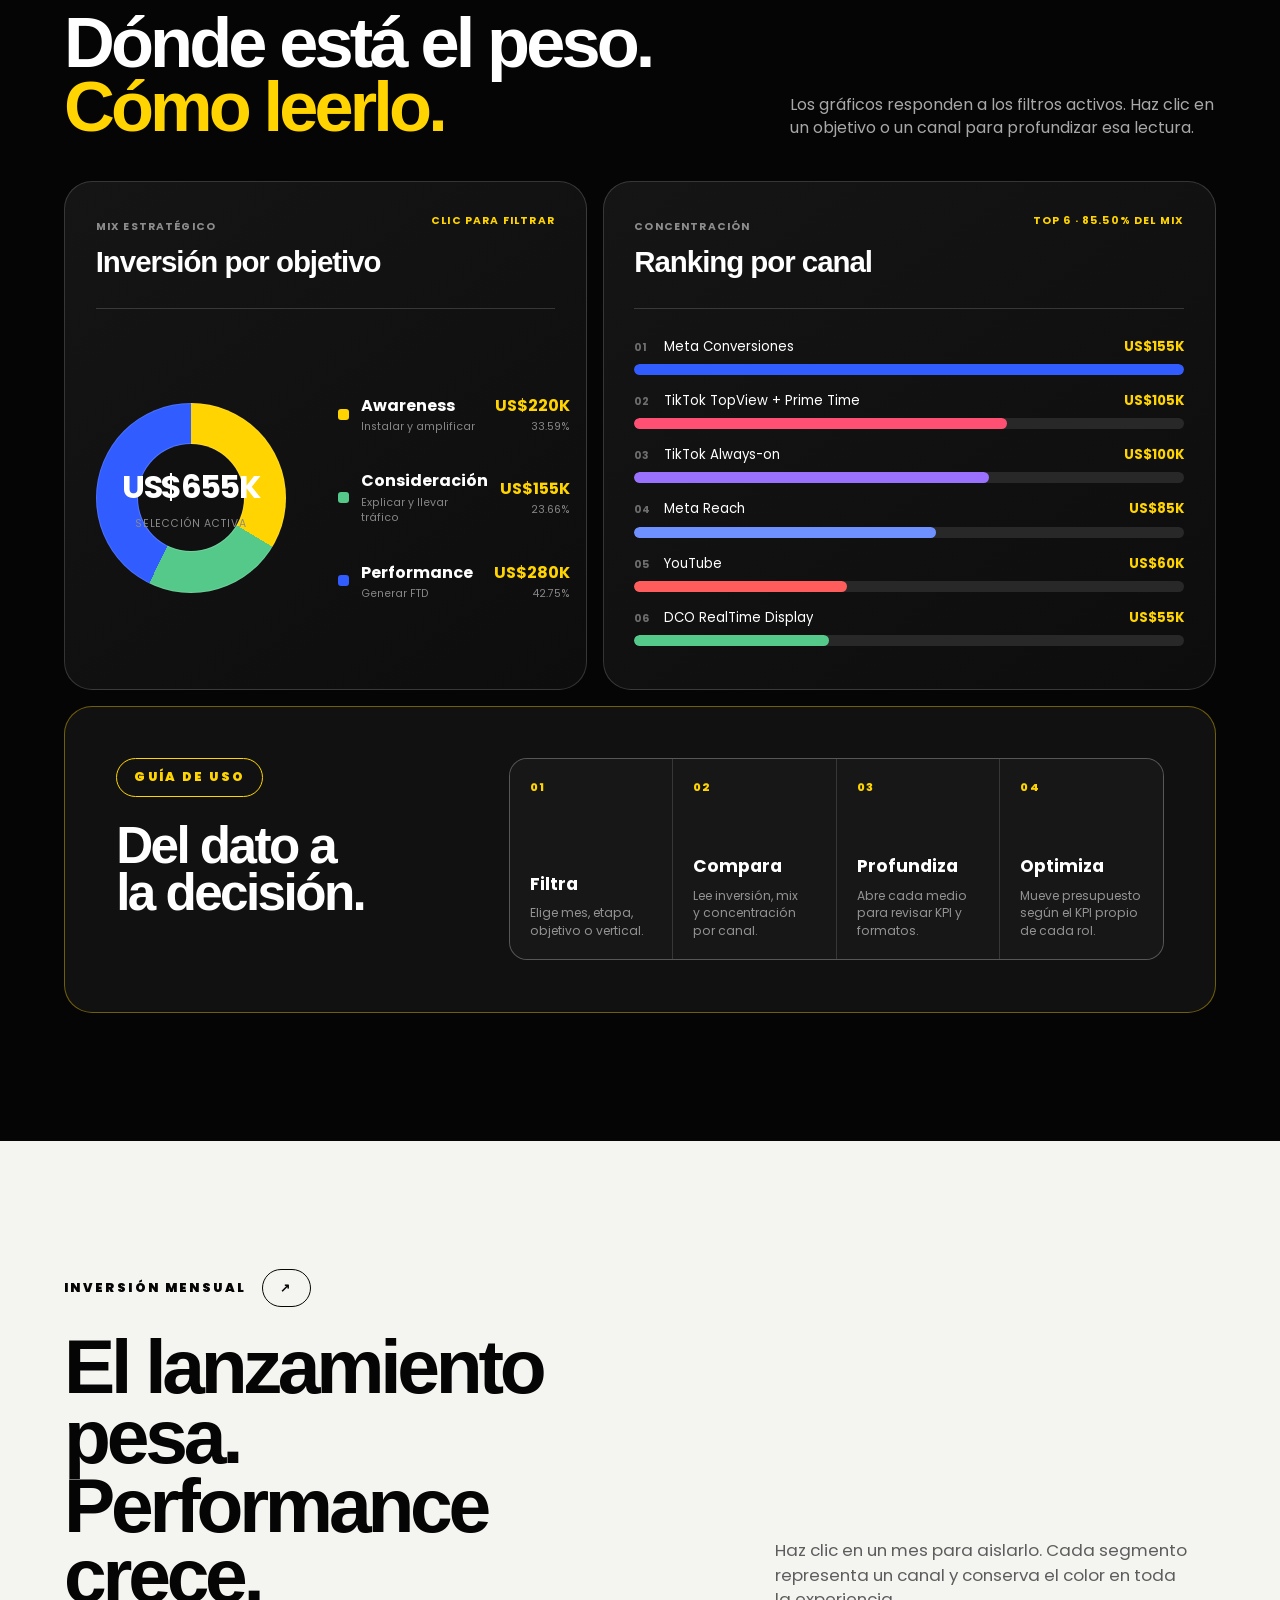
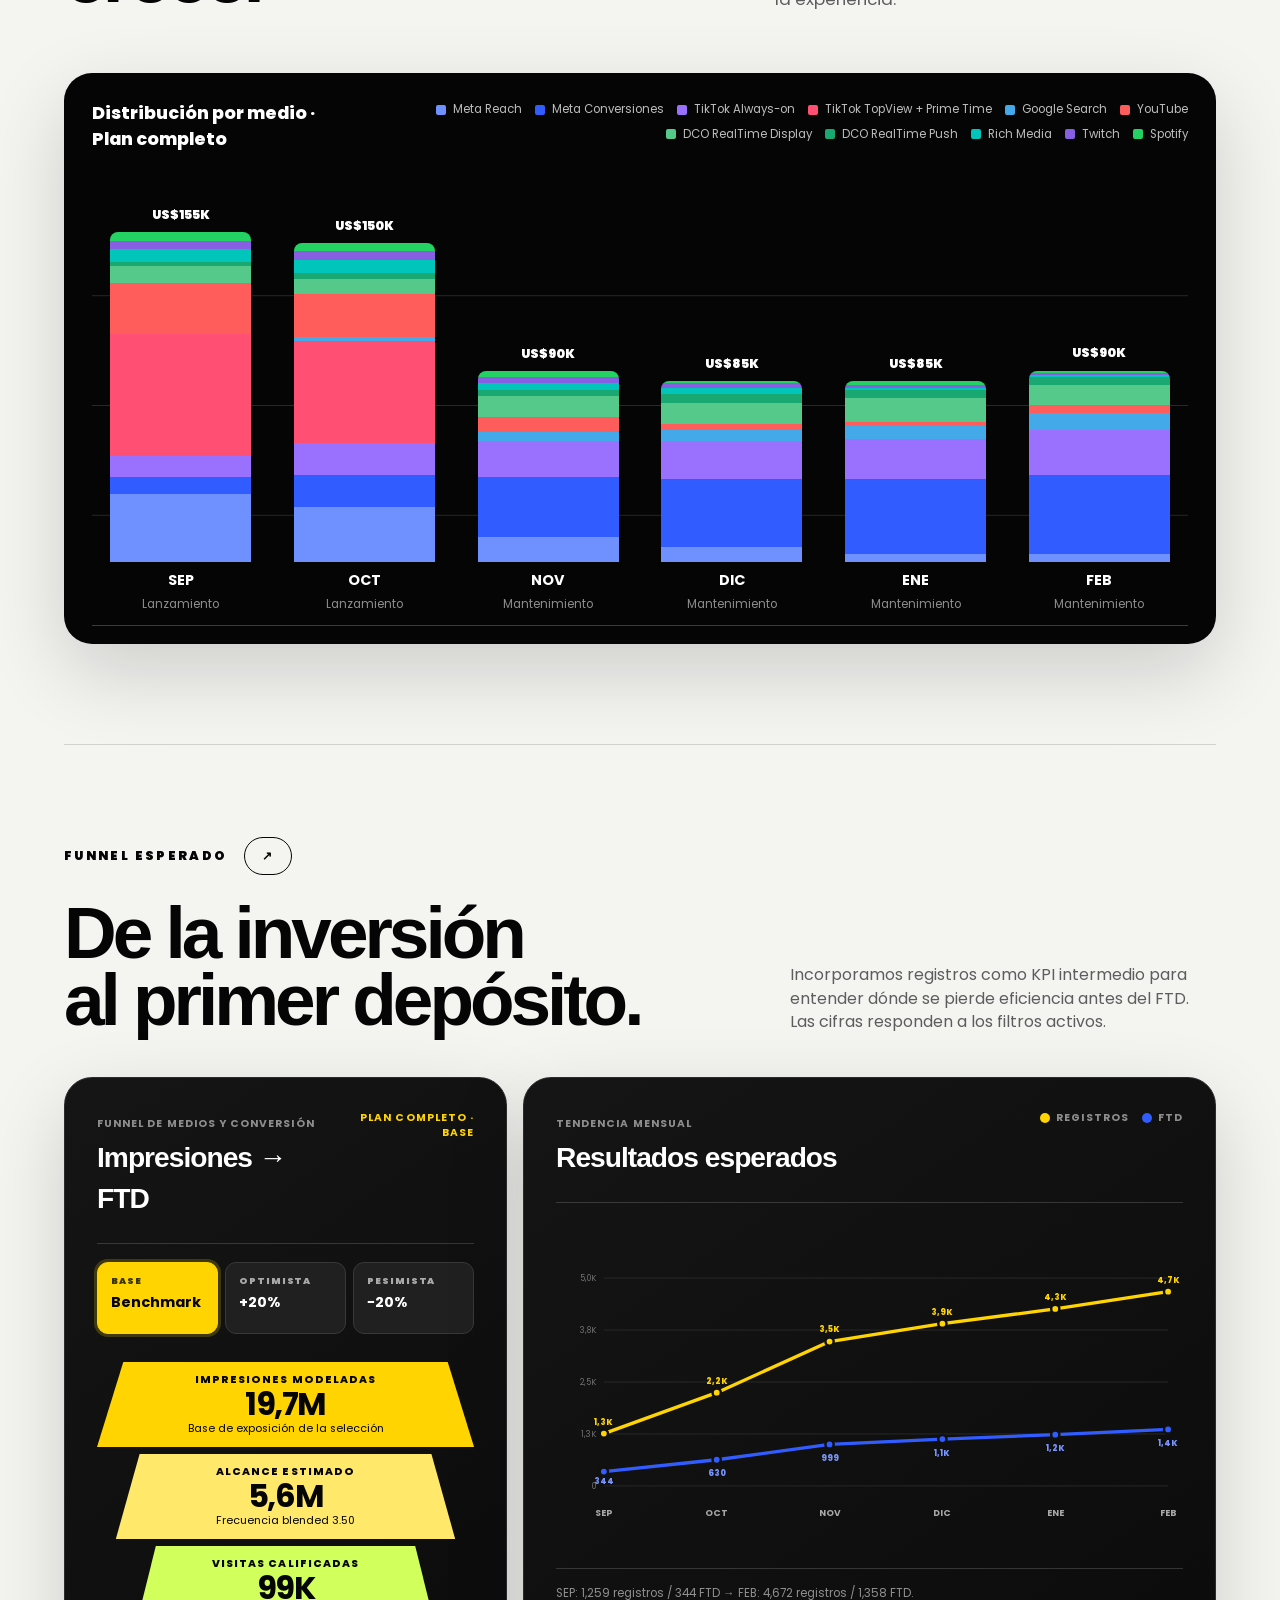
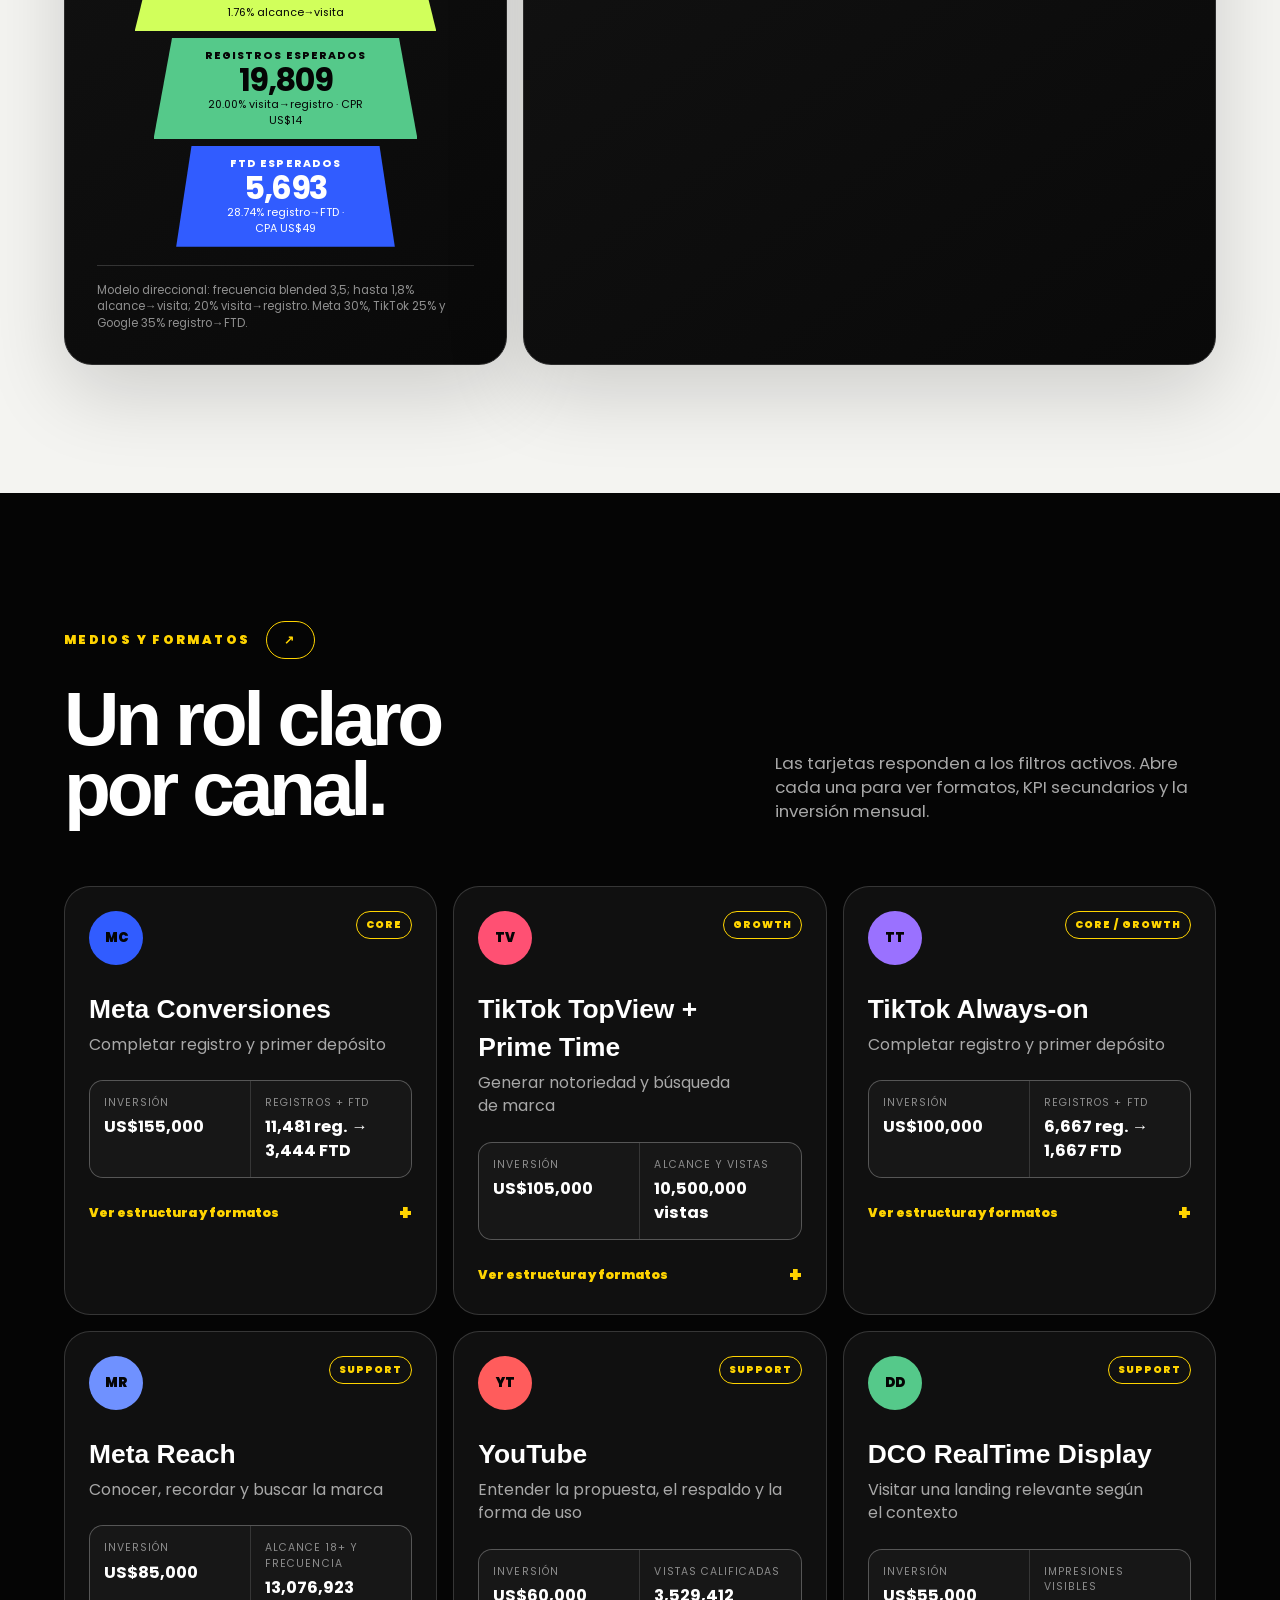
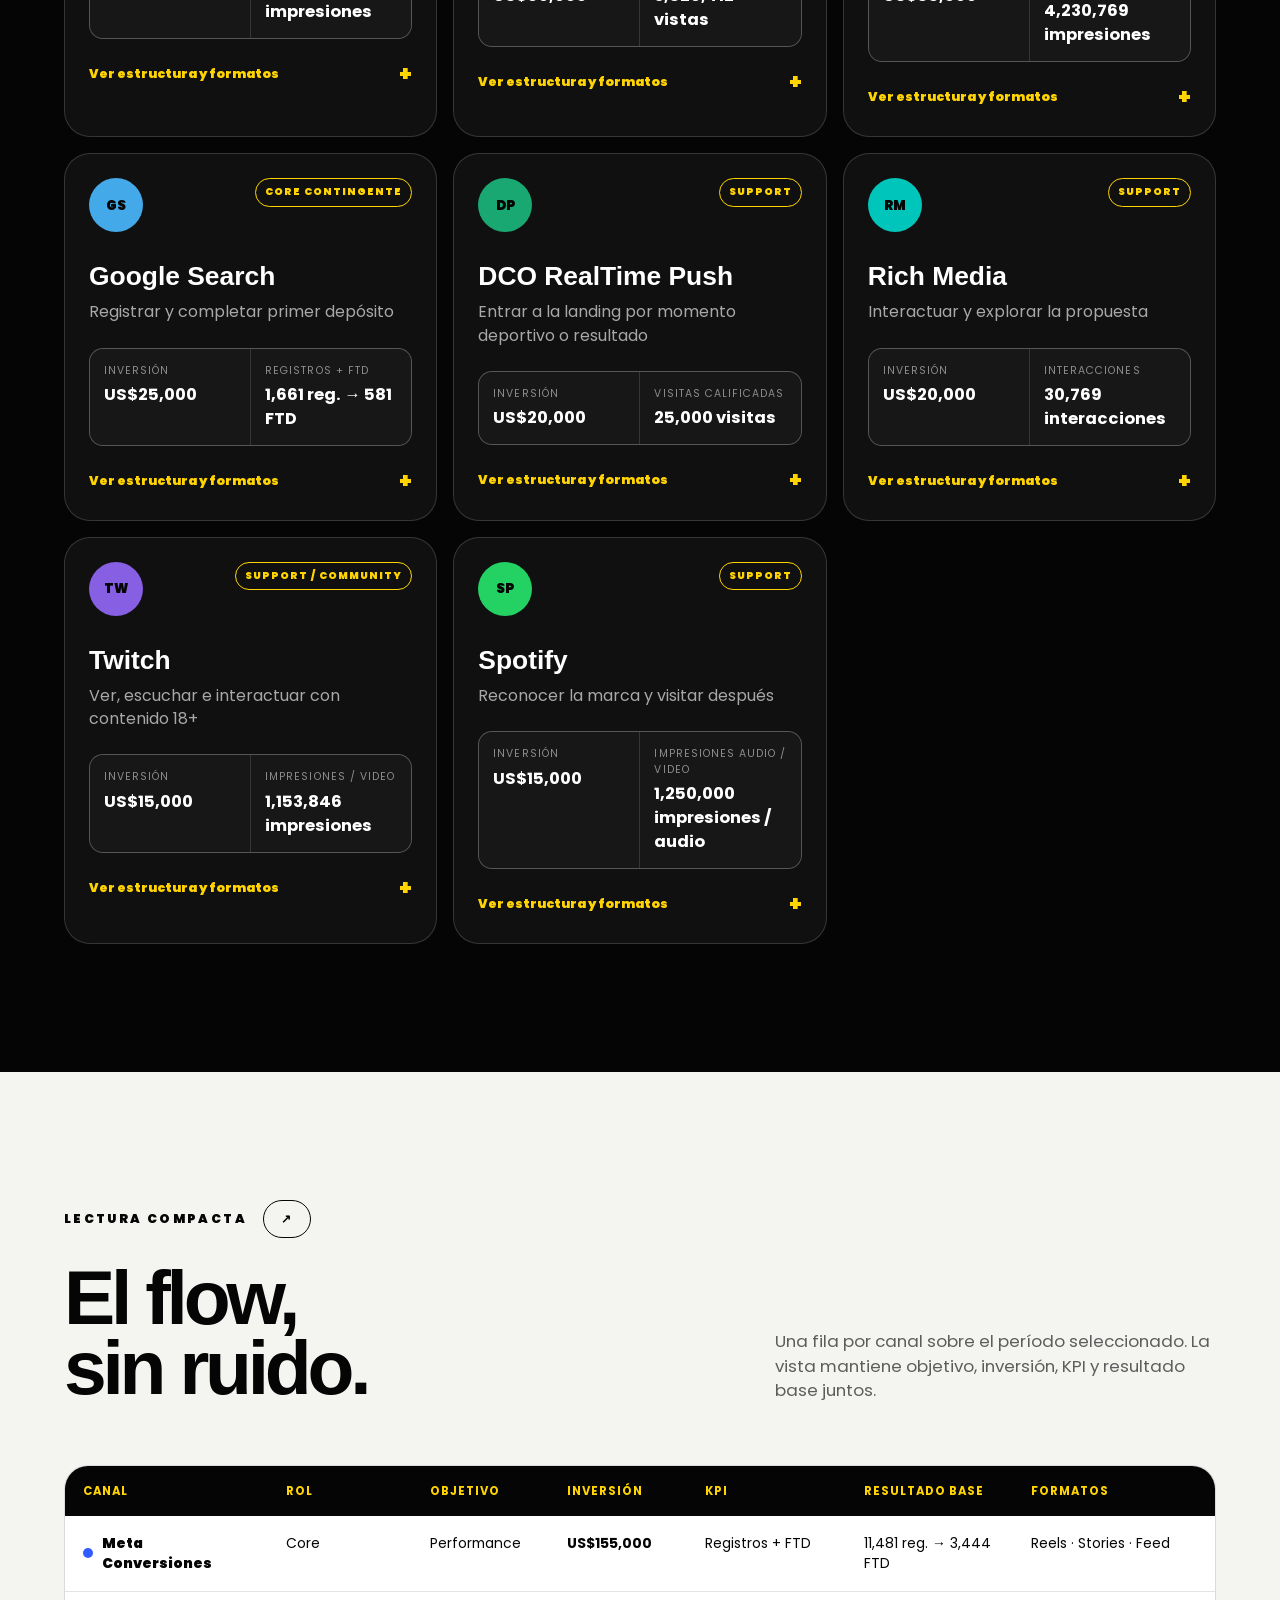
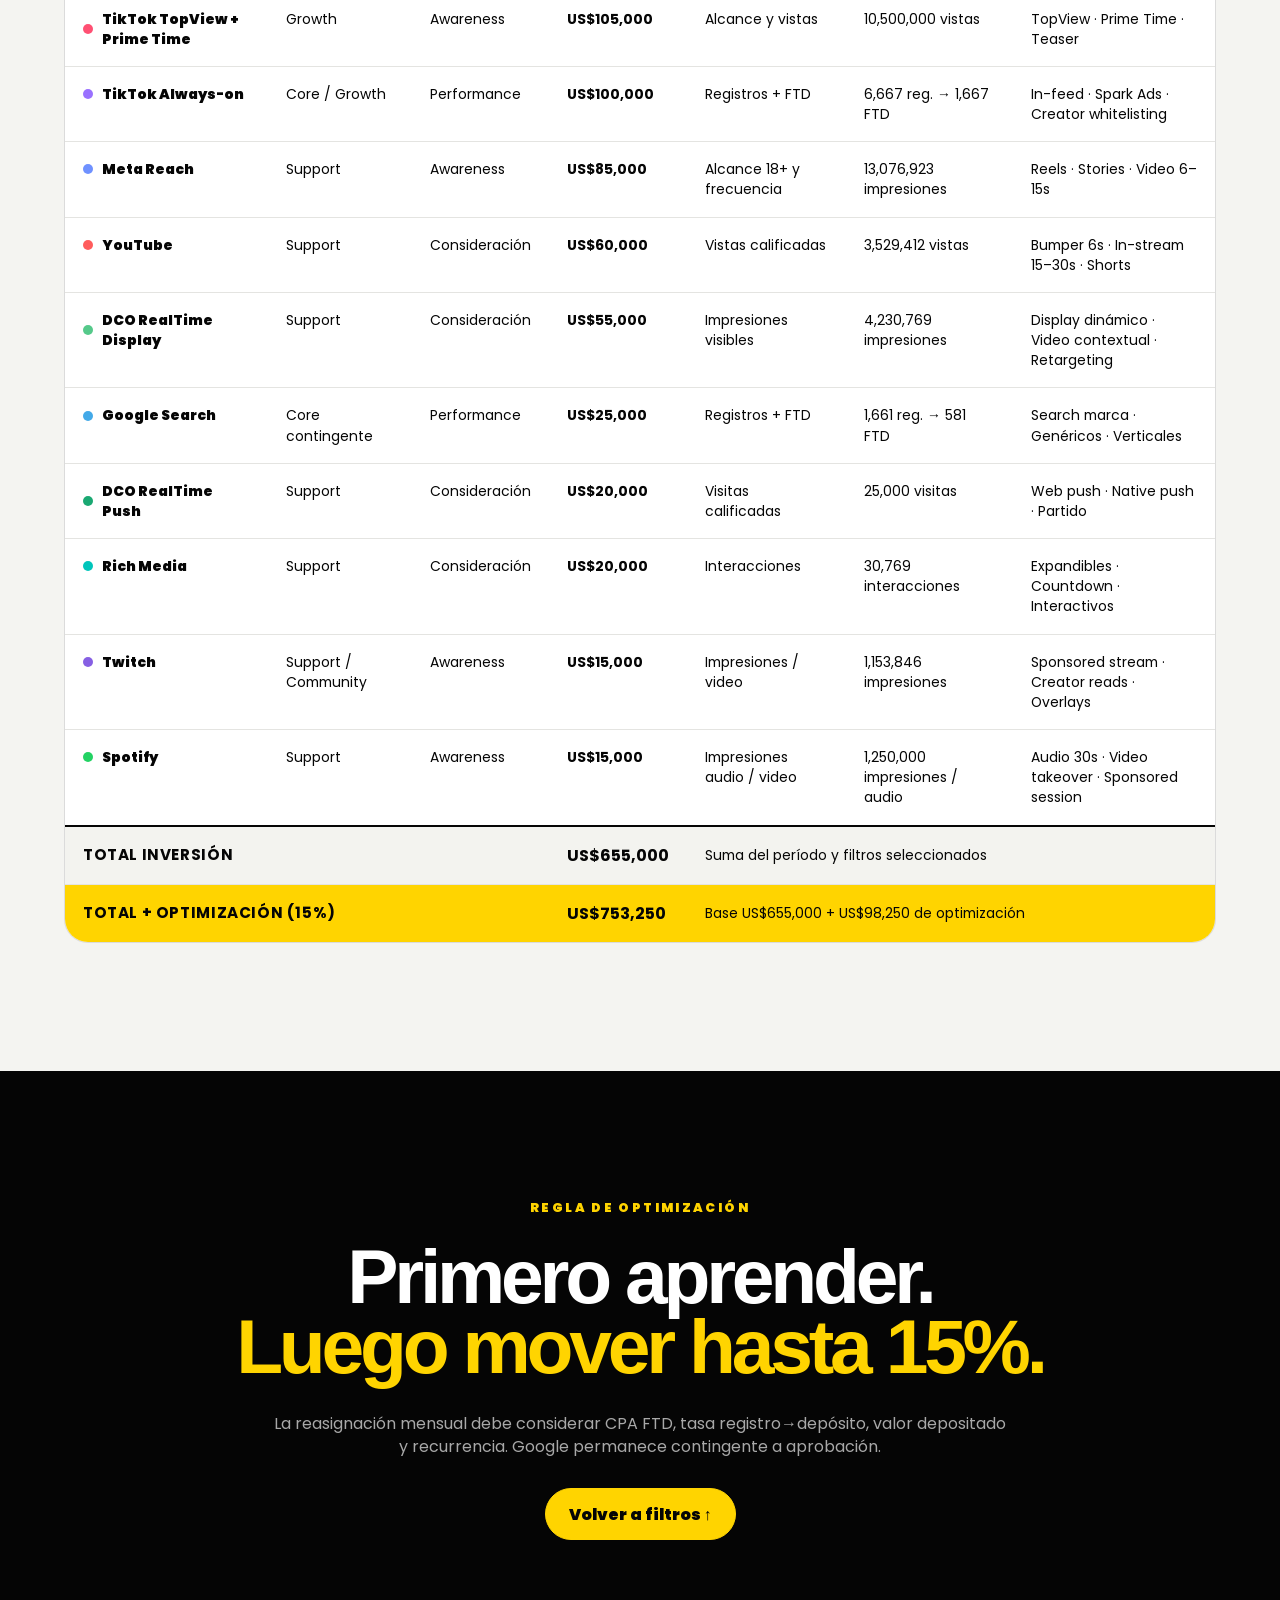
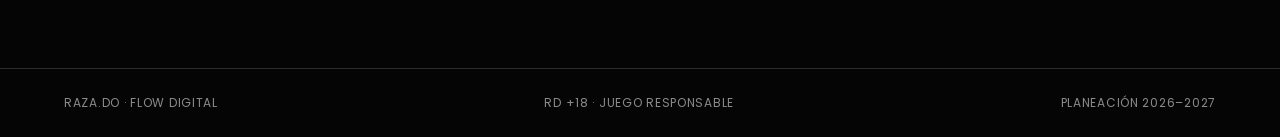
==== commit aa82998c: "escenarios" ====
--- a/flow-digital.html
+++ b/flow-digital.html
@@ -135,6 +135,13 @@
             <option value="Virtuales">Virtuales</option>
           </select>
         </label>
+        <label>Escenario de resultados
+          <select id="scenarioFilter">
+            <option value="base">Base · benchmark actual</option>
+            <option value="optimistic">Optimista · +20% resultados</option>
+            <option value="pessimistic">Pesimista · −20% resultados</option>
+          </select>
+        </label>
         <label class="search-label">Buscar canal
           <input id="searchFilter" type="search" placeholder="Meta, TikTok, Search…" autocomplete="off">
         </label>
@@ -143,8 +150,21 @@
 
       <div class="active-filter-row">
         <p id="selectionLabel" aria-live="polite">Plan completo · 6 meses · 11 canales</p>
-        <span class="live-dot">Datos recalculados</span>
-      </div>
+        <span class="live-dot" id="scenarioLabel">Escenario base · inversión sin cambios</span>
+      </div>
+
+      <section class="scenario-switcher" aria-labelledby="scenario-title">
+        <div class="scenario-switcher-copy">
+          <p class="eyebrow">ESCENARIOS DE RESULTADOS <span>↗</span></p>
+          <h2 id="scenario-title">Misma inversión.<br><em>Tres resultados posibles.</em></h2>
+          <p>Selecciona un escenario para recalcular el funnel, las tendencias y los resultados por canal. El presupuesto total permanece en US$655,000.</p>
+        </div>
+        <div class="scenario-options" role="group" aria-label="Seleccionar escenario de resultados">
+          <button class="scenario-option is-active" type="button" data-scenario="base" aria-pressed="true"><span>01 · BASE</span><strong>Benchmark actual</strong><small>Resultados proyectados sin variación</small></button>
+          <button class="scenario-option scenario-option-positive" type="button" data-scenario="optimistic" aria-pressed="false"><span>02 · OPTIMISTA</span><strong>+20% resultados</strong><small>Misma inversión · menor costo unitario</small></button>
+          <button class="scenario-option scenario-option-negative" type="button" data-scenario="pessimistic" aria-pressed="false"><span>03 · PESIMISTA</span><strong>−20% resultados</strong><small>Misma inversión · mayor costo unitario</small></button>
+        </div>
+      </section>
 
       <div class="metric-grid" id="metricGrid" aria-live="polite"></div>
 
@@ -224,6 +244,11 @@
               <div><span>Funnel de medios y conversión</span><h3>Impresiones → FTD</h3></div>
               <span id="funnelSelection">Plan completo</span>
             </div>
+            <div class="funnel-scenario-options" role="group" aria-label="Escenario aplicado al funnel">
+              <button class="scenario-option funnel-scenario-option is-active" type="button" data-scenario="base" aria-pressed="true"><span>BASE</span><strong>Benchmark</strong></button>
+              <button class="scenario-option funnel-scenario-option" type="button" data-scenario="optimistic" aria-pressed="false"><span>OPTIMISTA</span><strong>+20%</strong></button>
+              <button class="scenario-option funnel-scenario-option" type="button" data-scenario="pessimistic" aria-pressed="false"><span>PESIMISTA</span><strong>−20%</strong></button>
+            </div>
             <div class="conversion-funnel" id="conversionFunnel" role="img" aria-label="Funnel esperado de impresiones, alcance, visitas, registros y FTD"></div>
             <p class="results-assumption">Modelo direccional: frecuencia blended 3,5; hasta 1,8% alcance→visita; 20% visita→registro. Meta 30%, TikTok 25% y Google 35% registro→FTD.</p>
           </article>
--- a/styles.css
+++ b/styles.css
@@ -116,6 +116,19 @@
 .reset-button { align-self: end; height: 44px; padding: 0 16px; border: 1px solid var(--yellow); border-radius: 11px; background: transparent; color: var(--yellow); cursor: pointer; font-weight: 800; }
 .active-filter-row { max-width: var(--max); margin: 22px auto 18px; display: flex; justify-content: space-between; gap: 20px; color: #bcbcbc; }
 .active-filter-row p { margin: 0; }
+.scenario-switcher { max-width:var(--max); margin:0 auto 22px; padding:28px; display:grid; grid-template-columns:minmax(250px,.75fr) minmax(520px,1.6fr); gap:30px; align-items:center; border:2px solid var(--yellow); border-radius:22px; background:#111; box-shadow:0 18px 50px rgba(0,0,0,.22); }
+.scenario-switcher-copy .eyebrow { margin:0 0 10px; color:var(--yellow); }
+.scenario-switcher-copy h2 { margin:0; color:var(--white); font-size:clamp(1.65rem,2.5vw,2.55rem); line-height:.98; }
+.scenario-switcher-copy h2 em { color:var(--yellow); font-style:normal; }
+.scenario-switcher-copy > p:last-child { margin:16px 0 0; color:#bcbcbc; font-size:.86rem; line-height:1.55; }
+.scenario-options { display:grid; grid-template-columns:repeat(3,1fr); gap:10px; }
+.scenario-option { min-height:154px; padding:18px; display:flex; flex-direction:column; align-items:flex-start; text-align:left; border:1px solid #383838; border-radius:15px; background:#202020; color:var(--white); cursor:pointer; transition:transform .18s ease,border-color .18s ease,background .18s ease; }
+.scenario-option:hover { transform:translateY(-3px); border-color:var(--yellow); }
+.scenario-option span { color:#aaa; font-size:.67rem; font-weight:900; letter-spacing:.1em; }
+.scenario-option strong { margin:18px 0 8px; font-size:1.08rem; line-height:1.05; }
+.scenario-option small { color:#aaa; line-height:1.35; }
+.scenario-option.is-active { background:var(--yellow); border-color:var(--yellow); color:var(--ink); box-shadow:0 0 0 3px rgba(255,212,0,.2); }
+.scenario-option.is-active span,.scenario-option.is-active small { color:#3c3500; }
 .live-dot { display: inline-flex; align-items: center; gap: 8px; color: var(--yellow); font-size: .8rem; }
 .live-dot::before { content: ""; width: 7px; height: 7px; background: var(--yellow); border-radius: 50%; box-shadow: 0 0 0 5px rgba(255,212,0,.12); }
 .metric-grid { max-width: var(--max); margin: 0 auto; display: grid; grid-template-columns: repeat(5,1fr); gap: 12px; }
@@ -197,6 +210,10 @@
 .performance-panel-heading h3 { margin: 5px 0 0; font-size: clamp(1.45rem,2.2vw,2.2rem); letter-spacing: -.035em; }
 .performance-panel-heading > span { max-width: 175px; color: var(--yellow); text-align: right; }
 .conversion-funnel { min-height: 430px; display: flex; flex-direction: column; align-items: center; justify-content: center; gap: 7px; padding: 28px 0 18px; }
+.funnel-scenario-options { display:grid; grid-template-columns:repeat(3,1fr); gap:7px; margin-top:18px; }
+.funnel-scenario-option { min-height:72px; padding:11px 13px; border-radius:11px; }
+.funnel-scenario-option span { font-size:.58rem; }
+.funnel-scenario-option strong { margin:8px 0 0; font-size:.9rem; }
 .funnel-level { min-height: 76px; display: grid; place-content: center; gap: 1px; padding: 10px 40px; text-align: center; clip-path: polygon(7% 0,93% 0,100% 100%,0 100%); }
 .funnel-level span { font-size: .66rem; font-weight: 800; letter-spacing: .1em; text-transform: uppercase; }
 .funnel-level strong { font-size: clamp(1.55rem,2.5vw,2.3rem); line-height: 1; letter-spacing: -.045em; }
@@ -315,6 +332,7 @@
 
 @media (max-width: 1180px) {
   .filters { grid-template-columns: repeat(3,1fr); position: static; }
+  .scenario-switcher { grid-template-columns:1fr; }
   .metric-grid { grid-template-columns: repeat(2,1fr); }
   .channel-grid { grid-template-columns: repeat(2,1fr); }
   .hero { grid-template-columns: 1fr .65fr; }
@@ -339,6 +357,8 @@
   .section-heading, .section-heading-wide, .section-heading-inline { grid-template-columns: 1fr; gap: 28px; }
   .journey { grid-template-columns: 1fr 1fr; }
   .filters { grid-template-columns: 1fr 1fr; }
+  .scenario-options { grid-template-columns:1fr; }
+  .scenario-option { min-height:118px; }
   .channel-grid { grid-template-columns: 1fr; }
   .chart-toolbar { display: grid; }
   .legend { justify-content: flex-start; }
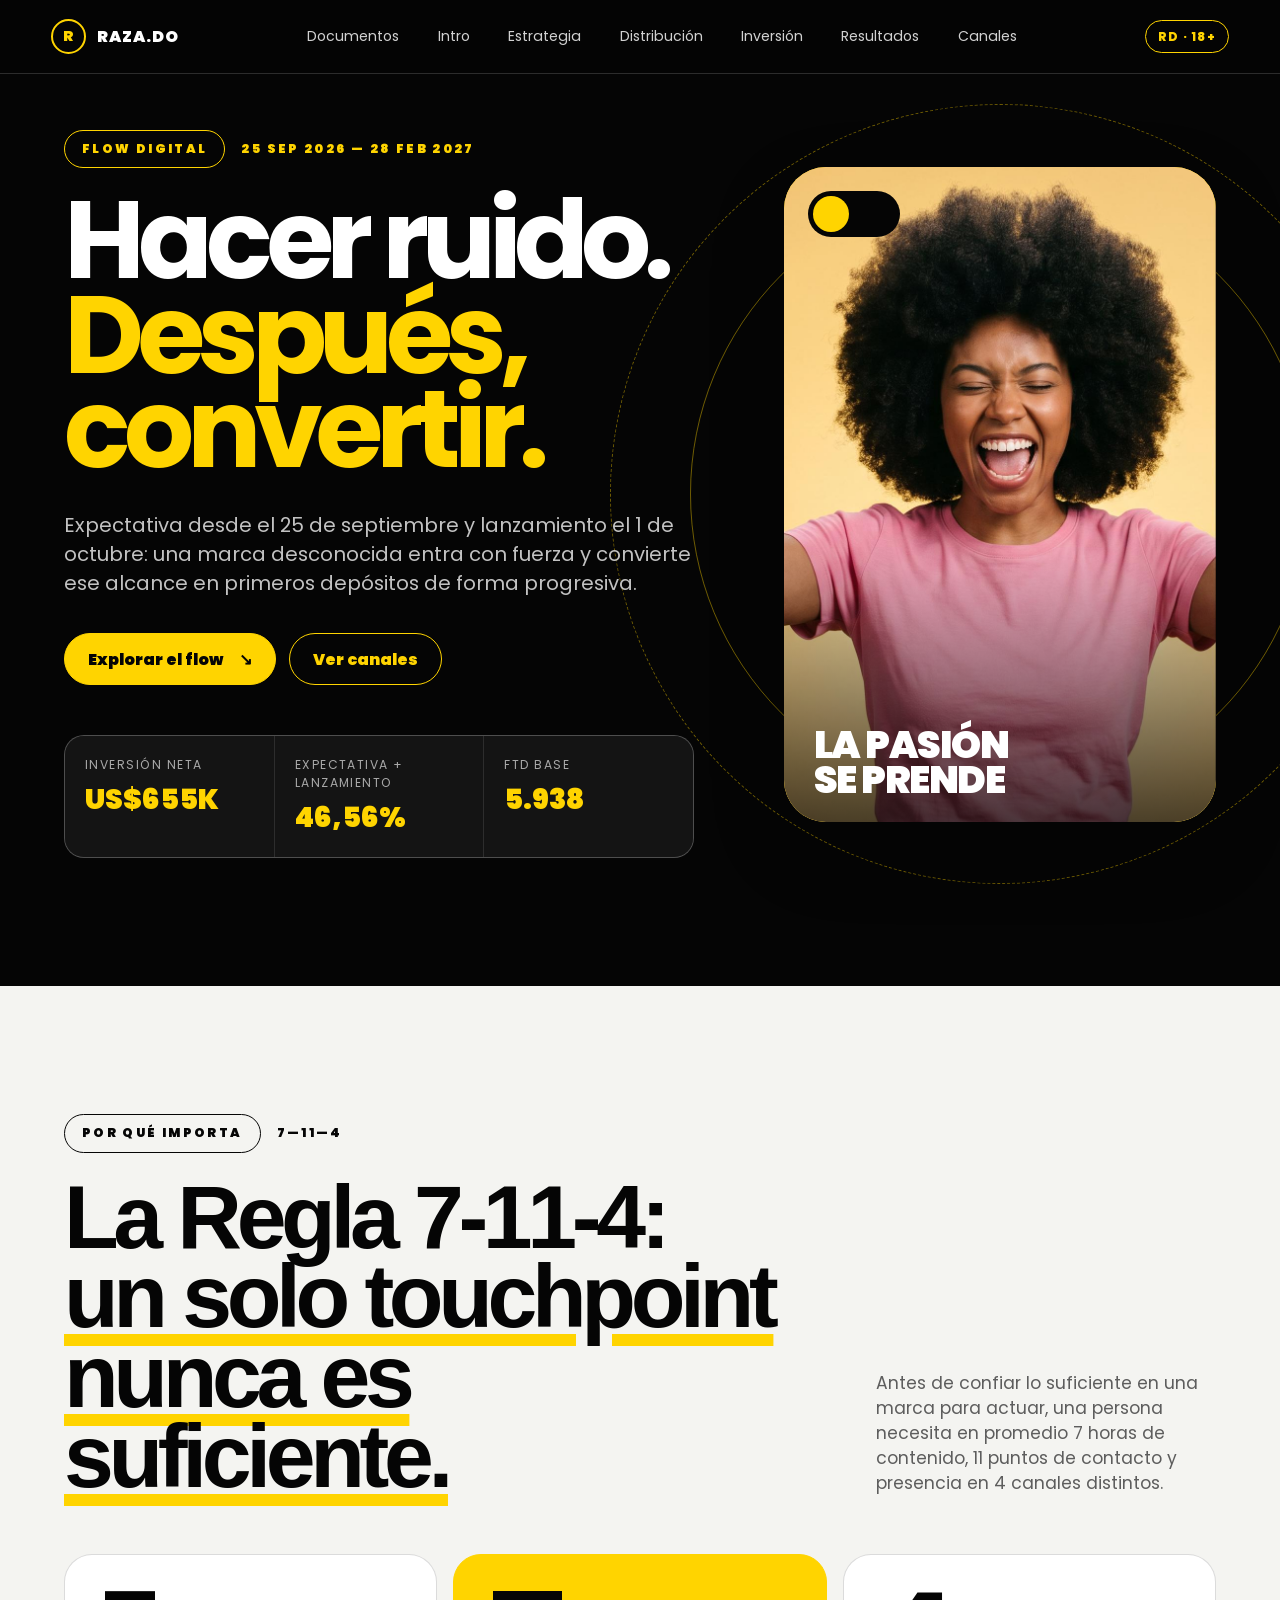
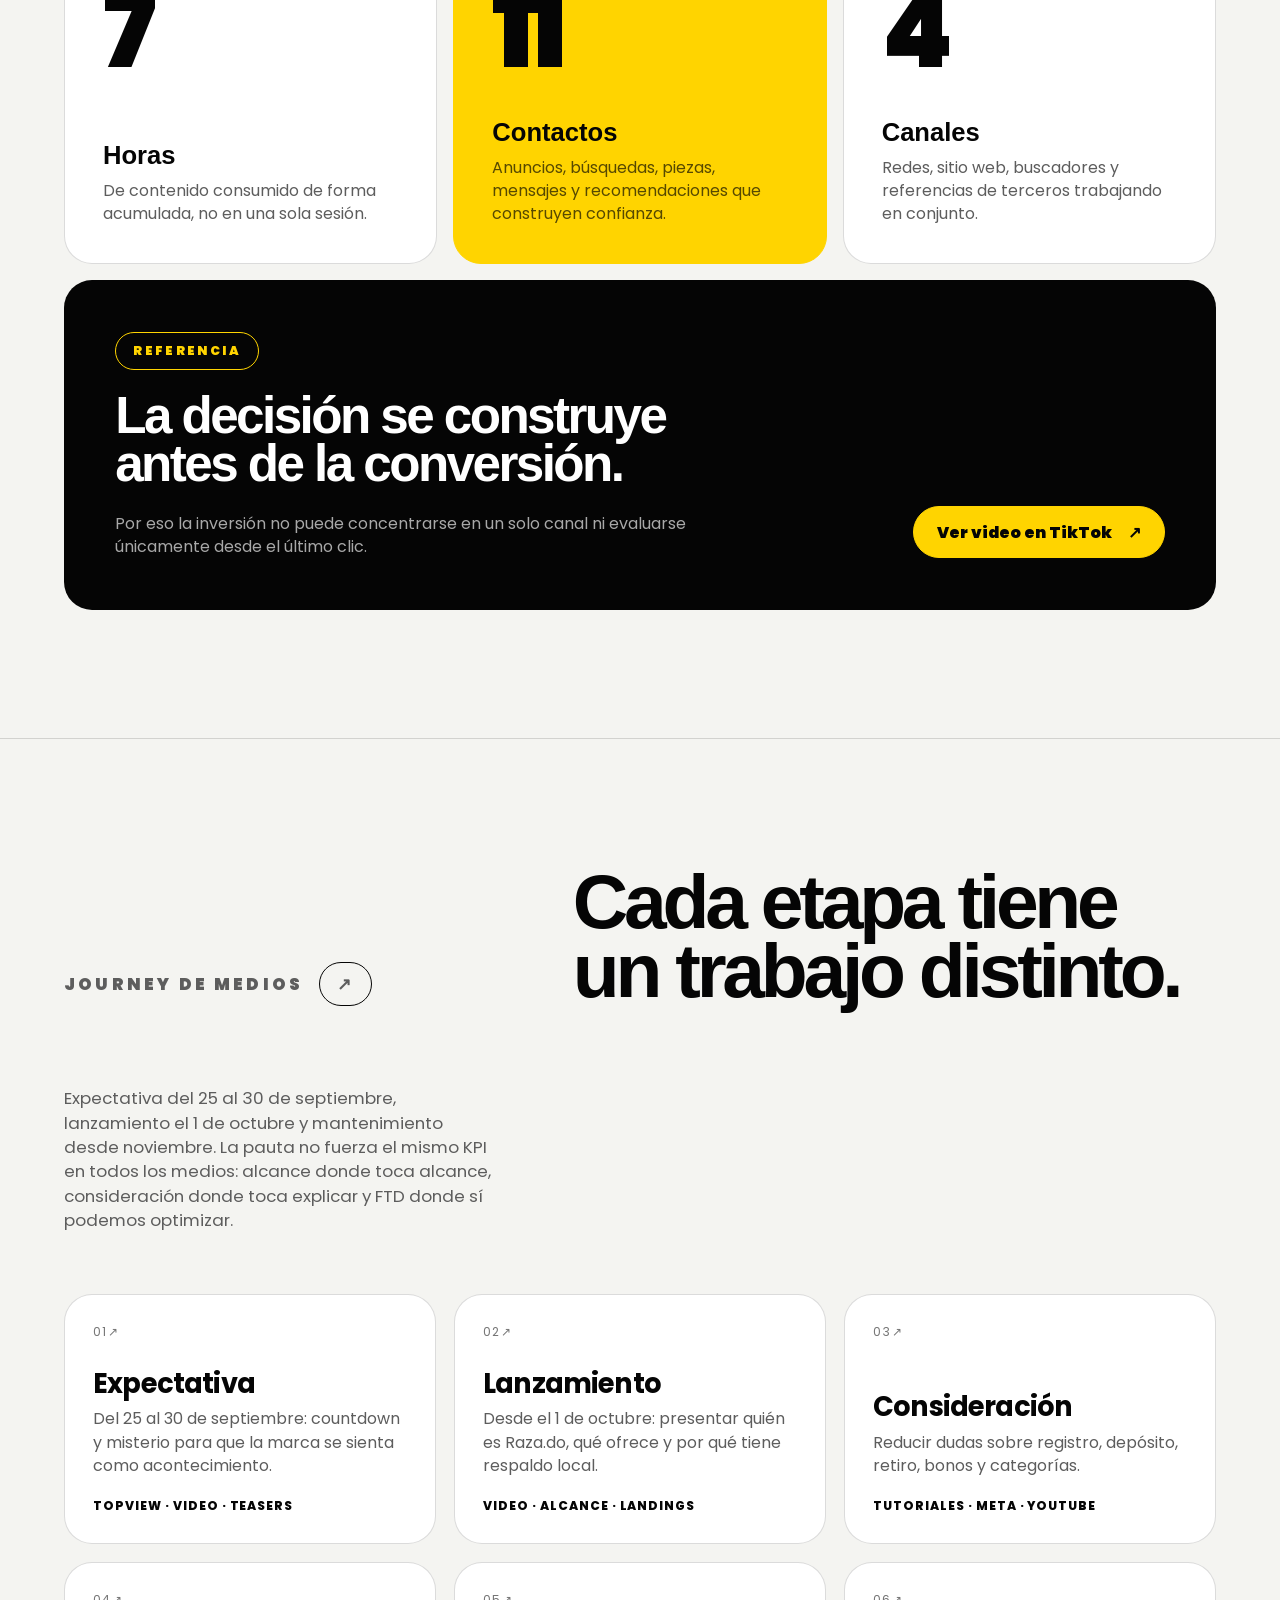
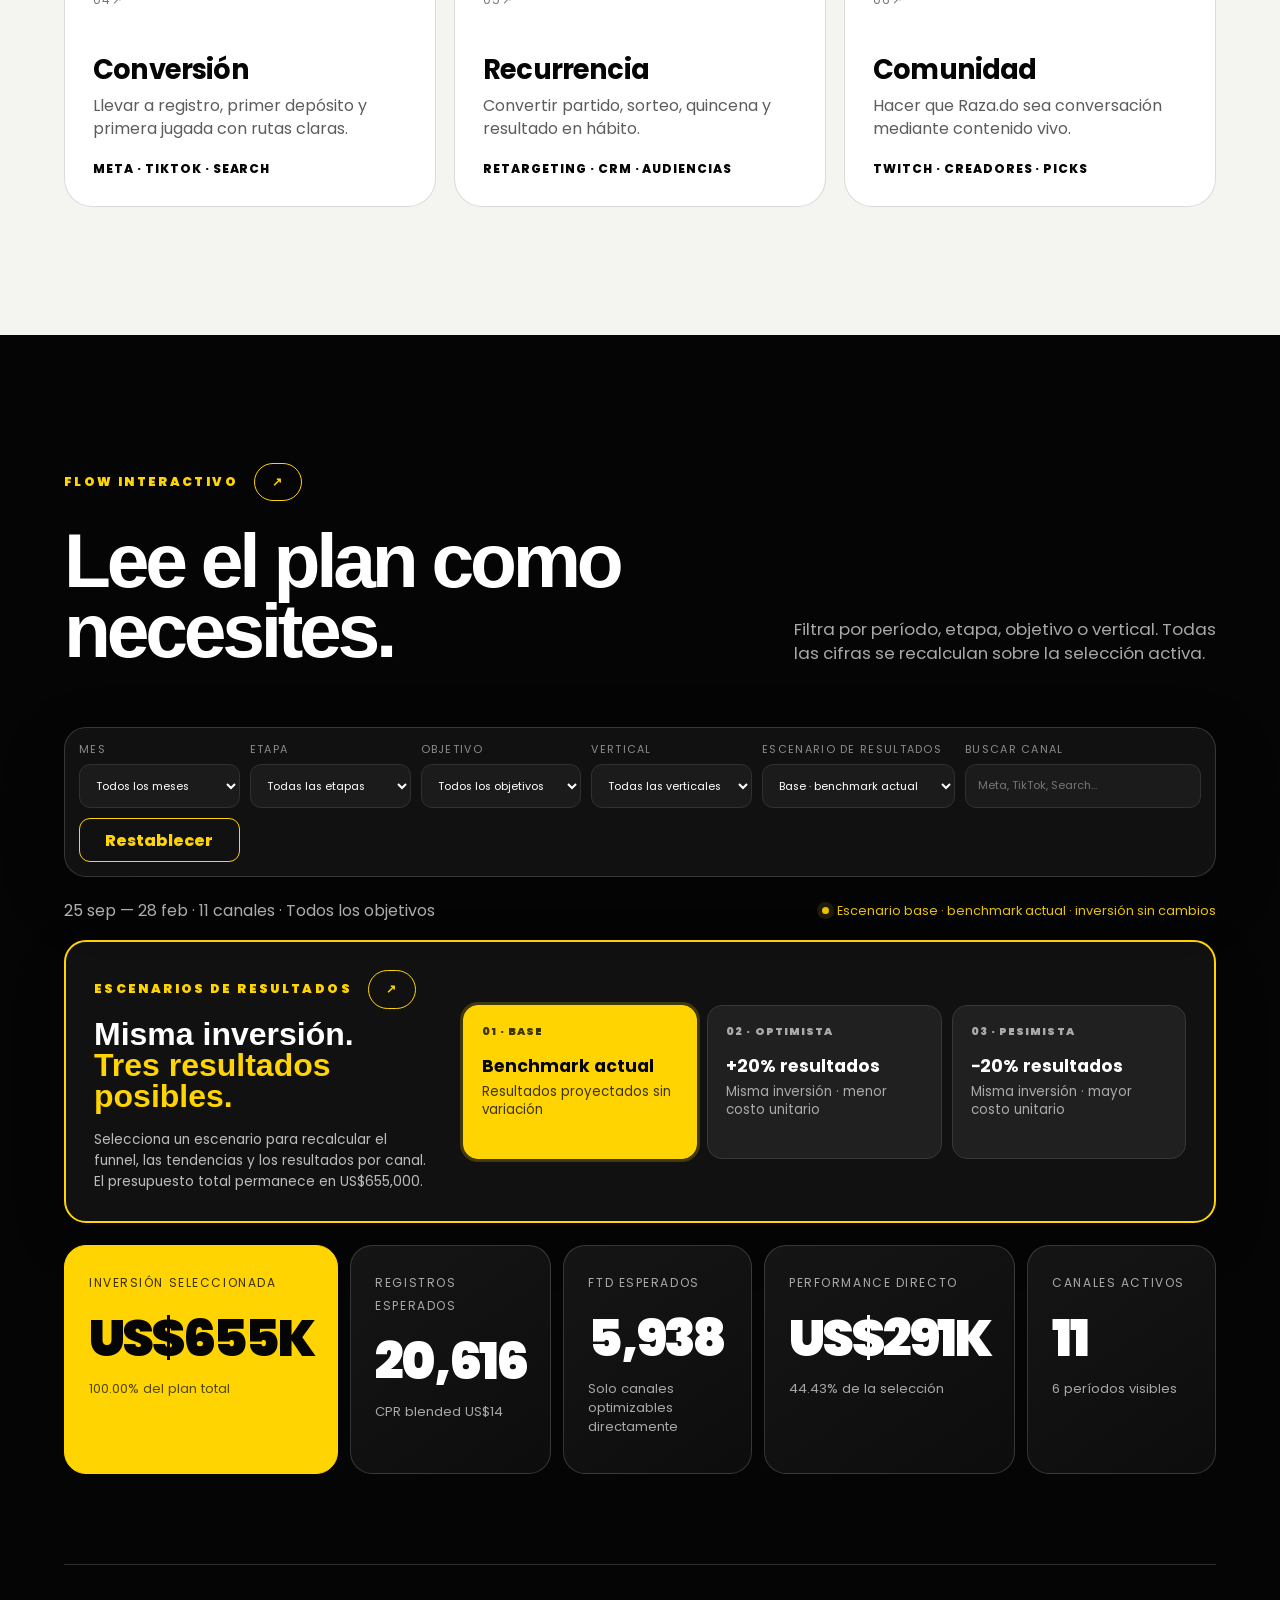
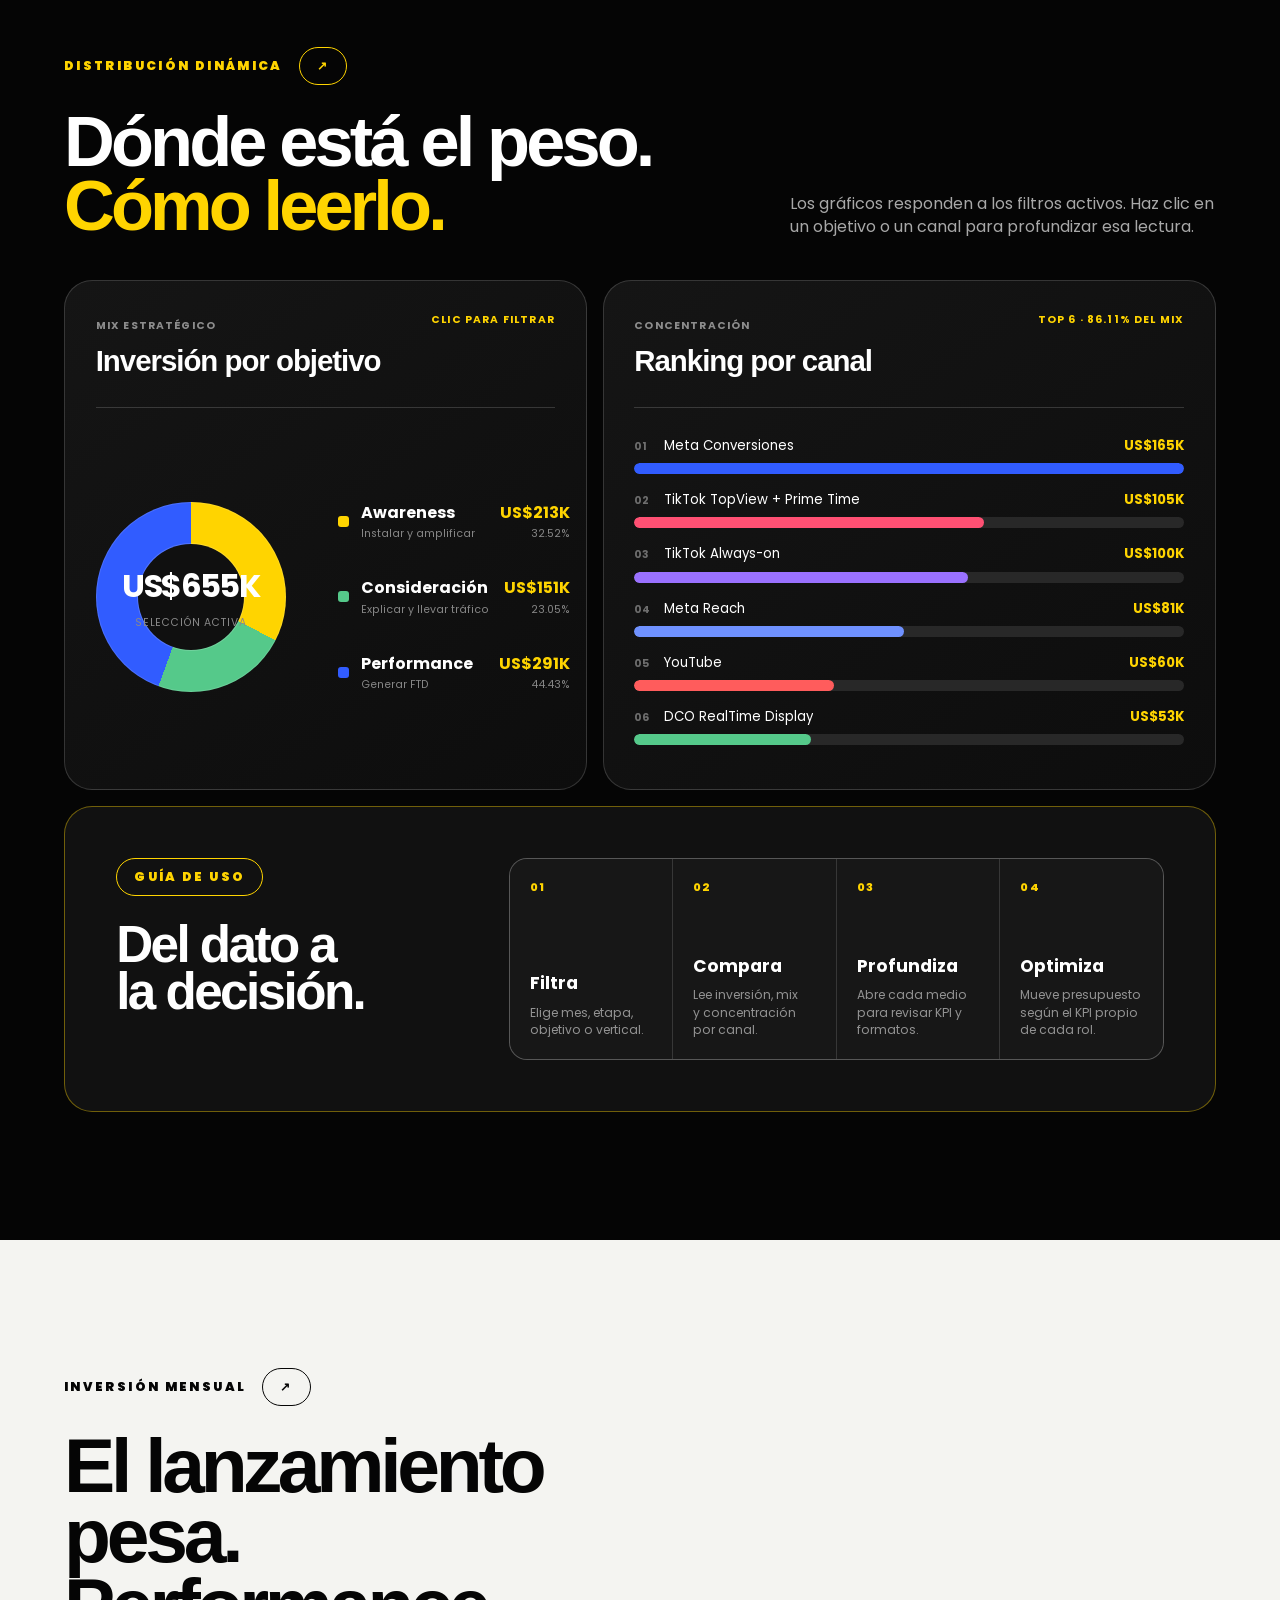
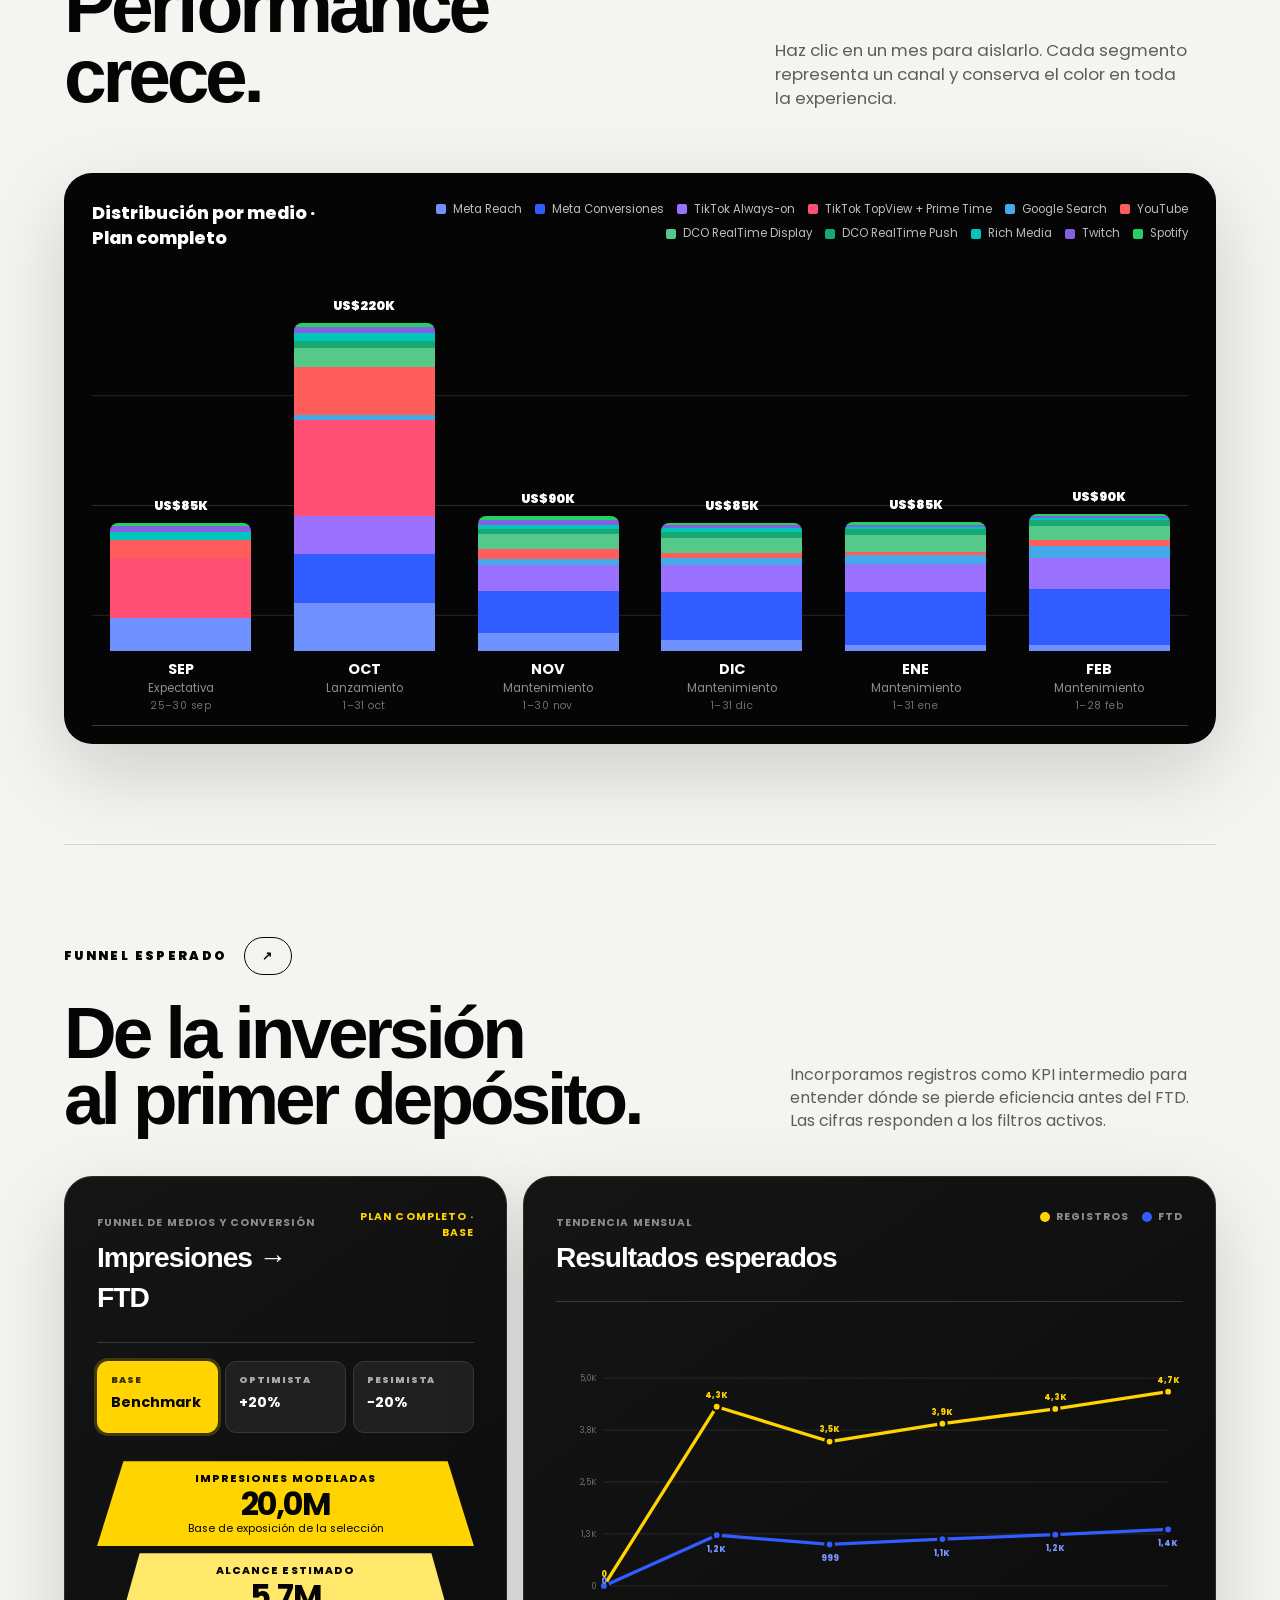
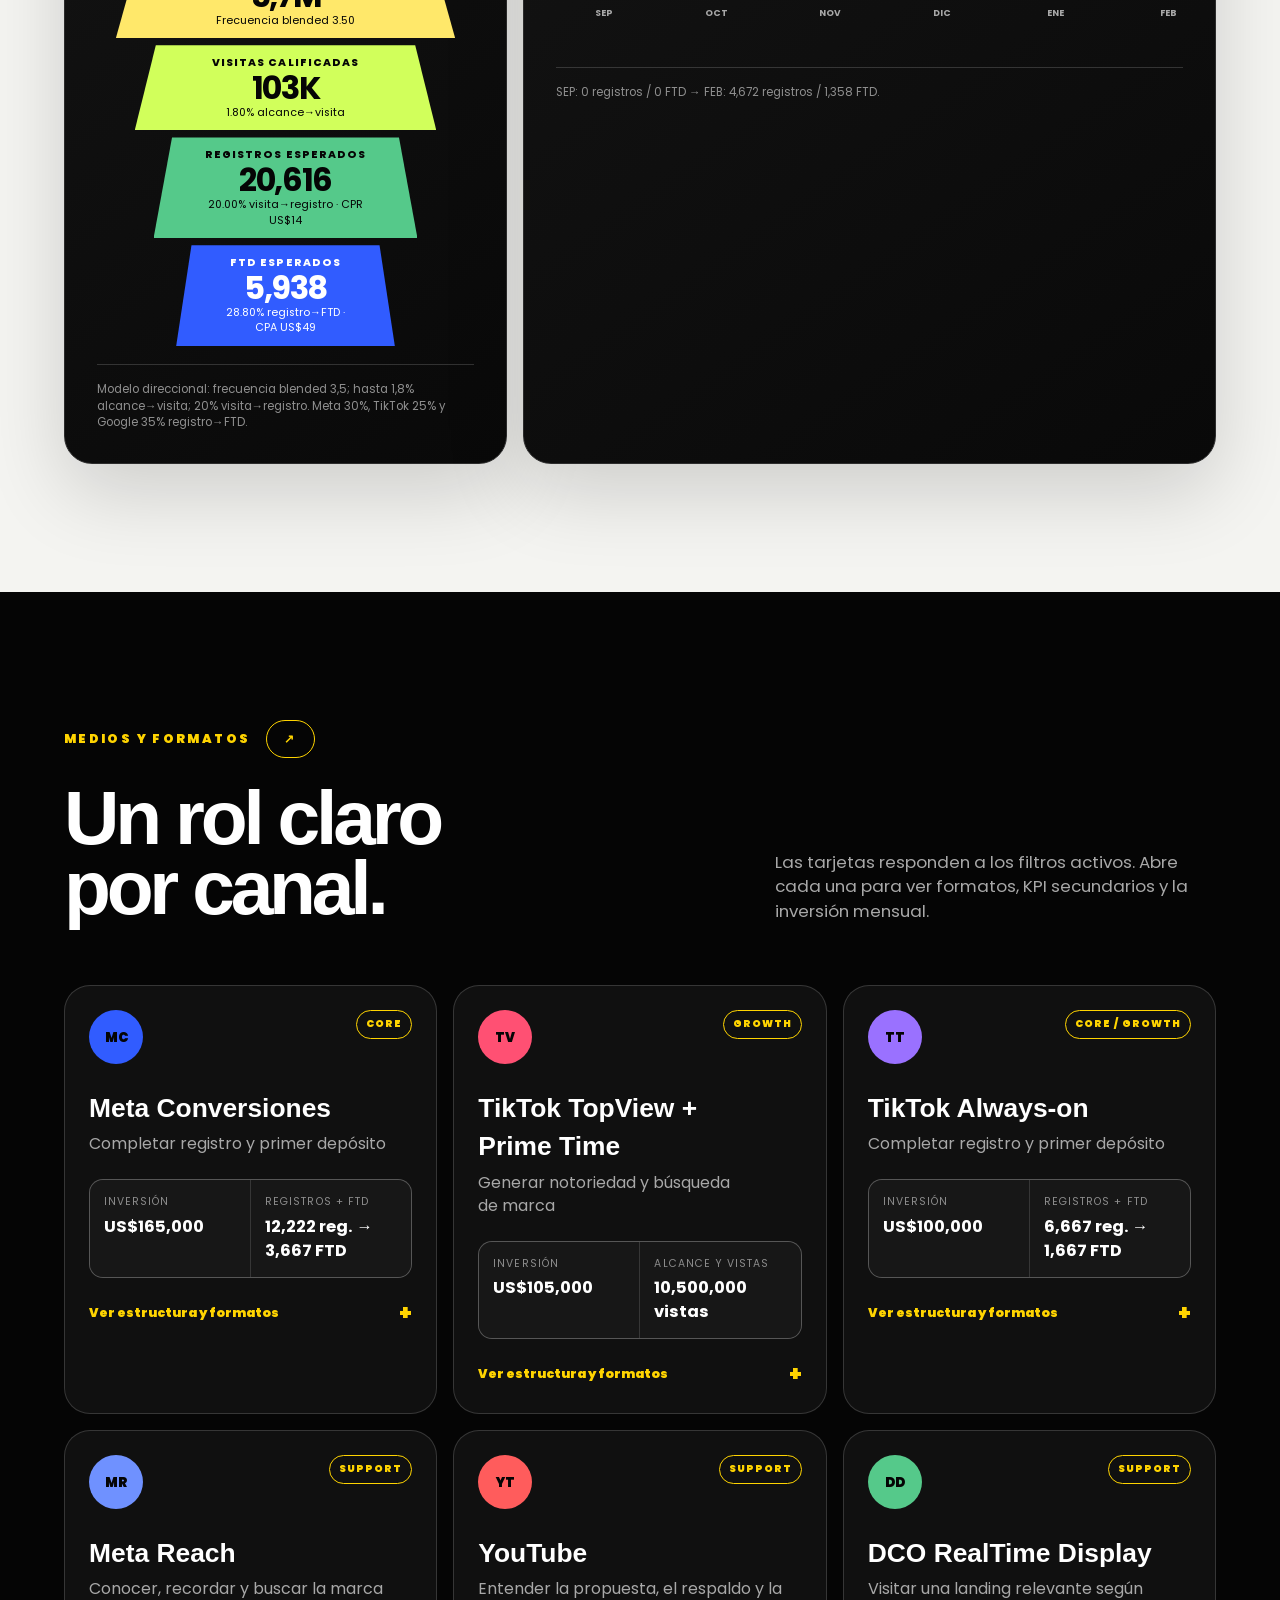
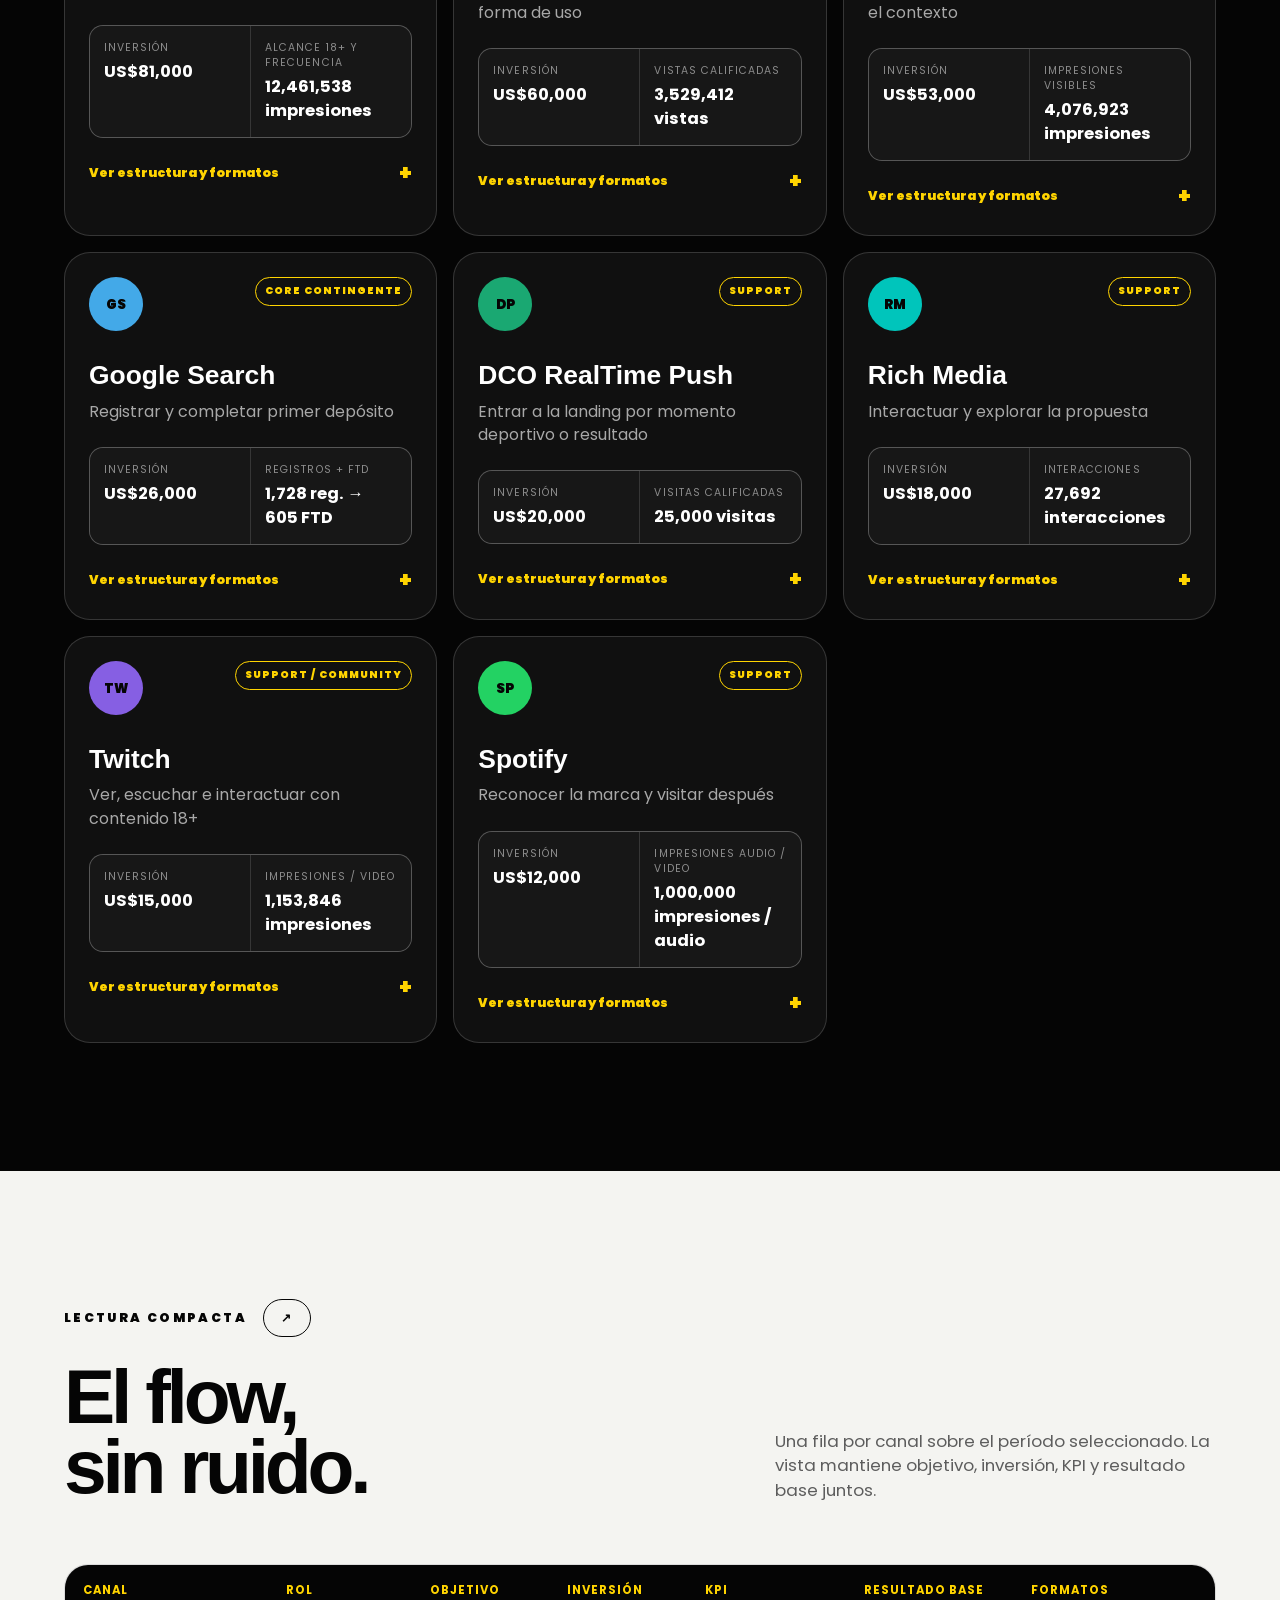
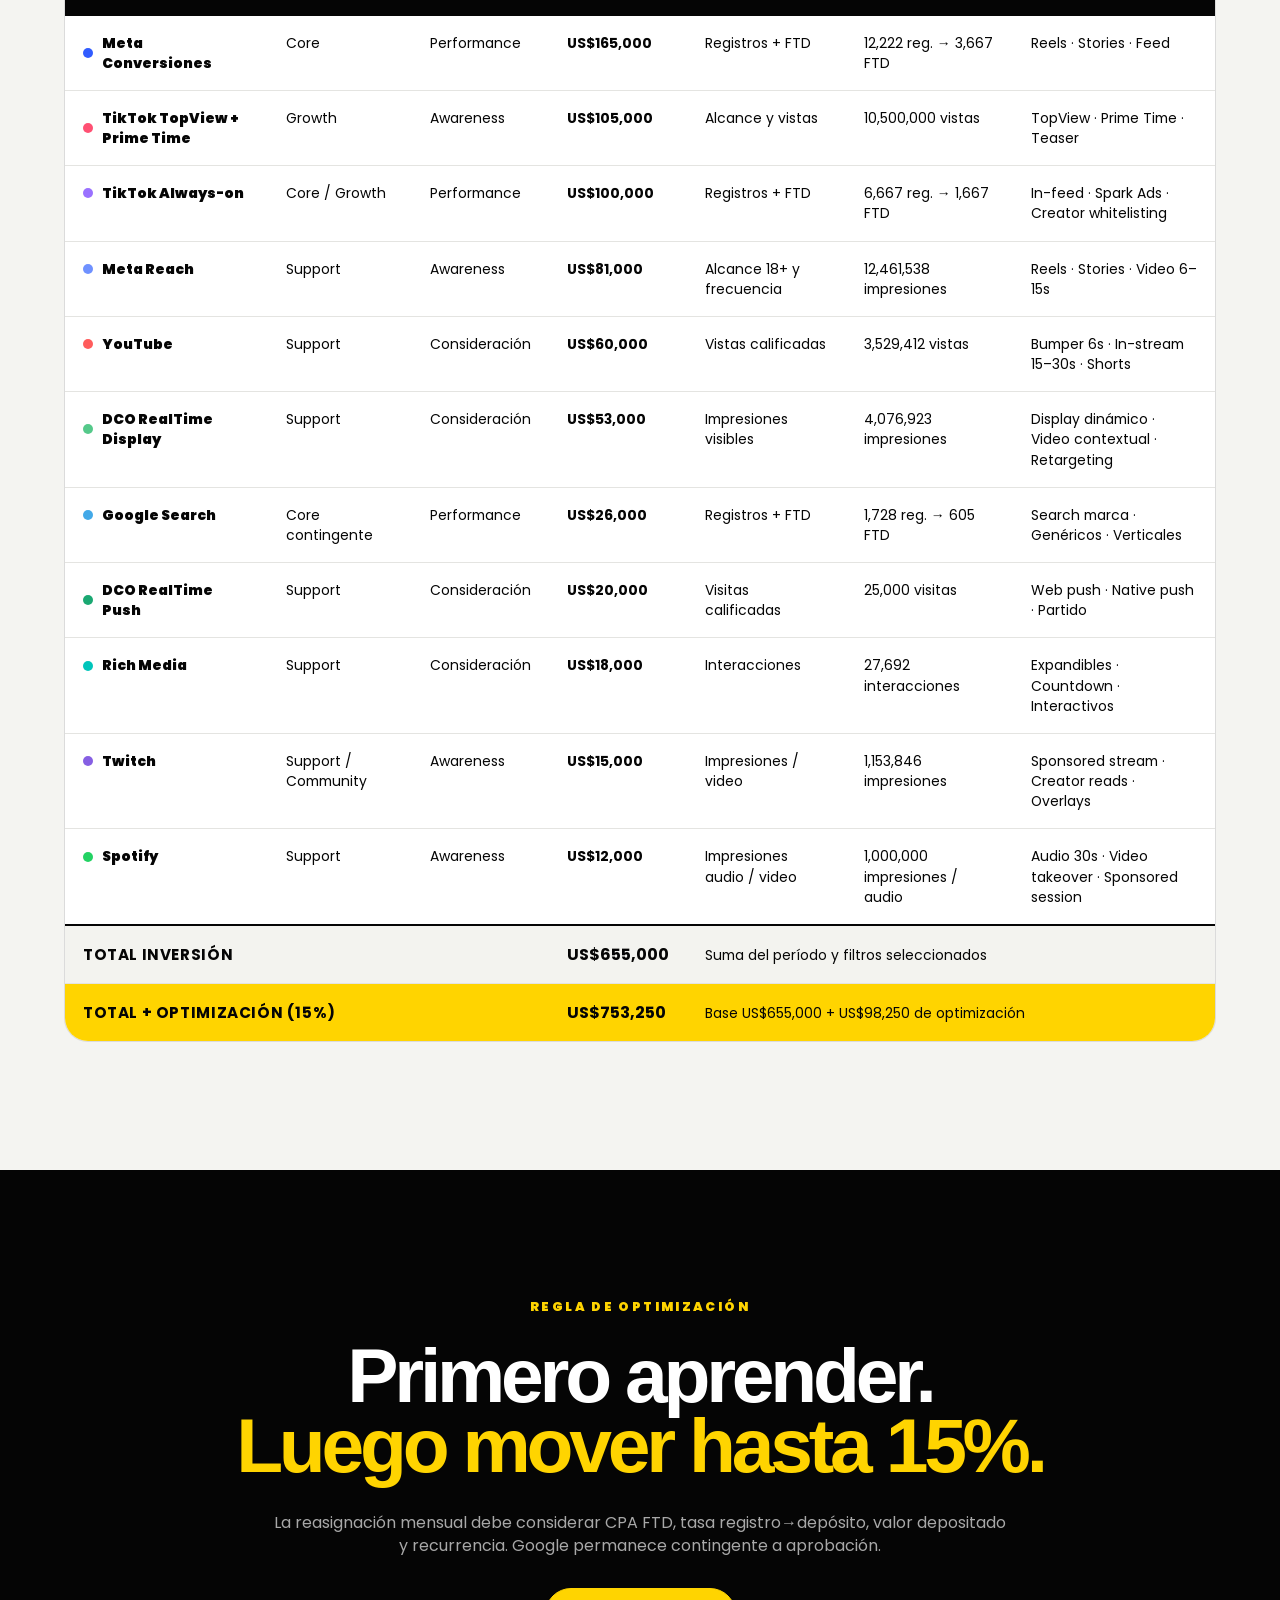
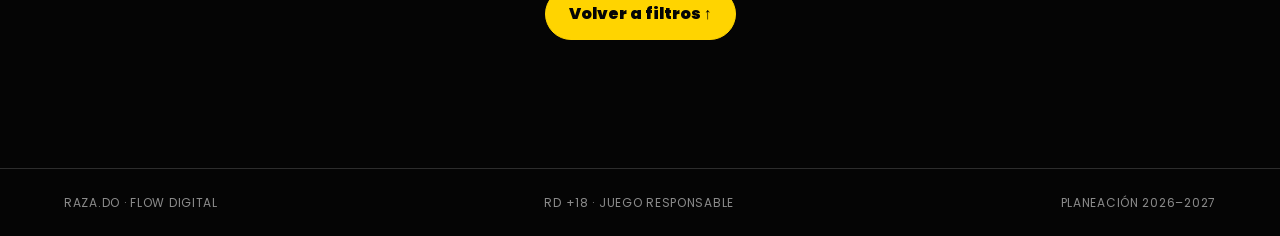
==== commit f78a3356: "aj expectativa" ====
--- a/flow-digital.html
+++ b/flow-digital.html
@@ -30,17 +30,17 @@
   <main id="top">
     <section class="hero section-dark" aria-labelledby="hero-title">
       <div class="hero-copy">
-        <p class="eyebrow"><span>FLOW DIGITAL</span><span>2026—2027</span></p>
+        <p class="eyebrow"><span>FLOW DIGITAL</span><span>25 SEP 2026 — 28 FEB 2027</span></p>
         <h1 id="hero-title">Hacer ruido.<br><em>Después, convertir.</em></h1>
-        <p class="hero-lead">Una marca desconocida entra con fuerza y convierte ese alcance en primeros depósitos de forma progresiva.</p>
+        <p class="hero-lead">Expectativa desde el 25 de septiembre y lanzamiento el 1 de octubre: una marca desconocida entra con fuerza y convierte ese alcance en primeros depósitos de forma progresiva.</p>
         <div class="hero-actions">
           <a class="button button-primary" href="#flow">Explorar el flow <span aria-hidden="true">↘</span></a>
           <a class="button button-ghost" href="#canales">Ver canales</a>
         </div>
         <dl class="hero-stats" aria-label="Resumen de inversión">
           <div><dt>Inversión neta</dt><dd>US$655K</dd></div>
-          <div><dt>Lanzamiento</dt><dd>46,56%</dd></div>
-          <div><dt>FTD base</dt><dd>5.693</dd></div>
+          <div><dt>Expectativa + lanzamiento</dt><dd>46,56%</dd></div>
+          <div><dt>FTD base</dt><dd>5.938</dd></div>
         </dl>
       </div>
       <div class="hero-visual" aria-hidden="true">
@@ -90,7 +90,7 @@
       <div class="section-heading">
         <p class="eyebrow eyebrow-dark">JOURNEY DE MEDIOS <span>↗</span></p>
         <h2 id="strategy-title">Cada etapa tiene<br>un trabajo distinto.</h2>
-        <p>La pauta no fuerza el mismo KPI en todos los medios: alcance donde toca alcance, consideración donde toca explicar y FTD donde sí podemos optimizar.</p>
+        <p>Expectativa del 25 al 30 de septiembre, lanzamiento el 1 de octubre y mantenimiento desde noviembre. La pauta no fuerza el mismo KPI en todos los medios: alcance donde toca alcance, consideración donde toca explicar y FTD donde sí podemos optimizar.</p>
       </div>
       <div class="journey" id="journey" aria-label="Etapas estratégicas"></div>
     </section>
@@ -113,8 +113,9 @@
         <label>Etapa
           <select id="stageFilter">
             <option value="all">Todas las etapas</option>
-            <option value="Lanzamiento">Lanzamiento</option>
-            <option value="Mantenimiento">Mantenimiento</option>
+            <option value="Expectativa">Expectativa (25–30 sep)</option>
+            <option value="Lanzamiento">Lanzamiento (1–31 oct)</option>
+            <option value="Mantenimiento">Mantenimiento (nov–feb)</option>
           </select>
         </label>
         <label>Objetivo
@@ -149,7 +150,7 @@
       </form>
 
       <div class="active-filter-row">
-        <p id="selectionLabel" aria-live="polite">Plan completo · 6 meses · 11 canales</p>
+        <p id="selectionLabel" aria-live="polite">Plan completo · 25 sep — 28 feb · 11 canales</p>
         <span class="live-dot" id="scenarioLabel">Escenario base · inversión sin cambios</span>
       </div>
 
--- a/styles.css
+++ b/styles.css
@@ -197,7 +197,8 @@
 .bar-segment { width: 100%; min-height: 1px; }
 .bar-label { padding-bottom: 10px; text-align: center; }
 .bar-label strong { display: block; font-size: .9rem; }
-.bar-label span { color: #8e8e8e; font-size: .72rem; }
+.bar-label span { display: block; color: #8e8e8e; font-size: .72rem; }
+.bar-label .bar-range { margin-top: 2px; color: #6d6d6d; font-size: .66rem; letter-spacing: .04em; }
 
 .performance-results { max-width: var(--max); margin: 100px auto 0; padding-top: 92px; border-top: 1px solid var(--line-light); scroll-margin-top: 92px; }
 .results-heading { display: grid; grid-template-columns: 1fr .65fr; gap: 70px; align-items: end; margin-bottom: 44px; }
